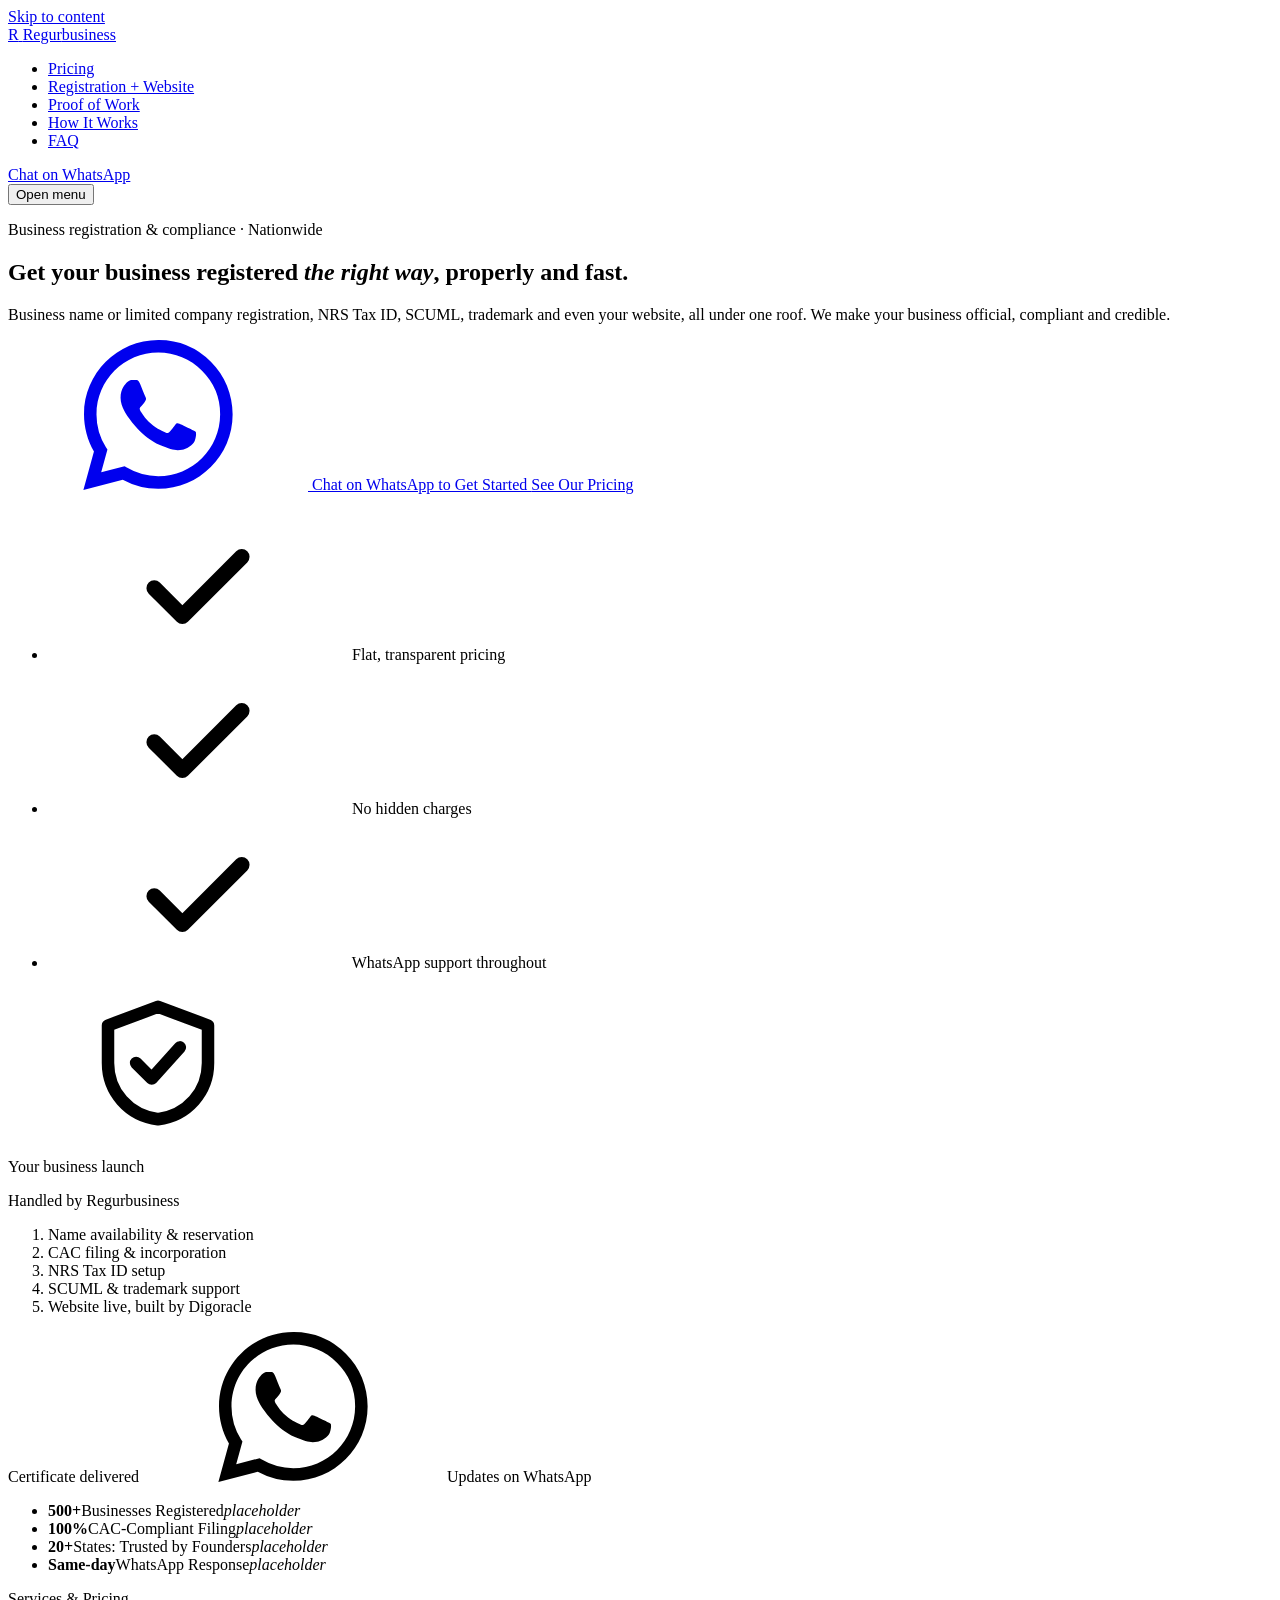
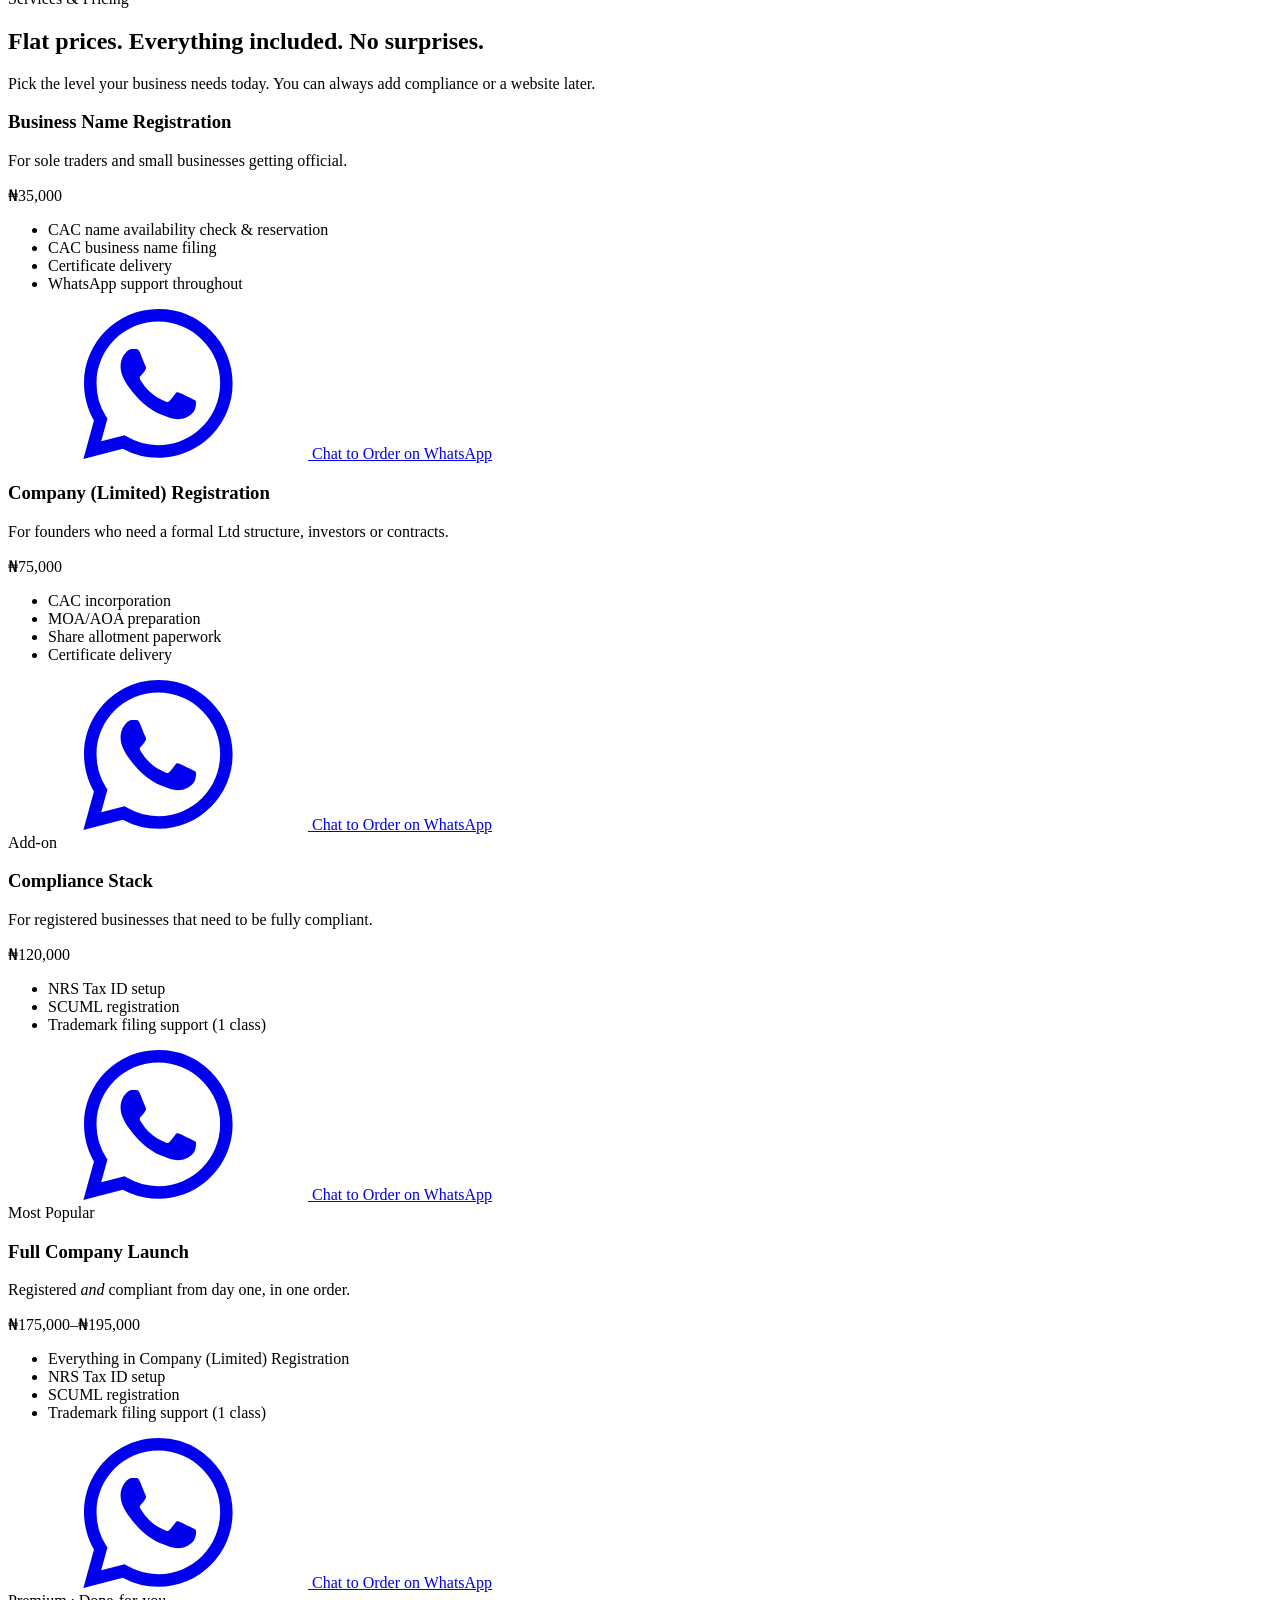
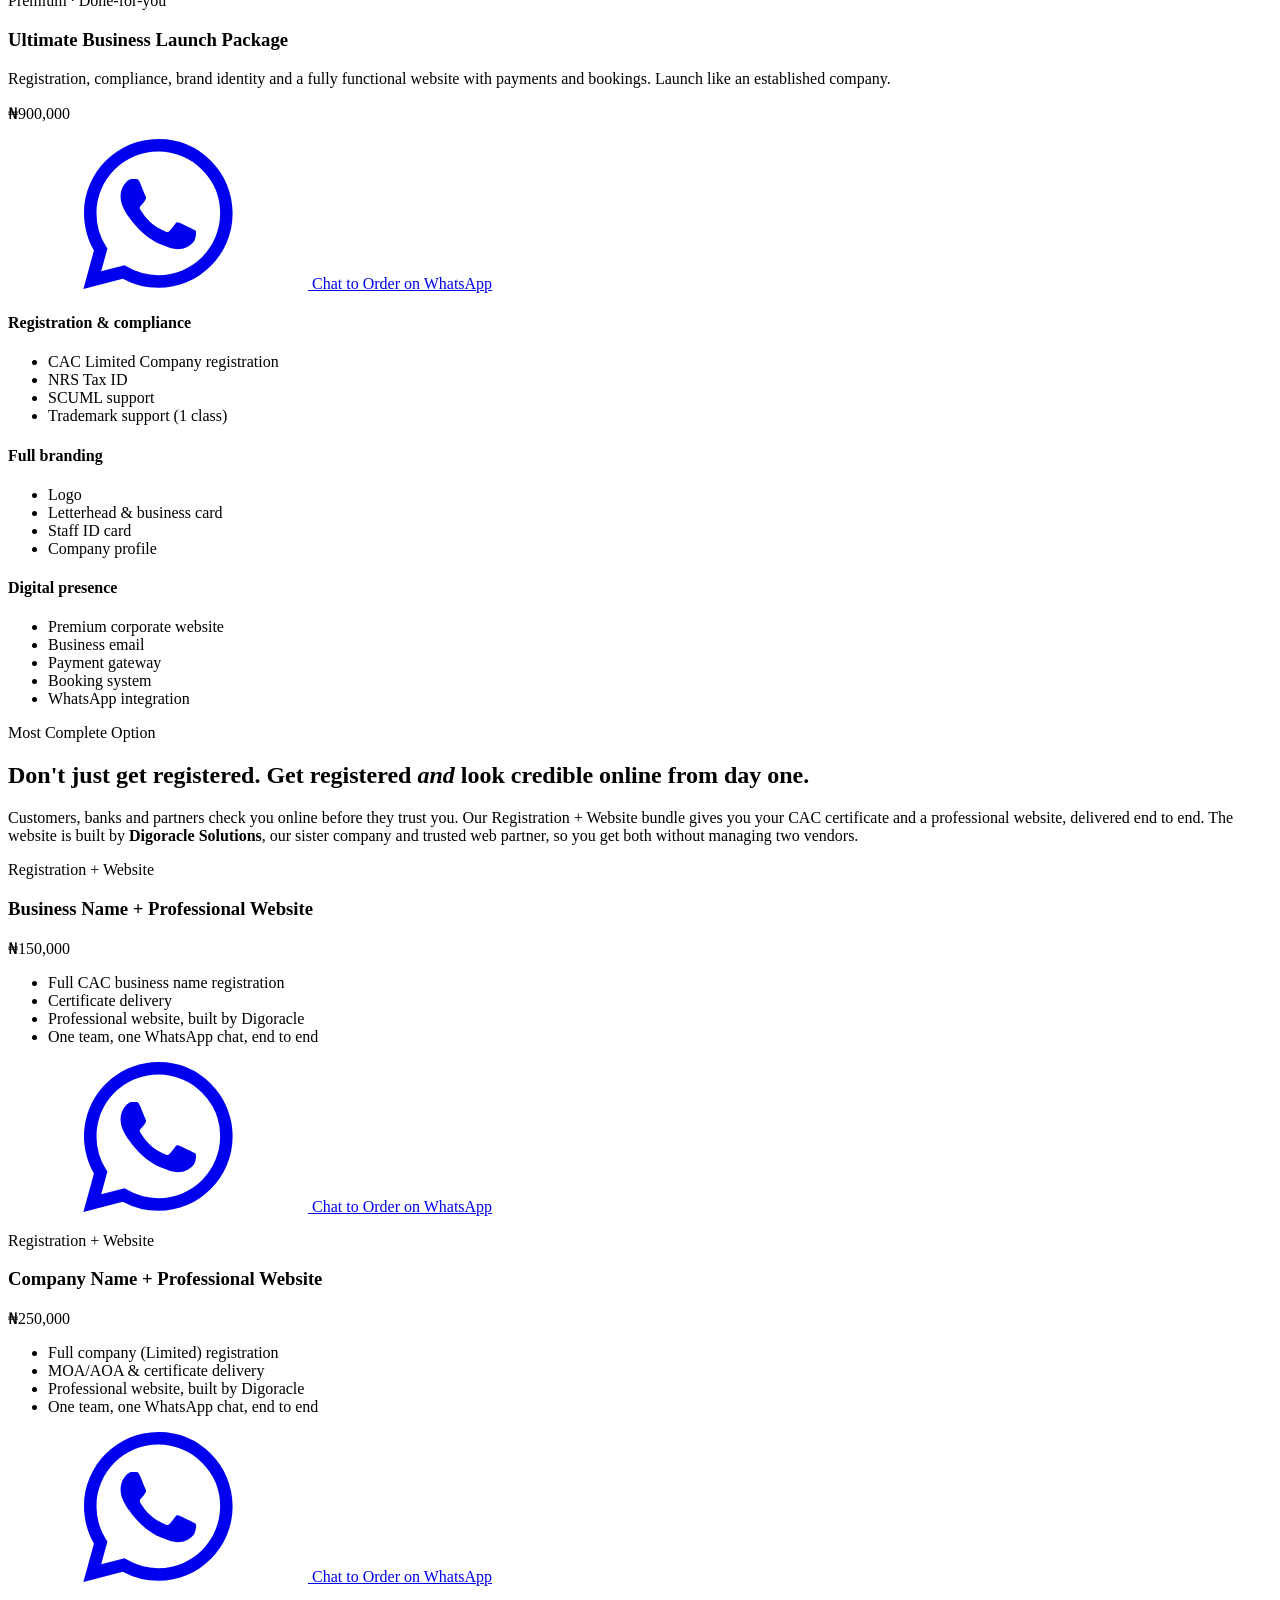
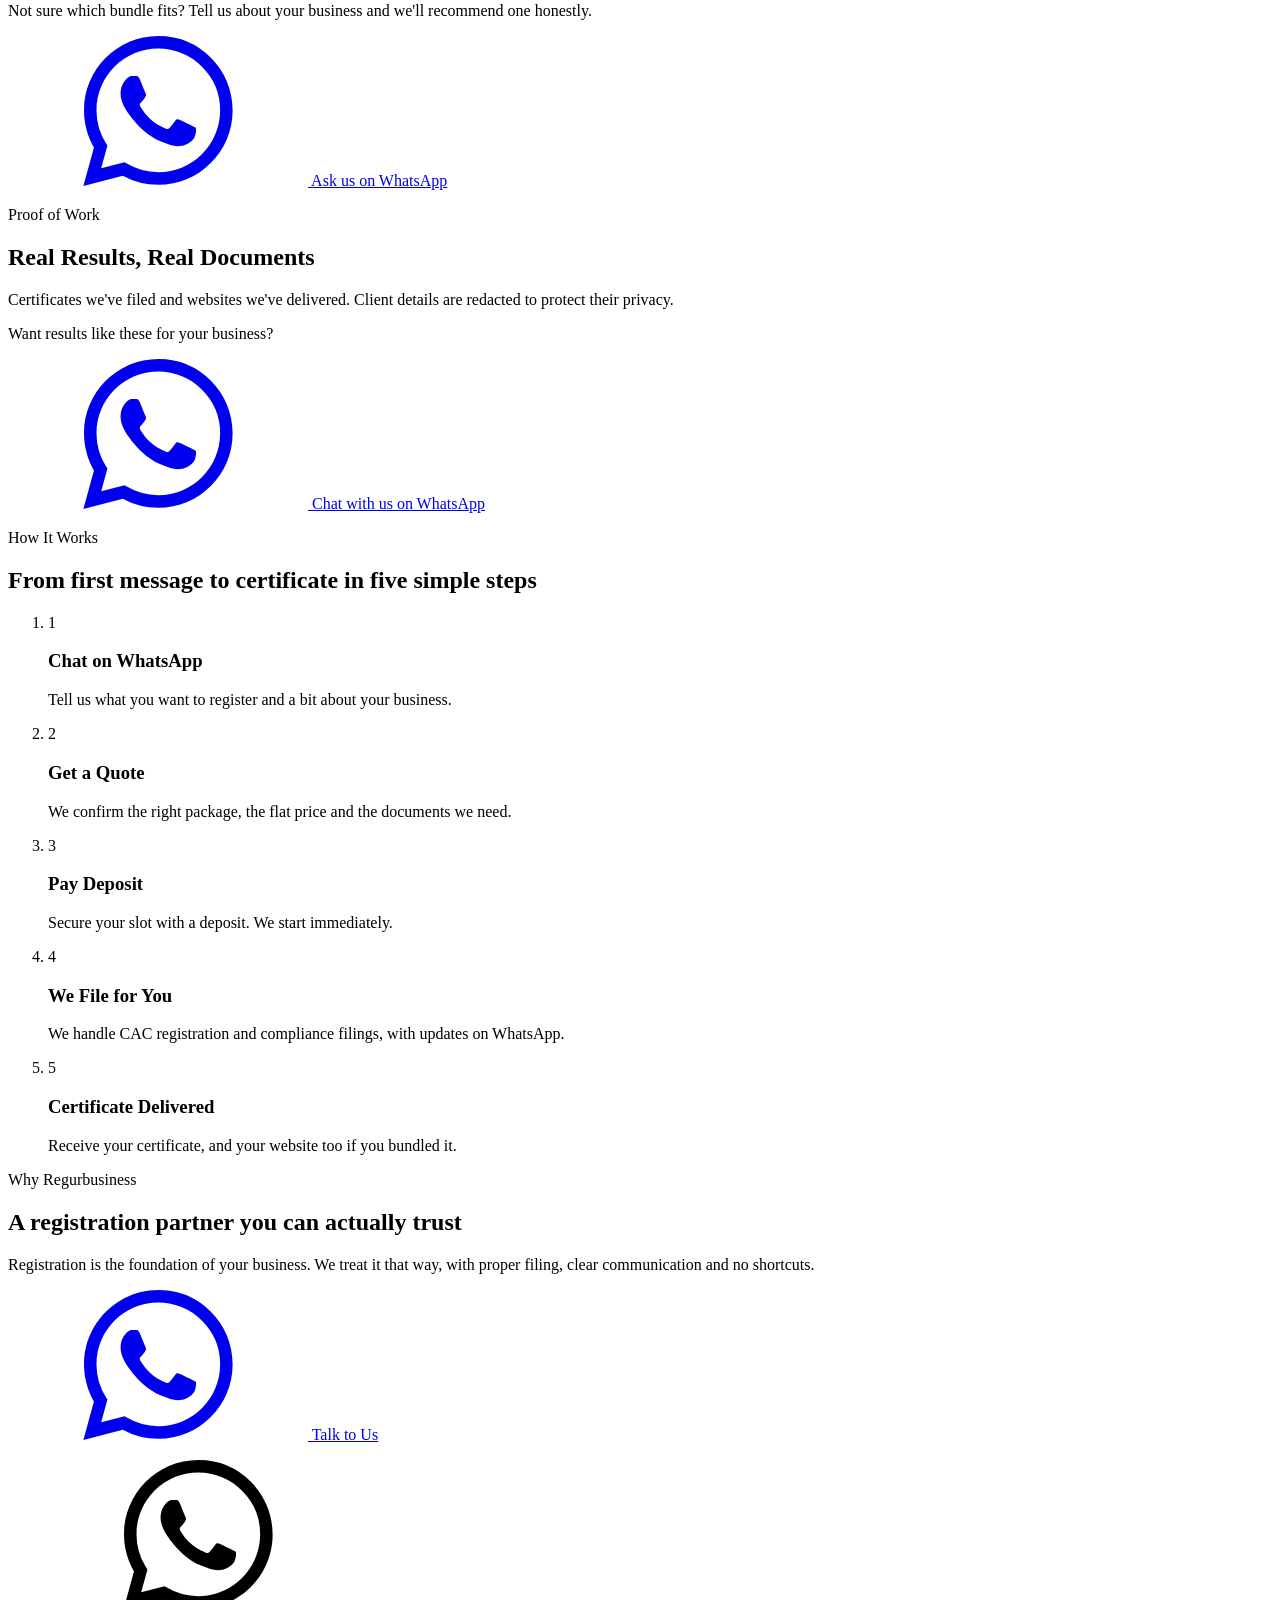
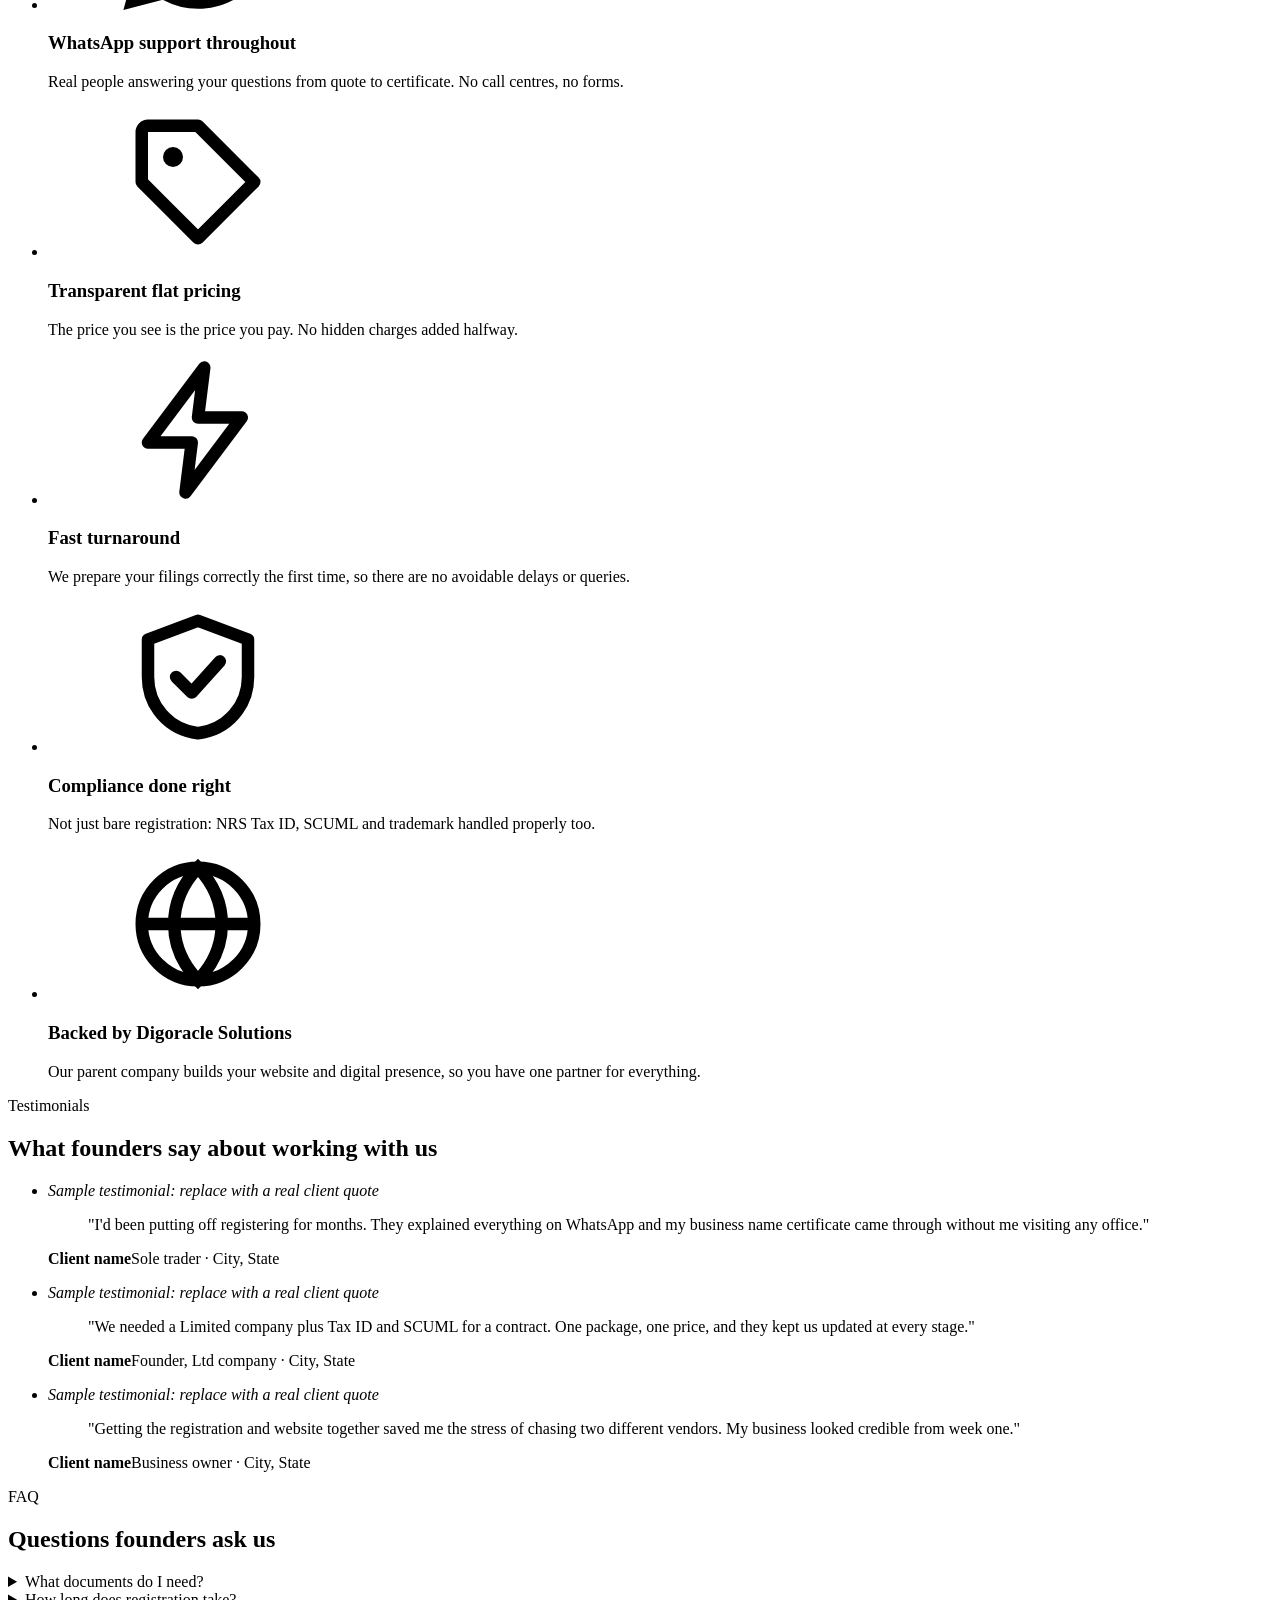
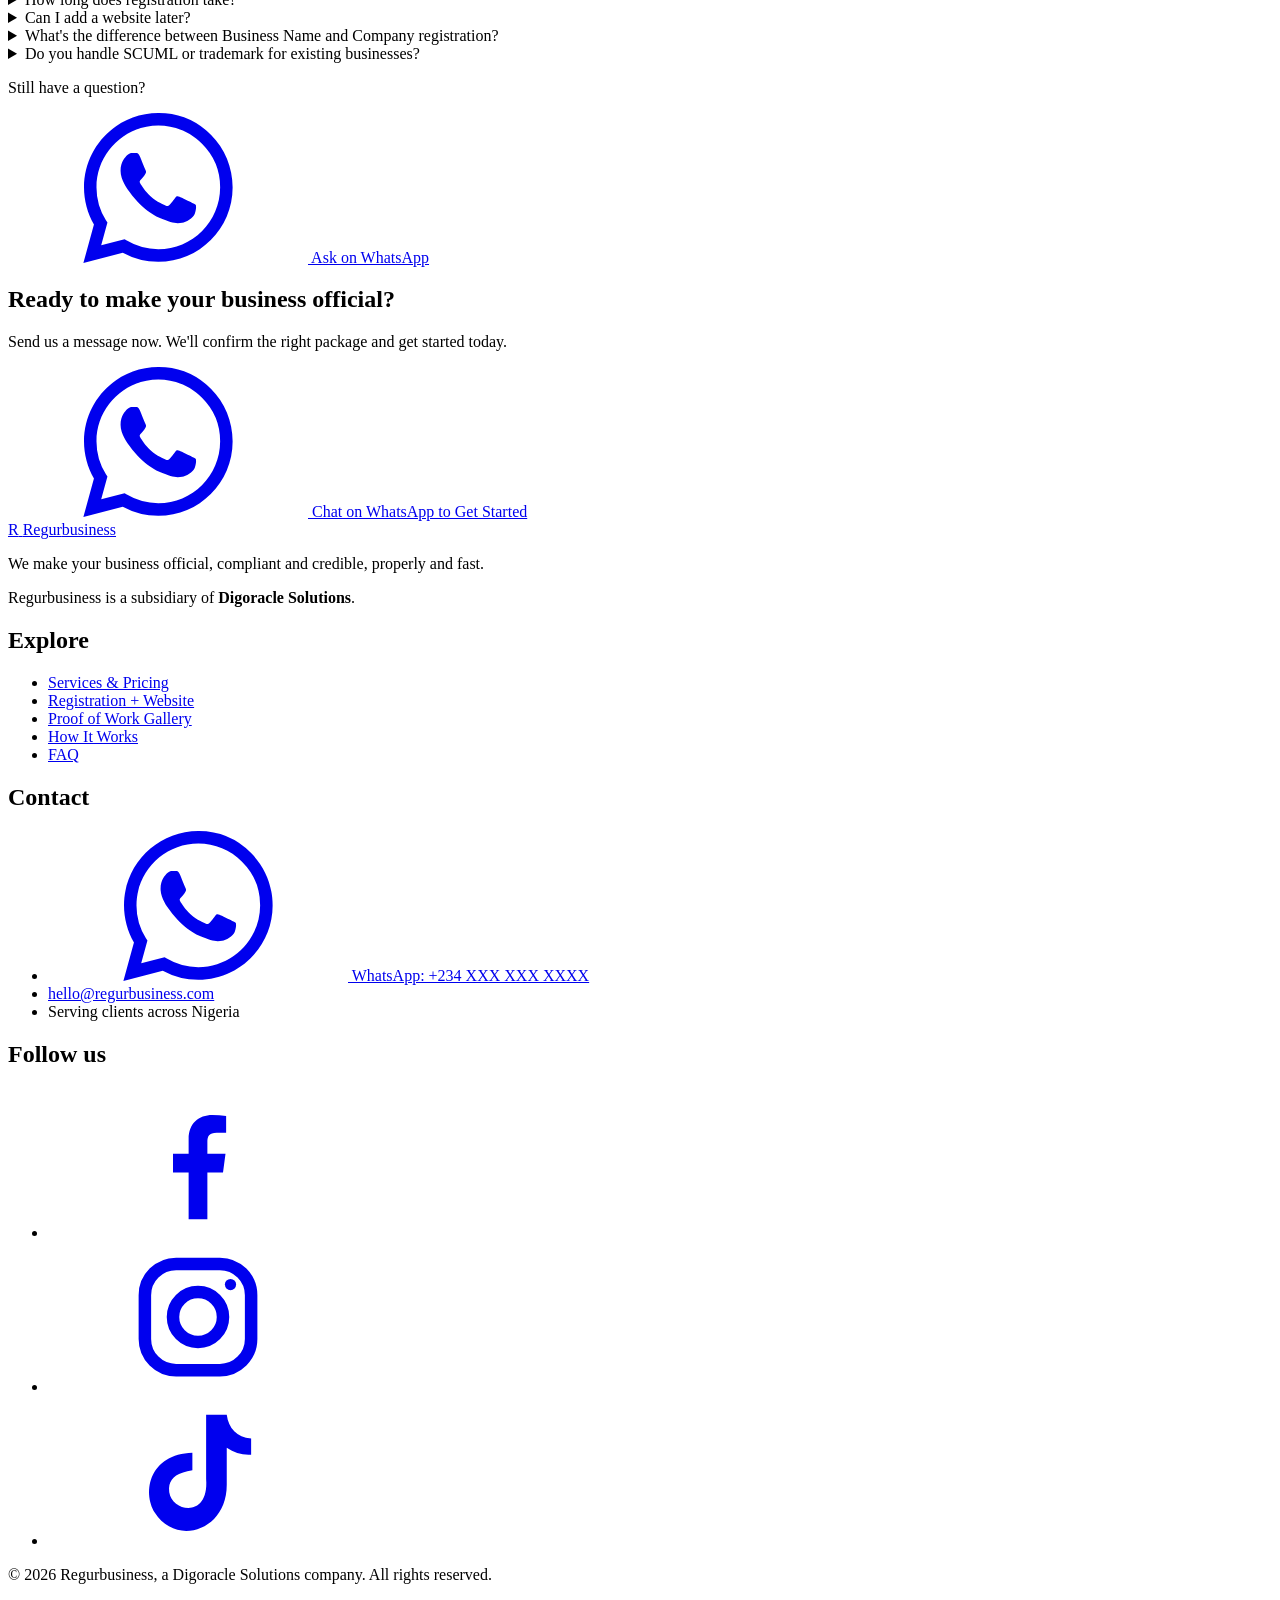
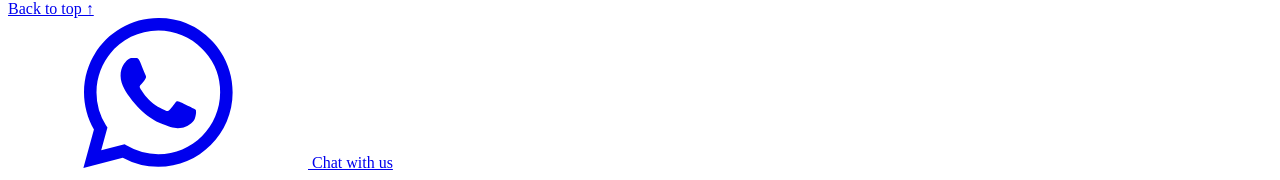
==== index.html @ 7cf29ba0 "Add files via upload" ====
<!DOCTYPE html>
<html lang="en-NG">
<head>
  <meta charset="utf-8">
  <meta name="viewport" content="width=device-width, initial-scale=1, viewport-fit=cover">
  <title>Business Registration Nigeria | CAC, SCUML &amp; Trademark Registration – Regurbusiness</title>
  <meta name="description" content="Regurbusiness handles business registration in Nigeria end to end: CAC business name and company registration, NRS Tax ID, SCUML registration and trademark registration in Nigeria. Flat pricing, WhatsApp support, fast turnaround.">
  <meta name="keywords" content="business registration Nigeria, CAC registration, business name registration, company registration Nigeria, SCUML registration, trademark registration Nigeria, NRS Tax ID, Regurbusiness">
  <meta name="theme-color" content="#1F3864">
  <!-- EDITABLE: replace with the live domain -->
  <link rel="canonical" href="https://www.regurbusiness.com/">

  <!-- Open Graph / social previews (ads traffic) -->
  <meta property="og:type" content="website">
  <meta property="og:site_name" content="Regurbusiness">
  <meta property="og:title" content="Get Your Business Registered the Right Way | Regurbusiness">
  <meta property="og:description" content="CAC registration, NRS Tax ID, SCUML and trademark registration in Nigeria, plus a professional website, all in one place. Chat with us on WhatsApp.">
  <meta property="og:url" content="https://www.regurbusiness.com/">
  <!-- EDITABLE: add a 1200x630 share image at images/og-image.jpg -->
  <meta property="og:image" content="https://www.regurbusiness.com/images/og-image.jpg">
  <meta name="twitter:card" content="summary_large_image">

  <link rel="icon" href="data:image/svg+xml,%3Csvg xmlns='http://www.w3.org/2000/svg' viewBox='0 0 64 64'%3E%3Crect width='64' height='64' rx='14' fill='%231F3864'/%3E%3Cpath d='M20 46V18h13a9 9 0 0 1 2 17.8L44 46h-8l-8-10h-1v10z' fill='%23fff'/%3E%3Ccircle cx='47' cy='17' r='6' fill='%23B8860B'/%3E%3C/svg%3E">

  <link rel="preconnect" href="https://fonts.googleapis.com">
  <link rel="preconnect" href="https://fonts.gstatic.com" crossorigin>
  <link href="https://fonts.googleapis.com/css2?family=Inter:wght@400;500;600;700;800&display=swap" rel="stylesheet">
  <link rel="stylesheet" href="css/styles.css">

  <script type="application/ld+json">
  {
    "@context": "https://schema.org",
    "@type": "ProfessionalService",
    "name": "Regurbusiness",
    "url": "https://www.regurbusiness.com/",
    "description": "Business registration and compliance company in Nigeria: CAC business name and company registration, NRS Tax ID, SCUML registration and trademark registration.",
    "areaServed": { "@type": "Country", "name": "Nigeria" },
    "parentOrganization": { "@type": "Organization", "name": "Digoracle Solutions" },
    "priceRange": "₦35,000 – ₦900,000",
    "makesOffer": [
      { "@type": "Offer", "name": "Business Name Registration", "price": "35000", "priceCurrency": "NGN" },
      { "@type": "Offer", "name": "Company (Limited) Registration", "price": "75000", "priceCurrency": "NGN" },
      { "@type": "Offer", "name": "Compliance Stack (NRS Tax ID, SCUML, Trademark)", "price": "120000", "priceCurrency": "NGN" },
      { "@type": "Offer", "name": "Full Company Launch", "priceSpecification": { "@type": "PriceSpecification", "minPrice": "175000", "maxPrice": "195000", "priceCurrency": "NGN" } },
      { "@type": "Offer", "name": "Business Name + Professional Website", "price": "150000", "priceCurrency": "NGN" },
      { "@type": "Offer", "name": "Company Name + Professional Website", "price": "250000", "priceCurrency": "NGN" },
      { "@type": "Offer", "name": "Ultimate Business Launch Package", "price": "900000", "priceCurrency": "NGN" }
    ]
  }
  </script>
  <script src="js/config.js" defer></script>
  <script src="js/gallery-data.js" defer></script>
  <script src="js/main.js" defer></script>
</head>
<body class="show-placeholders">
  <a class="skip-link" href="#main">Skip to content</a>

  <!-- ================= HEADER ================= -->
  <header class="site-header" id="top">
    <div class="container header-inner">
      <a href="#top" class="brand" aria-label="Regurbusiness home">
        <span class="brand__mark" aria-hidden="true">R</span>
        <span class="brand__text">Regur<span>business</span></span>
      </a>
      <nav class="nav" id="site-nav" aria-label="Main">
        <ul>
          <li><a href="#pricing">Pricing</a></li>
          <li><a href="#bundle">Registration + Website</a></li>
          <li><a href="#proof">Proof of Work</a></li>
          <li><a href="#how-it-works">How It Works</a></li>
          <li><a href="#faq">FAQ</a></li>
        </ul>
        <a class="btn btn--gold btn--sm nav__cta" data-wa="" href="https://wa.me/234XXXXXXXXXX?text=Hi%20Regurbusiness%2C%20I%27d%20like%20to%20get%20my%20business%20registered.%20Can%20you%20help%3F">Chat on WhatsApp</a>
      </nav>
      <button class="nav-toggle" type="button" aria-controls="site-nav" aria-expanded="false">
        <span class="sr-only">Open menu</span>
        <span class="nav-toggle__bar" aria-hidden="true"></span>
      </button>
    </div>
  </header>

  <main id="main">
    <!-- ================= 1. HERO ================= -->
    <section class="hero">
      <div class="container hero__grid">
        <div class="hero__copy">
          <p class="eyebrow"><span class="eyebrow__dot" aria-hidden="true"></span> Business registration &amp; compliance · Nationwide</p>
          <h1>Get your business registered <em>the right way</em>, properly and fast.</h1>
          <p class="hero__lede">Business name or limited company registration, NRS Tax ID, SCUML, trademark and even your website, all under one roof. We make your business official, compliant and credible.</p>
          <div class="hero__actions">
            <a class="btn btn--gold btn--lg" data-wa="" href="https://wa.me/234XXXXXXXXXX?text=Hi%20Regurbusiness%2C%20I%27d%20like%20to%20get%20my%20business%20registered.%20Can%20you%20help%3F">
              <svg class="icon" aria-hidden="true"><use href="#i-whatsapp"/></svg>
              Chat on WhatsApp to Get Started
            </a>
            <a class="btn btn--ghost btn--lg" href="#pricing">See Our Pricing</a>
          </div>
          <ul class="hero__assurances" aria-label="What you get">
            <li><svg class="icon" aria-hidden="true"><use href="#i-check"/></svg> Flat, transparent pricing</li>
            <li><svg class="icon" aria-hidden="true"><use href="#i-check"/></svg> No hidden charges</li>
            <li><svg class="icon" aria-hidden="true"><use href="#i-check"/></svg> WhatsApp support throughout</li>
          </ul>
        </div>

        <!-- Illustrative progress card (not a document) -->
        <div class="hero__card" aria-hidden="true">
          <div class="launch-card">
            <div class="launch-card__head">
              <span class="launch-card__seal"><svg class="icon"><use href="#i-shield"/></svg></span>
              <div>
                <p class="launch-card__title">Your business launch</p>
                <p class="launch-card__sub">Handled by Regurbusiness</p>
              </div>
            </div>
            <ol class="launch-steps">
              <li class="is-done"><span></span>Name availability &amp; reservation</li>
              <li class="is-done"><span></span>CAC filing &amp; incorporation</li>
              <li class="is-done"><span></span>NRS Tax ID setup</li>
              <li class="is-active"><span></span>SCUML &amp; trademark support</li>
              <li><span></span>Website live, built by Digoracle</li>
            </ol>
            <div class="launch-card__foot">
              <span class="pill pill--gold">Certificate delivered</span>
              <span class="launch-card__chat"><svg class="icon"><use href="#i-whatsapp"/></svg> Updates on WhatsApp</span>
            </div>
          </div>
        </div>
      </div>

      <!-- Trust bar. EDITABLE: placeholder numbers, replace with verified figures before launch -->
      <div class="container">
        <ul class="trust-bar" aria-label="Regurbusiness at a glance">
          <li><strong>500+</strong><span>Businesses Registered</span><em class="ph-label">placeholder</em></li>
          <li><strong>100%</strong><span>CAC-Compliant Filing</span><em class="ph-label">placeholder</em></li>
          <li><strong>20+</strong><span>States: Trusted by Founders</span><em class="ph-label">placeholder</em></li>
          <li><strong>Same-day</strong><span>WhatsApp Response</span><em class="ph-label">placeholder</em></li>
        </ul>
      </div>
    </section>

    <!-- ================= 2. SERVICES & PRICING ================= -->
    <section class="section" id="pricing" aria-labelledby="pricing-title">
      <div class="container">
        <header class="section-head">
          <p class="kicker">Services &amp; Pricing</p>
          <h2 id="pricing-title">Flat prices. Everything included. No surprises.</h2>
          <p>Pick the level your business needs today. You can always add compliance or a website later.</p>
        </header>

        <div class="pricing-grid">
          <article class="price-card">
            <h3 class="price-card__name">Business Name Registration</h3>
            <p class="price-card__for">For sole traders and small businesses getting official.</p>
            <p class="price"><span class="price__amount">₦35,000</span></p>
            <ul class="checklist">
              <li>CAC name availability check &amp; reservation</li>
              <li>CAC business name filing</li>
              <li>Certificate delivery</li>
              <li>WhatsApp support throughout</li>
            </ul>
            <a class="btn btn--outline btn--block" data-wa="Hi, I'm interested in the Business Name Registration package (₦35,000)." href="https://wa.me/234XXXXXXXXXX?text=Hi%2C%20I%27m%20interested%20in%20the%20Business%20Name%20Registration%20package%20%28%E2%82%A635%2C000%29.">
              <svg class="icon" aria-hidden="true"><use href="#i-whatsapp"/></svg> Chat to Order on WhatsApp
            </a>
          </article>

          <article class="price-card">
            <h3 class="price-card__name">Company (Limited) Registration</h3>
            <p class="price-card__for">For founders who need a formal Ltd structure, investors or contracts.</p>
            <p class="price"><span class="price__amount">₦75,000</span></p>
            <ul class="checklist">
              <li>CAC incorporation</li>
              <li>MOA/AOA preparation</li>
              <li>Share allotment paperwork</li>
              <li>Certificate delivery</li>
            </ul>
            <a class="btn btn--outline btn--block" data-wa="Hi, I'm interested in the Company (Limited) Registration package (₦75,000)." href="https://wa.me/234XXXXXXXXXX?text=Hi%2C%20I%27m%20interested%20in%20the%20Company%20%28Limited%29%20Registration%20package%20%28%E2%82%A675%2C000%29.">
              <svg class="icon" aria-hidden="true"><use href="#i-whatsapp"/></svg> Chat to Order on WhatsApp
            </a>
          </article>

          <article class="price-card">
            <span class="tag tag--muted">Add-on</span>
            <h3 class="price-card__name">Compliance Stack</h3>
            <p class="price-card__for">For registered businesses that need to be fully compliant.</p>
            <p class="price"><span class="price__amount">₦120,000</span></p>
            <ul class="checklist">
              <li>NRS Tax ID setup</li>
              <li>SCUML registration</li>
              <li>Trademark filing support (1 class)</li>
            </ul>
            <a class="btn btn--outline btn--block" data-wa="Hi, I'm interested in the Compliance Stack add-on (₦120,000)." href="https://wa.me/234XXXXXXXXXX?text=Hi%2C%20I%27m%20interested%20in%20the%20Compliance%20Stack%20add-on%20%28%E2%82%A6120%2C000%29.">
              <svg class="icon" aria-hidden="true"><use href="#i-whatsapp"/></svg> Chat to Order on WhatsApp
            </a>
          </article>

          <article class="price-card price-card--popular">
            <span class="tag tag--gold">Most Popular</span>
            <h3 class="price-card__name">Full Company Launch</h3>
            <p class="price-card__for">Registered <em>and</em> compliant from day one, in one order.</p>
            <p class="price"><span class="price__amount">₦175,000<span class="price__dash">–</span>₦195,000</span></p>
            <ul class="checklist">
              <li>Everything in Company (Limited) Registration</li>
              <li>NRS Tax ID setup</li>
              <li>SCUML registration</li>
              <li>Trademark filing support (1 class)</li>
            </ul>
            <a class="btn btn--gold btn--block" data-wa="Hi, I'm interested in the Full Company Launch package (₦175,000–₦195,000)." href="https://wa.me/234XXXXXXXXXX?text=Hi%2C%20I%27m%20interested%20in%20the%20Full%20Company%20Launch%20package%20%28%E2%82%A6175%2C000%E2%80%93%E2%82%A6195%2C000%29.">
              <svg class="icon" aria-hidden="true"><use href="#i-whatsapp"/></svg> Chat to Order on WhatsApp
            </a>
          </article>
        </div>

        <article class="ultimate-card">
          <div class="ultimate-card__intro">
            <span class="tag tag--gold-outline">Premium · Done-for-you</span>
            <h3>Ultimate Business Launch Package</h3>
            <p>Registration, compliance, brand identity and a fully functional website with payments and bookings. Launch like an established company.</p>
            <p class="price price--light"><span class="price__amount">₦900,000</span></p>
            <a class="btn btn--gold btn--block-mobile" data-wa="Hi, I'm interested in the Ultimate Business Launch Package (₦900,000)." href="https://wa.me/234XXXXXXXXXX?text=Hi%2C%20I%27m%20interested%20in%20the%20Ultimate%20Business%20Launch%20Package%20%28%E2%82%A6900%2C000%29.">
              <svg class="icon" aria-hidden="true"><use href="#i-whatsapp"/></svg> Chat to Order on WhatsApp
            </a>
          </div>
          <div class="ultimate-card__features">
            <div>
              <h4>Registration &amp; compliance</h4>
              <ul class="checklist checklist--light">
                <li>CAC Limited Company registration</li>
                <li>NRS Tax ID</li>
                <li>SCUML support</li>
                <li>Trademark support (1 class)</li>
              </ul>
            </div>
            <div>
              <h4>Full branding</h4>
              <ul class="checklist checklist--light">
                <li>Logo</li>
                <li>Letterhead &amp; business card</li>
                <li>Staff ID card</li>
                <li>Company profile</li>
              </ul>
            </div>
            <div>
              <h4>Digital presence</h4>
              <ul class="checklist checklist--light">
                <li>Premium corporate website</li>
                <li>Business email</li>
                <li>Payment gateway</li>
                <li>Booking system</li>
                <li>WhatsApp integration</li>
              </ul>
            </div>
          </div>
        </article>
      </div>
    </section>

    <!-- ================= 3. COMBINED BUNDLE ================= -->
    <section class="section bundle" id="bundle" aria-labelledby="bundle-title">
      <div class="container">
        <div class="bundle__head">
          <span class="tag tag--gold">Most Complete Option</span>
          <h2 id="bundle-title">Don't just get registered. Get registered <em>and</em> look credible online from day one.</h2>
          <p>Customers, banks and partners check you online before they trust you. Our Registration + Website bundle gives you your CAC certificate and a professional website, delivered end to end. The website is built by <strong>Digoracle Solutions</strong>, our sister company and trusted web partner, so you get both without managing two vendors.</p>
        </div>

        <div class="bundle__grid">
          <article class="bundle-card">
            <p class="bundle-card__label">Registration + Website</p>
            <h3>Business Name + Professional Website</h3>
            <p class="price price--light"><span class="price__amount">₦150,000</span></p>
            <ul class="checklist checklist--light">
              <li>Full CAC business name registration</li>
              <li>Certificate delivery</li>
              <li>Professional website, built by Digoracle</li>
              <li>One team, one WhatsApp chat, end to end</li>
            </ul>
            <a class="btn btn--gold btn--block" data-wa="Hi, I'm interested in the Business Name + Professional Website bundle (₦150,000)." href="https://wa.me/234XXXXXXXXXX?text=Hi%2C%20I%27m%20interested%20in%20the%20Business%20Name%20%2B%20Professional%20Website%20bundle%20%28%E2%82%A6150%2C000%29.">
              <svg class="icon" aria-hidden="true"><use href="#i-whatsapp"/></svg> Chat to Order on WhatsApp
            </a>
          </article>

          <article class="bundle-card bundle-card--featured">
            <p class="bundle-card__label">Registration + Website</p>
            <h3>Company Name + Professional Website</h3>
            <p class="price price--light"><span class="price__amount">₦250,000</span></p>
            <ul class="checklist checklist--light">
              <li>Full company (Limited) registration</li>
              <li>MOA/AOA &amp; certificate delivery</li>
              <li>Professional website, built by Digoracle</li>
              <li>One team, one WhatsApp chat, end to end</li>
            </ul>
            <a class="btn btn--gold btn--block" data-wa="Hi, I'm interested in the Company Name + Professional Website bundle (₦250,000)." href="https://wa.me/234XXXXXXXXXX?text=Hi%2C%20I%27m%20interested%20in%20the%20Company%20Name%20%2B%20Professional%20Website%20bundle%20%28%E2%82%A6250%2C000%29.">
              <svg class="icon" aria-hidden="true"><use href="#i-whatsapp"/></svg> Chat to Order on WhatsApp
            </a>
          </article>
        </div>

        <div class="bundle__cta">
          <p>Not sure which bundle fits? Tell us about your business and we'll recommend one honestly.</p>
          <a class="btn btn--ghost-light" data-wa="Hi, I'd like help choosing between the Registration + Website bundles." href="https://wa.me/234XXXXXXXXXX?text=Hi%2C%20I%27d%20like%20help%20choosing%20between%20the%20Registration%20%2B%20Website%20bundles.">
            <svg class="icon" aria-hidden="true"><use href="#i-whatsapp"/></svg> Ask us on WhatsApp
          </a>
        </div>
      </div>
    </section>

    <!-- ================= 4. PROOF OF WORK GALLERY ================= -->
    <section class="section section--tint" id="proof" aria-labelledby="proof-title">
      <div class="container">
        <header class="section-head">
          <p class="kicker">Proof of Work</p>
          <h2 id="proof-title">Real Results, Real Documents</h2>
          <p>Certificates we've filed and websites we've delivered. Client details are redacted to protect their privacy.</p>
        </header>

        <div class="gallery-tabs" role="toolbar" aria-label="Filter proof of work by category" data-gallery-tabs></div>
        <p class="sr-only" aria-live="polite" data-gallery-status></p>
        <ul class="gallery-grid" data-gallery-grid></ul>
        <noscript><p class="noscript-note">Enable JavaScript to view our proof-of-work gallery.</p></noscript>

        <div class="inline-cta">
          <p>Want results like these for your business?</p>
          <a class="btn btn--gold" data-wa="Hi, I saw your proof of work and I'd like results like these for my business." href="https://wa.me/234XXXXXXXXXX?text=Hi%2C%20I%20saw%20your%20proof%20of%20work%20and%20I%27d%20like%20results%20like%20these%20for%20my%20business.">
            <svg class="icon" aria-hidden="true"><use href="#i-whatsapp"/></svg> Chat with us on WhatsApp
          </a>
        </div>
      </div>
    </section>

    <!-- ================= 5. HOW IT WORKS ================= -->
    <section class="section" id="how-it-works" aria-labelledby="how-title">
      <div class="container">
        <header class="section-head">
          <p class="kicker">How It Works</p>
          <h2 id="how-title">From first message to certificate in five simple steps</h2>
        </header>
        <ol class="steps">
          <li class="step">
            <span class="step__num">1</span>
            <div><h3>Chat on WhatsApp</h3><p>Tell us what you want to register and a bit about your business.</p></div>
          </li>
          <li class="step">
            <span class="step__num">2</span>
            <div><h3>Get a Quote</h3><p>We confirm the right package, the flat price and the documents we need.</p></div>
          </li>
          <li class="step">
            <span class="step__num">3</span>
            <div><h3>Pay Deposit</h3><p>Secure your slot with a deposit. We start immediately.</p></div>
          </li>
          <li class="step">
            <span class="step__num">4</span>
            <div><h3>We File for You</h3><p>We handle CAC registration and compliance filings, with updates on WhatsApp.</p></div>
          </li>
          <li class="step">
            <span class="step__num">5</span>
            <div><h3>Certificate Delivered</h3><p>Receive your certificate, and your website too if you bundled it.</p></div>
          </li>
        </ol>
      </div>
    </section>

    <!-- ================= 6. WHY REGURBUSINESS ================= -->
    <section class="section section--tint" id="why" aria-labelledby="why-title">
      <div class="container why">
        <header class="section-head section-head--left">
          <p class="kicker">Why Regurbusiness</p>
          <h2 id="why-title">A registration partner you can actually trust</h2>
          <p>Registration is the foundation of your business. We treat it that way, with proper filing, clear communication and no shortcuts.</p>
          <a class="btn btn--navy" data-wa="" href="https://wa.me/234XXXXXXXXXX?text=Hi%20Regurbusiness%2C%20I%27d%20like%20to%20get%20my%20business%20registered.%20Can%20you%20help%3F">
            <svg class="icon" aria-hidden="true"><use href="#i-whatsapp"/></svg> Talk to Us
          </a>
        </header>
        <ul class="why-grid">
          <li class="why-item">
            <span class="why-item__icon" aria-hidden="true"><svg class="icon"><use href="#i-whatsapp"/></svg></span>
            <h3>WhatsApp support throughout</h3>
            <p>Real people answering your questions from quote to certificate. No call centres, no forms.</p>
          </li>
          <li class="why-item">
            <span class="why-item__icon" aria-hidden="true"><svg class="icon"><use href="#i-tag"/></svg></span>
            <h3>Transparent flat pricing</h3>
            <p>The price you see is the price you pay. No hidden charges added halfway.</p>
          </li>
          <li class="why-item">
            <span class="why-item__icon" aria-hidden="true"><svg class="icon"><use href="#i-bolt"/></svg></span>
            <h3>Fast turnaround</h3>
            <p>We prepare your filings correctly the first time, so there are no avoidable delays or queries.</p>
          </li>
          <li class="why-item">
            <span class="why-item__icon" aria-hidden="true"><svg class="icon"><use href="#i-shield"/></svg></span>
            <h3>Compliance done right</h3>
            <p>Not just bare registration: NRS Tax ID, SCUML and trademark handled properly too.</p>
          </li>
          <li class="why-item">
            <span class="why-item__icon" aria-hidden="true"><svg class="icon"><use href="#i-globe"/></svg></span>
            <h3>Backed by Digoracle Solutions</h3>
            <p>Our parent company builds your website and digital presence, so you have one partner for everything.</p>
          </li>
        </ul>
      </div>
    </section>

    <!-- ================= 7. TESTIMONIALS ================= -->
    <!-- EDITABLE: SAMPLE COPY ONLY. Replace with real, permission-cleared client quotes before launch. -->
    <section class="section" id="testimonials" aria-labelledby="testimonials-title">
      <div class="container">
        <header class="section-head">
          <p class="kicker">Testimonials</p>
          <h2 id="testimonials-title">What founders say about working with us</h2>
        </header>
        <ul class="testimonials">
          <li class="testimonial">
            <em class="ph-label ph-label--block">Sample testimonial: replace with a real client quote</em>
            <blockquote><p>"I'd been putting off registering for months. They explained everything on WhatsApp and my business name certificate came through without me visiting any office."</p></blockquote>
            <p class="testimonial__by"><strong>Client name</strong><span>Sole trader · City, State</span></p>
          </li>
          <li class="testimonial">
            <em class="ph-label ph-label--block">Sample testimonial: replace with a real client quote</em>
            <blockquote><p>"We needed a Limited company plus Tax ID and SCUML for a contract. One package, one price, and they kept us updated at every stage."</p></blockquote>
            <p class="testimonial__by"><strong>Client name</strong><span>Founder, Ltd company · City, State</span></p>
          </li>
          <li class="testimonial">
            <em class="ph-label ph-label--block">Sample testimonial: replace with a real client quote</em>
            <blockquote><p>"Getting the registration and website together saved me the stress of chasing two different vendors. My business looked credible from week one."</p></blockquote>
            <p class="testimonial__by"><strong>Client name</strong><span>Business owner · City, State</span></p>
          </li>
        </ul>
      </div>
    </section>

    <!-- ================= 8. FAQ ================= -->
    <section class="section section--tint" id="faq" aria-labelledby="faq-title">
      <div class="container faq-wrap">
        <header class="section-head">
          <p class="kicker">FAQ</p>
          <h2 id="faq-title">Questions founders ask us</h2>
        </header>
        <div class="faq">
          <details>
            <summary>What documents do I need?</summary>
            <div class="faq__body">
              <p>For a <strong>Business Name</strong>, we typically need a valid means of ID (NIN slip, international passport, driver's licence or voter's card), a passport photograph, your signature, two or three proposed business names, your business address and a short description of what the business does.</p>
              <p>For a <strong>Company (Limited)</strong>, we need the same details for each director and shareholder, plus the proposed share structure and the company's registered address. Send us a message and we'll give you a simple checklist for your exact case.</p>
            </div>
          </details>
          <details>
            <summary>How long does registration take?</summary>
            <div class="faq__body">
              <!-- EDITABLE: confirm these timelines match your current CAC experience -->
              <p>Business name registrations are usually completed within a few working days once your name is approved and documents are complete. Company registrations take a little longer. Final timelines depend on CAC and other agencies' processing, so we'll give you a realistic estimate when we quote and keep you updated on WhatsApp throughout.</p>
            </div>
          </details>
          <details>
            <summary>Can I add a website later?</summary>
            <div class="faq__body">
              <p>Yes. You can register now and add a professional website from Digoracle Solutions, our sister company, whenever you're ready. If you already know you'll need one, the Registration + Website bundles are the most cost-effective way to get both.</p>
            </div>
          </details>
          <details>
            <summary>What's the difference between Business Name and Company registration?</summary>
            <div class="faq__body">
              <p>A <strong>Business Name</strong> is the simplest structure. You and the business are legally the same, which suits sole traders and small businesses starting out.</p>
              <p>A <strong>Company (Limited)</strong> is a separate legal entity with directors and shareholders. It limits your personal liability and is usually expected for government or corporate contracts, investors, and larger bank facilities. Not sure which you need? Ask us and we'll advise honestly.</p>
            </div>
          </details>
          <details>
            <summary>Do you handle SCUML or trademark for existing businesses?</summary>
            <div class="faq__body">
              <p>Yes. If you're already registered with CAC, you can order the Compliance Stack (NRS Tax ID, SCUML registration and trademark filing support) or ask us for any of those services individually.</p>
            </div>
          </details>
        </div>
        <div class="inline-cta inline-cta--plain">
          <p>Still have a question?</p>
          <a class="btn btn--navy" data-wa="Hi, I have a question about business registration." href="https://wa.me/234XXXXXXXXXX?text=Hi%2C%20I%20have%20a%20question%20about%20business%20registration.">
            <svg class="icon" aria-hidden="true"><use href="#i-whatsapp"/></svg> Ask on WhatsApp
          </a>
        </div>
      </div>
    </section>

    <!-- Closing CTA band -->
    <section class="closing" aria-labelledby="closing-title">
      <div class="container closing__inner">
        <h2 id="closing-title">Ready to make your business official?</h2>
        <p>Send us a message now. We'll confirm the right package and get started today.</p>
        <a class="btn btn--gold btn--lg" data-wa="" href="https://wa.me/234XXXXXXXXXX?text=Hi%20Regurbusiness%2C%20I%27d%20like%20to%20get%20my%20business%20registered.%20Can%20you%20help%3F">
          <svg class="icon" aria-hidden="true"><use href="#i-whatsapp"/></svg> Chat on WhatsApp to Get Started
        </a>
      </div>
    </section>
  </main>

  <!-- ================= 9. FOOTER ================= -->
  <footer class="site-footer">
    <div class="container footer-grid">
      <div class="footer-brand">
        <a href="#top" class="brand brand--light" aria-label="Regurbusiness home">
          <span class="brand__mark" aria-hidden="true">R</span>
          <span class="brand__text">Regur<span>business</span></span>
        </a>
        <p>We make your business official, compliant and credible, properly and fast.</p>
        <p class="footer-parent">Regurbusiness is a subsidiary of <strong>Digoracle Solutions</strong>.</p>
      </div>

      <div>
        <h2 class="footer-title">Explore</h2>
        <ul class="footer-links">
          <li><a href="#pricing">Services &amp; Pricing</a></li>
          <li><a href="#bundle">Registration + Website</a></li>
          <li><a href="#proof">Proof of Work Gallery</a></li>
          <li><a href="#how-it-works">How It Works</a></li>
          <li><a href="#faq">FAQ</a></li>
        </ul>
      </div>

      <div>
        <h2 class="footer-title">Contact</h2>
        <!-- EDITABLE: replace contact placeholders -->
        <ul class="footer-links">
          <li><a data-wa="" href="https://wa.me/234XXXXXXXXXX?text=Hi%20Regurbusiness%2C%20I%27d%20like%20to%20get%20my%20business%20registered.%20Can%20you%20help%3F"><svg class="icon" aria-hidden="true"><use href="#i-whatsapp"/></svg> WhatsApp: +234 XXX XXX XXXX</a></li>
          <li><a href="mailto:hello@regurbusiness.com">hello@regurbusiness.com</a></li>
          <li><span>Serving clients across Nigeria</span></li>
        </ul>
      </div>

      <div>
        <h2 class="footer-title">Follow us</h2>
        <!-- EDITABLE: replace # with real profile URLs -->
        <ul class="socials">
          <li><a href="#" aria-label="Regurbusiness on Facebook"><svg class="icon" aria-hidden="true"><use href="#i-facebook"/></svg></a></li>
          <li><a href="#" aria-label="Regurbusiness on Instagram"><svg class="icon" aria-hidden="true"><use href="#i-instagram"/></svg></a></li>
          <li><a href="#" aria-label="Regurbusiness on TikTok"><svg class="icon" aria-hidden="true"><use href="#i-tiktok"/></svg></a></li>
        </ul>
      </div>
    </div>
    <div class="container footer-bottom">
      <p>© <span data-year>2026</span> Regurbusiness, a Digoracle Solutions company. All rights reserved.</p>
      <a href="#top">Back to top ↑</a>
    </div>
  </footer>

  <!-- Floating WhatsApp button (all pages) -->
  <a class="wa-float" data-wa="" href="https://wa.me/234XXXXXXXXXX?text=Hi%20Regurbusiness%2C%20I%27d%20like%20to%20get%20my%20business%20registered.%20Can%20you%20help%3F" aria-label="Chat with Regurbusiness on WhatsApp">
    <svg class="icon" aria-hidden="true"><use href="#i-whatsapp"/></svg>
    <span class="wa-float__label">Chat with us</span>
  </a>

  <!-- Gallery lightbox -->
  <dialog class="lightbox" data-lightbox aria-labelledby="lightbox-caption">
    <div class="lightbox__inner">
      <button class="lightbox__close" type="button" data-lightbox-close aria-label="Close">
        <svg class="icon" aria-hidden="true"><use href="#i-close"/></svg>
      </button>
      <figure class="lightbox__figure">
        <div class="lightbox__media" data-lightbox-media></div>
        <figcaption id="lightbox-caption" class="lightbox__caption" data-lightbox-caption></figcaption>
      </figure>
      <div class="lightbox__nav">
        <button class="lightbox__btn" type="button" data-lightbox-prev aria-label="Previous item">
          <svg class="icon" aria-hidden="true"><use href="#i-chev-left"/></svg>
        </button>
        <span class="lightbox__count" data-lightbox-count></span>
        <button class="lightbox__btn" type="button" data-lightbox-next aria-label="Next item">
          <svg class="icon" aria-hidden="true"><use href="#i-chev-right"/></svg>
        </button>
      </div>
    </div>
  </dialog>

  <!-- SVG icon sprite -->
  <svg width="0" height="0" style="position:absolute" aria-hidden="true" focusable="false">
    <symbol id="i-whatsapp" viewBox="0 0 24 24"><path fill="currentColor" d="M17.47 14.38c-.3-.15-1.76-.87-2.03-.97-.27-.1-.47-.15-.67.15-.2.3-.77.97-.94 1.16-.17.2-.35.22-.64.07-.3-.15-1.26-.46-2.39-1.47-.88-.79-1.48-1.76-1.65-2.06-.17-.3-.02-.46.13-.6.13-.14.3-.35.45-.52.15-.18.2-.3.3-.5.1-.2.05-.37-.03-.52-.07-.15-.67-1.61-.91-2.2-.24-.58-.49-.5-.67-.51h-.57c-.2 0-.52.07-.8.37-.27.3-1.04 1.02-1.04 2.48s1.07 2.88 1.21 3.07c.15.2 2.1 3.2 5.08 4.49.71.3 1.26.49 1.7.63.71.22 1.36.19 1.87.12.57-.09 1.76-.72 2-1.41.25-.7.25-1.29.18-1.42-.08-.12-.28-.2-.57-.34M12.05 21.78h-.01a9.87 9.87 0 0 1-5.03-1.38l-.36-.21-3.74.98 1-3.65-.24-.37a9.86 9.86 0 0 1-1.51-5.26c0-5.45 4.44-9.88 9.9-9.88 2.63 0 5.12 1.03 6.98 2.9a9.82 9.82 0 0 1 2.9 6.99c-.01 5.45-4.44 9.88-9.89 9.88m8.41-18.3A11.81 11.81 0 0 0 12.05 0C5.5 0 .16 5.34.16 11.89c0 2.1.55 4.14 1.59 5.95L.06 24l6.3-1.65a11.88 11.88 0 0 0 5.68 1.45h.01c6.55 0 11.89-5.34 11.89-11.9 0-3.18-1.24-6.16-3.48-8.41"/></symbol>
    <symbol id="i-check" viewBox="0 0 24 24"><path fill="none" stroke="currentColor" stroke-width="2.5" stroke-linecap="round" stroke-linejoin="round" d="M5 12.5l4.5 4.5L19 7.5"/></symbol>
    <symbol id="i-shield" viewBox="0 0 24 24"><path fill="none" stroke="currentColor" stroke-width="2" stroke-linejoin="round" d="M12 3l8 3v6c0 4.6-3.3 8.4-8 9-4.7-.6-8-4.4-8-9V6z"/><path fill="none" stroke="currentColor" stroke-width="2" stroke-linecap="round" stroke-linejoin="round" d="M8.5 12l2.5 2.5 4.5-5"/></symbol>
    <symbol id="i-tag" viewBox="0 0 24 24"><path fill="none" stroke="currentColor" stroke-width="2" stroke-linejoin="round" d="M3 12V4a1 1 0 0 1 1-1h8l9 9-9 9z"/><circle cx="8" cy="8" r="1.6" fill="currentColor"/></symbol>
    <symbol id="i-bolt" viewBox="0 0 24 24"><path fill="none" stroke="currentColor" stroke-width="2" stroke-linejoin="round" d="M13 2L4 14h7l-1 8 9-12h-7z"/></symbol>
    <symbol id="i-globe" viewBox="0 0 24 24"><g fill="none" stroke="currentColor" stroke-width="2"><circle cx="12" cy="12" r="9"/><path d="M3 12h18M12 3c2.5 2.6 3.8 5.6 3.8 9s-1.3 6.4-3.8 9c-2.5-2.6-3.8-5.6-3.8-9S9.5 5.6 12 3z"/></g></symbol>
    <symbol id="i-doc" viewBox="0 0 24 24"><g fill="none" stroke="currentColor" stroke-width="1.8" stroke-linecap="round" stroke-linejoin="round"><path d="M14 3H6a1 1 0 0 0-1 1v16a1 1 0 0 0 1 1h12a1 1 0 0 0 1-1V8z"/><path d="M14 3v5h5M8.5 13h7M8.5 16.5h4.5"/></g></symbol>
    <symbol id="i-browser" viewBox="0 0 24 24"><g fill="none" stroke="currentColor" stroke-width="1.8" stroke-linejoin="round"><rect x="3" y="4" width="18" height="16" rx="2"/><path d="M3 9h18"/><circle cx="6" cy="6.5" r=".6" fill="currentColor"/><circle cx="8.2" cy="6.5" r=".6" fill="currentColor"/></g></symbol>
    <symbol id="i-upload" viewBox="0 0 24 24"><path fill="none" stroke="currentColor" stroke-width="2" stroke-linecap="round" stroke-linejoin="round" d="M12 16V4m0 0l-4.5 4.5M12 4l4.5 4.5M4 16v3a1 1 0 0 0 1 1h14a1 1 0 0 0 1-1v-3"/></symbol>
    <symbol id="i-close" viewBox="0 0 24 24"><path fill="none" stroke="currentColor" stroke-width="2.2" stroke-linecap="round" d="M6 6l12 12M18 6L6 18"/></symbol>
    <symbol id="i-chev-left" viewBox="0 0 24 24"><path fill="none" stroke="currentColor" stroke-width="2.2" stroke-linecap="round" stroke-linejoin="round" d="M15 5l-7 7 7 7"/></symbol>
    <symbol id="i-chev-right" viewBox="0 0 24 24"><path fill="none" stroke="currentColor" stroke-width="2.2" stroke-linecap="round" stroke-linejoin="round" d="M9 5l7 7-7 7"/></symbol>
    <symbol id="i-facebook" viewBox="0 0 24 24"><path fill="currentColor" d="M13.5 21v-7.5h2.5l.4-3h-2.9V8.6c0-.87.25-1.46 1.5-1.46h1.5V4.46A20 20 0 0 0 14.3 4.3c-2.2 0-3.8 1.35-3.8 3.83v2.37H8v3h2.5V21z"/></symbol>
    <symbol id="i-instagram" viewBox="0 0 24 24"><g fill="none" stroke="currentColor" stroke-width="2"><rect x="3.5" y="3.5" width="17" height="17" rx="5"/><circle cx="12" cy="12" r="4"/><circle cx="17.2" cy="6.8" r=".9" fill="currentColor" stroke="none"/></g></symbol>
    <symbol id="i-tiktok" viewBox="0 0 24 24"><path fill="currentColor" d="M16.6 3c.3 2.2 1.6 3.6 3.9 3.8v2.6c-1.4.1-2.7-.3-3.9-1.1v5.9c0 7.5-8.2 9.8-11.5 4.5-2.1-3.4-.8-9.4 6-9.6v2.8c-.5.1-1.1.2-1.6.4-1.5.5-2.3 1.4-2.1 3.1.5 3.2 6.4 4.2 5.9-2.1V3z"/></symbol>
  </svg>
</body>
</html>
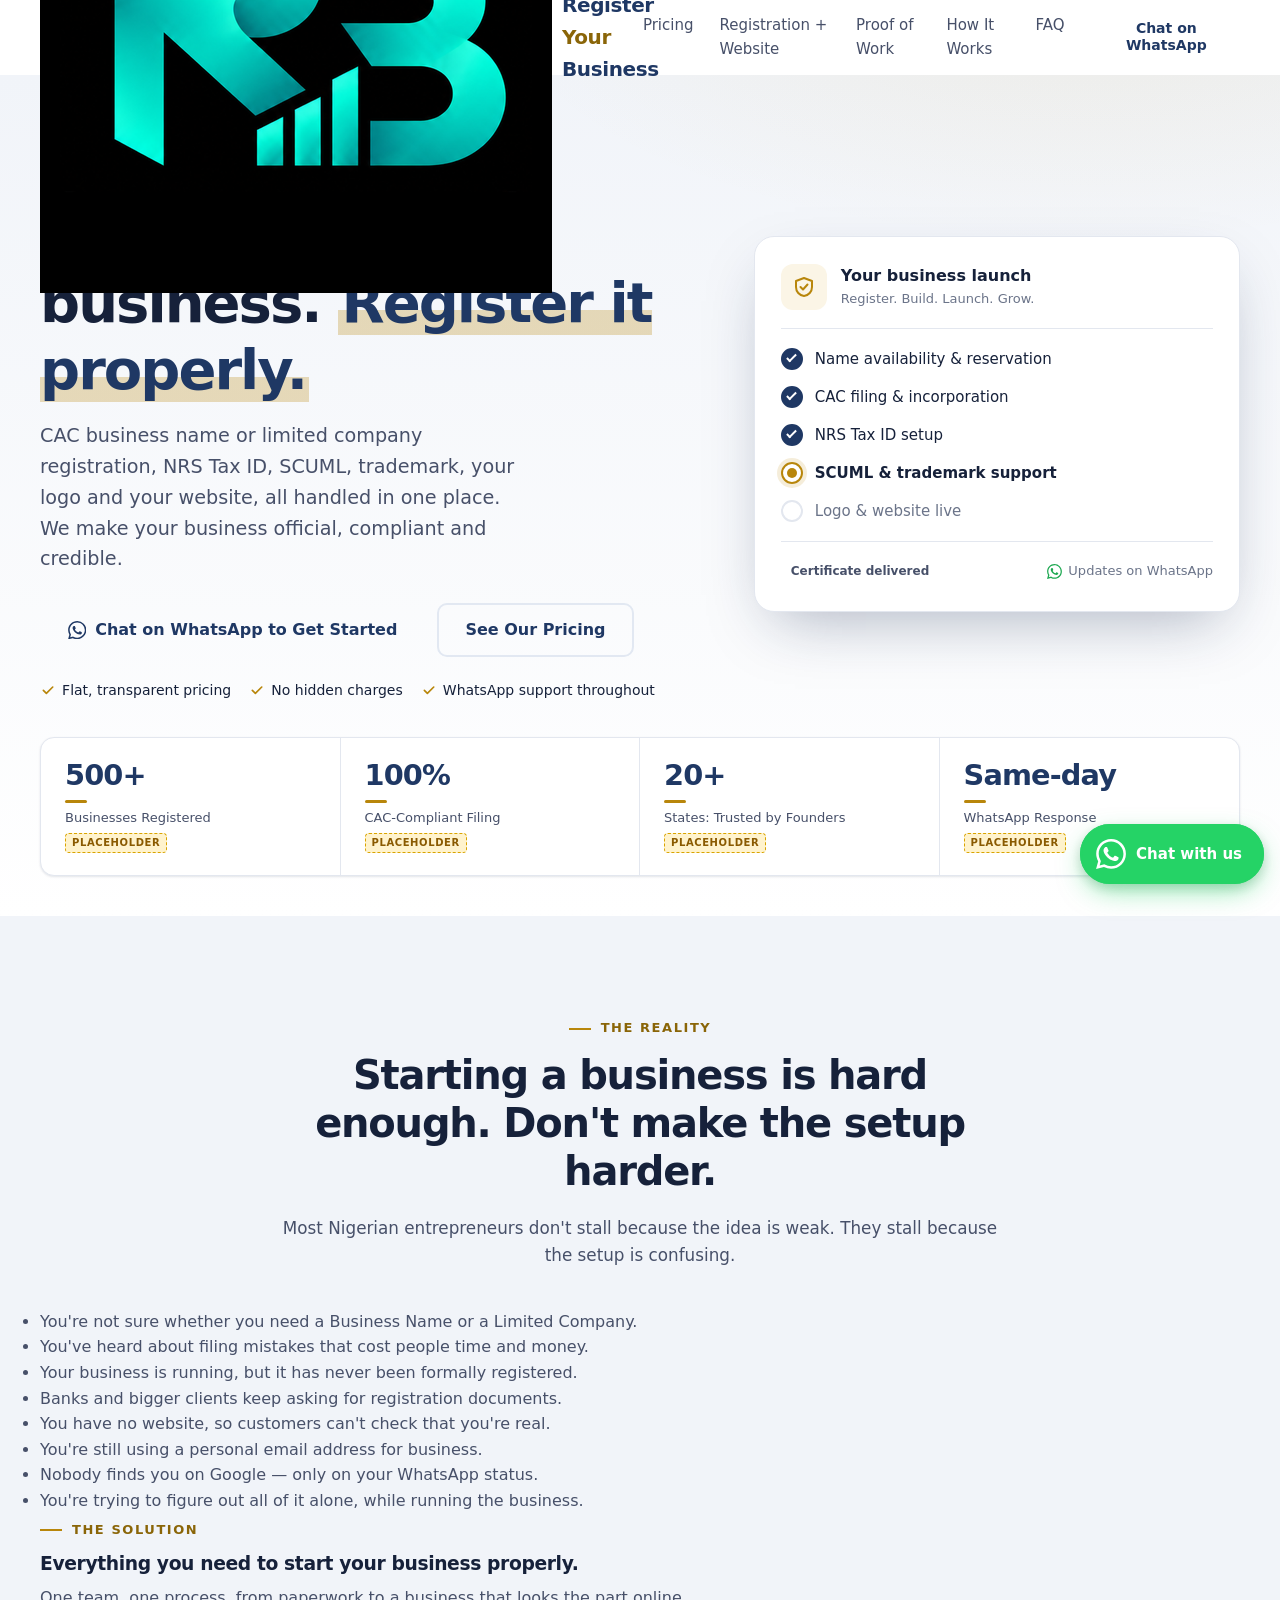
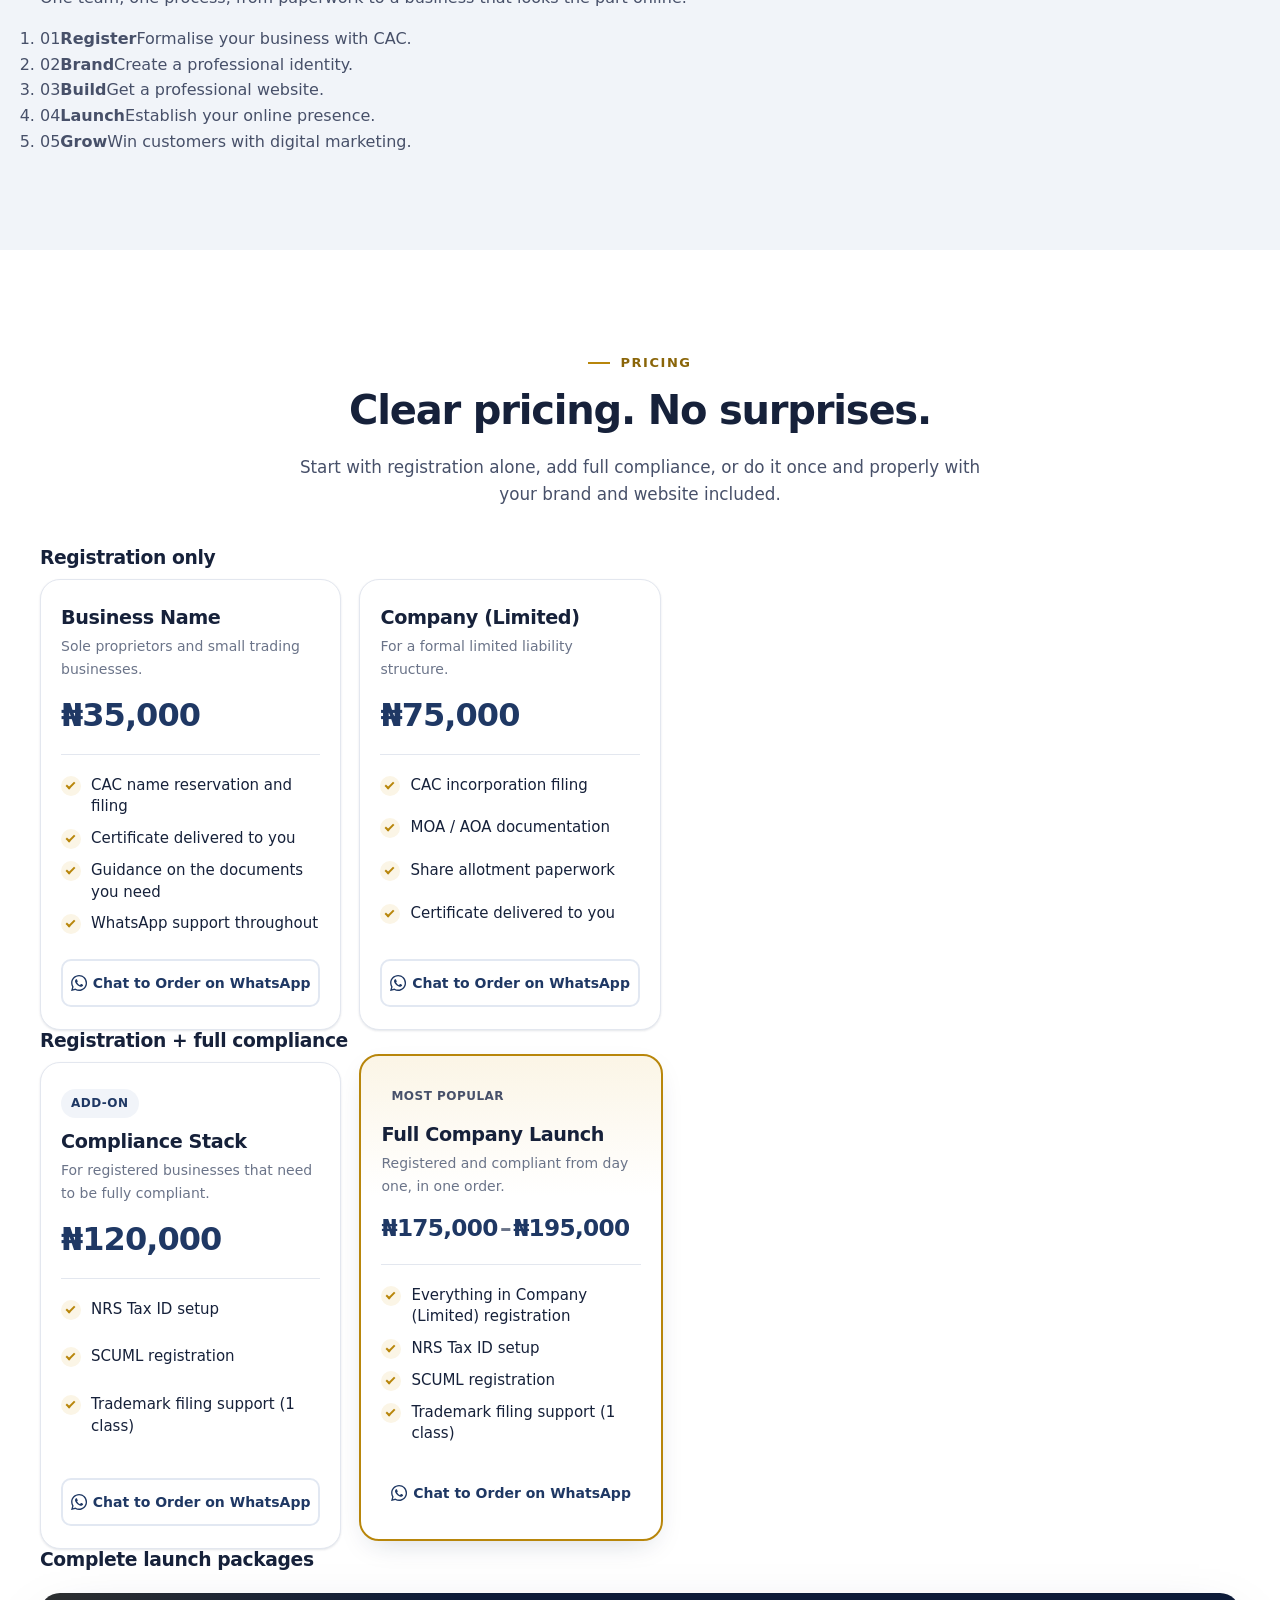
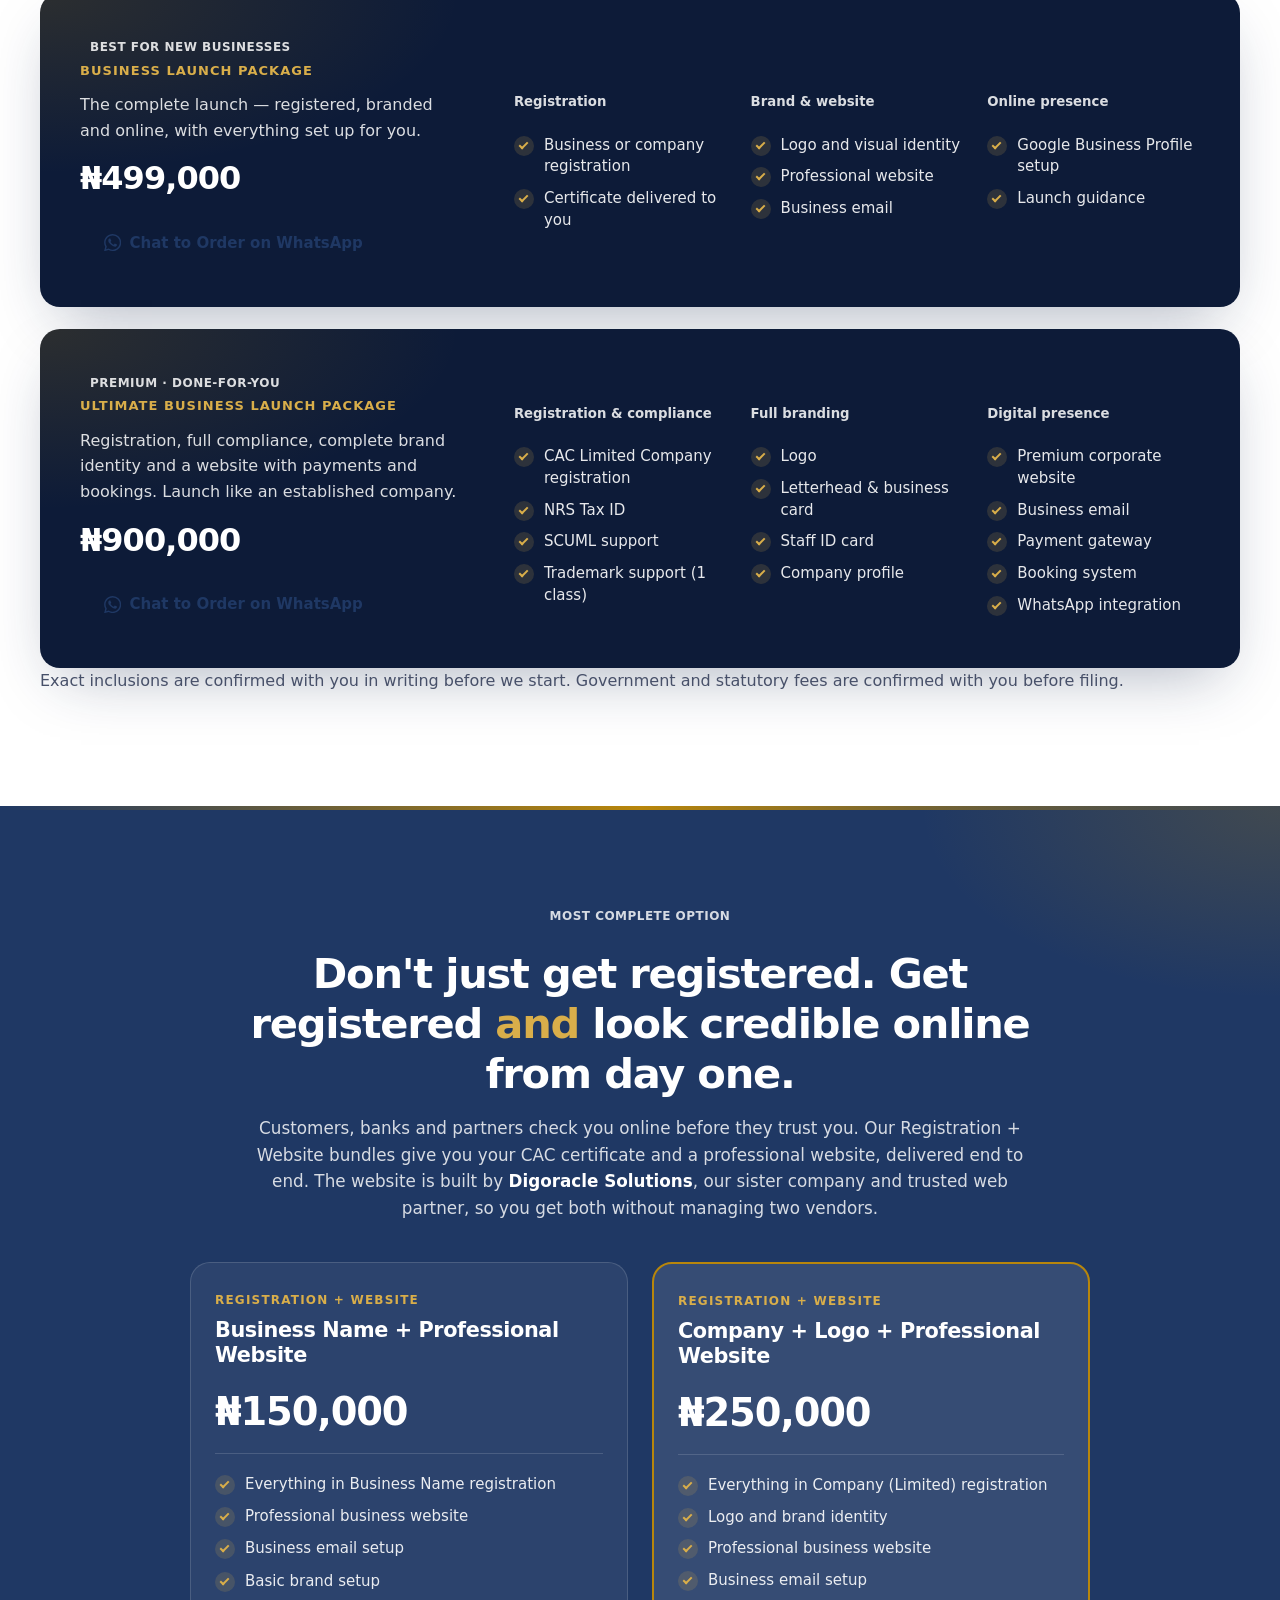
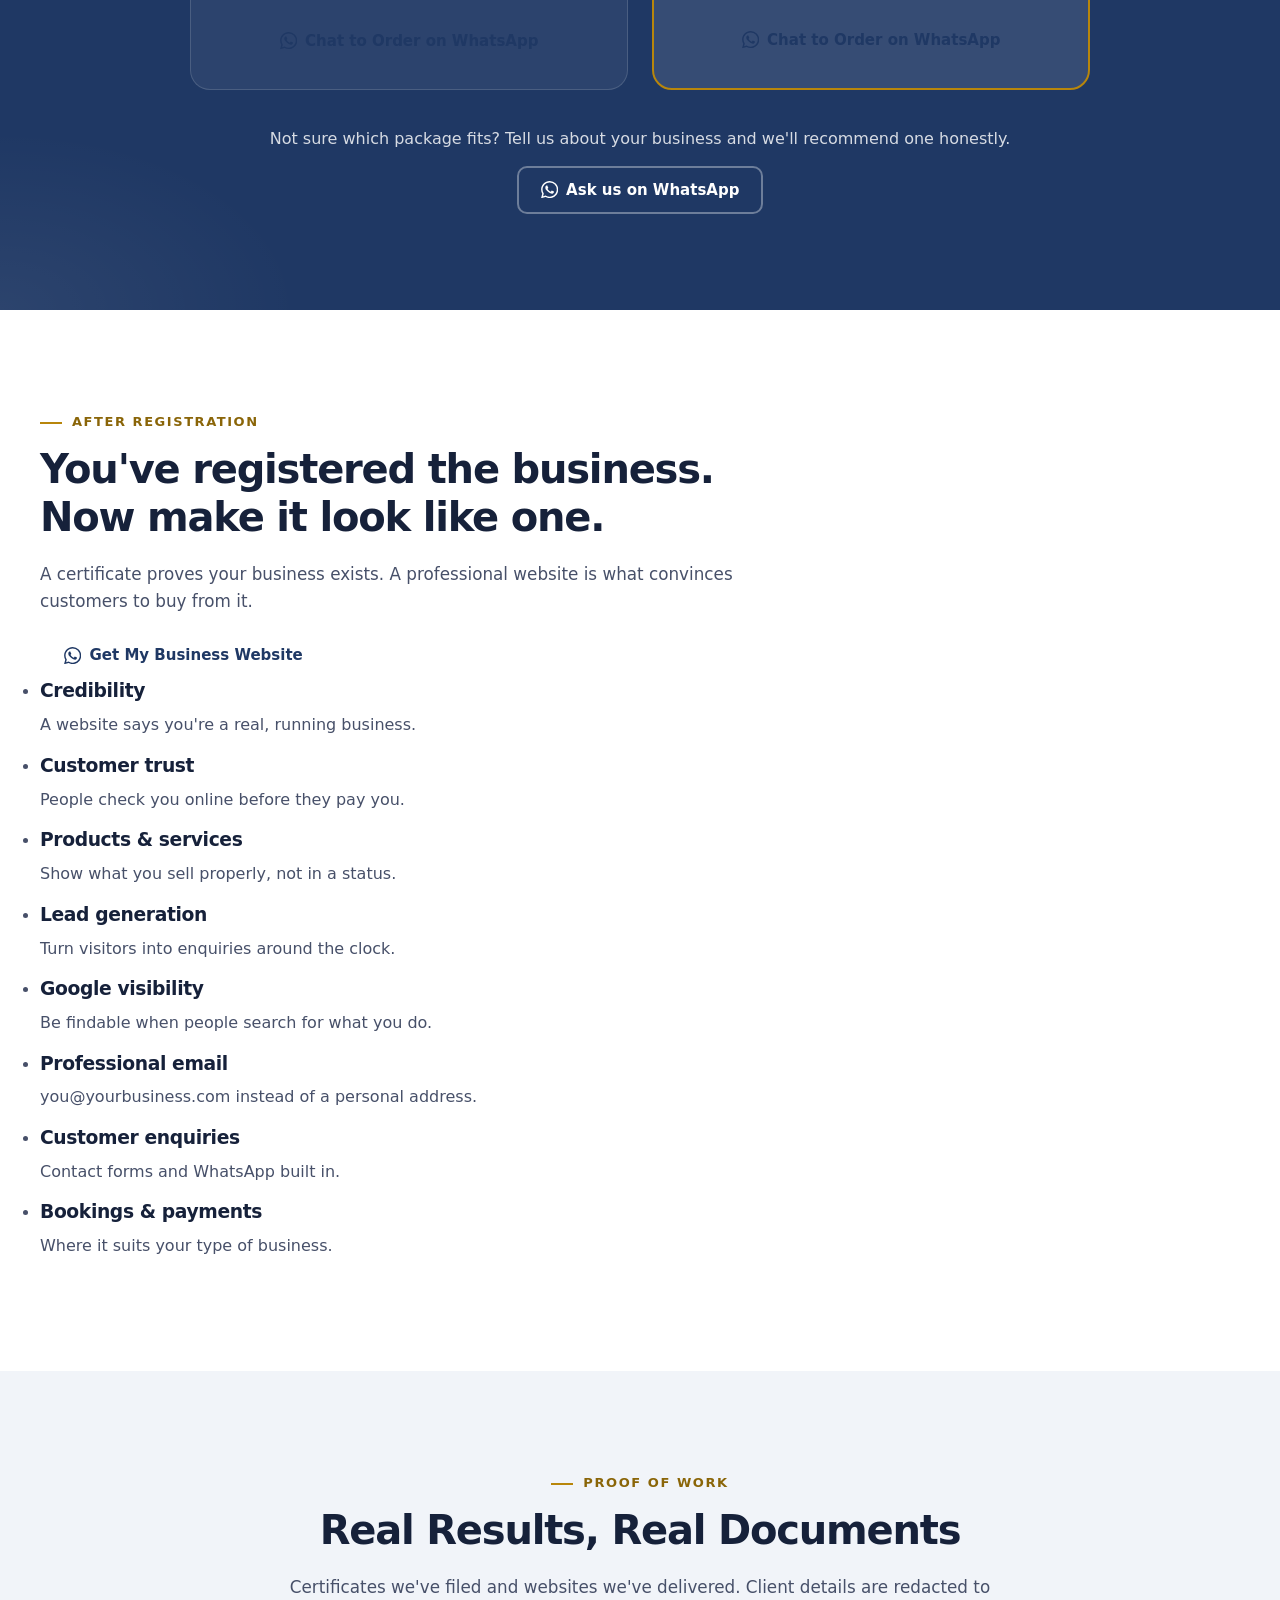
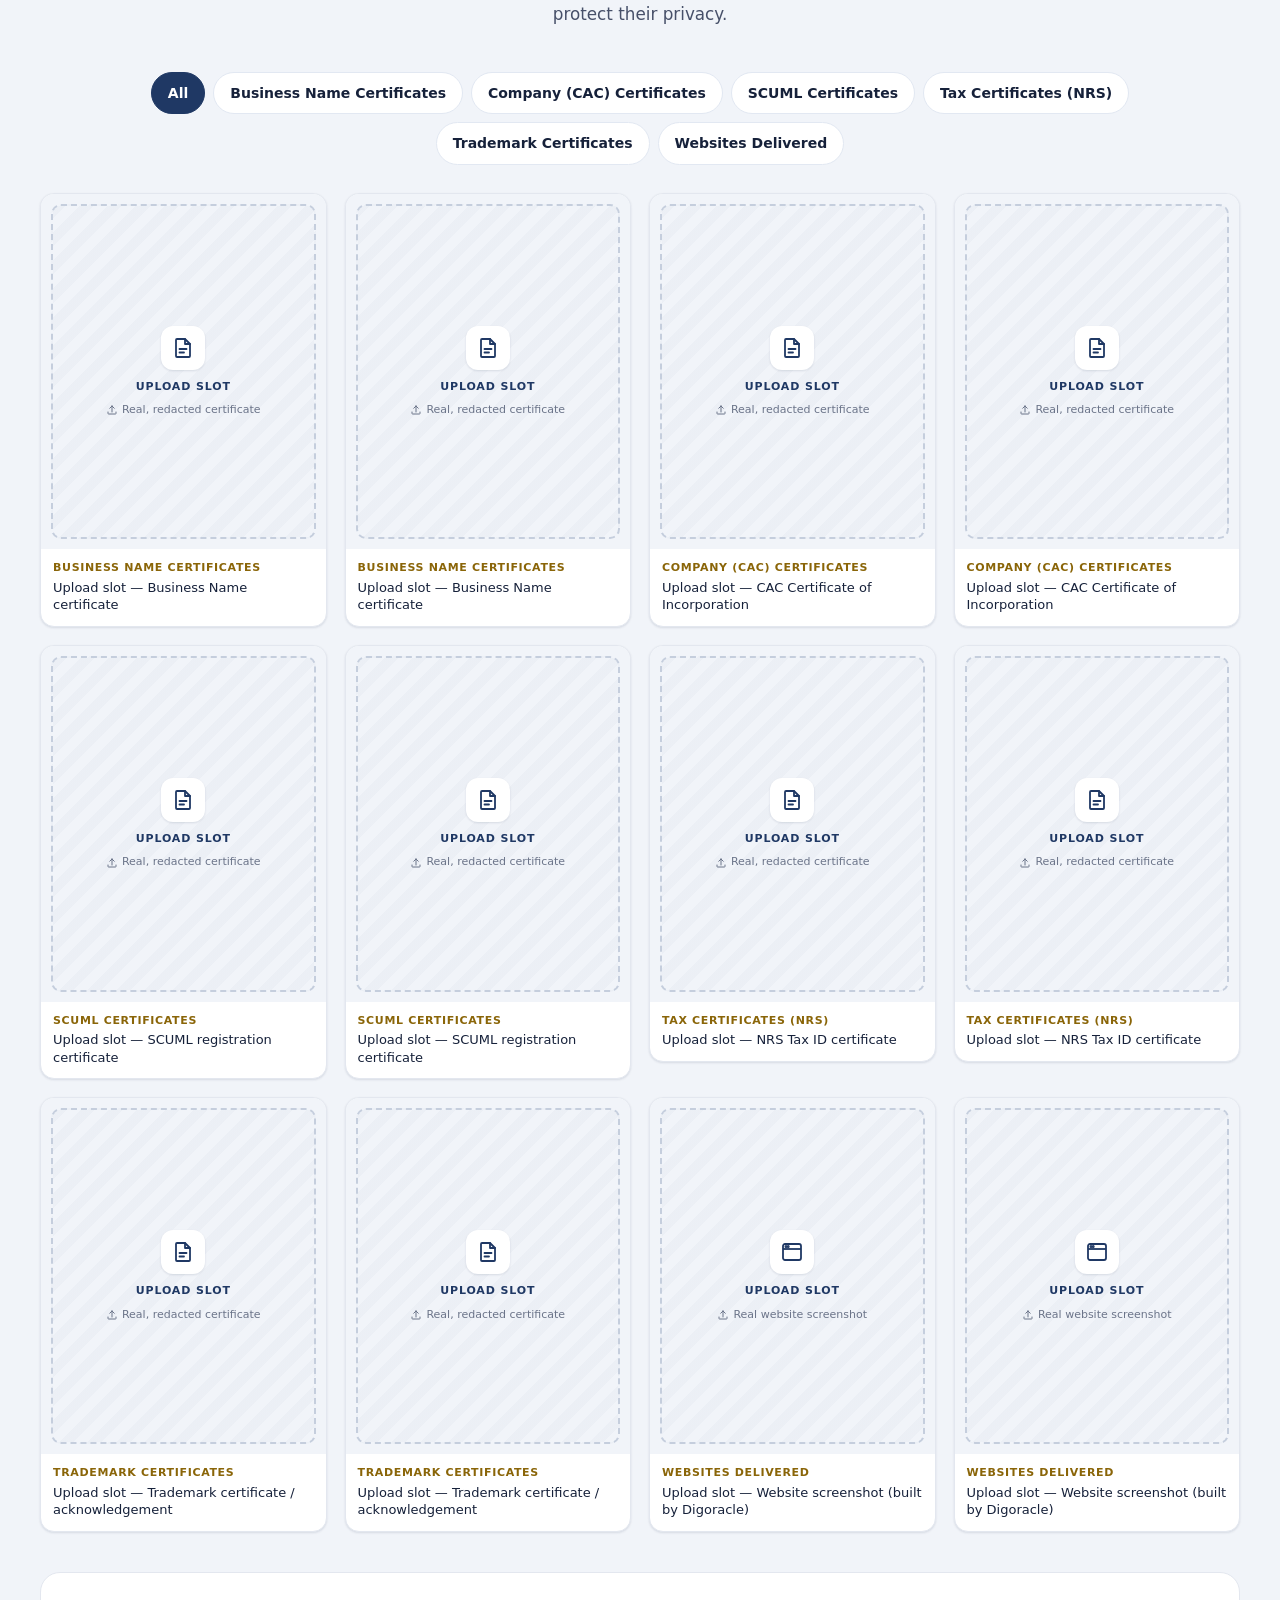
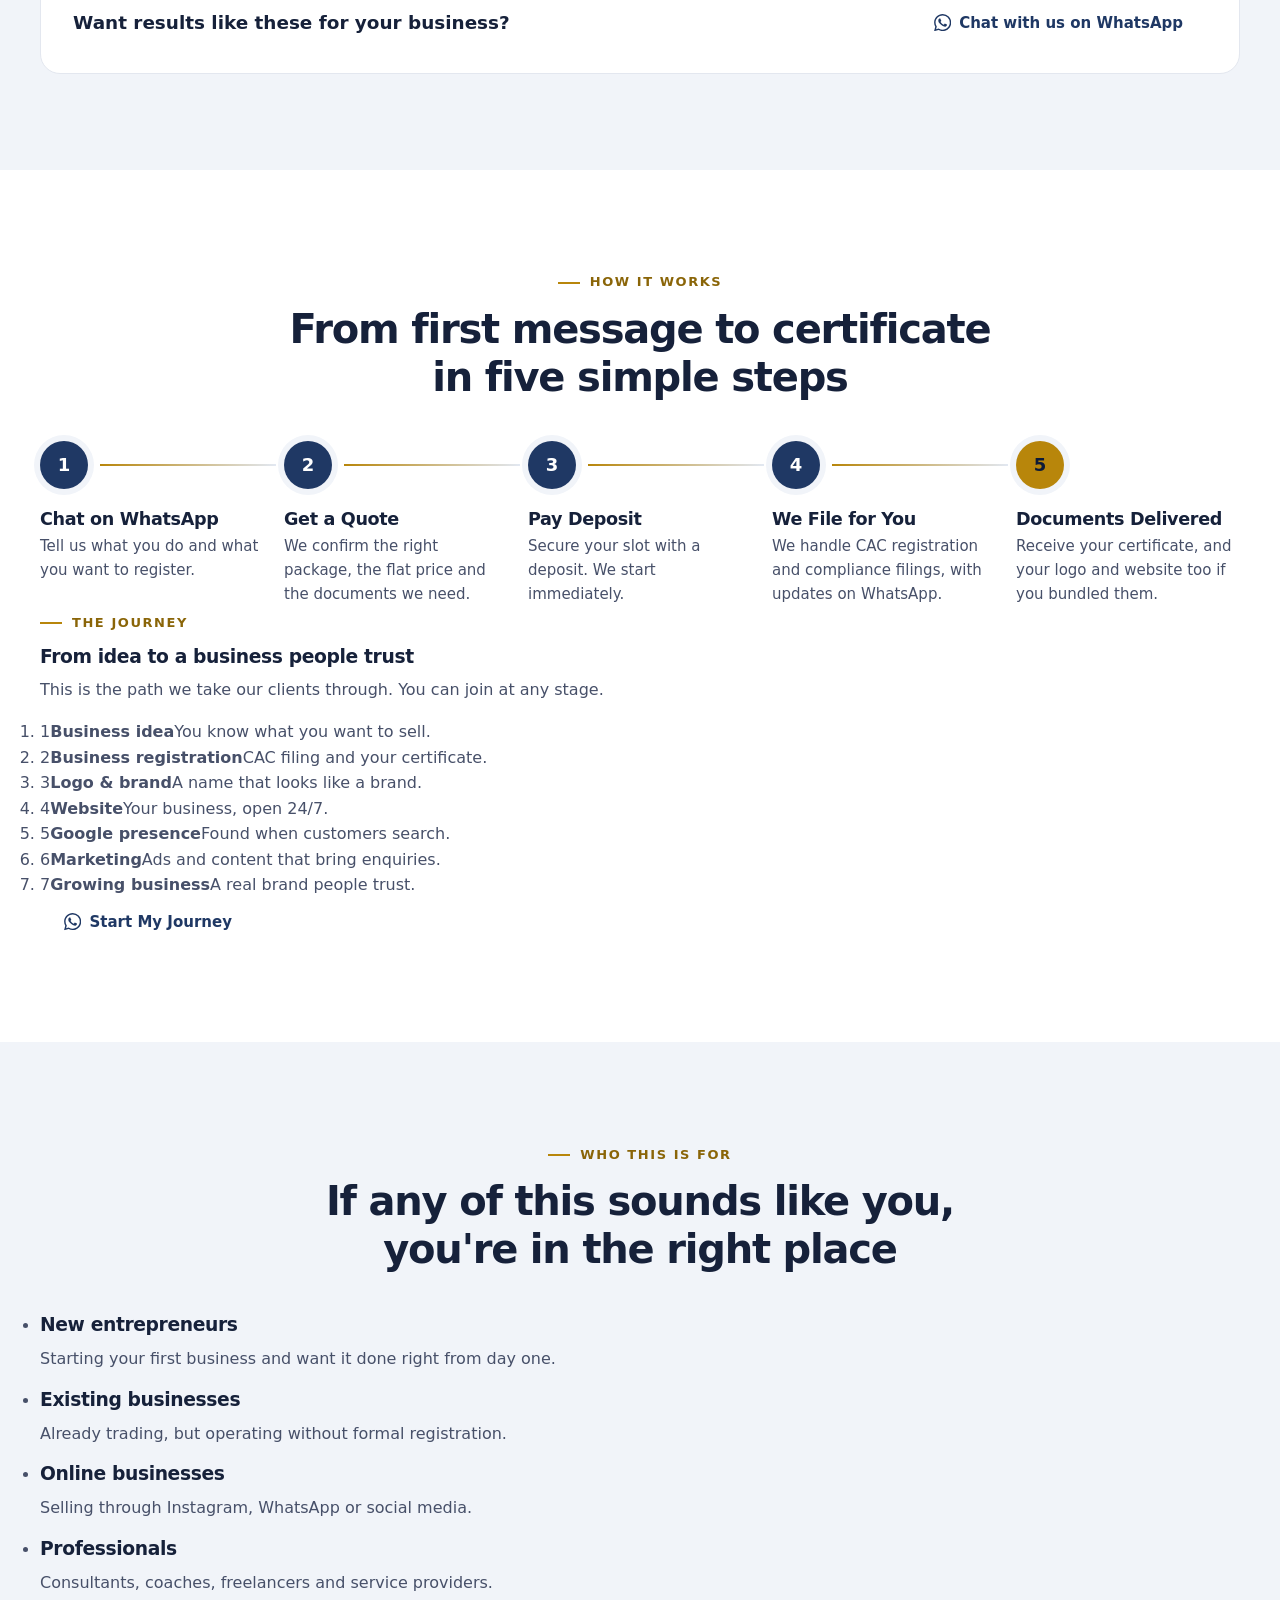
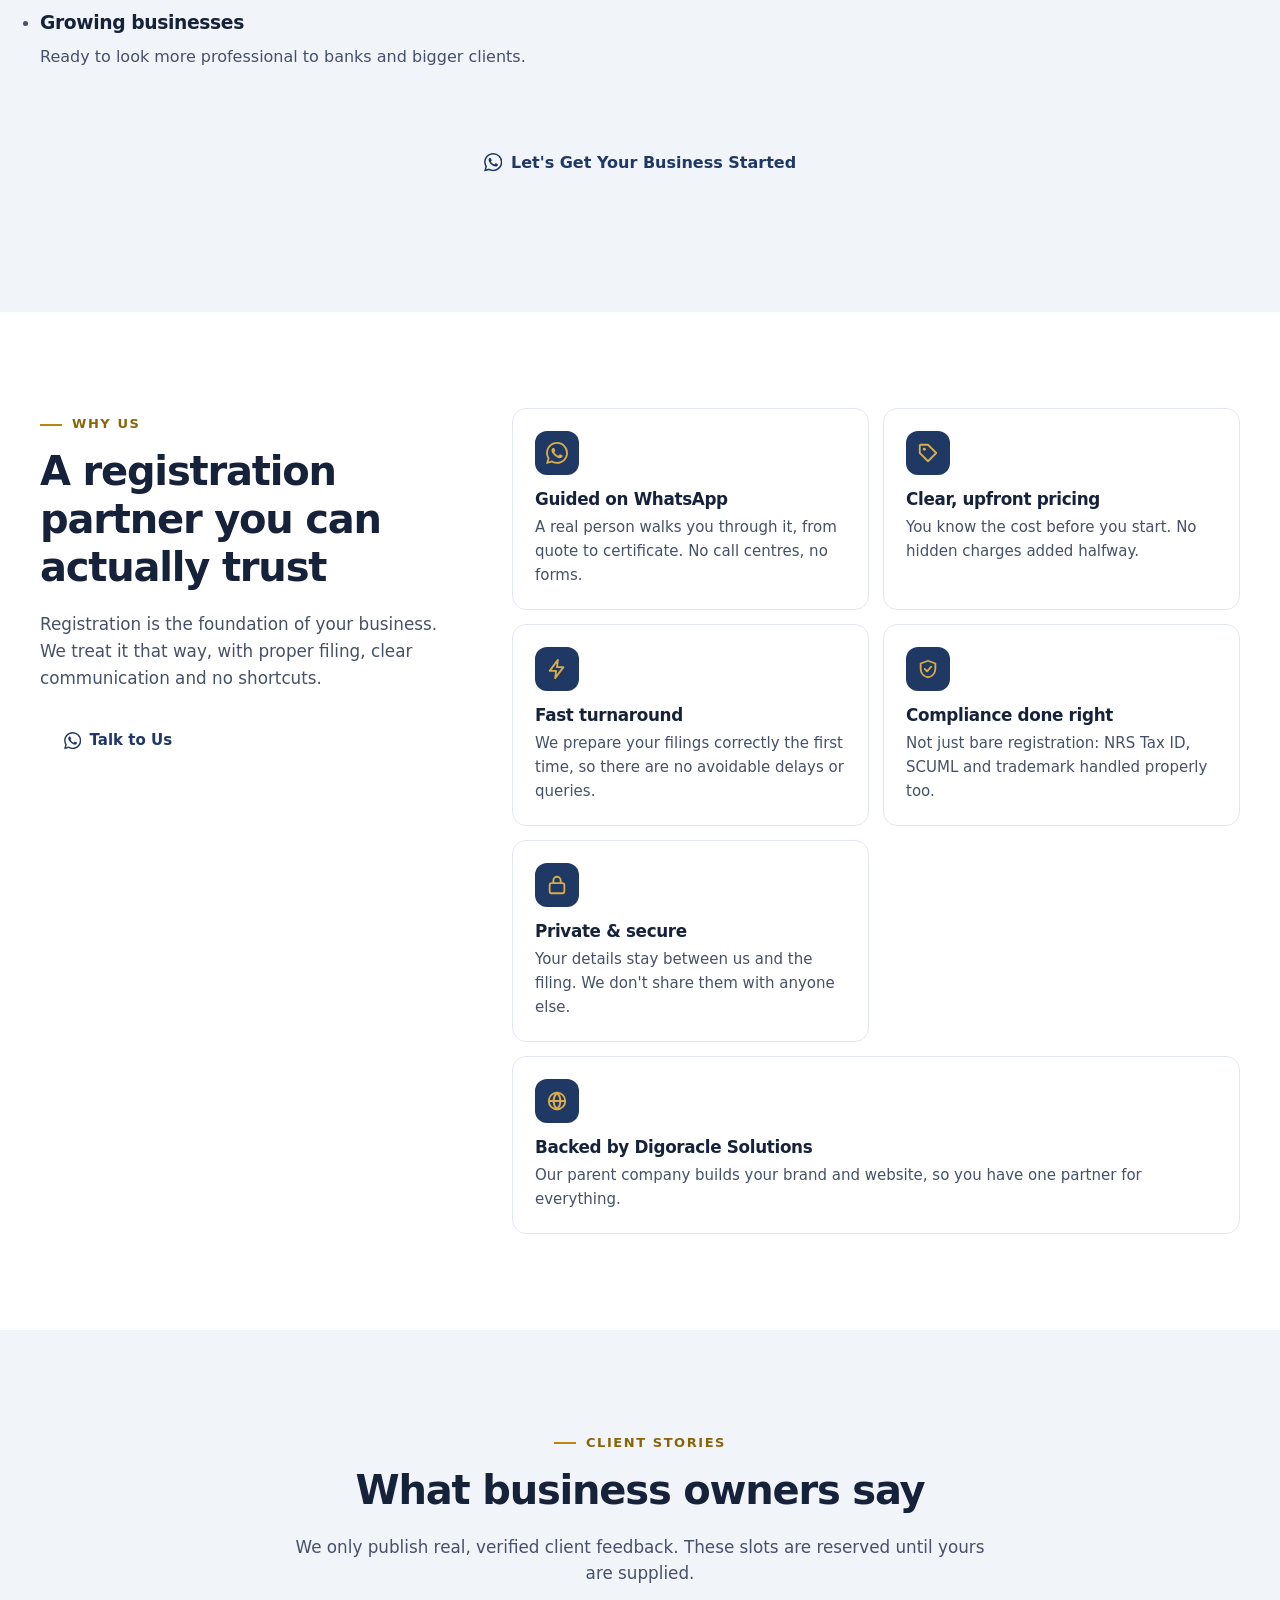
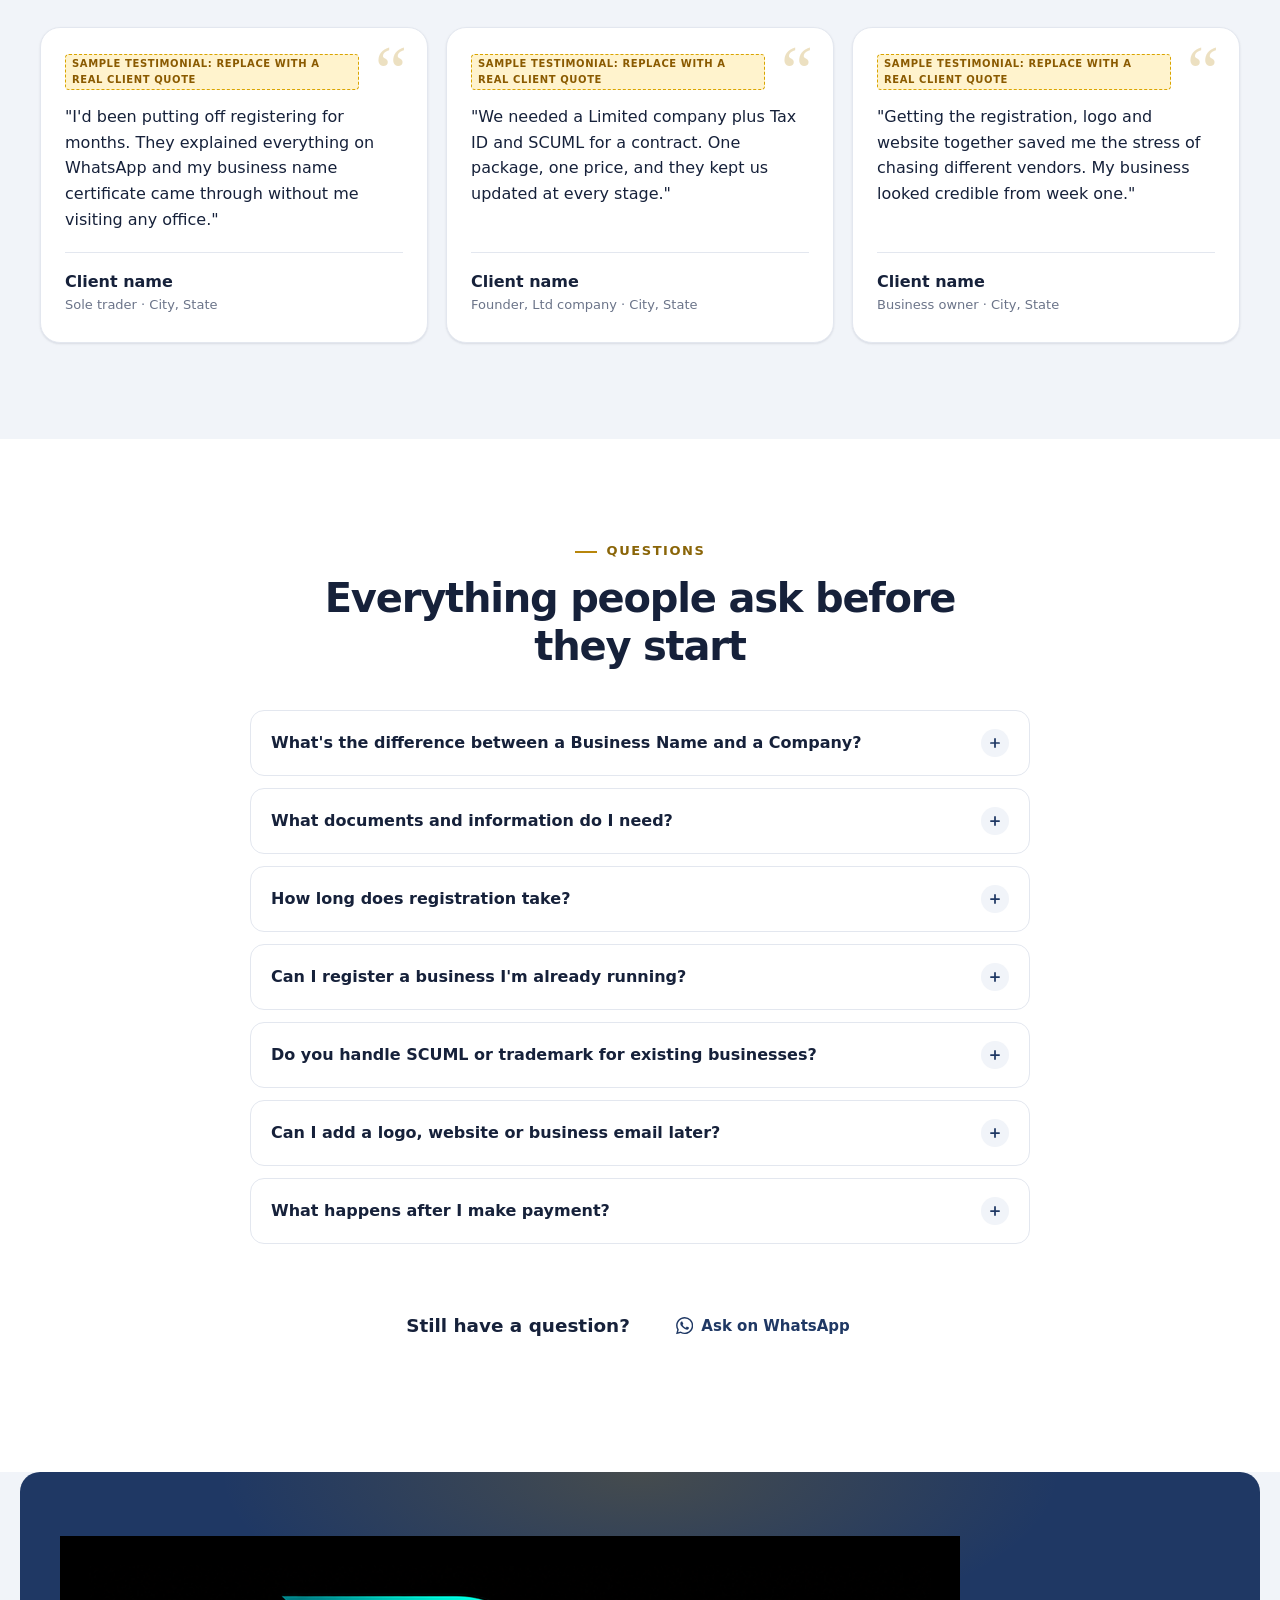
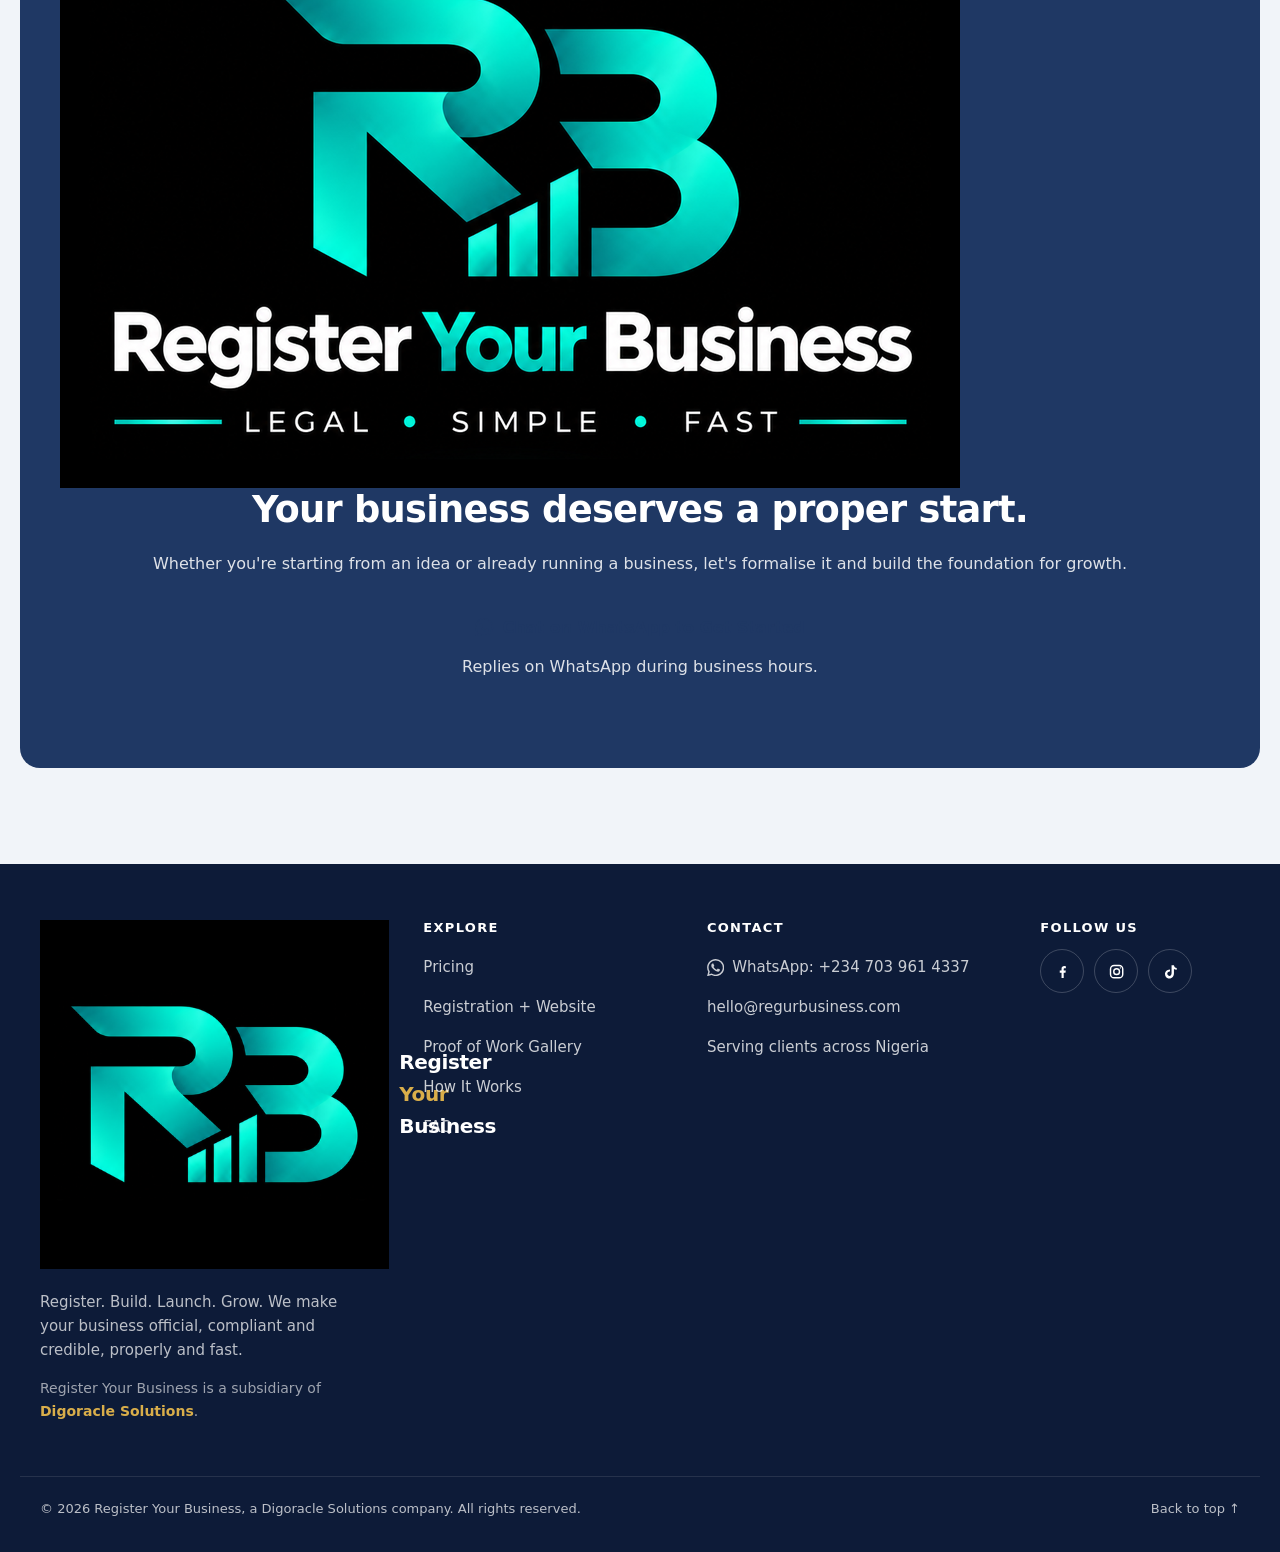
==== commit e3a2f2e8: "Add files via upload" ====
--- a/index.html
+++ b/index.html
@@ -3,47 +3,50 @@
 <head>
   <meta charset="utf-8">
   <meta name="viewport" content="width=device-width, initial-scale=1, viewport-fit=cover">
-  <title>Business Registration Nigeria | CAC, SCUML &amp; Trademark Registration – Regurbusiness</title>
-  <meta name="description" content="Regurbusiness handles business registration in Nigeria end to end: CAC business name and company registration, NRS Tax ID, SCUML registration and trademark registration in Nigeria. Flat pricing, WhatsApp support, fast turnaround.">
-  <meta name="keywords" content="business registration Nigeria, CAC registration, business name registration, company registration Nigeria, SCUML registration, trademark registration Nigeria, NRS Tax ID, Regurbusiness">
-  <meta name="theme-color" content="#1F3864">
+  <title>Register Your Business in Nigeria | CAC, SCUML &amp; Trademark Registration</title>
+  <meta name="description" content="Register Your Business handles business registration in Nigeria end to end: CAC business name and company registration, NRS Tax ID, SCUML registration, trademark registration in Nigeria, plus your logo and website. Flat pricing, WhatsApp support, fast turnaround.">
+  <meta name="keywords" content="business registration Nigeria, CAC registration, business name registration, company registration Nigeria, SCUML registration, trademark registration Nigeria, NRS Tax ID, register your business">
+  <meta name="theme-color" content="#062E2C">
   <!-- EDITABLE: replace with the live domain -->
-  <link rel="canonical" href="https://www.regurbusiness.com/">
-
-  <!-- Open Graph / social previews (ads traffic) -->
+  <link rel="canonical" href="https://digoracle1.github.io/regurbusiness-website/">
+
   <meta property="og:type" content="website">
-  <meta property="og:site_name" content="Regurbusiness">
-  <meta property="og:title" content="Get Your Business Registered the Right Way | Regurbusiness">
-  <meta property="og:description" content="CAC registration, NRS Tax ID, SCUML and trademark registration in Nigeria, plus a professional website, all in one place. Chat with us on WhatsApp.">
-  <meta property="og:url" content="https://www.regurbusiness.com/">
-  <!-- EDITABLE: add a 1200x630 share image at images/og-image.jpg -->
-  <meta property="og:image" content="https://www.regurbusiness.com/images/og-image.jpg">
+  <meta property="og:site_name" content="Register Your Business">
+  <meta property="og:title" content="Register. Build. Launch. Grow. | Register Your Business">
+  <meta property="og:description" content="CAC registration, NRS Tax ID, SCUML, trademark, logo and website for Nigerian businesses. Legal, simple, fast. Chat with us on WhatsApp.">
+  <meta property="og:url" content="https://digoracle1.github.io/regurbusiness-website/">
+  <meta property="og:image" content="https://digoracle1.github.io/regurbusiness-website/images/og-image.jpg">
   <meta name="twitter:card" content="summary_large_image">
 
-  <link rel="icon" href="data:image/svg+xml,%3Csvg xmlns='http://www.w3.org/2000/svg' viewBox='0 0 64 64'%3E%3Crect width='64' height='64' rx='14' fill='%231F3864'/%3E%3Cpath d='M20 46V18h13a9 9 0 0 1 2 17.8L44 46h-8l-8-10h-1v10z' fill='%23fff'/%3E%3Ccircle cx='47' cy='17' r='6' fill='%23B8860B'/%3E%3C/svg%3E">
+  <link rel="icon" href="images/favicon.png" type="image/png">
+  <link rel="apple-touch-icon" href="images/logo-mark.png">
 
   <link rel="preconnect" href="https://fonts.googleapis.com">
   <link rel="preconnect" href="https://fonts.gstatic.com" crossorigin>
-  <link href="https://fonts.googleapis.com/css2?family=Inter:wght@400;500;600;700;800&display=swap" rel="stylesheet">
+  <link href="https://fonts.googleapis.com/css2?family=Plus+Jakarta+Sans:wght@400;500;600;700;800&display=swap" rel="stylesheet">
   <link rel="stylesheet" href="css/styles.css">
 
   <script type="application/ld+json">
   {
     "@context": "https://schema.org",
     "@type": "ProfessionalService",
-    "name": "Regurbusiness",
-    "url": "https://www.regurbusiness.com/",
-    "description": "Business registration and compliance company in Nigeria: CAC business name and company registration, NRS Tax ID, SCUML registration and trademark registration.",
+    "name": "Register Your Business",
+    "slogan": "Register. Build. Launch. Grow.",
+    "url": "https://digoracle1.github.io/regurbusiness-website/",
+    "logo": "https://digoracle1.github.io/regurbusiness-website/images/logo-mark.png",
+    "description": "Business registration and compliance in Nigeria: CAC business name and company registration, NRS Tax ID, SCUML registration, trademark registration, branding and websites.",
     "areaServed": { "@type": "Country", "name": "Nigeria" },
     "parentOrganization": { "@type": "Organization", "name": "Digoracle Solutions" },
+    "telephone": "+2347039614337",
     "priceRange": "₦35,000 – ₦900,000",
     "makesOffer": [
       { "@type": "Offer", "name": "Business Name Registration", "price": "35000", "priceCurrency": "NGN" },
       { "@type": "Offer", "name": "Company (Limited) Registration", "price": "75000", "priceCurrency": "NGN" },
       { "@type": "Offer", "name": "Compliance Stack (NRS Tax ID, SCUML, Trademark)", "price": "120000", "priceCurrency": "NGN" },
+      { "@type": "Offer", "name": "Business Name + Professional Website", "price": "150000", "priceCurrency": "NGN" },
       { "@type": "Offer", "name": "Full Company Launch", "priceSpecification": { "@type": "PriceSpecification", "minPrice": "175000", "maxPrice": "195000", "priceCurrency": "NGN" } },
-      { "@type": "Offer", "name": "Business Name + Professional Website", "price": "150000", "priceCurrency": "NGN" },
-      { "@type": "Offer", "name": "Company Name + Professional Website", "price": "250000", "priceCurrency": "NGN" },
+      { "@type": "Offer", "name": "Company + Logo + Professional Website", "price": "250000", "priceCurrency": "NGN" },
+      { "@type": "Offer", "name": "Business Launch Package", "price": "499000", "priceCurrency": "NGN" },
       { "@type": "Offer", "name": "Ultimate Business Launch Package", "price": "900000", "priceCurrency": "NGN" }
     ]
   }
@@ -58,9 +61,9 @@
   <!-- ================= HEADER ================= -->
   <header class="site-header" id="top">
     <div class="container header-inner">
-      <a href="#top" class="brand" aria-label="Regurbusiness home">
-        <span class="brand__mark" aria-hidden="true">R</span>
-        <span class="brand__text">Regur<span>business</span></span>
+      <a href="#top" class="brand" aria-label="Register Your Business home">
+        <img class="brand__logo" src="images/logo-mark.png" alt="" width="512" height="512" fetchpriority="high">
+        <span class="brand__text">Register <span>Your</span> Business</span>
       </a>
       <nav class="nav" id="site-nav" aria-label="Main">
         <ul>
@@ -70,7 +73,7 @@
           <li><a href="#how-it-works">How It Works</a></li>
           <li><a href="#faq">FAQ</a></li>
         </ul>
-        <a class="btn btn--gold btn--sm nav__cta" data-wa="" href="https://wa.me/234XXXXXXXXXX?text=Hi%20Regurbusiness%2C%20I%27d%20like%20to%20get%20my%20business%20registered.%20Can%20you%20help%3F">Chat on WhatsApp</a>
+        <a class="btn btn--brand btn--sm nav__cta" data-wa="" href="https://wa.me/2347039614337?text=Hi%2C%20I%27d%20like%20to%20register%20my%20business.%20Can%20you%20help%3F">Chat on WhatsApp</a>
       </nav>
       <button class="nav-toggle" type="button" aria-controls="site-nav" aria-expanded="false">
         <span class="sr-only">Open menu</span>
@@ -84,11 +87,11 @@
     <section class="hero">
       <div class="container hero__grid">
         <div class="hero__copy">
-          <p class="eyebrow"><span class="eyebrow__dot" aria-hidden="true"></span> Business registration &amp; compliance · Nationwide</p>
-          <h1>Get your business registered <em>the right way</em>, properly and fast.</h1>
-          <p class="hero__lede">Business name or limited company registration, NRS Tax ID, SCUML, trademark and even your website, all under one roof. We make your business official, compliant and credible.</p>
+          <p class="eyebrow"><span class="eyebrow__dot" aria-hidden="true"></span> Legal · Simple · Fast — nationwide</p>
+          <h1>Don't just start a business. <em>Register it properly.</em></h1>
+          <p class="hero__lede">CAC business name or limited company registration, NRS Tax ID, SCUML, trademark, your logo and your website, all handled in one place. We make your business official, compliant and credible.</p>
           <div class="hero__actions">
-            <a class="btn btn--gold btn--lg" data-wa="" href="https://wa.me/234XXXXXXXXXX?text=Hi%20Regurbusiness%2C%20I%27d%20like%20to%20get%20my%20business%20registered.%20Can%20you%20help%3F">
+            <a class="btn btn--brand btn--lg" data-wa="" href="https://wa.me/2347039614337?text=Hi%2C%20I%27d%20like%20to%20register%20my%20business.%20Can%20you%20help%3F">
               <svg class="icon" aria-hidden="true"><use href="#i-whatsapp"/></svg>
               Chat on WhatsApp to Get Started
             </a>
@@ -108,7 +111,7 @@
               <span class="launch-card__seal"><svg class="icon"><use href="#i-shield"/></svg></span>
               <div>
                 <p class="launch-card__title">Your business launch</p>
-                <p class="launch-card__sub">Handled by Regurbusiness</p>
+                <p class="launch-card__sub">Register. Build. Launch. Grow.</p>
               </div>
             </div>
             <ol class="launch-steps">
@@ -116,10 +119,10 @@
               <li class="is-done"><span></span>CAC filing &amp; incorporation</li>
               <li class="is-done"><span></span>NRS Tax ID setup</li>
               <li class="is-active"><span></span>SCUML &amp; trademark support</li>
-              <li><span></span>Website live, built by Digoracle</li>
+              <li><span></span>Logo &amp; website live</li>
             </ol>
             <div class="launch-card__foot">
-              <span class="pill pill--gold">Certificate delivered</span>
+              <span class="pill pill--brand">Certificate delivered</span>
               <span class="launch-card__chat"><svg class="icon"><use href="#i-whatsapp"/></svg> Updates on WhatsApp</span>
             </div>
           </div>
@@ -128,7 +131,7 @@
 
       <!-- Trust bar. EDITABLE: placeholder numbers, replace with verified figures before launch -->
       <div class="container">
-        <ul class="trust-bar" aria-label="Regurbusiness at a glance">
+        <ul class="trust-bar" aria-label="Register Your Business at a glance">
           <li><strong>500+</strong><span>Businesses Registered</span><em class="ph-label">placeholder</em></li>
           <li><strong>100%</strong><span>CAC-Compliant Filing</span><em class="ph-label">placeholder</em></li>
           <li><strong>20+</strong><span>States: Trusted by Founders</span><em class="ph-label">placeholder</em></li>
@@ -137,49 +140,88 @@
       </div>
     </section>
 
-    <!-- ================= 2. SERVICES & PRICING ================= -->
+    <!-- ================= 2. THE REALITY / THE SOLUTION ================= -->
+    <section class="section section--tint" id="reality" aria-labelledby="reality-title">
+      <div class="container">
+        <header class="section-head">
+          <p class="kicker">The reality</p>
+          <h2 id="reality-title">Starting a business is hard enough. Don't make the setup harder.</h2>
+          <p>Most Nigerian entrepreneurs don't stall because the idea is weak. They stall because the setup is confusing.</p>
+        </header>
+
+        <ul class="reality-list">
+          <li>You're not sure whether you need a Business Name or a Limited Company.</li>
+          <li>You've heard about filing mistakes that cost people time and money.</li>
+          <li>Your business is running, but it has never been formally registered.</li>
+          <li>Banks and bigger clients keep asking for registration documents.</li>
+          <li>You have no website, so customers can't check that you're real.</li>
+          <li>You're still using a personal email address for business.</li>
+          <li>Nobody finds you on Google — only on your WhatsApp status.</li>
+          <li>You're trying to figure out all of it alone, while running the business.</li>
+        </ul>
+
+        <div class="solution">
+          <p class="kicker kicker--center">The solution</p>
+          <h3>Everything you need to start your business properly.</h3>
+          <p class="solution__lede">One team, one process, from paperwork to a business that looks the part online.</p>
+          <ol class="rbl-strip">
+            <li><span class="rbl-strip__num">01</span><strong>Register</strong><span>Formalise your business with CAC.</span></li>
+            <li><span class="rbl-strip__num">02</span><strong>Brand</strong><span>Create a professional identity.</span></li>
+            <li><span class="rbl-strip__num">03</span><strong>Build</strong><span>Get a professional website.</span></li>
+            <li><span class="rbl-strip__num">04</span><strong>Launch</strong><span>Establish your online presence.</span></li>
+            <li><span class="rbl-strip__num">05</span><strong>Grow</strong><span>Win customers with digital marketing.</span></li>
+          </ol>
+        </div>
+      </div>
+    </section>
+
+    <!-- ================= 3. SERVICES & PRICING ================= -->
     <section class="section" id="pricing" aria-labelledby="pricing-title">
       <div class="container">
         <header class="section-head">
-          <p class="kicker">Services &amp; Pricing</p>
-          <h2 id="pricing-title">Flat prices. Everything included. No surprises.</h2>
-          <p>Pick the level your business needs today. You can always add compliance or a website later.</p>
-        </header>
-
-        <div class="pricing-grid">
+          <p class="kicker">Pricing</p>
+          <h2 id="pricing-title">Clear pricing. No surprises.</h2>
+          <p>Start with registration alone, add full compliance, or do it once and properly with your brand and website included.</p>
+        </header>
+
+        <h3 class="tier-group">Registration only</h3>
+        <div class="pricing-grid pricing-grid--2">
           <article class="price-card">
-            <h3 class="price-card__name">Business Name Registration</h3>
-            <p class="price-card__for">For sole traders and small businesses getting official.</p>
+            <h4 class="price-card__name">Business Name</h4>
+            <p class="price-card__for">Sole proprietors and small trading businesses.</p>
             <p class="price"><span class="price__amount">₦35,000</span></p>
             <ul class="checklist">
-              <li>CAC name availability check &amp; reservation</li>
-              <li>CAC business name filing</li>
-              <li>Certificate delivery</li>
+              <li>CAC name reservation and filing</li>
+              <li>Certificate delivered to you</li>
+              <li>Guidance on the documents you need</li>
               <li>WhatsApp support throughout</li>
             </ul>
-            <a class="btn btn--outline btn--block" data-wa="Hi, I'm interested in the Business Name Registration package (₦35,000)." href="https://wa.me/234XXXXXXXXXX?text=Hi%2C%20I%27m%20interested%20in%20the%20Business%20Name%20Registration%20package%20%28%E2%82%A635%2C000%29.">
+            <a class="btn btn--outline btn--block" data-wa="Hi, I'm interested in Business Name registration (₦35,000)." href="https://wa.me/2347039614337?text=Hi%2C%20I%27m%20interested%20in%20Business%20Name%20registration%20%28%E2%82%A635%2C000%29.">
               <svg class="icon" aria-hidden="true"><use href="#i-whatsapp"/></svg> Chat to Order on WhatsApp
             </a>
           </article>
 
           <article class="price-card">
-            <h3 class="price-card__name">Company (Limited) Registration</h3>
-            <p class="price-card__for">For founders who need a formal Ltd structure, investors or contracts.</p>
+            <h4 class="price-card__name">Company (Limited)</h4>
+            <p class="price-card__for">For a formal limited liability structure.</p>
             <p class="price"><span class="price__amount">₦75,000</span></p>
             <ul class="checklist">
-              <li>CAC incorporation</li>
-              <li>MOA/AOA preparation</li>
+              <li>CAC incorporation filing</li>
+              <li>MOA / AOA documentation</li>
               <li>Share allotment paperwork</li>
-              <li>Certificate delivery</li>
+              <li>Certificate delivered to you</li>
             </ul>
-            <a class="btn btn--outline btn--block" data-wa="Hi, I'm interested in the Company (Limited) Registration package (₦75,000)." href="https://wa.me/234XXXXXXXXXX?text=Hi%2C%20I%27m%20interested%20in%20the%20Company%20%28Limited%29%20Registration%20package%20%28%E2%82%A675%2C000%29.">
+            <a class="btn btn--outline btn--block" data-wa="Hi, I'm interested in Company (Limited) registration (₦75,000)." href="https://wa.me/2347039614337?text=Hi%2C%20I%27m%20interested%20in%20Company%20%28Limited%29%20registration%20%28%E2%82%A675%2C000%29.">
               <svg class="icon" aria-hidden="true"><use href="#i-whatsapp"/></svg> Chat to Order on WhatsApp
             </a>
           </article>
-
+        </div>
+
+        <h3 class="tier-group">Registration + full compliance</h3>
+        <div class="pricing-grid pricing-grid--2">
           <article class="price-card">
             <span class="tag tag--muted">Add-on</span>
-            <h3 class="price-card__name">Compliance Stack</h3>
+            <h4 class="price-card__name">Compliance Stack</h4>
             <p class="price-card__for">For registered businesses that need to be fully compliant.</p>
             <p class="price"><span class="price__amount">₦120,000</span></p>
             <ul class="checklist">
@@ -187,79 +229,120 @@
               <li>SCUML registration</li>
               <li>Trademark filing support (1 class)</li>
             </ul>
-            <a class="btn btn--outline btn--block" data-wa="Hi, I'm interested in the Compliance Stack add-on (₦120,000)." href="https://wa.me/234XXXXXXXXXX?text=Hi%2C%20I%27m%20interested%20in%20the%20Compliance%20Stack%20add-on%20%28%E2%82%A6120%2C000%29.">
+            <a class="btn btn--outline btn--block" data-wa="Hi, I'm interested in the Compliance Stack add-on (₦120,000)." href="https://wa.me/2347039614337?text=Hi%2C%20I%27m%20interested%20in%20the%20Compliance%20Stack%20add-on%20%28%E2%82%A6120%2C000%29.">
               <svg class="icon" aria-hidden="true"><use href="#i-whatsapp"/></svg> Chat to Order on WhatsApp
             </a>
           </article>
 
           <article class="price-card price-card--popular">
-            <span class="tag tag--gold">Most Popular</span>
-            <h3 class="price-card__name">Full Company Launch</h3>
+            <span class="tag tag--brand">Most Popular</span>
+            <h4 class="price-card__name">Full Company Launch</h4>
             <p class="price-card__for">Registered <em>and</em> compliant from day one, in one order.</p>
             <p class="price"><span class="price__amount">₦175,000<span class="price__dash">–</span>₦195,000</span></p>
             <ul class="checklist">
-              <li>Everything in Company (Limited) Registration</li>
+              <li>Everything in Company (Limited) registration</li>
               <li>NRS Tax ID setup</li>
               <li>SCUML registration</li>
               <li>Trademark filing support (1 class)</li>
             </ul>
-            <a class="btn btn--gold btn--block" data-wa="Hi, I'm interested in the Full Company Launch package (₦175,000–₦195,000)." href="https://wa.me/234XXXXXXXXXX?text=Hi%2C%20I%27m%20interested%20in%20the%20Full%20Company%20Launch%20package%20%28%E2%82%A6175%2C000%E2%80%93%E2%82%A6195%2C000%29.">
+            <a class="btn btn--brand btn--block" data-wa="Hi, I'm interested in the Full Company Launch package (₦175,000–₦195,000)." href="https://wa.me/2347039614337?text=Hi%2C%20I%27m%20interested%20in%20the%20Full%20Company%20Launch%20package%20%28%E2%82%A6175%2C000%E2%80%93%E2%82%A6195%2C000%29.">
               <svg class="icon" aria-hidden="true"><use href="#i-whatsapp"/></svg> Chat to Order on WhatsApp
             </a>
           </article>
         </div>
 
-        <article class="ultimate-card">
-          <div class="ultimate-card__intro">
-            <span class="tag tag--gold-outline">Premium · Done-for-you</span>
-            <h3>Ultimate Business Launch Package</h3>
-            <p>Registration, compliance, brand identity and a fully functional website with payments and bookings. Launch like an established company.</p>
-            <p class="price price--light"><span class="price__amount">₦900,000</span></p>
-            <a class="btn btn--gold btn--block-mobile" data-wa="Hi, I'm interested in the Ultimate Business Launch Package (₦900,000)." href="https://wa.me/234XXXXXXXXXX?text=Hi%2C%20I%27m%20interested%20in%20the%20Ultimate%20Business%20Launch%20Package%20%28%E2%82%A6900%2C000%29.">
-              <svg class="icon" aria-hidden="true"><use href="#i-whatsapp"/></svg> Chat to Order on WhatsApp
-            </a>
-          </div>
-          <div class="ultimate-card__features">
-            <div>
-              <h4>Registration &amp; compliance</h4>
-              <ul class="checklist checklist--light">
-                <li>CAC Limited Company registration</li>
-                <li>NRS Tax ID</li>
-                <li>SCUML support</li>
-                <li>Trademark support (1 class)</li>
-              </ul>
-            </div>
-            <div>
-              <h4>Full branding</h4>
-              <ul class="checklist checklist--light">
-                <li>Logo</li>
-                <li>Letterhead &amp; business card</li>
-                <li>Staff ID card</li>
-                <li>Company profile</li>
-              </ul>
-            </div>
-            <div>
-              <h4>Digital presence</h4>
-              <ul class="checklist checklist--light">
-                <li>Premium corporate website</li>
-                <li>Business email</li>
-                <li>Payment gateway</li>
-                <li>Booking system</li>
-                <li>WhatsApp integration</li>
-              </ul>
-            </div>
-          </div>
-        </article>
-      </div>
-    </section>
-
-    <!-- ================= 3. COMBINED BUNDLE ================= -->
+        <h3 class="tier-group">Complete launch packages</h3>
+        <div class="launch-grid">
+          <article class="ultimate-card">
+            <div class="ultimate-card__intro">
+              <span class="tag tag--brand-outline">Best for new businesses</span>
+              <h4>Business Launch Package</h4>
+              <p>The complete launch — registered, branded and online, with everything set up for you.</p>
+              <p class="price price--light"><span class="price__amount">₦499,000</span></p>
+              <a class="btn btn--brand btn--block-mobile" data-wa="Hi, I'm interested in the Business Launch Package (₦499,000)." href="https://wa.me/2347039614337?text=Hi%2C%20I%27m%20interested%20in%20the%20Business%20Launch%20Package%20%28%E2%82%A6499%2C000%29.">
+                <svg class="icon" aria-hidden="true"><use href="#i-whatsapp"/></svg> Chat to Order on WhatsApp
+              </a>
+            </div>
+            <div class="ultimate-card__features">
+              <div>
+                <h5>Registration</h5>
+                <ul class="checklist checklist--light">
+                  <li>Business or company registration</li>
+                  <li>Certificate delivered to you</li>
+                </ul>
+              </div>
+              <div>
+                <h5>Brand &amp; website</h5>
+                <ul class="checklist checklist--light">
+                  <li>Logo and visual identity</li>
+                  <li>Professional website</li>
+                  <li>Business email</li>
+                </ul>
+              </div>
+              <div>
+                <h5>Online presence</h5>
+                <ul class="checklist checklist--light">
+                  <li>Google Business Profile setup</li>
+                  <li>Launch guidance</li>
+                </ul>
+              </div>
+            </div>
+          </article>
+
+          <article class="ultimate-card ultimate-card--max">
+            <div class="ultimate-card__intro">
+              <span class="tag tag--brand-outline">Premium · Done-for-you</span>
+              <h4>Ultimate Business Launch Package</h4>
+              <p>Registration, full compliance, complete brand identity and a website with payments and bookings. Launch like an established company.</p>
+              <p class="price price--light"><span class="price__amount">₦900,000</span></p>
+              <a class="btn btn--brand btn--block-mobile" data-wa="Hi, I'm interested in the Ultimate Business Launch Package (₦900,000)." href="https://wa.me/2347039614337?text=Hi%2C%20I%27m%20interested%20in%20the%20Ultimate%20Business%20Launch%20Package%20%28%E2%82%A6900%2C000%29.">
+                <svg class="icon" aria-hidden="true"><use href="#i-whatsapp"/></svg> Chat to Order on WhatsApp
+              </a>
+            </div>
+            <div class="ultimate-card__features">
+              <div>
+                <h5>Registration &amp; compliance</h5>
+                <ul class="checklist checklist--light">
+                  <li>CAC Limited Company registration</li>
+                  <li>NRS Tax ID</li>
+                  <li>SCUML support</li>
+                  <li>Trademark support (1 class)</li>
+                </ul>
+              </div>
+              <div>
+                <h5>Full branding</h5>
+                <ul class="checklist checklist--light">
+                  <li>Logo</li>
+                  <li>Letterhead &amp; business card</li>
+                  <li>Staff ID card</li>
+                  <li>Company profile</li>
+                </ul>
+              </div>
+              <div>
+                <h5>Digital presence</h5>
+                <ul class="checklist checklist--light">
+                  <li>Premium corporate website</li>
+                  <li>Business email</li>
+                  <li>Payment gateway</li>
+                  <li>Booking system</li>
+                  <li>WhatsApp integration</li>
+                </ul>
+              </div>
+            </div>
+          </article>
+        </div>
+
+        <p class="pricing-note">Exact inclusions are confirmed with you in writing before we start. Government and statutory fees are confirmed with you before filing.</p>
+      </div>
+    </section>
+
+    <!-- ================= 4. COMBINED BUNDLE ================= -->
     <section class="section bundle" id="bundle" aria-labelledby="bundle-title">
       <div class="container">
         <div class="bundle__head">
-          <span class="tag tag--gold">Most Complete Option</span>
+          <span class="tag tag--brand">Most Complete Option</span>
           <h2 id="bundle-title">Don't just get registered. Get registered <em>and</em> look credible online from day one.</h2>
-          <p>Customers, banks and partners check you online before they trust you. Our Registration + Website bundle gives you your CAC certificate and a professional website, delivered end to end. The website is built by <strong>Digoracle Solutions</strong>, our sister company and trusted web partner, so you get both without managing two vendors.</p>
+          <p>Customers, banks and partners check you online before they trust you. Our Registration + Website bundles give you your CAC certificate and a professional website, delivered end to end. The website is built by <strong>Digoracle Solutions</strong>, our sister company and trusted web partner, so you get both without managing two vendors.</p>
         </div>
 
         <div class="bundle__grid">
@@ -268,42 +351,66 @@
             <h3>Business Name + Professional Website</h3>
             <p class="price price--light"><span class="price__amount">₦150,000</span></p>
             <ul class="checklist checklist--light">
-              <li>Full CAC business name registration</li>
-              <li>Certificate delivery</li>
-              <li>Professional website, built by Digoracle</li>
-              <li>One team, one WhatsApp chat, end to end</li>
+              <li>Everything in Business Name registration</li>
+              <li>Professional business website</li>
+              <li>Business email setup</li>
+              <li>Basic brand setup</li>
             </ul>
-            <a class="btn btn--gold btn--block" data-wa="Hi, I'm interested in the Business Name + Professional Website bundle (₦150,000)." href="https://wa.me/234XXXXXXXXXX?text=Hi%2C%20I%27m%20interested%20in%20the%20Business%20Name%20%2B%20Professional%20Website%20bundle%20%28%E2%82%A6150%2C000%29.">
+            <a class="btn btn--brand btn--block" data-wa="Hi, I'm interested in the Business Name + Professional Website bundle (₦150,000)." href="https://wa.me/2347039614337?text=Hi%2C%20I%27m%20interested%20in%20the%20Business%20Name%20%2B%20Professional%20Website%20bundle%20%28%E2%82%A6150%2C000%29.">
               <svg class="icon" aria-hidden="true"><use href="#i-whatsapp"/></svg> Chat to Order on WhatsApp
             </a>
           </article>
 
           <article class="bundle-card bundle-card--featured">
             <p class="bundle-card__label">Registration + Website</p>
-            <h3>Company Name + Professional Website</h3>
+            <h3>Company + Logo + Professional Website</h3>
             <p class="price price--light"><span class="price__amount">₦250,000</span></p>
             <ul class="checklist checklist--light">
-              <li>Full company (Limited) registration</li>
-              <li>MOA/AOA &amp; certificate delivery</li>
-              <li>Professional website, built by Digoracle</li>
-              <li>One team, one WhatsApp chat, end to end</li>
+              <li>Everything in Company (Limited) registration</li>
+              <li>Logo and brand identity</li>
+              <li>Professional business website</li>
+              <li>Business email setup</li>
             </ul>
-            <a class="btn btn--gold btn--block" data-wa="Hi, I'm interested in the Company Name + Professional Website bundle (₦250,000)." href="https://wa.me/234XXXXXXXXXX?text=Hi%2C%20I%27m%20interested%20in%20the%20Company%20Name%20%2B%20Professional%20Website%20bundle%20%28%E2%82%A6250%2C000%29.">
+            <a class="btn btn--brand btn--block" data-wa="Hi, I'm interested in the Company + Logo + Professional Website bundle (₦250,000)." href="https://wa.me/2347039614337?text=Hi%2C%20I%27m%20interested%20in%20the%20Company%20%2B%20Logo%20%2B%20Professional%20Website%20bundle%20%28%E2%82%A6250%2C000%29.">
               <svg class="icon" aria-hidden="true"><use href="#i-whatsapp"/></svg> Chat to Order on WhatsApp
             </a>
           </article>
         </div>
 
         <div class="bundle__cta">
-          <p>Not sure which bundle fits? Tell us about your business and we'll recommend one honestly.</p>
-          <a class="btn btn--ghost-light" data-wa="Hi, I'd like help choosing between the Registration + Website bundles." href="https://wa.me/234XXXXXXXXXX?text=Hi%2C%20I%27d%20like%20help%20choosing%20between%20the%20Registration%20%2B%20Website%20bundles.">
+          <p>Not sure which package fits? Tell us about your business and we'll recommend one honestly.</p>
+          <a class="btn btn--ghost-light" data-wa="Hi, I'd like help choosing the right registration package." href="https://wa.me/2347039614337?text=Hi%2C%20I%27d%20like%20help%20choosing%20the%20right%20registration%20package.">
             <svg class="icon" aria-hidden="true"><use href="#i-whatsapp"/></svg> Ask us on WhatsApp
           </a>
         </div>
       </div>
     </section>
 
-    <!-- ================= 4. PROOF OF WORK GALLERY ================= -->
+    <!-- ================= 5. AFTER REGISTRATION ================= -->
+    <section class="section" id="after" aria-labelledby="after-title">
+      <div class="container after">
+        <header class="section-head section-head--left">
+          <p class="kicker">After registration</p>
+          <h2 id="after-title">You've registered the business. Now make it look like one.</h2>
+          <p>A certificate proves your business exists. A professional website is what convinces customers to buy from it.</p>
+          <a class="btn btn--brand" data-wa="Hi, I'd like a professional website for my business." href="https://wa.me/2347039614337?text=Hi%2C%20I%27d%20like%20a%20professional%20website%20for%20my%20business.">
+            <svg class="icon" aria-hidden="true"><use href="#i-whatsapp"/></svg> Get My Business Website
+          </a>
+        </header>
+        <ul class="benefit-grid">
+          <li><h3>Credibility</h3><p>A website says you're a real, running business.</p></li>
+          <li><h3>Customer trust</h3><p>People check you online before they pay you.</p></li>
+          <li><h3>Products &amp; services</h3><p>Show what you sell properly, not in a status.</p></li>
+          <li><h3>Lead generation</h3><p>Turn visitors into enquiries around the clock.</p></li>
+          <li><h3>Google visibility</h3><p>Be findable when people search for what you do.</p></li>
+          <li><h3>Professional email</h3><p>you@yourbusiness.com instead of a personal address.</p></li>
+          <li><h3>Customer enquiries</h3><p>Contact forms and WhatsApp built in.</p></li>
+          <li><h3>Bookings &amp; payments</h3><p>Where it suits your type of business.</p></li>
+        </ul>
+      </div>
+    </section>
+
+    <!-- ================= 6. PROOF OF WORK GALLERY ================= -->
     <section class="section section--tint" id="proof" aria-labelledby="proof-title">
       <div class="container">
         <header class="section-head">
@@ -319,14 +426,14 @@
 
         <div class="inline-cta">
           <p>Want results like these for your business?</p>
-          <a class="btn btn--gold" data-wa="Hi, I saw your proof of work and I'd like results like these for my business." href="https://wa.me/234XXXXXXXXXX?text=Hi%2C%20I%20saw%20your%20proof%20of%20work%20and%20I%27d%20like%20results%20like%20these%20for%20my%20business.">
+          <a class="btn btn--brand" data-wa="Hi, I saw your proof of work and I'd like results like these for my business." href="https://wa.me/2347039614337?text=Hi%2C%20I%20saw%20your%20proof%20of%20work%20and%20I%27d%20like%20results%20like%20these%20for%20my%20business.">
             <svg class="icon" aria-hidden="true"><use href="#i-whatsapp"/></svg> Chat with us on WhatsApp
           </a>
         </div>
       </div>
     </section>
 
-    <!-- ================= 5. HOW IT WORKS ================= -->
+    <!-- ================= 7. HOW IT WORKS ================= -->
     <section class="section" id="how-it-works" aria-labelledby="how-title">
       <div class="container">
         <header class="section-head">
@@ -336,7 +443,7 @@
         <ol class="steps">
           <li class="step">
             <span class="step__num">1</span>
-            <div><h3>Chat on WhatsApp</h3><p>Tell us what you want to register and a bit about your business.</p></div>
+            <div><h3>Chat on WhatsApp</h3><p>Tell us what you do and what you want to register.</p></div>
           </li>
           <li class="step">
             <span class="step__num">2</span>
@@ -352,33 +459,73 @@
           </li>
           <li class="step">
             <span class="step__num">5</span>
-            <div><h3>Certificate Delivered</h3><p>Receive your certificate, and your website too if you bundled it.</p></div>
+            <div><h3>Documents Delivered</h3><p>Receive your certificate, and your logo and website too if you bundled them.</p></div>
           </li>
         </ol>
-      </div>
-    </section>
-
-    <!-- ================= 6. WHY REGURBUSINESS ================= -->
-    <section class="section section--tint" id="why" aria-labelledby="why-title">
+
+        <div class="journey">
+          <p class="kicker kicker--center">The journey</p>
+          <h3>From idea to a business people trust</h3>
+          <p class="journey__lede">This is the path we take our clients through. You can join at any stage.</p>
+          <ol class="journey-list">
+            <li><span>1</span><strong>Business idea</strong><em>You know what you want to sell.</em></li>
+            <li><span>2</span><strong>Business registration</strong><em>CAC filing and your certificate.</em></li>
+            <li><span>3</span><strong>Logo &amp; brand</strong><em>A name that looks like a brand.</em></li>
+            <li><span>4</span><strong>Website</strong><em>Your business, open 24/7.</em></li>
+            <li><span>5</span><strong>Google presence</strong><em>Found when customers search.</em></li>
+            <li><span>6</span><strong>Marketing</strong><em>Ads and content that bring enquiries.</em></li>
+            <li><span>7</span><strong>Growing business</strong><em>A real brand people trust.</em></li>
+          </ol>
+          <a class="btn btn--brand" data-wa="Hi, I'd like to start my business journey with you." href="https://wa.me/2347039614337?text=Hi%2C%20I%27d%20like%20to%20start%20my%20business%20journey%20with%20you.">
+            <svg class="icon" aria-hidden="true"><use href="#i-whatsapp"/></svg> Start My Journey
+          </a>
+        </div>
+      </div>
+    </section>
+
+    <!-- ================= 8. WHO THIS IS FOR ================= -->
+    <section class="section section--tint" id="who" aria-labelledby="who-title">
+      <div class="container">
+        <header class="section-head">
+          <p class="kicker">Who this is for</p>
+          <h2 id="who-title">If any of this sounds like you, you're in the right place</h2>
+        </header>
+        <ul class="who-grid">
+          <li><h3>New entrepreneurs</h3><p>Starting your first business and want it done right from day one.</p></li>
+          <li><h3>Existing businesses</h3><p>Already trading, but operating without formal registration.</p></li>
+          <li><h3>Online businesses</h3><p>Selling through Instagram, WhatsApp or social media.</p></li>
+          <li><h3>Professionals</h3><p>Consultants, coaches, freelancers and service providers.</p></li>
+          <li><h3>Growing businesses</h3><p>Ready to look more professional to banks and bigger clients.</p></li>
+        </ul>
+        <div class="inline-cta inline-cta--plain">
+          <a class="btn btn--brand btn--lg" data-wa="" href="https://wa.me/2347039614337?text=Hi%2C%20I%27d%20like%20to%20register%20my%20business.%20Can%20you%20help%3F">
+            <svg class="icon" aria-hidden="true"><use href="#i-whatsapp"/></svg> Let's Get Your Business Started
+          </a>
+        </div>
+      </div>
+    </section>
+
+    <!-- ================= 9. WHY US ================= -->
+    <section class="section" id="why" aria-labelledby="why-title">
       <div class="container why">
         <header class="section-head section-head--left">
-          <p class="kicker">Why Regurbusiness</p>
+          <p class="kicker">Why us</p>
           <h2 id="why-title">A registration partner you can actually trust</h2>
           <p>Registration is the foundation of your business. We treat it that way, with proper filing, clear communication and no shortcuts.</p>
-          <a class="btn btn--navy" data-wa="" href="https://wa.me/234XXXXXXXXXX?text=Hi%20Regurbusiness%2C%20I%27d%20like%20to%20get%20my%20business%20registered.%20Can%20you%20help%3F">
+          <a class="btn btn--dark" data-wa="" href="https://wa.me/2347039614337?text=Hi%2C%20I%27d%20like%20to%20register%20my%20business.%20Can%20you%20help%3F">
             <svg class="icon" aria-hidden="true"><use href="#i-whatsapp"/></svg> Talk to Us
           </a>
         </header>
         <ul class="why-grid">
           <li class="why-item">
             <span class="why-item__icon" aria-hidden="true"><svg class="icon"><use href="#i-whatsapp"/></svg></span>
-            <h3>WhatsApp support throughout</h3>
-            <p>Real people answering your questions from quote to certificate. No call centres, no forms.</p>
+            <h3>Guided on WhatsApp</h3>
+            <p>A real person walks you through it, from quote to certificate. No call centres, no forms.</p>
           </li>
           <li class="why-item">
             <span class="why-item__icon" aria-hidden="true"><svg class="icon"><use href="#i-tag"/></svg></span>
-            <h3>Transparent flat pricing</h3>
-            <p>The price you see is the price you pay. No hidden charges added halfway.</p>
+            <h3>Clear, upfront pricing</h3>
+            <p>You know the cost before you start. No hidden charges added halfway.</p>
           </li>
           <li class="why-item">
             <span class="why-item__icon" aria-hidden="true"><svg class="icon"><use href="#i-bolt"/></svg></span>
@@ -391,21 +538,27 @@
             <p>Not just bare registration: NRS Tax ID, SCUML and trademark handled properly too.</p>
           </li>
           <li class="why-item">
+            <span class="why-item__icon" aria-hidden="true"><svg class="icon"><use href="#i-lock"/></svg></span>
+            <h3>Private &amp; secure</h3>
+            <p>Your details stay between us and the filing. We don't share them with anyone else.</p>
+          </li>
+          <li class="why-item">
             <span class="why-item__icon" aria-hidden="true"><svg class="icon"><use href="#i-globe"/></svg></span>
             <h3>Backed by Digoracle Solutions</h3>
-            <p>Our parent company builds your website and digital presence, so you have one partner for everything.</p>
-          </li>
-        </ul>
-      </div>
-    </section>
-
-    <!-- ================= 7. TESTIMONIALS ================= -->
+            <p>Our parent company builds your brand and website, so you have one partner for everything.</p>
+          </li>
+        </ul>
+      </div>
+    </section>
+
+    <!-- ================= 10. TESTIMONIALS ================= -->
     <!-- EDITABLE: SAMPLE COPY ONLY. Replace with real, permission-cleared client quotes before launch. -->
-    <section class="section" id="testimonials" aria-labelledby="testimonials-title">
+    <section class="section section--tint" id="testimonials" aria-labelledby="testimonials-title">
       <div class="container">
         <header class="section-head">
-          <p class="kicker">Testimonials</p>
-          <h2 id="testimonials-title">What founders say about working with us</h2>
+          <p class="kicker">Client stories</p>
+          <h2 id="testimonials-title">What business owners say</h2>
+          <p>We only publish real, verified client feedback. These slots are reserved until yours are supplied.</p>
         </header>
         <ul class="testimonials">
           <li class="testimonial">
@@ -420,23 +573,30 @@
           </li>
           <li class="testimonial">
             <em class="ph-label ph-label--block">Sample testimonial: replace with a real client quote</em>
-            <blockquote><p>"Getting the registration and website together saved me the stress of chasing two different vendors. My business looked credible from week one."</p></blockquote>
+            <blockquote><p>"Getting the registration, logo and website together saved me the stress of chasing different vendors. My business looked credible from week one."</p></blockquote>
             <p class="testimonial__by"><strong>Client name</strong><span>Business owner · City, State</span></p>
           </li>
         </ul>
       </div>
     </section>
 
-    <!-- ================= 8. FAQ ================= -->
-    <section class="section section--tint" id="faq" aria-labelledby="faq-title">
+    <!-- ================= 11. FAQ ================= -->
+    <section class="section" id="faq" aria-labelledby="faq-title">
       <div class="container faq-wrap">
         <header class="section-head">
-          <p class="kicker">FAQ</p>
-          <h2 id="faq-title">Questions founders ask us</h2>
+          <p class="kicker">Questions</p>
+          <h2 id="faq-title">Everything people ask before they start</h2>
         </header>
         <div class="faq">
           <details>
-            <summary>What documents do I need?</summary>
+            <summary>What's the difference between a Business Name and a Company?</summary>
+            <div class="faq__body">
+              <p>A <strong>Business Name</strong> is the simplest structure. You and the business are legally the same, which suits sole traders and small businesses starting out.</p>
+              <p>A <strong>Company (Limited)</strong> is a separate legal entity with directors and shareholders. It limits your personal liability and is usually expected for government or corporate contracts, investors, and larger bank facilities. Not sure which you need? Ask us and we'll advise honestly.</p>
+            </div>
+          </details>
+          <details>
+            <summary>What documents and information do I need?</summary>
             <div class="faq__body">
               <p>For a <strong>Business Name</strong>, we typically need a valid means of ID (NIN slip, international passport, driver's licence or voter's card), a passport photograph, your signature, two or three proposed business names, your business address and a short description of what the business does.</p>
               <p>For a <strong>Company (Limited)</strong>, we need the same details for each director and shareholder, plus the proposed share structure and the company's registered address. Send us a message and we'll give you a simple checklist for your exact case.</p>
@@ -446,20 +606,13 @@
             <summary>How long does registration take?</summary>
             <div class="faq__body">
               <!-- EDITABLE: confirm these timelines match your current CAC experience -->
-              <p>Business name registrations are usually completed within a few working days once your name is approved and documents are complete. Company registrations take a little longer. Final timelines depend on CAC and other agencies' processing, so we'll give you a realistic estimate when we quote and keep you updated on WhatsApp throughout.</p>
+              <p>Business name registrations are usually completed within a few working days once your name is approved and your documents are complete. Company registrations take a little longer. Final timelines depend on CAC and other agencies' processing, so we'll give you a realistic estimate when we quote and keep you updated on WhatsApp throughout.</p>
             </div>
           </details>
           <details>
-            <summary>Can I add a website later?</summary>
+            <summary>Can I register a business I'm already running?</summary>
             <div class="faq__body">
-              <p>Yes. You can register now and add a professional website from Digoracle Solutions, our sister company, whenever you're ready. If you already know you'll need one, the Registration + Website bundles are the most cost-effective way to get both.</p>
-            </div>
-          </details>
-          <details>
-            <summary>What's the difference between Business Name and Company registration?</summary>
-            <div class="faq__body">
-              <p>A <strong>Business Name</strong> is the simplest structure. You and the business are legally the same, which suits sole traders and small businesses starting out.</p>
-              <p>A <strong>Company (Limited)</strong> is a separate legal entity with directors and shareholders. It limits your personal liability and is usually expected for government or corporate contracts, investors, and larger bank facilities. Not sure which you need? Ask us and we'll advise honestly.</p>
+              <p>Yes, and most of our clients do exactly that. If you're already trading without registration, we'll formalise it with CAC and, if you need it, add your Tax ID, SCUML and trademark so the business is fully compliant.</p>
             </div>
           </details>
           <details>
@@ -468,10 +621,22 @@
               <p>Yes. If you're already registered with CAC, you can order the Compliance Stack (NRS Tax ID, SCUML registration and trademark filing support) or ask us for any of those services individually.</p>
             </div>
           </details>
+          <details>
+            <summary>Can I add a logo, website or business email later?</summary>
+            <div class="faq__body">
+              <p>Yes. You can register now and add your logo, website and business email whenever you're ready — they're built by Digoracle Solutions, our sister company. If you already know you'll need them, the Registration + Website bundles and the launch packages are the most cost-effective way to get everything together.</p>
+            </div>
+          </details>
+          <details>
+            <summary>What happens after I make payment?</summary>
+            <div class="faq__body">
+              <p>We confirm your payment on WhatsApp, send you the document checklist, and begin the filing as soon as your details are complete. You'll get progress updates at each stage, and your certificate is delivered to you as soon as it's issued.</p>
+            </div>
+          </details>
         </div>
         <div class="inline-cta inline-cta--plain">
           <p>Still have a question?</p>
-          <a class="btn btn--navy" data-wa="Hi, I have a question about business registration." href="https://wa.me/234XXXXXXXXXX?text=Hi%2C%20I%20have%20a%20question%20about%20business%20registration.">
+          <a class="btn btn--dark" data-wa="Hi, I have a question about business registration." href="https://wa.me/2347039614337?text=Hi%2C%20I%20have%20a%20question%20about%20business%20registration.">
             <svg class="icon" aria-hidden="true"><use href="#i-whatsapp"/></svg> Ask on WhatsApp
           </a>
         </div>
@@ -481,31 +646,33 @@
     <!-- Closing CTA band -->
     <section class="closing" aria-labelledby="closing-title">
       <div class="container closing__inner">
-        <h2 id="closing-title">Ready to make your business official?</h2>
-        <p>Send us a message now. We'll confirm the right package and get started today.</p>
-        <a class="btn btn--gold btn--lg" data-wa="" href="https://wa.me/234XXXXXXXXXX?text=Hi%20Regurbusiness%2C%20I%27d%20like%20to%20get%20my%20business%20registered.%20Can%20you%20help%3F">
+        <img class="closing__logo" src="images/logo-lockup.png" alt="Register Your Business — Legal, Simple, Fast" width="900" height="552" loading="lazy">
+        <h2 id="closing-title">Your business deserves a proper start.</h2>
+        <p>Whether you're starting from an idea or already running a business, let's formalise it and build the foundation for growth.</p>
+        <a class="btn btn--brand btn--lg" data-wa="" href="https://wa.me/2347039614337?text=Hi%2C%20I%27d%20like%20to%20register%20my%20business.%20Can%20you%20help%3F">
           <svg class="icon" aria-hidden="true"><use href="#i-whatsapp"/></svg> Chat on WhatsApp to Get Started
         </a>
+        <p class="closing__note">Replies on WhatsApp during business hours.</p>
       </div>
     </section>
   </main>
 
-  <!-- ================= 9. FOOTER ================= -->
+  <!-- ================= FOOTER ================= -->
   <footer class="site-footer">
     <div class="container footer-grid">
       <div class="footer-brand">
-        <a href="#top" class="brand brand--light" aria-label="Regurbusiness home">
-          <span class="brand__mark" aria-hidden="true">R</span>
-          <span class="brand__text">Regur<span>business</span></span>
+        <a href="#top" class="brand brand--light" aria-label="Register Your Business home">
+          <img class="brand__logo" src="images/logo-mark.png" alt="" width="512" height="512" loading="lazy">
+          <span class="brand__text">Register <span>Your</span> Business</span>
         </a>
-        <p>We make your business official, compliant and credible, properly and fast.</p>
-        <p class="footer-parent">Regurbusiness is a subsidiary of <strong>Digoracle Solutions</strong>.</p>
+        <p>Register. Build. Launch. Grow. We make your business official, compliant and credible, properly and fast.</p>
+        <p class="footer-parent">Register Your Business is a subsidiary of <strong>Digoracle Solutions</strong>.</p>
       </div>
 
       <div>
         <h2 class="footer-title">Explore</h2>
         <ul class="footer-links">
-          <li><a href="#pricing">Services &amp; Pricing</a></li>
+          <li><a href="#pricing">Pricing</a></li>
           <li><a href="#bundle">Registration + Website</a></li>
           <li><a href="#proof">Proof of Work Gallery</a></li>
           <li><a href="#how-it-works">How It Works</a></li>
@@ -515,9 +682,9 @@
 
       <div>
         <h2 class="footer-title">Contact</h2>
-        <!-- EDITABLE: replace contact placeholders -->
         <ul class="footer-links">
-          <li><a data-wa="" href="https://wa.me/234XXXXXXXXXX?text=Hi%20Regurbusiness%2C%20I%27d%20like%20to%20get%20my%20business%20registered.%20Can%20you%20help%3F"><svg class="icon" aria-hidden="true"><use href="#i-whatsapp"/></svg> WhatsApp: +234 XXX XXX XXXX</a></li>
+          <li><a data-wa="" href="https://wa.me/2347039614337?text=Hi%2C%20I%27d%20like%20to%20register%20my%20business.%20Can%20you%20help%3F"><svg class="icon" aria-hidden="true"><use href="#i-whatsapp"/></svg> WhatsApp: +234 703 961 4337</a></li>
+          <!-- EDITABLE: replace with your business email -->
           <li><a href="mailto:hello@regurbusiness.com">hello@regurbusiness.com</a></li>
           <li><span>Serving clients across Nigeria</span></li>
         </ul>
@@ -527,20 +694,20 @@
         <h2 class="footer-title">Follow us</h2>
         <!-- EDITABLE: replace # with real profile URLs -->
         <ul class="socials">
-          <li><a href="#" aria-label="Regurbusiness on Facebook"><svg class="icon" aria-hidden="true"><use href="#i-facebook"/></svg></a></li>
-          <li><a href="#" aria-label="Regurbusiness on Instagram"><svg class="icon" aria-hidden="true"><use href="#i-instagram"/></svg></a></li>
-          <li><a href="#" aria-label="Regurbusiness on TikTok"><svg class="icon" aria-hidden="true"><use href="#i-tiktok"/></svg></a></li>
+          <li><a href="#" aria-label="Register Your Business on Facebook"><svg class="icon" aria-hidden="true"><use href="#i-facebook"/></svg></a></li>
+          <li><a href="#" aria-label="Register Your Business on Instagram"><svg class="icon" aria-hidden="true"><use href="#i-instagram"/></svg></a></li>
+          <li><a href="#" aria-label="Register Your Business on TikTok"><svg class="icon" aria-hidden="true"><use href="#i-tiktok"/></svg></a></li>
         </ul>
       </div>
     </div>
     <div class="container footer-bottom">
-      <p>© <span data-year>2026</span> Regurbusiness, a Digoracle Solutions company. All rights reserved.</p>
+      <p>© <span data-year>2026</span> Register Your Business, a Digoracle Solutions company. All rights reserved.</p>
       <a href="#top">Back to top ↑</a>
     </div>
   </footer>
 
   <!-- Floating WhatsApp button (all pages) -->
-  <a class="wa-float" data-wa="" href="https://wa.me/234XXXXXXXXXX?text=Hi%20Regurbusiness%2C%20I%27d%20like%20to%20get%20my%20business%20registered.%20Can%20you%20help%3F" aria-label="Chat with Regurbusiness on WhatsApp">
+  <a class="wa-float" data-wa="" href="https://wa.me/2347039614337?text=Hi%2C%20I%27d%20like%20to%20register%20my%20business.%20Can%20you%20help%3F" aria-label="Chat with us on WhatsApp">
     <svg class="icon" aria-hidden="true"><use href="#i-whatsapp"/></svg>
     <span class="wa-float__label">Chat with us</span>
   </a>
@@ -574,6 +741,7 @@
     <symbol id="i-shield" viewBox="0 0 24 24"><path fill="none" stroke="currentColor" stroke-width="2" stroke-linejoin="round" d="M12 3l8 3v6c0 4.6-3.3 8.4-8 9-4.7-.6-8-4.4-8-9V6z"/><path fill="none" stroke="currentColor" stroke-width="2" stroke-linecap="round" stroke-linejoin="round" d="M8.5 12l2.5 2.5 4.5-5"/></symbol>
     <symbol id="i-tag" viewBox="0 0 24 24"><path fill="none" stroke="currentColor" stroke-width="2" stroke-linejoin="round" d="M3 12V4a1 1 0 0 1 1-1h8l9 9-9 9z"/><circle cx="8" cy="8" r="1.6" fill="currentColor"/></symbol>
     <symbol id="i-bolt" viewBox="0 0 24 24"><path fill="none" stroke="currentColor" stroke-width="2" stroke-linejoin="round" d="M13 2L4 14h7l-1 8 9-12h-7z"/></symbol>
+    <symbol id="i-lock" viewBox="0 0 24 24"><g fill="none" stroke="currentColor" stroke-width="2" stroke-linejoin="round"><rect x="4" y="10" width="16" height="11" rx="2"/><path d="M8 10V7a4 4 0 0 1 8 0v3"/></g></symbol>
     <symbol id="i-globe" viewBox="0 0 24 24"><g fill="none" stroke="currentColor" stroke-width="2"><circle cx="12" cy="12" r="9"/><path d="M3 12h18M12 3c2.5 2.6 3.8 5.6 3.8 9s-1.3 6.4-3.8 9c-2.5-2.6-3.8-5.6-3.8-9S9.5 5.6 12 3z"/></g></symbol>
     <symbol id="i-doc" viewBox="0 0 24 24"><g fill="none" stroke="currentColor" stroke-width="1.8" stroke-linecap="round" stroke-linejoin="round"><path d="M14 3H6a1 1 0 0 0-1 1v16a1 1 0 0 0 1 1h12a1 1 0 0 0 1-1V8z"/><path d="M14 3v5h5M8.5 13h7M8.5 16.5h4.5"/></g></symbol>
     <symbol id="i-browser" viewBox="0 0 24 24"><g fill="none" stroke="currentColor" stroke-width="1.8" stroke-linejoin="round"><rect x="3" y="4" width="18" height="16" rx="2"/><path d="M3 9h18"/><circle cx="6" cy="6.5" r=".6" fill="currentColor"/><circle cx="8.2" cy="6.5" r=".6" fill="currentColor"/></g></symbol>
--- a/css/styles.css
+++ b/css/styles.css
@@ -0,0 +1,390 @@
+/* ==========================================================================
+   Regurbusiness — styles (mobile-first)
+   ========================================================================== */
+:root {
+  --navy: #1F3864;
+  --navy-900: #13254A;
+  --navy-950: #0D1B38;
+  --navy-700: #2A4A80;
+  --navy-50: #F1F4F9;
+  --navy-100: #E2E8F2;
+  --gold: #B8860B;
+  --gold-text: #8A6508;      /* AA-contrast gold for small text on white */
+  --gold-light: #D9AE4A;     /* gold for text/icons on navy */
+  --gold-50: #FBF5E6;
+  --ink: #16213A;
+  --body: #475069;
+  --muted: #6B7489;
+  --line: #E3E7EF;
+  --white: #FFFFFF;
+  --wa: #25D366;
+
+  --radius: 14px;
+  --radius-lg: 20px;
+  --shadow-sm: 0 1px 2px rgba(19, 37, 74, .06), 0 1px 3px rgba(19, 37, 74, .06);
+  --shadow: 0 10px 30px -12px rgba(19, 37, 74, .22);
+  --shadow-lg: 0 24px 60px -20px rgba(19, 37, 74, .35);
+  --font: "Inter", system-ui, -apple-system, "Segoe UI", Roboto, "Helvetica Neue", Arial, sans-serif;
+  --header-h: 64px;
+}
+
+*, *::before, *::after { box-sizing: border-box; }
+html { scroll-behavior: smooth; scroll-padding-top: calc(var(--header-h) + 12px); -webkit-text-size-adjust: 100%; }
+@media (prefers-reduced-motion: reduce) { html { scroll-behavior: auto; } *, *::before, *::after { animation: none !important; transition: none !important; } }
+body { margin: 0; font-family: var(--font); font-size: 16px; line-height: 1.6; color: var(--body); background: var(--white); -webkit-font-smoothing: antialiased; }
+img { max-width: 100%; height: auto; display: block; }
+h1, h2, h3, h4 { color: var(--ink); line-height: 1.2; margin: 0 0 .5em; letter-spacing: -.02em; }
+p { margin: 0 0 1em; }
+a { color: var(--navy); }
+ul, ol { margin: 0; padding: 0; }
+em { font-style: normal; }
+button { font: inherit; }
+:focus-visible { outline: 3px solid var(--gold); outline-offset: 3px; border-radius: 6px; }
+
+.icon { width: 1.15em; height: 1.15em; flex: none; }
+.sr-only { position: absolute !important; width: 1px; height: 1px; padding: 0; margin: -1px; overflow: hidden; clip: rect(0 0 0 0); white-space: nowrap; border: 0; }
+.skip-link { position: absolute; left: 12px; top: -60px; z-index: 200; background: var(--navy); color: #fff; padding: 10px 16px; border-radius: 8px; text-decoration: none; }
+.skip-link:focus { top: 12px; }
+.container { width: 100%; max-width: 1240px; margin: 0 auto; padding-inline: 20px; }
+
+/* ---------- Placeholder labels (toggle in js/config.js) ---------- */
+.ph-label { display: none; }
+.show-placeholders .ph-label { display: inline-block; font-size: 10px; font-weight: 600; letter-spacing: .06em; text-transform: uppercase; color: #8A5A00; background: #FFF3CD; border: 1px dashed #D9A400; padding: 1px 6px; border-radius: 4px; margin-top: 6px; }
+.show-placeholders .ph-label--block { display: block; width: fit-content; margin: 0 44px 14px 0; }
+
+/* ---------- Buttons ---------- */
+.btn { display: inline-flex; align-items: center; justify-content: center; gap: .55em; min-height: 48px; padding: 12px 22px; border-radius: 10px; font-weight: 600; font-size: 15px; line-height: 1.2; text-decoration: none; text-align: center; border: 2px solid transparent; cursor: pointer; transition: background-color .2s, color .2s, border-color .2s, transform .2s, box-shadow .2s; }
+.btn:active { transform: translateY(1px); }
+.btn--sm { min-height: 40px; padding: 8px 16px; font-size: 14px; }
+.btn--lg { min-height: 54px; padding: 14px 26px; font-size: 16px; }
+.btn--block { width: 100%; }
+.btn--gold { background: var(--gold); color: var(--navy-950); box-shadow: 0 6px 18px -8px rgba(184, 134, 11, .7); }
+.btn--gold:hover { background: #C8961A; }
+.btn--navy { background: var(--navy); color: #fff; }
+.btn--navy:hover { background: var(--navy-700); }
+.btn--outline { background: #fff; color: var(--navy); border-color: var(--navy-100); }
+.btn--outline:hover { border-color: var(--navy); background: var(--navy-50); }
+.btn--ghost { background: transparent; color: var(--navy); border-color: var(--navy-100); }
+.btn--ghost:hover { border-color: var(--navy); }
+.btn--ghost-light { background: transparent; color: #fff; border-color: rgba(255,255,255,.35); }
+.btn--ghost-light:hover { border-color: var(--gold-light); color: var(--gold-light); }
+@media (max-width: 599px) { .btn--block-mobile { width: 100%; } }
+
+/* ---------- Tags / pills ---------- */
+.tag { display: inline-block; font-size: 12px; font-weight: 700; letter-spacing: .04em; text-transform: uppercase; padding: 5px 10px; border-radius: 999px; }
+.tag--gold { background: var(--gold); color: var(--navy-950); }
+.tag--muted { background: var(--navy-50); color: var(--navy); }
+.tag--gold-outline { color: var(--gold-light); border: 1px solid rgba(217, 174, 74, .5); }
+.pill { font-size: 12px; font-weight: 600; padding: 4px 10px; border-radius: 999px; }
+.pill--gold { background: var(--gold-50); color: var(--gold-text); }
+
+/* ---------- Header ---------- */
+.site-header { position: sticky; top: 0; z-index: 100; background: rgba(255,255,255,.92); backdrop-filter: saturate(1.4) blur(10px); -webkit-backdrop-filter: saturate(1.4) blur(10px); border-bottom: 1px solid transparent; transition: border-color .2s, box-shadow .2s; }
+.site-header.is-scrolled { border-color: var(--line); box-shadow: var(--shadow-sm); }
+.header-inner { display: flex; align-items: center; justify-content: space-between; height: var(--header-h); }
+.brand { display: inline-flex; align-items: center; gap: 10px; text-decoration: none; color: var(--navy); font-weight: 800; font-size: 20px; letter-spacing: -.02em; }
+.brand__mark { position: relative; display: grid; place-items: center; width: 36px; height: 36px; border-radius: 9px; background: var(--navy); color: #fff; font-size: 19px; font-weight: 800; }
+.brand__mark::after { content: ""; position: absolute; top: -3px; right: -3px; width: 11px; height: 11px; border-radius: 50%; background: var(--gold); border: 2px solid #fff; }
+.brand__text span { color: var(--gold-text); }
+.brand--light { color: #fff; }
+.brand--light .brand__mark { background: #fff; color: var(--navy); }
+.brand--light .brand__mark::after { border-color: var(--navy-950); }
+.brand--light .brand__text span { color: var(--gold-light); }
+
+.nav-toggle { display: inline-grid; place-items: center; width: 44px; height: 44px; border: 1px solid var(--line); border-radius: 10px; background: #fff; cursor: pointer; }
+.nav-toggle__bar, .nav-toggle__bar::before, .nav-toggle__bar::after { display: block; width: 20px; height: 2px; background: var(--navy); border-radius: 2px; position: relative; transition: transform .2s, background-color .2s; }
+.nav-toggle__bar::before, .nav-toggle__bar::after { content: ""; position: absolute; left: 0; }
+.nav-toggle__bar::before { top: -6px; }
+.nav-toggle__bar::after { top: 6px; }
+.nav-toggle[aria-expanded="true"] .nav-toggle__bar { background: transparent; }
+.nav-toggle[aria-expanded="true"] .nav-toggle__bar::before { transform: translateY(6px) rotate(45deg); }
+.nav-toggle[aria-expanded="true"] .nav-toggle__bar::after { transform: translateY(-6px) rotate(-45deg); }
+
+.nav { position: absolute; top: var(--header-h); left: 0; right: 0; background: #fff; border-bottom: 1px solid var(--line); box-shadow: var(--shadow); padding: 8px 20px 20px; display: none; }
+.nav.is-open { display: block; }
+.nav ul { list-style: none; }
+.nav li a { display: block; padding: 13px 4px; color: var(--ink); font-weight: 500; text-decoration: none; border-bottom: 1px solid var(--line); }
+.nav__cta { width: 100%; margin-top: 16px; }
+
+@media (min-width: 960px) {
+  :root { --header-h: 74px; }
+  .nav-toggle { display: none; }
+  .nav { position: static; display: flex !important; align-items: center; gap: 28px; padding: 0; border: 0; box-shadow: none; background: transparent; }
+  .nav ul { display: flex; gap: 26px; }
+  .nav li a { padding: 6px 0; border: 0; font-size: 15px; color: var(--body); }
+  .nav li a:hover { color: var(--navy); }
+  .nav__cta { width: auto; margin: 0; }
+}
+
+/* ---------- Hero ---------- */
+.hero { position: relative; padding: 40px 0 28px; background:
+  radial-gradient(1000px 420px at 85% -10%, rgba(184,134,11,.08), transparent 60%),
+  linear-gradient(180deg, var(--navy-50) 0%, #fff 100%); overflow: hidden; }
+.hero__grid { display: grid; gap: 40px; align-items: center; }
+.eyebrow { display: inline-flex; align-items: center; gap: 8px; font-size: 13px; font-weight: 600; color: var(--navy); background: #fff; border: 1px solid var(--line); padding: 6px 12px; border-radius: 999px; margin-bottom: 20px; }
+.eyebrow__dot { width: 8px; height: 8px; border-radius: 50%; background: var(--gold); box-shadow: 0 0 0 4px rgba(184,134,11,.18); }
+.hero h1 { font-size: clamp(2rem, 7.4vw, 3.5rem); font-weight: 800; letter-spacing: -.035em; margin-bottom: 18px; }
+.hero h1 em { color: var(--navy); background: linear-gradient(transparent 62%, rgba(184,134,11,.28) 62%); padding: 0 .06em; }
+.hero__lede { font-size: clamp(1.02rem, 2.6vw, 1.2rem); max-width: 40ch; color: var(--body); margin-bottom: 28px; }
+.hero__actions { display: flex; flex-direction: column; gap: 12px; }
+.hero__assurances { list-style: none; display: flex; flex-wrap: wrap; gap: 8px 18px; margin-top: 22px; font-size: 14px; font-weight: 500; color: var(--ink); }
+.hero__assurances li { display: inline-flex; align-items: center; gap: 6px; }
+.hero__assurances .icon { color: var(--gold); }
+@media (min-width: 560px) { .hero__actions { flex-direction: row; flex-wrap: wrap; } }
+@media (min-width: 960px) {
+  .hero { padding: 72px 0 40px; }
+  .hero__grid { grid-template-columns: 1.15fr .85fr; gap: 56px; }
+}
+
+.hero__card { display: none; }
+@media (min-width: 960px) { .hero__card { display: block; } }
+.launch-card { background: #fff; border: 1px solid var(--line); border-radius: var(--radius-lg); box-shadow: var(--shadow-lg); padding: 26px; position: relative; }
+.launch-card::before { content: ""; position: absolute; inset: 14px -14px -14px 14px; border-radius: var(--radius-lg); background: var(--navy); z-index: -1; opacity: .9; }
+.launch-card__head { display: flex; gap: 14px; align-items: center; padding-bottom: 18px; border-bottom: 1px solid var(--line); }
+.launch-card__seal { display: grid; place-items: center; width: 46px; height: 46px; border-radius: 12px; background: var(--gold-50); color: var(--gold); }
+.launch-card__seal .icon { width: 24px; height: 24px; }
+.launch-card__title { margin: 0; font-weight: 700; color: var(--ink); }
+.launch-card__sub { margin: 0; font-size: 13px; color: var(--muted); }
+.launch-steps { list-style: none; padding: 18px 0; display: grid; gap: 14px; }
+.launch-steps li { display: flex; align-items: center; gap: 12px; font-size: 15px; color: var(--muted); }
+.launch-steps li span { width: 22px; height: 22px; border-radius: 50%; border: 2px solid var(--line); flex: none; position: relative; }
+.launch-steps li.is-done { color: var(--ink); }
+.launch-steps li.is-done span { background: var(--navy); border-color: var(--navy); }
+.launch-steps li.is-done span::after { content: ""; position: absolute; left: 6px; top: 2px; width: 5px; height: 10px; border: solid #fff; border-width: 0 2px 2px 0; transform: rotate(45deg); }
+.launch-steps li.is-active { color: var(--ink); font-weight: 600; }
+.launch-steps li.is-active span { border-color: var(--gold); box-shadow: 0 0 0 4px rgba(184,134,11,.15); }
+.launch-steps li.is-active span::after { content: ""; position: absolute; inset: 4px; border-radius: 50%; background: var(--gold); }
+.launch-card__foot { display: flex; justify-content: space-between; align-items: center; gap: 10px; padding-top: 16px; border-top: 1px solid var(--line); }
+.launch-card__chat { display: inline-flex; align-items: center; gap: 6px; font-size: 13px; color: var(--muted); }
+.launch-card__chat .icon { color: #1DA851; }
+
+/* Trust bar */
+.trust-bar { list-style: none; margin-top: 36px; display: grid; grid-template-columns: repeat(2, 1fr); background: #fff; border: 1px solid var(--line); border-radius: var(--radius); box-shadow: var(--shadow-sm); overflow: hidden; }
+.trust-bar li { display: flex; flex-direction: column; align-items: flex-start; padding: 16px 18px; border-right: 1px solid var(--line); border-bottom: 1px solid var(--line); }
+.trust-bar li:nth-child(2n) { border-right: 0; }
+.trust-bar li:nth-child(n+3) { border-bottom: 0; }
+.trust-bar strong { font-size: clamp(1.35rem, 5vw, 1.8rem); font-weight: 800; color: var(--navy); letter-spacing: -.03em; line-height: 1.1; }
+.trust-bar strong::after { content: ""; display: block; width: 22px; height: 3px; border-radius: 2px; background: var(--gold); margin: 8px 0 6px; }
+.trust-bar span { font-size: 13px; line-height: 1.35; color: var(--body); font-weight: 500; }
+@media (min-width: 760px) {
+  .trust-bar { grid-template-columns: repeat(4, 1fr); }
+  .trust-bar li { border-bottom: 0; padding: 22px 24px; }
+  .trust-bar li:nth-child(2n) { border-right: 1px solid var(--line); }
+  .trust-bar li:last-child { border-right: 0; }
+}
+
+/* ---------- Sections ---------- */
+.section { padding: 64px 0; }
+.section--tint { background: var(--navy-50); }
+@media (min-width: 960px) { .section { padding: 96px 0; } }
+.section-head { text-align: center; max-width: 720px; margin: 0 auto 40px; }
+.section-head--left { text-align: left; margin: 0; }
+.section-head h2 { font-size: clamp(1.65rem, 4.6vw, 2.5rem); font-weight: 800; letter-spacing: -.03em; }
+.section-head p { font-size: 1.05rem; }
+.kicker { display: inline-flex; align-items: center; gap: 10px; font-size: 13px !important; font-weight: 700; letter-spacing: .12em; text-transform: uppercase; color: var(--gold-text); margin-bottom: 12px !important; }
+.kicker::before { content: ""; width: 22px; height: 2px; background: var(--gold); }
+
+/* Checklists */
+.checklist { list-style: none; display: grid; gap: 10px; }
+.checklist li { position: relative; padding-left: 30px; font-size: 15px; line-height: 1.45; color: var(--ink); }
+.checklist li::before { content: ""; position: absolute; left: 0; top: 1px; width: 20px; height: 20px; border-radius: 50%; background: var(--gold-50); }
+.checklist li::after { content: ""; position: absolute; left: 7px; top: 5px; width: 5px; height: 9px; border: solid var(--gold); border-width: 0 2px 2px 0; transform: rotate(45deg); }
+.checklist--light li { color: rgba(255,255,255,.9); }
+.checklist--light li::before { background: rgba(217,174,74,.16); }
+.checklist--light li::after { border-color: var(--gold-light); }
+
+/* ---------- Pricing ---------- */
+.pricing-grid { display: grid; gap: 18px; }
+@media (min-width: 680px) { .pricing-grid { grid-template-columns: repeat(2, 1fr); } }
+@media (min-width: 1200px) { .pricing-grid { grid-template-columns: repeat(4, 1fr); } }
+.price-card { position: relative; display: flex; flex-direction: column; background: #fff; border: 1px solid var(--line); border-radius: var(--radius-lg); padding: 26px 22px 22px; box-shadow: var(--shadow-sm); transition: box-shadow .2s, transform .2s; }
+.price-card:hover { box-shadow: var(--shadow); }
+.price-card .tag { align-self: flex-start; margin-bottom: 12px; }
+.price-card__name { font-size: 1.2rem; font-weight: 700; margin-bottom: 6px; }
+.price-card__for { font-size: 14px; color: var(--muted); margin-bottom: 18px; min-height: 2.9em; }
+.price { margin: 0 0 20px; padding-bottom: 20px; border-bottom: 1px solid var(--line); }
+.price__amount { font-size: 2rem; font-weight: 800; color: var(--navy); letter-spacing: -.03em; line-height: 1.1; }
+.price__dash { margin: 0 .1em; color: var(--muted); font-weight: 600; }
+.price-card .checklist { margin-bottom: 24px; flex: 1; }
+.price-card--popular { border: 2px solid var(--gold); box-shadow: var(--shadow); background: linear-gradient(180deg, var(--gold-50) 0, #fff 140px); }
+.price-card--popular .price__amount { font-size: 1.6rem; }
+@media (min-width: 1200px) { .price-card { padding-inline: 20px; } .price-card .btn { font-size: 14px; padding-inline: 8px; gap: .4em; white-space: nowrap; } .price-card--popular { transform: translateY(-8px); } .price-card--popular:hover { transform: translateY(-10px); } .price-card--popular .price__amount { font-size: 1.45rem; } }
+
+.ultimate-card { margin-top: 22px; display: grid; gap: 28px; background: var(--navy-950); background-image: radial-gradient(700px 300px at 0% 0%, rgba(184,134,11,.18), transparent 60%); color: rgba(255,255,255,.85); border-radius: var(--radius-lg); padding: 30px 22px; box-shadow: var(--shadow-lg); }
+.ultimate-card h3 { color: #fff; font-size: clamp(1.4rem, 4vw, 1.85rem); font-weight: 800; margin: 14px 0 10px; }
+.ultimate-card h4 { color: var(--gold-light); font-size: 13px; letter-spacing: .08em; text-transform: uppercase; margin-bottom: 14px; }
+.price--light { border-color: rgba(255,255,255,.14); }
+.price--light .price__amount { color: #fff; }
+.ultimate-card .price { border: 0; padding: 0; margin: 18px 0 22px; }
+.ultimate-card__features { display: grid; gap: 24px; }
+@media (min-width: 680px) { .ultimate-card__features { grid-template-columns: repeat(3, 1fr); } }
+@media (min-width: 1000px) { .ultimate-card { grid-template-columns: .9fr 1.6fr; padding: 40px; gap: 48px; align-items: center; } }
+
+/* ---------- Bundle (flagship) ---------- */
+.bundle { position: relative; background: var(--navy); color: rgba(255,255,255,.82); overflow: hidden; }
+.bundle::before { content: ""; position: absolute; inset: 0; background:
+  radial-gradient(600px 320px at 100% 0%, rgba(184,134,11,.22), transparent 60%),
+  radial-gradient(500px 300px at 0% 100%, rgba(255,255,255,.06), transparent 60%);
+  pointer-events: none; }
+.bundle::after { content: ""; position: absolute; left: 0; right: 0; top: 0; height: 4px; background: linear-gradient(90deg, transparent, var(--gold), transparent); }
+.bundle .container { position: relative; }
+.bundle__head { max-width: 780px; margin: 0 auto 40px; text-align: center; }
+.bundle__head h2 { color: #fff; font-size: clamp(1.65rem, 4.8vw, 2.6rem); font-weight: 800; letter-spacing: -.03em; margin: 18px 0 16px; }
+.bundle__head h2 em { color: var(--gold-light); }
+.bundle__head p { font-size: 1.05rem; }
+.bundle__head strong { color: #fff; }
+.bundle__grid { display: grid; gap: 18px; max-width: 900px; margin: 0 auto; }
+@media (min-width: 760px) { .bundle__grid { grid-template-columns: 1fr 1fr; gap: 24px; } }
+.bundle-card { display: flex; flex-direction: column; background: rgba(255,255,255,.06); border: 1px solid rgba(255,255,255,.14); border-radius: var(--radius-lg); padding: 28px 24px 24px; }
+.bundle-card--featured { background: rgba(255,255,255,.1); border: 2px solid var(--gold); }
+.bundle-card__label { font-size: 12px; letter-spacing: .1em; text-transform: uppercase; color: var(--gold-light); font-weight: 700; margin-bottom: 8px; }
+.bundle-card h3 { color: #fff; font-size: 1.3rem; font-weight: 700; }
+.bundle-card .price { margin: 12px 0 20px; }
+.bundle-card .price__amount { font-size: 2.4rem; }
+.bundle-card .checklist { flex: 1; margin-bottom: 24px; }
+.bundle__cta { display: flex; flex-direction: column; align-items: center; gap: 14px; text-align: center; margin-top: 36px; }
+.bundle__cta p { margin: 0; }
+
+/* ---------- Gallery ---------- */
+.gallery-tabs { display: flex; gap: 8px; overflow-x: auto; scrollbar-width: none; padding: 4px 2px 12px; margin: 0 -20px 16px; padding-inline: 20px; scroll-snap-type: x proximity; }
+.gallery-tabs::-webkit-scrollbar { display: none; }
+@media (min-width: 900px) { .gallery-tabs { flex-wrap: wrap; justify-content: center; overflow: visible; margin-inline: 0; padding-inline: 0; } }
+.gallery-tab { flex: none; scroll-snap-align: start; min-height: 42px; padding: 9px 16px; border-radius: 999px; border: 1px solid var(--navy-100); background: #fff; color: var(--ink); font-size: 14px; font-weight: 600; cursor: pointer; white-space: nowrap; transition: background-color .2s, color .2s, border-color .2s; }
+.gallery-tab:hover { border-color: var(--navy); }
+.gallery-tab[aria-pressed="true"] { background: var(--navy); color: #fff; border-color: var(--navy); }
+
+.gallery-grid { list-style: none; display: grid; grid-template-columns: repeat(2, 1fr); gap: 12px; }
+@media (min-width: 680px) { .gallery-grid { grid-template-columns: repeat(3, 1fr); gap: 18px; } }
+@media (min-width: 1040px) { .gallery-grid { grid-template-columns: repeat(4, 1fr); } }
+.g-item { margin: 0; }
+.g-item__btn { display: block; width: 100%; padding: 0; border: 1px solid var(--line); border-radius: var(--radius); background: #fff; cursor: zoom-in; text-align: left; overflow: hidden; box-shadow: var(--shadow-sm); transition: box-shadow .2s, transform .2s; }
+.g-item__btn:hover { box-shadow: var(--shadow); transform: translateY(-2px); }
+.g-item__frame { display: block; position: relative; aspect-ratio: 3 / 4; background: var(--navy-50); overflow: hidden; }
+.g-item--websites .g-item__frame { aspect-ratio: 4 / 3; }
+@media (min-width: 680px) { .g-item__frame, .g-item--websites .g-item__frame { aspect-ratio: 4 / 5; } }
+.g-item__frame img { width: 100%; height: 100%; object-fit: cover; object-position: top; transition: transform .35s; }
+.g-item__btn:hover img { transform: scale(1.04); }
+.g-item__zoom { position: absolute; right: 8px; bottom: 8px; display: grid; place-items: center; width: 32px; height: 32px; border-radius: 50%; background: rgba(13,27,56,.78); color: #fff; opacity: 0; transition: opacity .2s; }
+.g-item__btn:hover .g-item__zoom, .g-item__btn:focus-visible .g-item__zoom { opacity: 1; }
+.g-item__meta { display: block; padding: 10px 12px 12px; }
+.g-item__cat { display: block; font-size: 11px; font-weight: 700; letter-spacing: .06em; text-transform: uppercase; color: var(--gold-text); margin-bottom: 2px; }
+.g-item__caption { display: block; font-size: 13px; line-height: 1.35; color: var(--ink); font-weight: 500; }
+
+/* Upload-slot placeholder */
+.slot { position: absolute; inset: 10px; display: flex; flex-direction: column; align-items: center; justify-content: center; gap: 8px; text-align: center; border: 2px dashed #C5CEDD; border-radius: 10px; color: var(--muted); padding: 10px; background: repeating-linear-gradient(-45deg, transparent 0 10px, rgba(31,56,100,.025) 10px 20px); }
+.slot__icon { width: 44px; height: 44px; display: grid; place-items: center; border-radius: 12px; background: #fff; color: var(--navy); box-shadow: var(--shadow-sm); }
+.slot__icon .icon { width: 24px; height: 24px; }
+.slot__title { font-size: 11px; font-weight: 700; letter-spacing: .08em; text-transform: uppercase; color: var(--navy); }
+.slot__hint { display: inline-flex; align-items: center; gap: 4px; font-size: 11px; line-height: 1.3; }
+.slot__hint .icon { width: 12px; height: 12px; }
+.gallery-empty { grid-column: 1 / -1; text-align: center; padding: 30px; color: var(--muted); }
+.noscript-note { text-align: center; }
+
+.inline-cta { margin-top: 40px; display: flex; flex-direction: column; align-items: center; gap: 14px; text-align: center; background: #fff; border: 1px solid var(--line); border-radius: var(--radius-lg); padding: 26px 22px; }
+.inline-cta p { margin: 0; font-size: 1.15rem; font-weight: 700; color: var(--ink); }
+.inline-cta--plain { background: transparent; border: 0; padding: 0; }
+@media (min-width: 760px) { .inline-cta { flex-direction: row; justify-content: space-between; padding: 26px 32px; text-align: left; } .inline-cta--plain { justify-content: center; gap: 22px; } }
+
+/* Lightbox */
+.lightbox { width: min(100% - 24px, 920px); max-height: calc(100dvh - 24px); padding: 0; border: 0; border-radius: var(--radius-lg); background: #fff; box-shadow: var(--shadow-lg); overflow: hidden; }
+.lightbox::backdrop { background: rgba(13,27,56,.82); backdrop-filter: blur(3px); }
+.lightbox__inner { position: relative; display: flex; flex-direction: column; max-height: calc(100dvh - 24px); }
+.lightbox__close { position: absolute; top: 10px; right: 10px; z-index: 2; display: grid; place-items: center; width: 44px; height: 44px; border-radius: 50%; border: 0; background: rgba(13,27,56,.8); color: #fff; cursor: pointer; }
+.lightbox__figure { margin: 0; display: flex; flex-direction: column; min-height: 0; }
+.lightbox__media { position: relative; background: var(--navy-50); display: grid; place-items: center; min-height: 300px; max-height: calc(100dvh - 160px); overflow: auto; }
+.lightbox__media img { max-height: calc(100dvh - 160px); width: auto; object-fit: contain; }
+.lightbox__media .slot { position: relative; inset: auto; width: calc(100% - 32px); min-height: 50vh; margin: 16px; }
+.lightbox__caption { padding: 14px 20px 4px; font-size: 15px; color: var(--ink); font-weight: 500; }
+.lightbox__caption small { display: block; font-size: 12px; color: var(--gold-text); font-weight: 700; letter-spacing: .06em; text-transform: uppercase; }
+.lightbox__nav { display: flex; align-items: center; justify-content: space-between; padding: 8px 14px 14px; }
+.lightbox__btn { display: grid; place-items: center; width: 44px; height: 44px; border-radius: 50%; border: 1px solid var(--line); background: #fff; color: var(--navy); cursor: pointer; }
+.lightbox__btn:hover { border-color: var(--navy); }
+.lightbox__count { font-size: 13px; color: var(--muted); }
+
+/* ---------- How it works ---------- */
+.steps { list-style: none; display: grid; gap: 0; position: relative; max-width: 560px; margin: 0 auto; }
+.step { position: relative; display: flex; gap: 18px; padding-bottom: 28px; }
+.step:not(:last-child)::before { content: ""; position: absolute; left: 23px; top: 50px; bottom: 4px; width: 2px; background: linear-gradient(var(--gold), var(--navy-100)); }
+.step__num { flex: none; display: grid; place-items: center; width: 48px; height: 48px; border-radius: 50%; background: var(--navy); color: #fff; font-weight: 800; font-size: 18px; box-shadow: 0 0 0 6px var(--navy-50); }
+.step:last-child .step__num { background: var(--gold); color: var(--navy-950); }
+.step h3 { font-size: 1.1rem; margin: 10px 0 4px; }
+.step p { margin: 0; font-size: 15px; }
+@media (min-width: 960px) {
+  .steps { max-width: none; grid-template-columns: repeat(5, 1fr); gap: 20px; }
+  .step { flex-direction: column; gap: 10px; padding: 0; text-align: left; }
+  .step:not(:last-child)::before { left: 60px; right: -12px; top: 23px; bottom: auto; width: auto; height: 2px; background: linear-gradient(90deg, var(--gold), var(--navy-100)); }
+}
+
+/* ---------- Why ---------- */
+.why { display: grid; gap: 36px; }
+.why .section-head .btn { margin-top: 8px; }
+.why-grid { list-style: none; display: grid; gap: 14px; }
+@media (min-width: 640px) { .why-grid { grid-template-columns: 1fr 1fr; } }
+@media (min-width: 1000px) { .why { grid-template-columns: .8fr 1.4fr; gap: 56px; align-items: start; } .why .section-head { position: sticky; top: 110px; } }
+.why-item { background: #fff; border: 1px solid var(--line); border-radius: var(--radius); padding: 22px; }
+.why-item:last-child { grid-column: 1 / -1; }
+.why-item__icon { display: grid; place-items: center; width: 44px; height: 44px; border-radius: 12px; background: var(--navy); color: var(--gold-light); margin-bottom: 14px; }
+.why-item__icon .icon { width: 22px; height: 22px; }
+.why-item h3 { font-size: 1.05rem; margin-bottom: 6px; }
+.why-item p { margin: 0; font-size: 15px; }
+
+/* ---------- Testimonials ---------- */
+.testimonials { list-style: none; display: grid; gap: 18px; }
+@media (min-width: 860px) { .testimonials { grid-template-columns: repeat(3, 1fr); } }
+.testimonial { display: flex; flex-direction: column; background: #fff; border: 1px solid var(--line); border-radius: var(--radius-lg); padding: 26px 24px; box-shadow: var(--shadow-sm); position: relative; }
+.testimonial::before { content: "\201C"; position: absolute; top: 8px; right: 20px; font-size: 72px; line-height: 1; color: var(--gold); opacity: .25; font-family: Georgia, serif; }
+.testimonial blockquote { margin: 0 0 20px; flex: 1; }
+.testimonial blockquote p { margin: 0; color: var(--ink); font-size: 16px; }
+.testimonial__by { margin: 0; padding-top: 16px; border-top: 1px solid var(--line); display: flex; flex-direction: column; }
+.testimonial__by strong { color: var(--ink); }
+.testimonial__by span { font-size: 13px; color: var(--muted); }
+
+/* ---------- FAQ ---------- */
+.faq-wrap { max-width: 820px; }
+.faq { display: grid; gap: 12px; }
+.faq details { background: #fff; border: 1px solid var(--line); border-radius: var(--radius); overflow: hidden; }
+.faq details[open] { border-color: var(--navy-100); box-shadow: var(--shadow-sm); }
+.faq summary { list-style: none; cursor: pointer; display: flex; justify-content: space-between; align-items: center; gap: 16px; padding: 18px 20px; font-weight: 600; color: var(--ink); font-size: 16px; }
+.faq summary::-webkit-details-marker { display: none; }
+.faq summary::after { content: ""; flex: none; width: 28px; height: 28px; border-radius: 50%; background: var(--navy-50) no-repeat center / 14px url("data:image/svg+xml,%3Csvg xmlns='http://www.w3.org/2000/svg' viewBox='0 0 24 24'%3E%3Cpath fill='none' stroke='%231F3864' stroke-width='3' stroke-linecap='round' d='M12 5v14M5 12h14'/%3E%3C/svg%3E"); transition: transform .2s; }
+.faq details[open] summary::after { transform: rotate(45deg); background-color: var(--gold-50); }
+.faq__body { padding: 0 20px 18px; }
+.faq__body p:last-child { margin: 0; }
+.faq-wrap .inline-cta { margin-top: 32px; }
+
+/* ---------- Closing band ---------- */
+.closing { background: var(--navy-50); padding: 0 0 64px; }
+.closing__inner { background: var(--navy); background-image: radial-gradient(600px 240px at 50% 0%, rgba(184,134,11,.25), transparent 70%); border-radius: var(--radius-lg); padding: 44px 24px; text-align: center; color: rgba(255,255,255,.85); }
+.closing h2 { color: #fff; font-size: clamp(1.6rem, 4.5vw, 2.3rem); font-weight: 800; }
+.closing p { margin-bottom: 24px; }
+@media (max-width: 559px) { .closing .btn { width: 100%; } .closing .container { padding-inline: 16px; } }
+@media (min-width: 960px) { .closing { padding-bottom: 96px; } .closing__inner { padding: 64px 40px; } }
+
+/* ---------- Footer ---------- */
+.site-footer { background: var(--navy-950); color: rgba(255,255,255,.72); padding: 56px 0 96px; font-size: 15px; }
+.footer-grid { display: grid; gap: 34px; }
+@media (min-width: 700px) { .footer-grid { grid-template-columns: 1.4fr 1fr 1.2fr .8fr; } }
+.footer-brand p { margin-top: 14px; max-width: 34ch; }
+.footer-parent { font-size: 14px; color: rgba(255,255,255,.6); }
+.footer-parent strong { color: var(--gold-light); font-weight: 600; }
+.footer-title { color: #fff; font-size: 13px; letter-spacing: .1em; text-transform: uppercase; margin-bottom: 14px; }
+.footer-links { list-style: none; display: grid; gap: 4px; }
+.footer-links a, .footer-links span { display: inline-flex; align-items: center; gap: 8px; min-height: 36px; color: rgba(255,255,255,.78); text-decoration: none; }
+.footer-links a:hover { color: var(--gold-light); }
+.socials { list-style: none; display: flex; gap: 10px; }
+.socials a { display: grid; place-items: center; width: 44px; height: 44px; border-radius: 50%; border: 1px solid rgba(255,255,255,.2); color: #fff; transition: border-color .2s, color .2s; }
+.socials a:hover { border-color: var(--gold-light); color: var(--gold-light); }
+.footer-bottom { display: flex; flex-direction: column; gap: 8px; margin-top: 40px; padding-top: 22px; border-top: 1px solid rgba(255,255,255,.1); font-size: 13px; }
+.footer-bottom p { margin: 0; }
+.footer-bottom a { color: rgba(255,255,255,.72); text-decoration: none; }
+@media (min-width: 700px) { .footer-bottom { flex-direction: row; justify-content: space-between; } .site-footer { padding-bottom: 32px; } }
+
+/* ---------- Floating WhatsApp ---------- */
+.wa-float { position: fixed; right: max(16px, env(safe-area-inset-right)); bottom: max(16px, env(safe-area-inset-bottom)); z-index: 150; display: inline-flex; align-items: center; gap: 10px; height: 60px; min-width: 60px; padding: 0 18px; justify-content: center; border-radius: 999px; background: var(--wa); color: #fff; text-decoration: none; font-weight: 700; box-shadow: 0 10px 28px -6px rgba(37,211,102,.6), 0 4px 12px rgba(0,0,0,.15); transition: transform .2s, box-shadow .2s; }
+.wa-float .icon { width: 30px; height: 30px; }
+.wa-float:hover { transform: translateY(-2px) scale(1.03); }
+.wa-float::before { content: ""; position: absolute; inset: 0; border-radius: inherit; border: 2px solid var(--wa); animation: wa-pulse 2.4s ease-out infinite; }
+.wa-float__label { display: none; font-size: 15px; }
+@media (min-width: 760px) { .wa-float__label { display: inline; } .wa-float { padding: 0 22px 0 16px; } }
+@media (max-width: 759px) { .wa-float { padding: 0; width: 60px; } }
+@keyframes wa-pulse { 0% { transform: scale(1); opacity: .7; } 80%, 100% { transform: scale(1.35); opacity: 0; } }
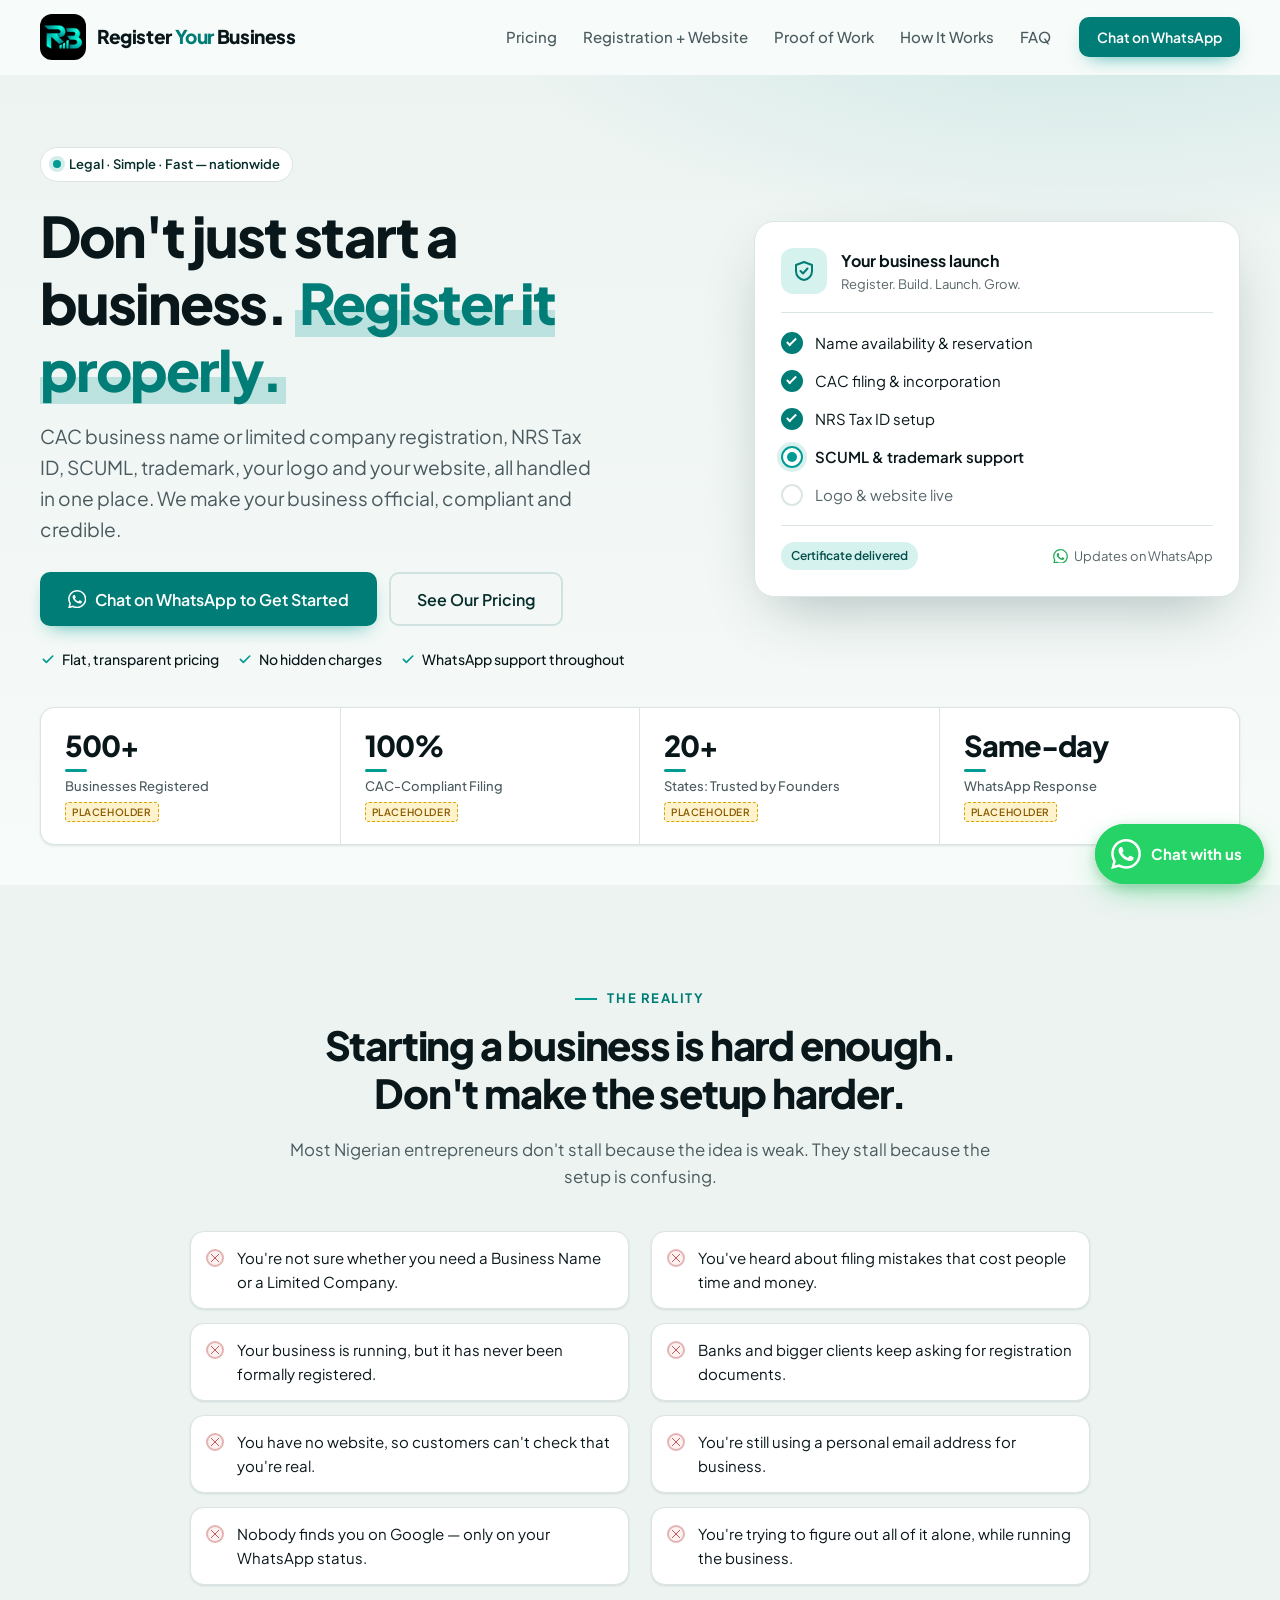
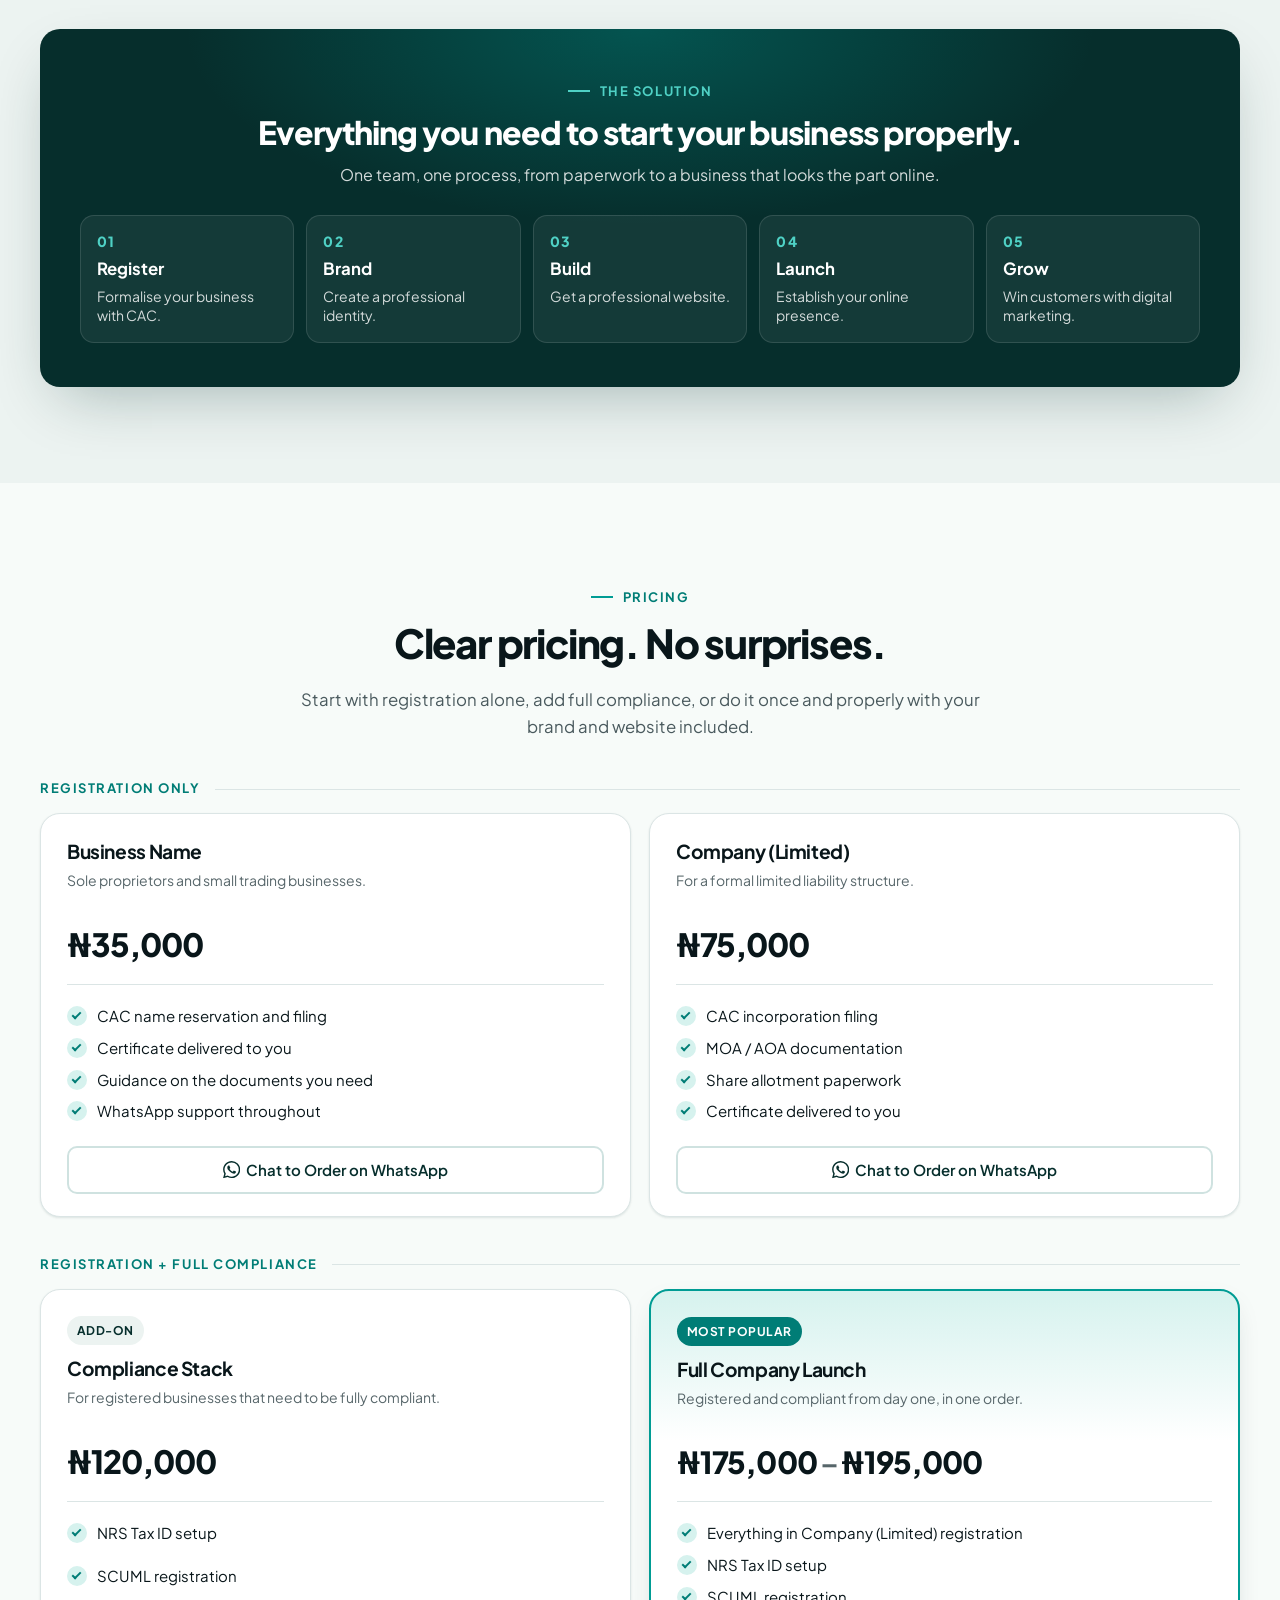
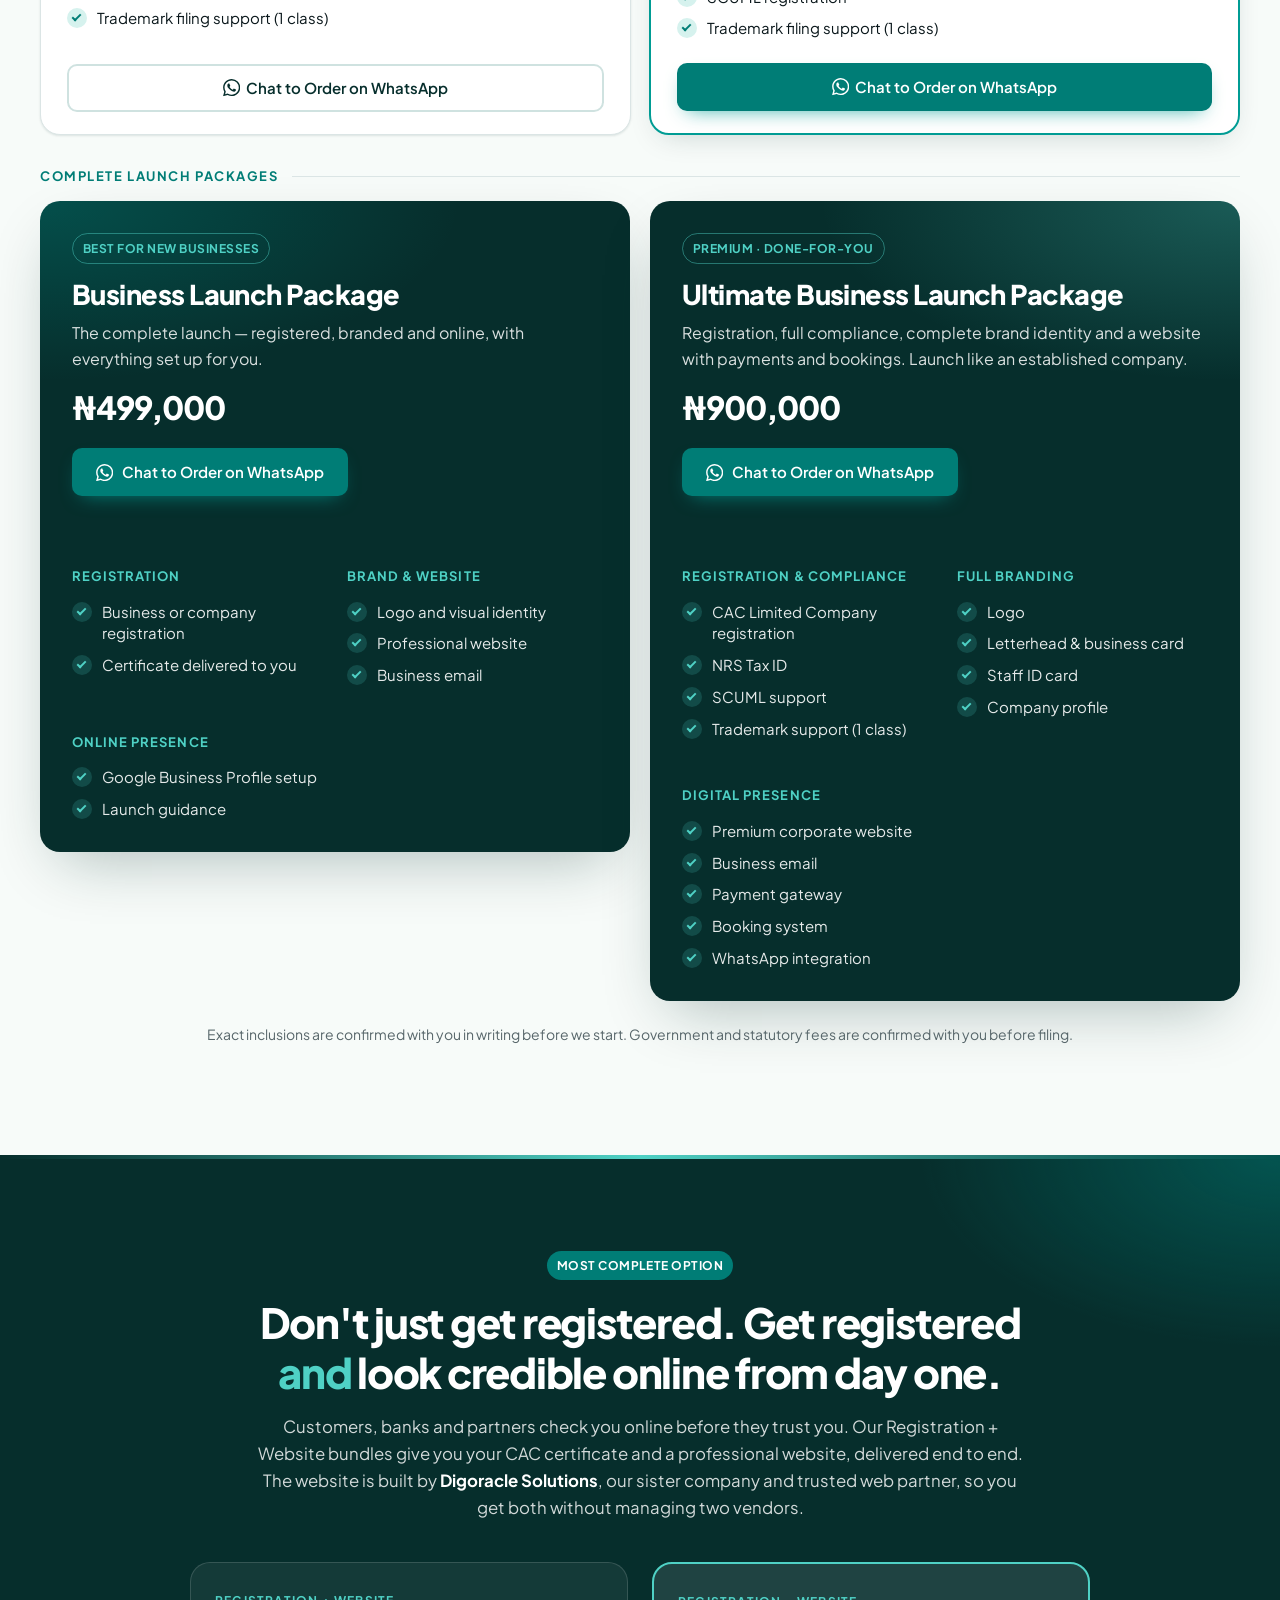
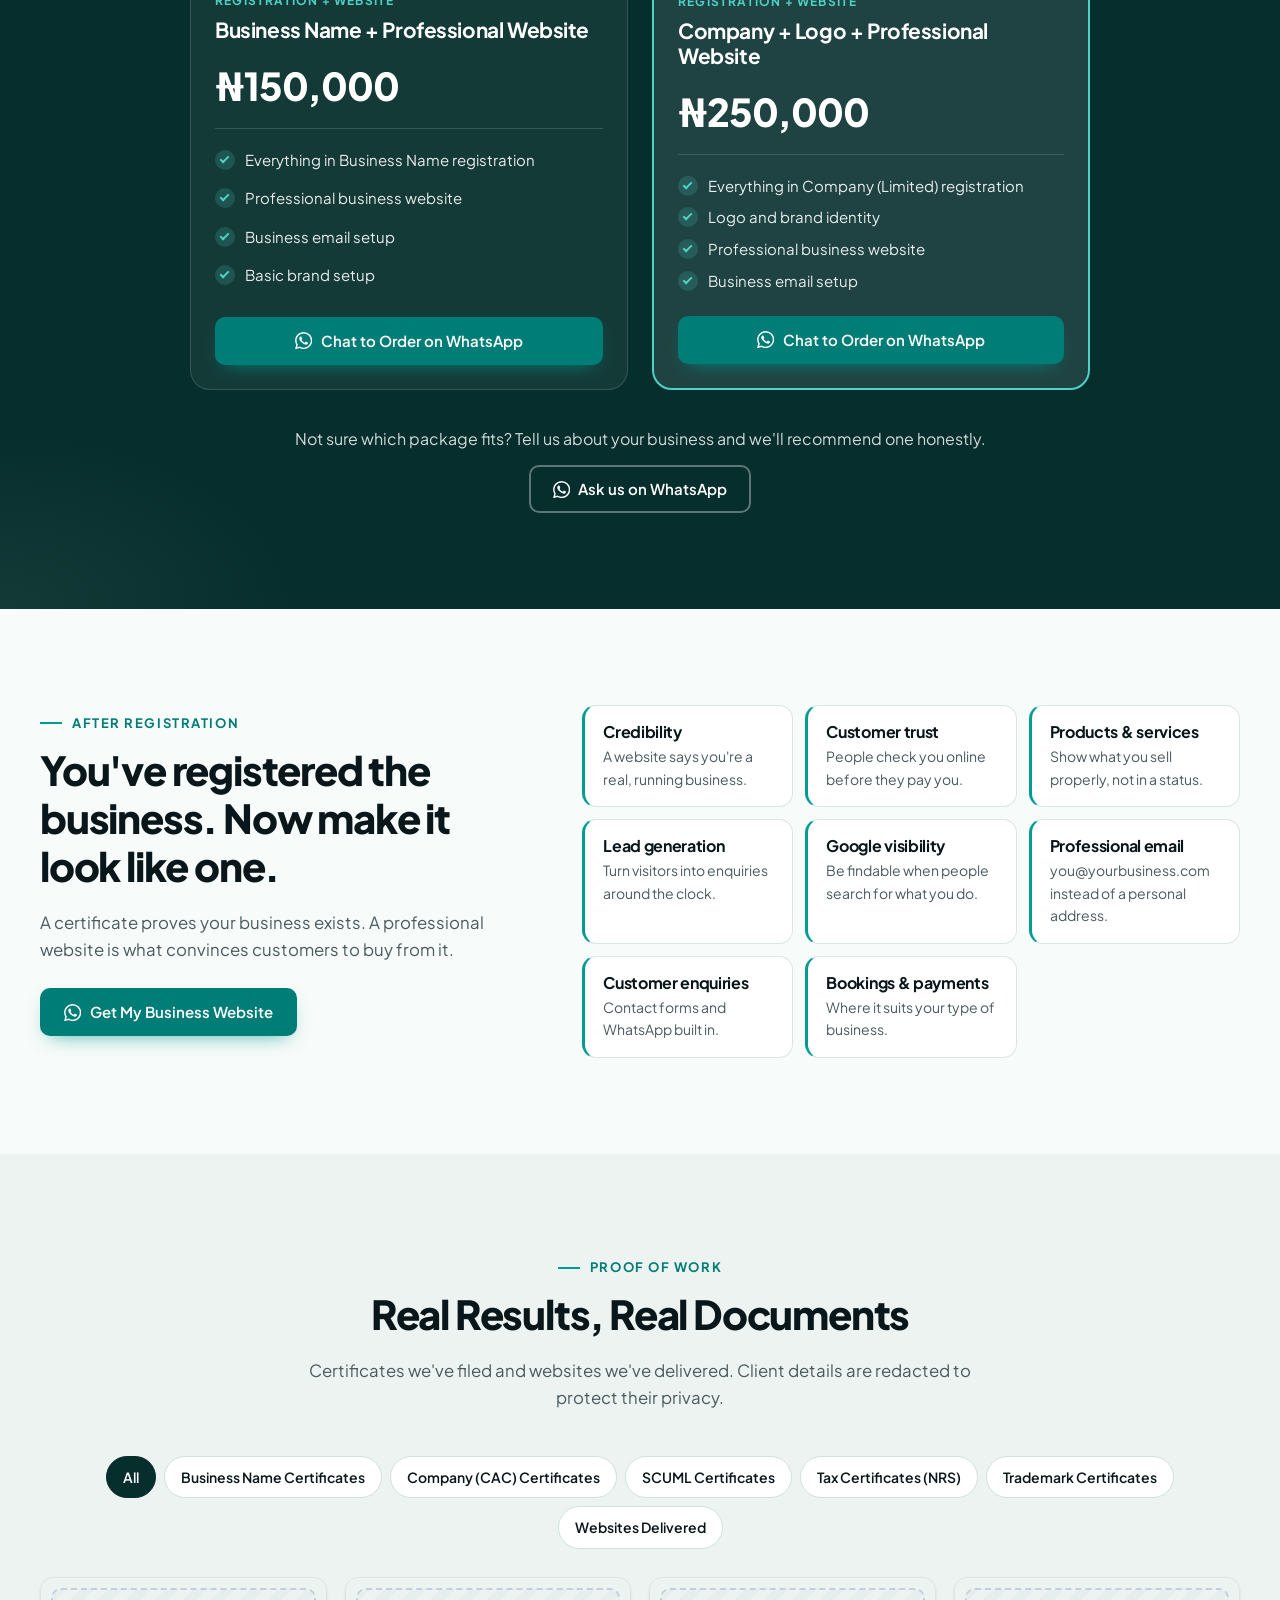
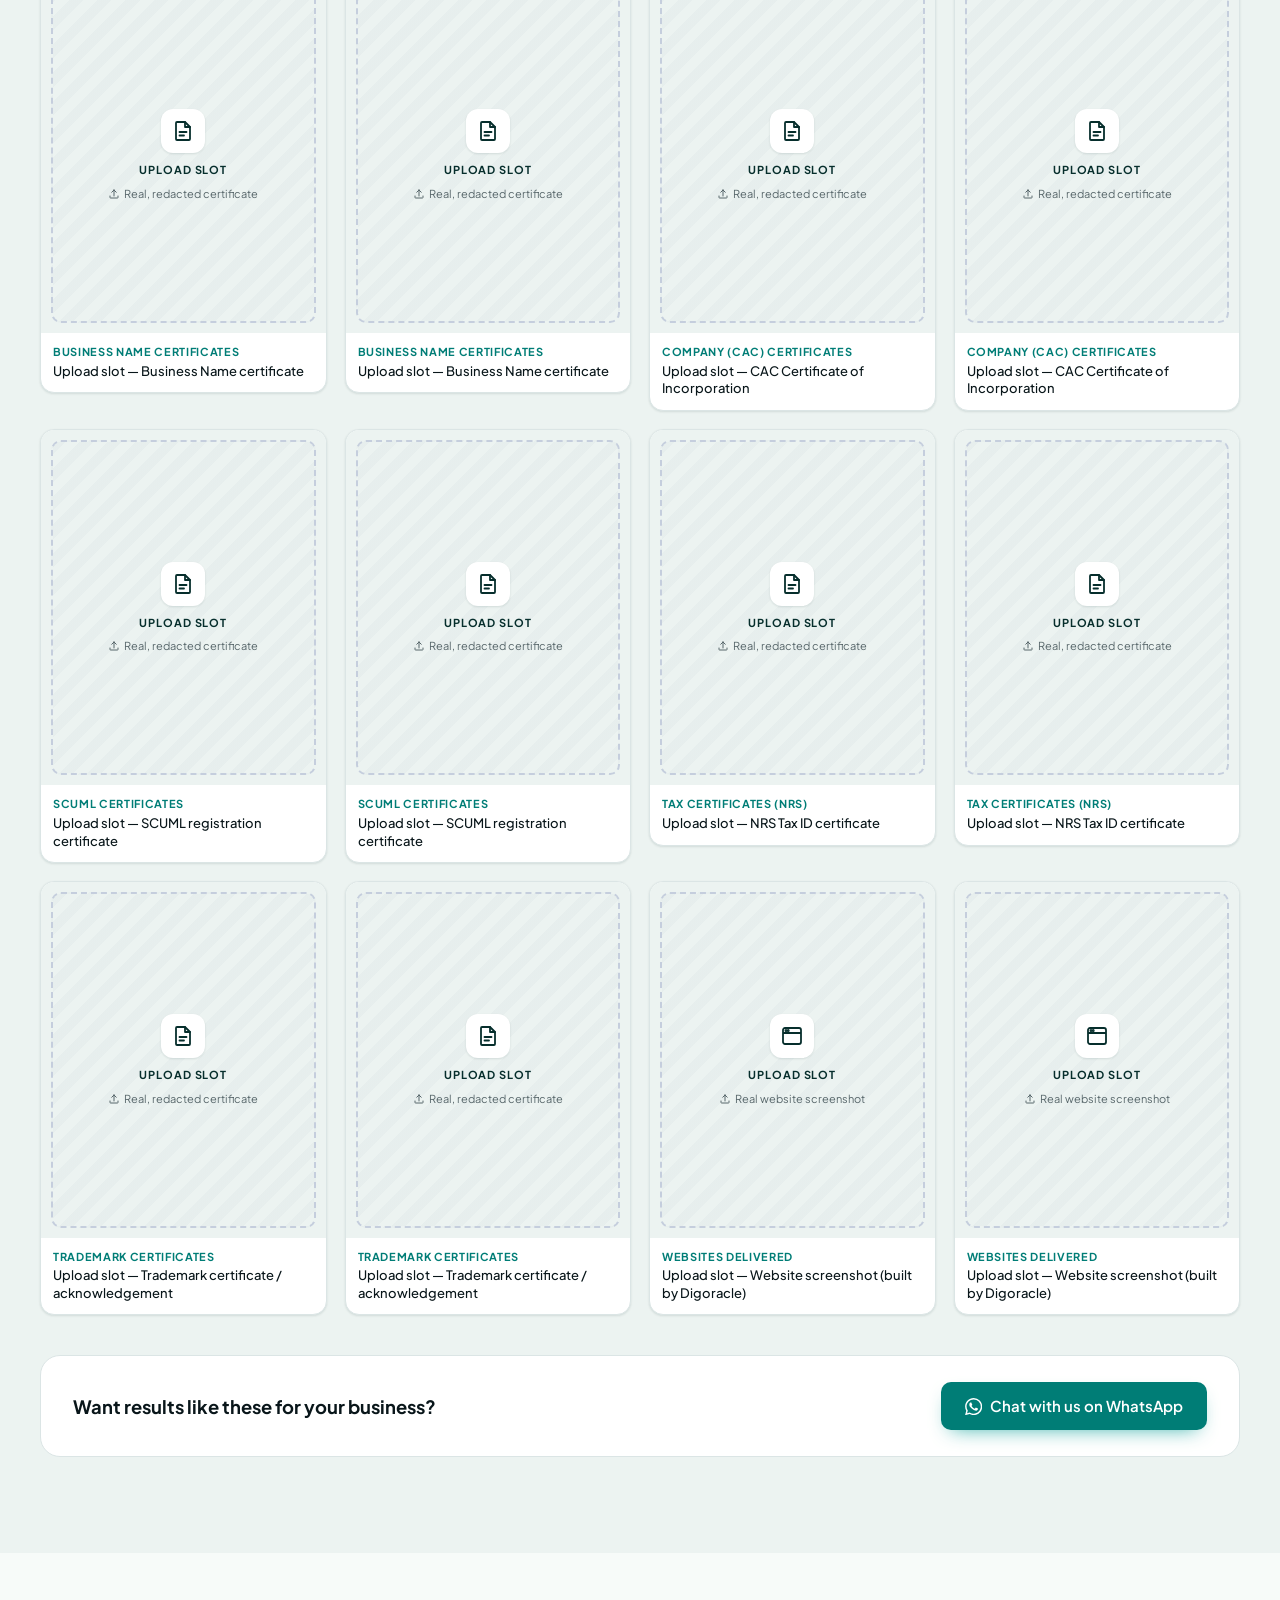
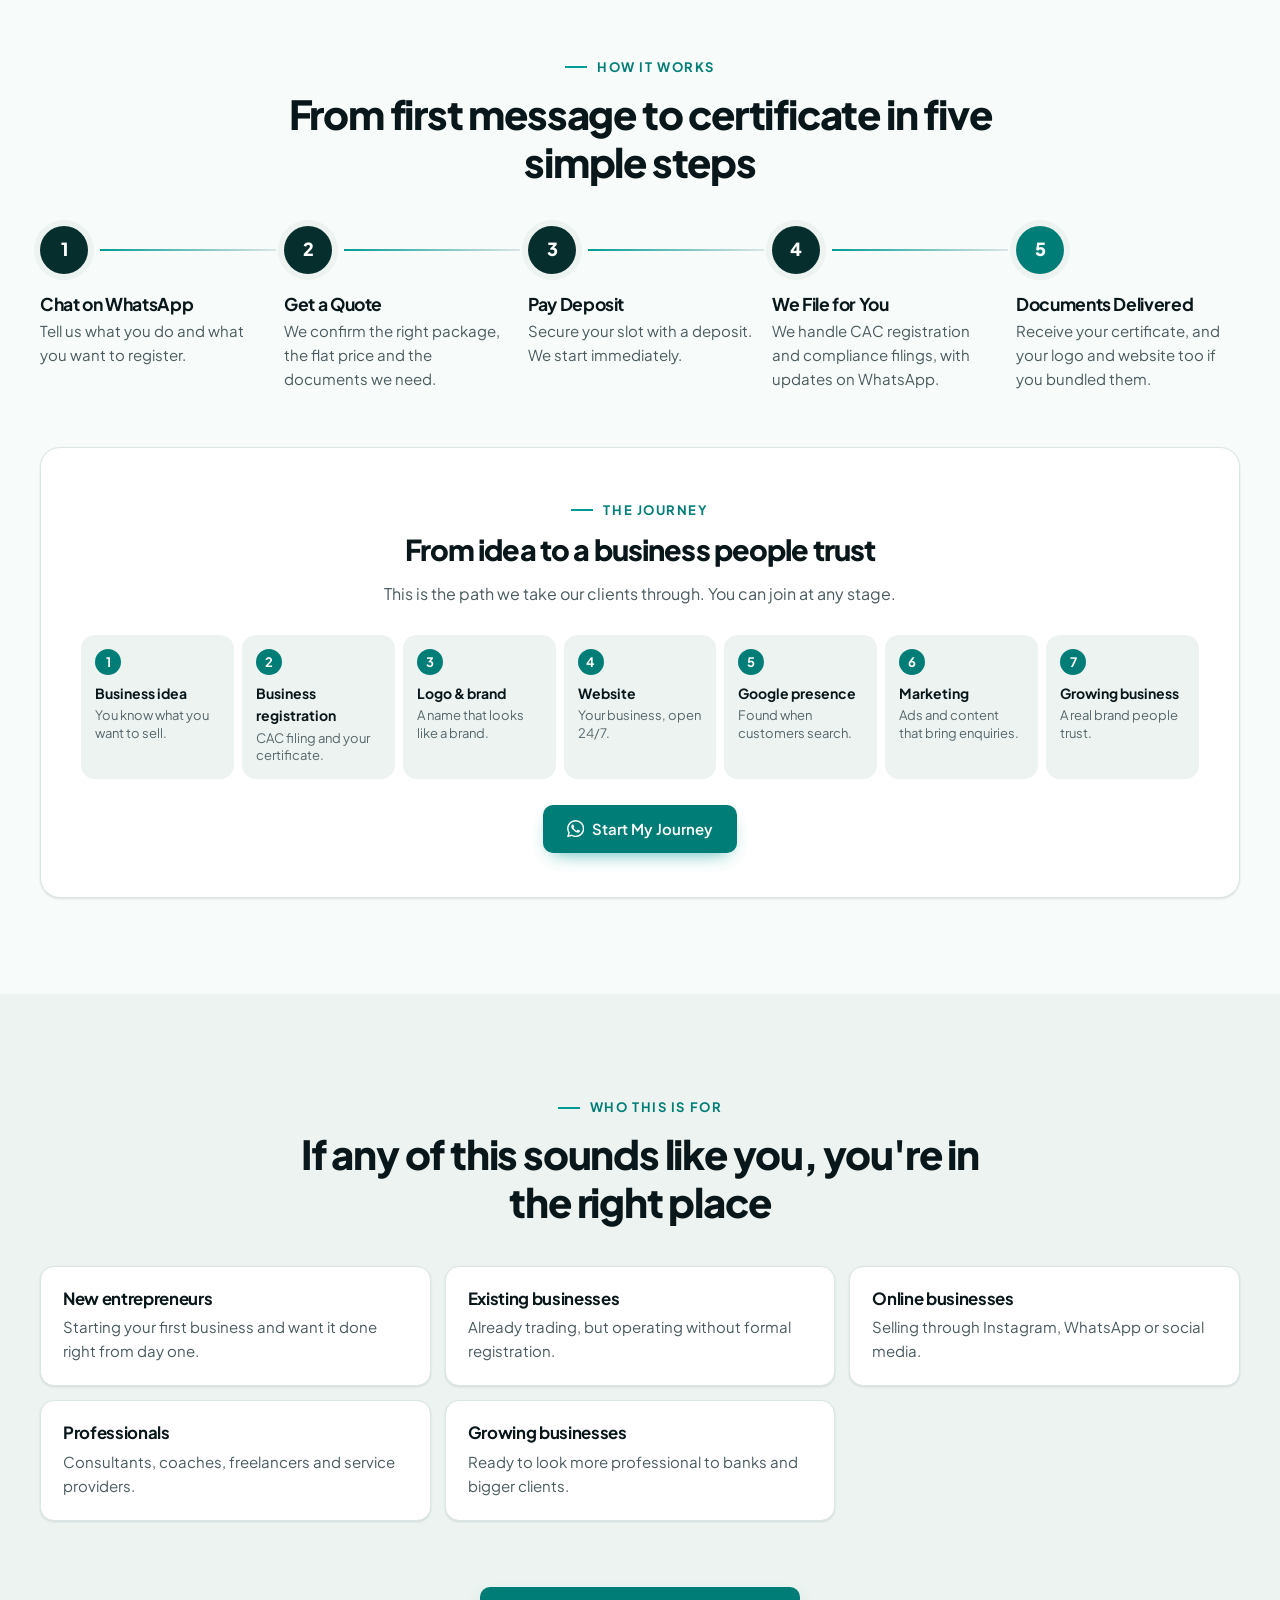
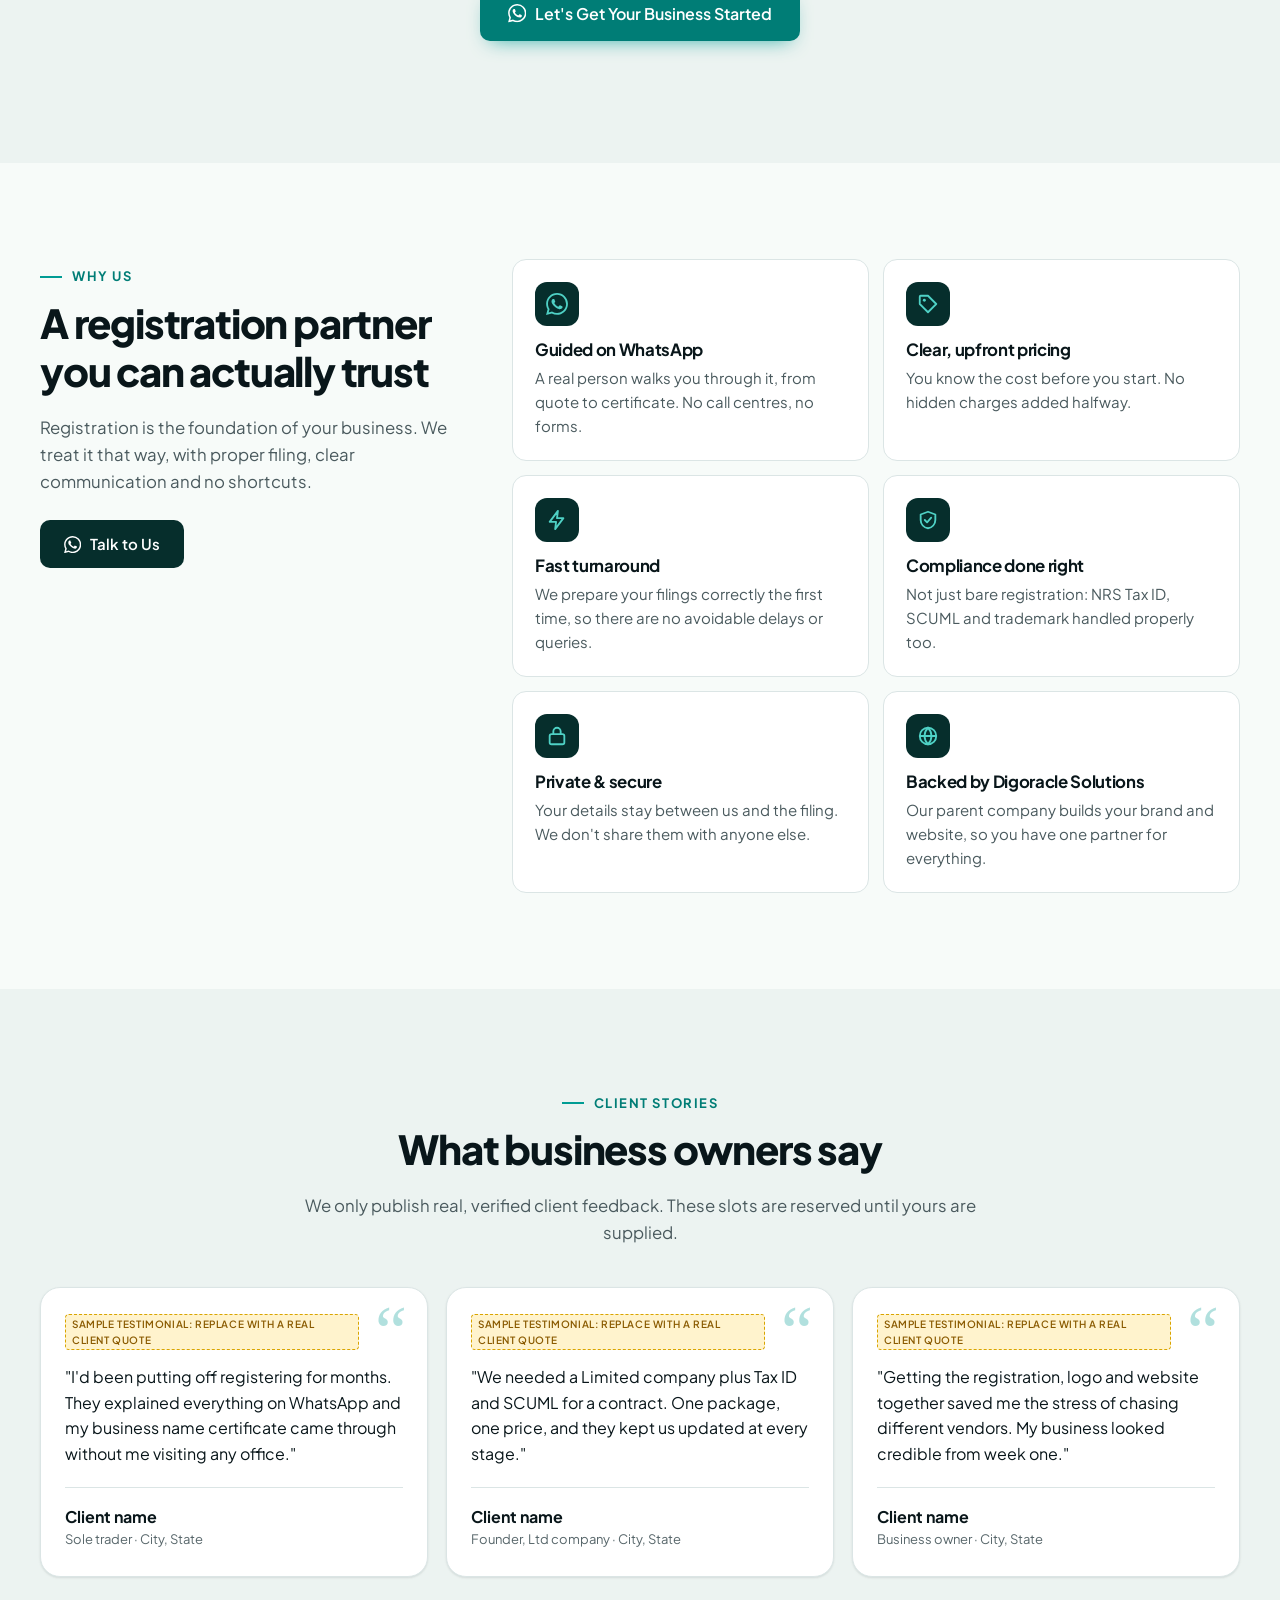
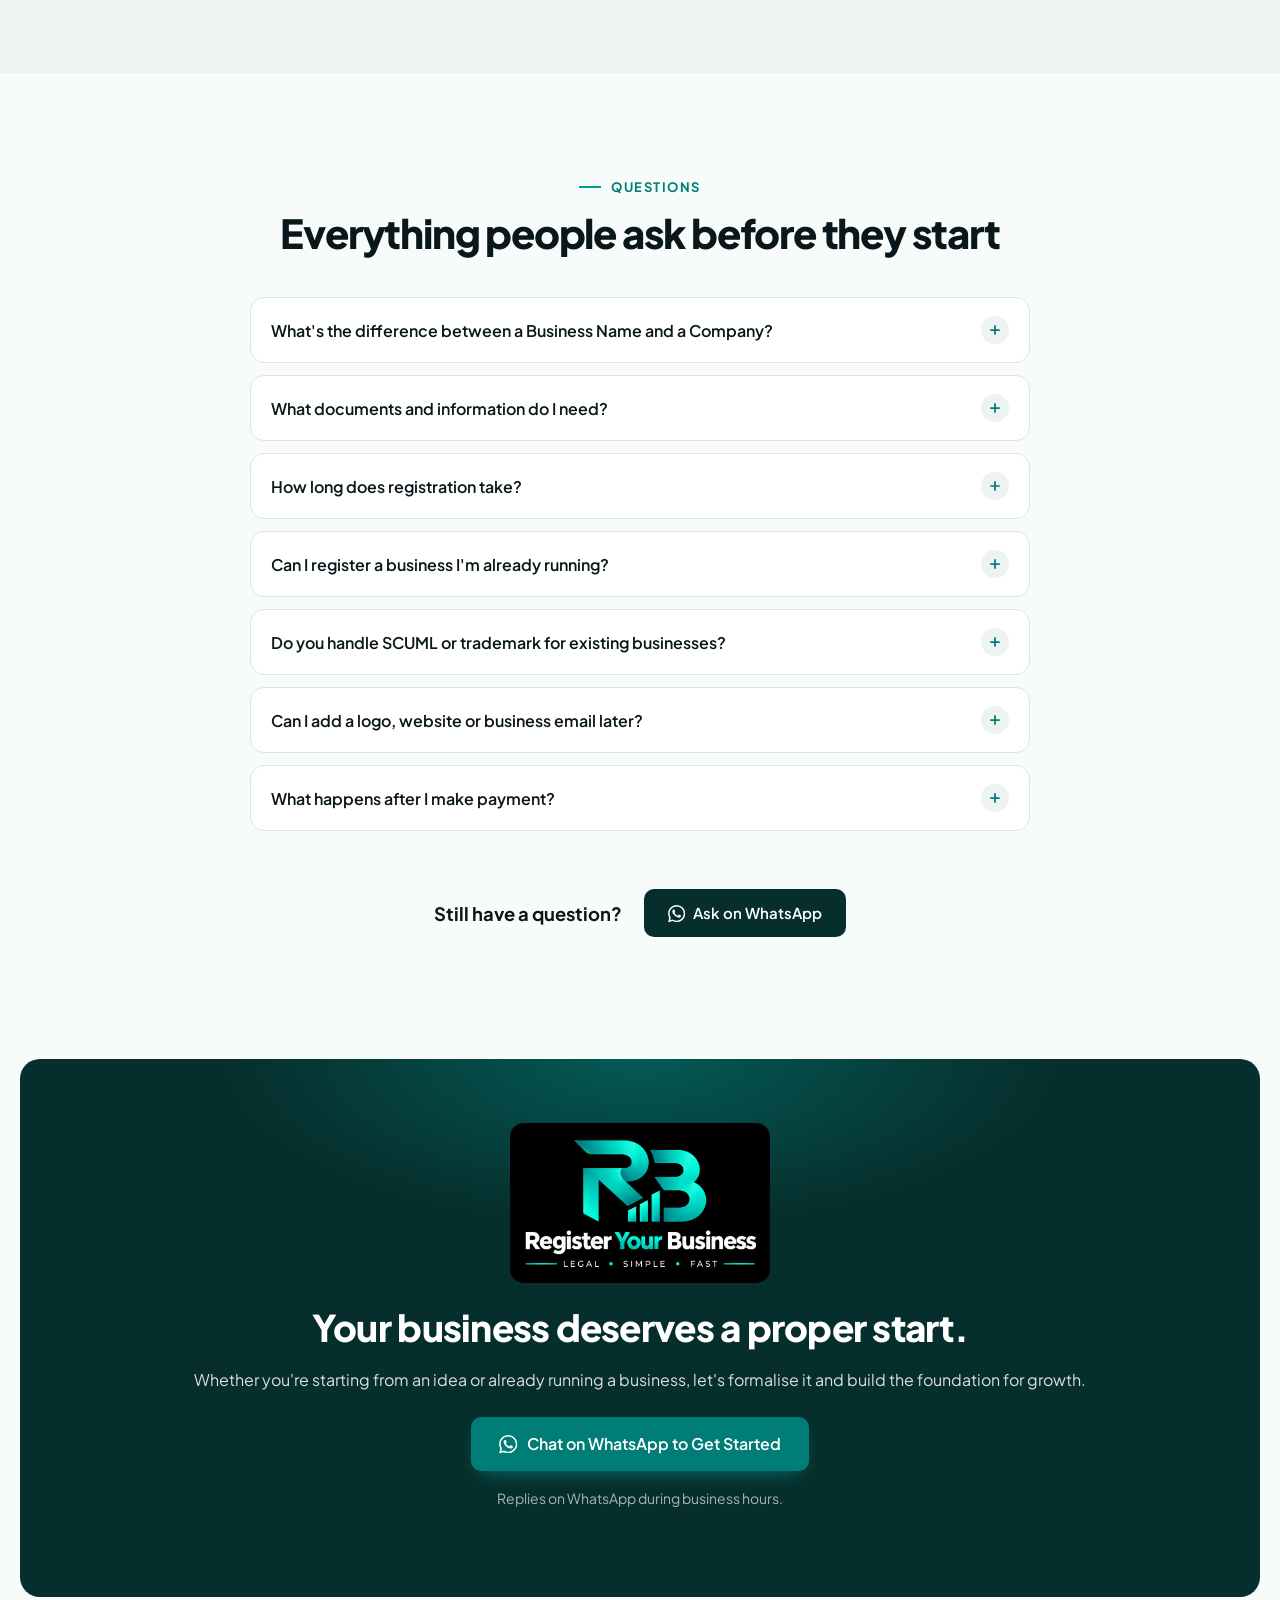
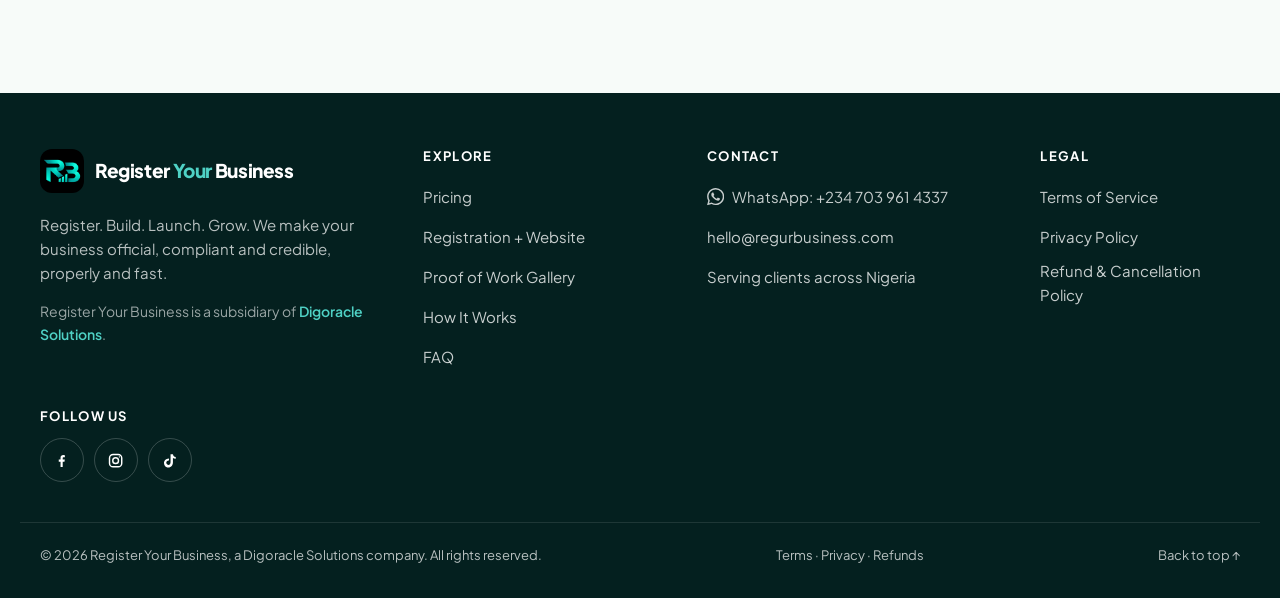
==== commit fa72402b: "Add files via upload" ====
--- a/index.html
+++ b/index.html
@@ -691,6 +691,15 @@
       </div>
 
       <div>
+        <h2 class="footer-title">Legal</h2>
+        <ul class="footer-links">
+          <li><a href="terms.html">Terms of Service</a></li>
+          <li><a href="privacy.html">Privacy Policy</a></li>
+          <li><a href="refund-policy.html">Refund &amp; Cancellation Policy</a></li>
+        </ul>
+      </div>
+
+      <div>
         <h2 class="footer-title">Follow us</h2>
         <!-- EDITABLE: replace # with real profile URLs -->
         <ul class="socials">
@@ -702,6 +711,7 @@
     </div>
     <div class="container footer-bottom">
       <p>© <span data-year>2026</span> Register Your Business, a Digoracle Solutions company. All rights reserved.</p>
+      <p class="footer-legal-links"><a href="terms.html">Terms</a> · <a href="privacy.html">Privacy</a> · <a href="refund-policy.html">Refunds</a></p>
       <a href="#top">Back to top ↑</a>
     </div>
   </footer>
--- a/css/styles.css
+++ b/css/styles.css
@@ -2,36 +2,49 @@
    Regurbusiness — styles (mobile-first)
    ========================================================================== */
 :root {
-  --navy: #1F3864;
-  --navy-900: #13254A;
-  --navy-950: #0D1B38;
-  --navy-700: #2A4A80;
-  --navy-50: #F1F4F9;
-  --navy-100: #E2E8F2;
-  --gold: #B8860B;
-  --gold-text: #8A6508;      /* AA-contrast gold for small text on white */
-  --gold-light: #D9AE4A;     /* gold for text/icons on navy */
-  --gold-50: #FBF5E6;
-  --ink: #16213A;
-  --body: #475069;
-  --muted: #6B7489;
-  --line: #E3E7EF;
+  /* Brand palette (adopted from the Register Your Business identity) */
+  --brand: #009C94;          /* teal, for icons/highlights/large text */
+  --brand-btn: #007D76;      /* button fill: AA contrast with white text */
+  --brand-text: #007D76;     /* small teal text on light backgrounds */
+  --brand-light: #4FD1C5;    /* teal on dark backgrounds */
+  --deep: #062E2C;           /* dark sections & footer */
+  --deep-900: #04201F;
+  --ink: #09161A;
+  --body: #4A5A5E;
+  --muted: #57666A;
+  --line: #DBE5E5;
+  --tint: #ECF3F1;
+  --tint-2: #E6F3F1;
+  --soft: #D6F2EE;
   --white: #FFFFFF;
+  --bg: #F7FBF9;
   --wa: #25D366;
 
   --radius: 14px;
   --radius-lg: 20px;
-  --shadow-sm: 0 1px 2px rgba(19, 37, 74, .06), 0 1px 3px rgba(19, 37, 74, .06);
-  --shadow: 0 10px 30px -12px rgba(19, 37, 74, .22);
-  --shadow-lg: 0 24px 60px -20px rgba(19, 37, 74, .35);
-  --font: "Inter", system-ui, -apple-system, "Segoe UI", Roboto, "Helvetica Neue", Arial, sans-serif;
+  --shadow-sm: 0 1px 2px rgba(6, 46, 44, .06), 0 1px 3px rgba(6, 46, 44, .06);
+  --shadow: 0 10px 30px -12px rgba(6, 46, 44, .22);
+  --shadow-lg: 0 24px 60px -20px rgba(6, 46, 44, .32);
+  --font: "Plus Jakarta Sans", system-ui, -apple-system, "Segoe UI", Roboto, "Helvetica Neue", Arial, sans-serif;
   --header-h: 64px;
+
+  /* legacy aliases kept so older rules keep working */
+  --navy: var(--deep);
+  --navy-900: var(--deep);
+  --navy-950: var(--deep-900);
+  --navy-700: #0B4744;
+  --navy-50: var(--tint);
+  --navy-100: #CFE2E0;
+  --gold: var(--brand);
+  --gold-text: var(--brand-text);
+  --gold-light: var(--brand-light);
+  --gold-50: var(--soft);
 }
 
 *, *::before, *::after { box-sizing: border-box; }
 html { scroll-behavior: smooth; scroll-padding-top: calc(var(--header-h) + 12px); -webkit-text-size-adjust: 100%; }
 @media (prefers-reduced-motion: reduce) { html { scroll-behavior: auto; } *, *::before, *::after { animation: none !important; transition: none !important; } }
-body { margin: 0; font-family: var(--font); font-size: 16px; line-height: 1.6; color: var(--body); background: var(--white); -webkit-font-smoothing: antialiased; }
+body { margin: 0; font-family: var(--font); font-size: 16px; line-height: 1.6; color: var(--body); background: var(--bg); -webkit-font-smoothing: antialiased; }
 img { max-width: 100%; height: auto; display: block; }
 h1, h2, h3, h4 { color: var(--ink); line-height: 1.2; margin: 0 0 .5em; letter-spacing: -.02em; }
 p { margin: 0 0 1em; }
@@ -39,11 +52,11 @@
 ul, ol { margin: 0; padding: 0; }
 em { font-style: normal; }
 button { font: inherit; }
-:focus-visible { outline: 3px solid var(--gold); outline-offset: 3px; border-radius: 6px; }
+:focus-visible { outline: 3px solid var(--brand-btn); outline-offset: 3px; border-radius: 6px; }
 
 .icon { width: 1.15em; height: 1.15em; flex: none; }
 .sr-only { position: absolute !important; width: 1px; height: 1px; padding: 0; margin: -1px; overflow: hidden; clip: rect(0 0 0 0); white-space: nowrap; border: 0; }
-.skip-link { position: absolute; left: 12px; top: -60px; z-index: 200; background: var(--navy); color: #fff; padding: 10px 16px; border-radius: 8px; text-decoration: none; }
+.skip-link { position: absolute; left: 12px; top: -60px; z-index: 200; background: var(--deep); color: #fff; padding: 10px 16px; border-radius: 8px; text-decoration: none; }
 .skip-link:focus { top: 12px; }
 .container { width: 100%; max-width: 1240px; margin: 0 auto; padding-inline: 20px; }
 
@@ -58,8 +71,10 @@
 .btn--sm { min-height: 40px; padding: 8px 16px; font-size: 14px; }
 .btn--lg { min-height: 54px; padding: 14px 26px; font-size: 16px; }
 .btn--block { width: 100%; }
-.btn--gold { background: var(--gold); color: var(--navy-950); box-shadow: 0 6px 18px -8px rgba(184, 134, 11, .7); }
-.btn--gold:hover { background: #C8961A; }
+.btn--gold, .btn--brand { background: var(--brand-btn); color: #fff; box-shadow: 0 8px 20px -10px rgba(0, 156, 148, .85); }
+.btn--gold:hover, .btn--brand:hover { background: #00655F; }
+.btn--dark { background: var(--deep); color: #fff; }
+.btn--dark:hover { background: #0B4744; }
 .btn--navy { background: var(--navy); color: #fff; }
 .btn--navy:hover { background: var(--navy-700); }
 .btn--outline { background: #fff; color: var(--navy); border-color: var(--navy-100); }
@@ -67,29 +82,29 @@
 .btn--ghost { background: transparent; color: var(--navy); border-color: var(--navy-100); }
 .btn--ghost:hover { border-color: var(--navy); }
 .btn--ghost-light { background: transparent; color: #fff; border-color: rgba(255,255,255,.35); }
-.btn--ghost-light:hover { border-color: var(--gold-light); color: var(--gold-light); }
+.btn--ghost-light:hover { border-color: var(--brand-light); color: var(--brand-light); }
 @media (max-width: 599px) { .btn--block-mobile { width: 100%; } }
 
 /* ---------- Tags / pills ---------- */
 .tag { display: inline-block; font-size: 12px; font-weight: 700; letter-spacing: .04em; text-transform: uppercase; padding: 5px 10px; border-radius: 999px; }
-.tag--gold { background: var(--gold); color: var(--navy-950); }
+.tag--gold, .tag--brand { background: var(--brand-btn); color: #fff; }
 .tag--muted { background: var(--navy-50); color: var(--navy); }
-.tag--gold-outline { color: var(--gold-light); border: 1px solid rgba(217, 174, 74, .5); }
+.tag--gold-outline, .tag--brand-outline { color: var(--brand-light); border: 1px solid rgba(79, 209, 197, .45); }
 .pill { font-size: 12px; font-weight: 600; padding: 4px 10px; border-radius: 999px; }
-.pill--gold { background: var(--gold-50); color: var(--gold-text); }
+.pill--gold, .pill--brand { background: var(--soft); color: #024E4A; }
 
 /* ---------- Header ---------- */
-.site-header { position: sticky; top: 0; z-index: 100; background: rgba(255,255,255,.92); backdrop-filter: saturate(1.4) blur(10px); -webkit-backdrop-filter: saturate(1.4) blur(10px); border-bottom: 1px solid transparent; transition: border-color .2s, box-shadow .2s; }
+.site-header { position: sticky; top: 0; z-index: 100; background: rgba(247,251,249,.92); backdrop-filter: saturate(1.4) blur(10px); -webkit-backdrop-filter: saturate(1.4) blur(10px); border-bottom: 1px solid transparent; transition: border-color .2s, box-shadow .2s; }
 .site-header.is-scrolled { border-color: var(--line); box-shadow: var(--shadow-sm); }
 .header-inner { display: flex; align-items: center; justify-content: space-between; height: var(--header-h); }
-.brand { display: inline-flex; align-items: center; gap: 10px; text-decoration: none; color: var(--navy); font-weight: 800; font-size: 20px; letter-spacing: -.02em; }
-.brand__mark { position: relative; display: grid; place-items: center; width: 36px; height: 36px; border-radius: 9px; background: var(--navy); color: #fff; font-size: 19px; font-weight: 800; }
-.brand__mark::after { content: ""; position: absolute; top: -3px; right: -3px; width: 11px; height: 11px; border-radius: 50%; background: var(--gold); border: 2px solid #fff; }
-.brand__text span { color: var(--gold-text); }
+.brand { display: inline-flex; align-items: center; gap: 11px; text-decoration: none; color: var(--ink); font-weight: 800; font-size: 17px; letter-spacing: -.02em; }
+.brand__logo { width: 40px; height: 40px; border-radius: 10px; background: #000; flex: none; }
+.brand__text { line-height: 1.15; max-width: 9ch; }
+.brand__text span { color: var(--brand-text); }
 .brand--light { color: #fff; }
-.brand--light .brand__mark { background: #fff; color: var(--navy); }
-.brand--light .brand__mark::after { border-color: var(--navy-950); }
-.brand--light .brand__text span { color: var(--gold-light); }
+.brand--light .brand__text span { color: var(--brand-light); }
+@media (min-width: 420px) { .brand__text { max-width: none; } }
+@media (min-width: 960px) { .brand { font-size: 19px; } .brand__logo { width: 46px; height: 46px; border-radius: 12px; } }
 
 .nav-toggle { display: inline-grid; place-items: center; width: 44px; height: 44px; border: 1px solid var(--line); border-radius: 10px; background: #fff; cursor: pointer; }
 .nav-toggle__bar, .nav-toggle__bar::before, .nav-toggle__bar::after { display: block; width: 20px; height: 2px; background: var(--navy); border-radius: 2px; position: relative; transition: transform .2s, background-color .2s; }
@@ -118,18 +133,18 @@
 
 /* ---------- Hero ---------- */
 .hero { position: relative; padding: 40px 0 28px; background:
-  radial-gradient(1000px 420px at 85% -10%, rgba(184,134,11,.08), transparent 60%),
-  linear-gradient(180deg, var(--navy-50) 0%, #fff 100%); overflow: hidden; }
+  radial-gradient(1000px 420px at 85% -10%, rgba(0,156,148,.12), transparent 60%),
+  linear-gradient(180deg, var(--tint) 0%, var(--bg) 100%); overflow: hidden; }
 .hero__grid { display: grid; gap: 40px; align-items: center; }
 .eyebrow { display: inline-flex; align-items: center; gap: 8px; font-size: 13px; font-weight: 600; color: var(--navy); background: #fff; border: 1px solid var(--line); padding: 6px 12px; border-radius: 999px; margin-bottom: 20px; }
-.eyebrow__dot { width: 8px; height: 8px; border-radius: 50%; background: var(--gold); box-shadow: 0 0 0 4px rgba(184,134,11,.18); }
+.eyebrow__dot { width: 8px; height: 8px; border-radius: 50%; background: var(--brand); box-shadow: 0 0 0 4px rgba(0,156,148,.18); }
 .hero h1 { font-size: clamp(2rem, 7.4vw, 3.5rem); font-weight: 800; letter-spacing: -.035em; margin-bottom: 18px; }
-.hero h1 em { color: var(--navy); background: linear-gradient(transparent 62%, rgba(184,134,11,.28) 62%); padding: 0 .06em; }
+.hero h1 em { color: var(--brand-text); background: linear-gradient(transparent 62%, rgba(0,156,148,.22) 62%); padding: 0 .06em; }
 .hero__lede { font-size: clamp(1.02rem, 2.6vw, 1.2rem); max-width: 40ch; color: var(--body); margin-bottom: 28px; }
 .hero__actions { display: flex; flex-direction: column; gap: 12px; }
 .hero__assurances { list-style: none; display: flex; flex-wrap: wrap; gap: 8px 18px; margin-top: 22px; font-size: 14px; font-weight: 500; color: var(--ink); }
 .hero__assurances li { display: inline-flex; align-items: center; gap: 6px; }
-.hero__assurances .icon { color: var(--gold); }
+.hero__assurances .icon { color: var(--brand); }
 @media (min-width: 560px) { .hero__actions { flex-direction: row; flex-wrap: wrap; } }
 @media (min-width: 960px) {
   .hero { padding: 72px 0 40px; }
@@ -139,9 +154,9 @@
 .hero__card { display: none; }
 @media (min-width: 960px) { .hero__card { display: block; } }
 .launch-card { background: #fff; border: 1px solid var(--line); border-radius: var(--radius-lg); box-shadow: var(--shadow-lg); padding: 26px; position: relative; }
-.launch-card::before { content: ""; position: absolute; inset: 14px -14px -14px 14px; border-radius: var(--radius-lg); background: var(--navy); z-index: -1; opacity: .9; }
+.launch-card::before { content: ""; position: absolute; inset: 14px -14px -14px 14px; border-radius: var(--radius-lg); background: var(--deep); z-index: -1; opacity: .9; }
 .launch-card__head { display: flex; gap: 14px; align-items: center; padding-bottom: 18px; border-bottom: 1px solid var(--line); }
-.launch-card__seal { display: grid; place-items: center; width: 46px; height: 46px; border-radius: 12px; background: var(--gold-50); color: var(--gold); }
+.launch-card__seal { display: grid; place-items: center; width: 46px; height: 46px; border-radius: 12px; background: var(--soft); color: var(--brand-text); }
 .launch-card__seal .icon { width: 24px; height: 24px; }
 .launch-card__title { margin: 0; font-weight: 700; color: var(--ink); }
 .launch-card__sub { margin: 0; font-size: 13px; color: var(--muted); }
@@ -149,11 +164,11 @@
 .launch-steps li { display: flex; align-items: center; gap: 12px; font-size: 15px; color: var(--muted); }
 .launch-steps li span { width: 22px; height: 22px; border-radius: 50%; border: 2px solid var(--line); flex: none; position: relative; }
 .launch-steps li.is-done { color: var(--ink); }
-.launch-steps li.is-done span { background: var(--navy); border-color: var(--navy); }
+.launch-steps li.is-done span { background: var(--brand-btn); border-color: var(--brand-btn); }
 .launch-steps li.is-done span::after { content: ""; position: absolute; left: 6px; top: 2px; width: 5px; height: 10px; border: solid #fff; border-width: 0 2px 2px 0; transform: rotate(45deg); }
 .launch-steps li.is-active { color: var(--ink); font-weight: 600; }
-.launch-steps li.is-active span { border-color: var(--gold); box-shadow: 0 0 0 4px rgba(184,134,11,.15); }
-.launch-steps li.is-active span::after { content: ""; position: absolute; inset: 4px; border-radius: 50%; background: var(--gold); }
+.launch-steps li.is-active span { border-color: var(--brand); box-shadow: 0 0 0 4px rgba(0,156,148,.15); }
+.launch-steps li.is-active span::after { content: ""; position: absolute; inset: 4px; border-radius: 50%; background: var(--brand); }
 .launch-card__foot { display: flex; justify-content: space-between; align-items: center; gap: 10px; padding-top: 16px; border-top: 1px solid var(--line); }
 .launch-card__chat { display: inline-flex; align-items: center; gap: 6px; font-size: 13px; color: var(--muted); }
 .launch-card__chat .icon { color: #1DA851; }
@@ -163,8 +178,8 @@
 .trust-bar li { display: flex; flex-direction: column; align-items: flex-start; padding: 16px 18px; border-right: 1px solid var(--line); border-bottom: 1px solid var(--line); }
 .trust-bar li:nth-child(2n) { border-right: 0; }
 .trust-bar li:nth-child(n+3) { border-bottom: 0; }
-.trust-bar strong { font-size: clamp(1.35rem, 5vw, 1.8rem); font-weight: 800; color: var(--navy); letter-spacing: -.03em; line-height: 1.1; }
-.trust-bar strong::after { content: ""; display: block; width: 22px; height: 3px; border-radius: 2px; background: var(--gold); margin: 8px 0 6px; }
+.trust-bar strong { font-size: clamp(1.35rem, 5vw, 1.8rem); font-weight: 800; color: var(--ink); letter-spacing: -.03em; line-height: 1.1; }
+.trust-bar strong::after { content: ""; display: block; width: 22px; height: 3px; border-radius: 2px; background: var(--brand); margin: 8px 0 6px; }
 .trust-bar span { font-size: 13px; line-height: 1.35; color: var(--body); font-weight: 500; }
 @media (min-width: 760px) {
   .trust-bar { grid-template-columns: repeat(4, 1fr); }
@@ -175,23 +190,24 @@
 
 /* ---------- Sections ---------- */
 .section { padding: 64px 0; }
-.section--tint { background: var(--navy-50); }
+.section--tint { background: var(--tint); }
 @media (min-width: 960px) { .section { padding: 96px 0; } }
 .section-head { text-align: center; max-width: 720px; margin: 0 auto 40px; }
 .section-head--left { text-align: left; margin: 0; }
 .section-head h2 { font-size: clamp(1.65rem, 4.6vw, 2.5rem); font-weight: 800; letter-spacing: -.03em; }
 .section-head p { font-size: 1.05rem; }
 .kicker { display: inline-flex; align-items: center; gap: 10px; font-size: 13px !important; font-weight: 700; letter-spacing: .12em; text-transform: uppercase; color: var(--gold-text); margin-bottom: 12px !important; }
-.kicker::before { content: ""; width: 22px; height: 2px; background: var(--gold); }
+.kicker::before { content: ""; width: 22px; height: 2px; background: var(--brand); }
+.kicker--center { justify-content: center; }
 
 /* Checklists */
 .checklist { list-style: none; display: grid; gap: 10px; }
 .checklist li { position: relative; padding-left: 30px; font-size: 15px; line-height: 1.45; color: var(--ink); }
-.checklist li::before { content: ""; position: absolute; left: 0; top: 1px; width: 20px; height: 20px; border-radius: 50%; background: var(--gold-50); }
-.checklist li::after { content: ""; position: absolute; left: 7px; top: 5px; width: 5px; height: 9px; border: solid var(--gold); border-width: 0 2px 2px 0; transform: rotate(45deg); }
+.checklist li::before { content: ""; position: absolute; left: 0; top: 1px; width: 20px; height: 20px; border-radius: 50%; background: var(--soft); }
+.checklist li::after { content: ""; position: absolute; left: 7px; top: 5px; width: 5px; height: 9px; border: solid var(--brand-text); border-width: 0 2px 2px 0; transform: rotate(45deg); }
 .checklist--light li { color: rgba(255,255,255,.9); }
-.checklist--light li::before { background: rgba(217,174,74,.16); }
-.checklist--light li::after { border-color: var(--gold-light); }
+.checklist--light li::before { background: rgba(79,209,197,.18); }
+.checklist--light li::after { border-color: var(--brand-light); }
 
 /* ---------- Pricing ---------- */
 .pricing-grid { display: grid; gap: 18px; }
@@ -203,16 +219,16 @@
 .price-card__name { font-size: 1.2rem; font-weight: 700; margin-bottom: 6px; }
 .price-card__for { font-size: 14px; color: var(--muted); margin-bottom: 18px; min-height: 2.9em; }
 .price { margin: 0 0 20px; padding-bottom: 20px; border-bottom: 1px solid var(--line); }
-.price__amount { font-size: 2rem; font-weight: 800; color: var(--navy); letter-spacing: -.03em; line-height: 1.1; }
+.price__amount { font-size: 2rem; font-weight: 800; color: var(--ink); letter-spacing: -.03em; line-height: 1.1; }
 .price__dash { margin: 0 .1em; color: var(--muted); font-weight: 600; }
 .price-card .checklist { margin-bottom: 24px; flex: 1; }
-.price-card--popular { border: 2px solid var(--gold); box-shadow: var(--shadow); background: linear-gradient(180deg, var(--gold-50) 0, #fff 140px); }
+.price-card--popular { border: 2px solid var(--brand); box-shadow: var(--shadow); background: linear-gradient(180deg, var(--soft) 0, #fff 150px); }
 .price-card--popular .price__amount { font-size: 1.6rem; }
 @media (min-width: 1200px) { .price-card { padding-inline: 20px; } .price-card .btn { font-size: 14px; padding-inline: 8px; gap: .4em; white-space: nowrap; } .price-card--popular { transform: translateY(-8px); } .price-card--popular:hover { transform: translateY(-10px); } .price-card--popular .price__amount { font-size: 1.45rem; } }
 
-.ultimate-card { margin-top: 22px; display: grid; gap: 28px; background: var(--navy-950); background-image: radial-gradient(700px 300px at 0% 0%, rgba(184,134,11,.18), transparent 60%); color: rgba(255,255,255,.85); border-radius: var(--radius-lg); padding: 30px 22px; box-shadow: var(--shadow-lg); }
-.ultimate-card h3 { color: #fff; font-size: clamp(1.4rem, 4vw, 1.85rem); font-weight: 800; margin: 14px 0 10px; }
-.ultimate-card h4 { color: var(--gold-light); font-size: 13px; letter-spacing: .08em; text-transform: uppercase; margin-bottom: 14px; }
+.ultimate-card { display: grid; gap: 28px; background: var(--deep); background-image: radial-gradient(700px 300px at 0% 0%, rgba(0,156,148,.3), transparent 60%); color: rgba(255,255,255,.85); border-radius: var(--radius-lg); padding: 30px 22px; box-shadow: var(--shadow-lg); }
+.ultimate-card h4 { color: #fff; font-size: clamp(1.3rem, 3.6vw, 1.7rem); font-weight: 800; margin: 14px 0 10px; }
+.ultimate-card h5 { color: var(--brand-light); font-size: 13px; letter-spacing: .08em; text-transform: uppercase; margin-bottom: 14px; }
 .price--light { border-color: rgba(255,255,255,.14); }
 .price--light .price__amount { color: #fff; }
 .ultimate-card .price { border: 0; padding: 0; margin: 18px 0 22px; }
@@ -221,23 +237,23 @@
 @media (min-width: 1000px) { .ultimate-card { grid-template-columns: .9fr 1.6fr; padding: 40px; gap: 48px; align-items: center; } }
 
 /* ---------- Bundle (flagship) ---------- */
-.bundle { position: relative; background: var(--navy); color: rgba(255,255,255,.82); overflow: hidden; }
+.bundle { position: relative; background: var(--deep); color: rgba(255,255,255,.82); overflow: hidden; }
 .bundle::before { content: ""; position: absolute; inset: 0; background:
-  radial-gradient(600px 320px at 100% 0%, rgba(184,134,11,.22), transparent 60%),
+  radial-gradient(600px 320px at 100% 0%, rgba(0,156,148,.35), transparent 60%),
   radial-gradient(500px 300px at 0% 100%, rgba(255,255,255,.06), transparent 60%);
   pointer-events: none; }
-.bundle::after { content: ""; position: absolute; left: 0; right: 0; top: 0; height: 4px; background: linear-gradient(90deg, transparent, var(--gold), transparent); }
+.bundle::after { content: ""; position: absolute; left: 0; right: 0; top: 0; height: 4px; background: linear-gradient(90deg, transparent, var(--brand-light), transparent); }
 .bundle .container { position: relative; }
 .bundle__head { max-width: 780px; margin: 0 auto 40px; text-align: center; }
 .bundle__head h2 { color: #fff; font-size: clamp(1.65rem, 4.8vw, 2.6rem); font-weight: 800; letter-spacing: -.03em; margin: 18px 0 16px; }
-.bundle__head h2 em { color: var(--gold-light); }
+.bundle__head h2 em { color: var(--brand-light); }
 .bundle__head p { font-size: 1.05rem; }
 .bundle__head strong { color: #fff; }
 .bundle__grid { display: grid; gap: 18px; max-width: 900px; margin: 0 auto; }
 @media (min-width: 760px) { .bundle__grid { grid-template-columns: 1fr 1fr; gap: 24px; } }
 .bundle-card { display: flex; flex-direction: column; background: rgba(255,255,255,.06); border: 1px solid rgba(255,255,255,.14); border-radius: var(--radius-lg); padding: 28px 24px 24px; }
-.bundle-card--featured { background: rgba(255,255,255,.1); border: 2px solid var(--gold); }
-.bundle-card__label { font-size: 12px; letter-spacing: .1em; text-transform: uppercase; color: var(--gold-light); font-weight: 700; margin-bottom: 8px; }
+.bundle-card--featured { background: rgba(255,255,255,.1); border: 2px solid var(--brand-light); }
+.bundle-card__label { font-size: 12px; letter-spacing: .1em; text-transform: uppercase; color: var(--brand-light); font-weight: 700; margin-bottom: 8px; }
 .bundle-card h3 { color: #fff; font-size: 1.3rem; font-weight: 700; }
 .bundle-card .price { margin: 12px 0 20px; }
 .bundle-card .price__amount { font-size: 2.4rem; }
@@ -251,7 +267,7 @@
 @media (min-width: 900px) { .gallery-tabs { flex-wrap: wrap; justify-content: center; overflow: visible; margin-inline: 0; padding-inline: 0; } }
 .gallery-tab { flex: none; scroll-snap-align: start; min-height: 42px; padding: 9px 16px; border-radius: 999px; border: 1px solid var(--navy-100); background: #fff; color: var(--ink); font-size: 14px; font-weight: 600; cursor: pointer; white-space: nowrap; transition: background-color .2s, color .2s, border-color .2s; }
 .gallery-tab:hover { border-color: var(--navy); }
-.gallery-tab[aria-pressed="true"] { background: var(--navy); color: #fff; border-color: var(--navy); }
+.gallery-tab[aria-pressed="true"] { background: var(--deep); color: #fff; border-color: var(--deep); }
 
 .gallery-grid { list-style: none; display: grid; grid-template-columns: repeat(2, 1fr); gap: 12px; }
 @media (min-width: 680px) { .gallery-grid { grid-template-columns: repeat(3, 1fr); gap: 18px; } }
@@ -267,14 +283,14 @@
 .g-item__zoom { position: absolute; right: 8px; bottom: 8px; display: grid; place-items: center; width: 32px; height: 32px; border-radius: 50%; background: rgba(13,27,56,.78); color: #fff; opacity: 0; transition: opacity .2s; }
 .g-item__btn:hover .g-item__zoom, .g-item__btn:focus-visible .g-item__zoom { opacity: 1; }
 .g-item__meta { display: block; padding: 10px 12px 12px; }
-.g-item__cat { display: block; font-size: 11px; font-weight: 700; letter-spacing: .06em; text-transform: uppercase; color: var(--gold-text); margin-bottom: 2px; }
+.g-item__cat { display: block; font-size: 11px; font-weight: 700; letter-spacing: .06em; text-transform: uppercase; color: var(--brand-text); margin-bottom: 2px; }
 .g-item__caption { display: block; font-size: 13px; line-height: 1.35; color: var(--ink); font-weight: 500; }
 
 /* Upload-slot placeholder */
 .slot { position: absolute; inset: 10px; display: flex; flex-direction: column; align-items: center; justify-content: center; gap: 8px; text-align: center; border: 2px dashed #C5CEDD; border-radius: 10px; color: var(--muted); padding: 10px; background: repeating-linear-gradient(-45deg, transparent 0 10px, rgba(31,56,100,.025) 10px 20px); }
 .slot__icon { width: 44px; height: 44px; display: grid; place-items: center; border-radius: 12px; background: #fff; color: var(--navy); box-shadow: var(--shadow-sm); }
 .slot__icon .icon { width: 24px; height: 24px; }
-.slot__title { font-size: 11px; font-weight: 700; letter-spacing: .08em; text-transform: uppercase; color: var(--navy); }
+.slot__title { font-size: 11px; font-weight: 700; letter-spacing: .08em; text-transform: uppercase; color: var(--deep); }
 .slot__hint { display: inline-flex; align-items: center; gap: 4px; font-size: 11px; line-height: 1.3; }
 .slot__hint .icon { width: 12px; height: 12px; }
 .gallery-empty { grid-column: 1 / -1; text-align: center; padding: 30px; color: var(--muted); }
@@ -295,7 +311,7 @@
 .lightbox__media img { max-height: calc(100dvh - 160px); width: auto; object-fit: contain; }
 .lightbox__media .slot { position: relative; inset: auto; width: calc(100% - 32px); min-height: 50vh; margin: 16px; }
 .lightbox__caption { padding: 14px 20px 4px; font-size: 15px; color: var(--ink); font-weight: 500; }
-.lightbox__caption small { display: block; font-size: 12px; color: var(--gold-text); font-weight: 700; letter-spacing: .06em; text-transform: uppercase; }
+.lightbox__caption small { display: block; font-size: 12px; color: var(--brand-text); font-weight: 700; letter-spacing: .06em; text-transform: uppercase; }
 .lightbox__nav { display: flex; align-items: center; justify-content: space-between; padding: 8px 14px 14px; }
 .lightbox__btn { display: grid; place-items: center; width: 44px; height: 44px; border-radius: 50%; border: 1px solid var(--line); background: #fff; color: var(--navy); cursor: pointer; }
 .lightbox__btn:hover { border-color: var(--navy); }
@@ -304,15 +320,15 @@
 /* ---------- How it works ---------- */
 .steps { list-style: none; display: grid; gap: 0; position: relative; max-width: 560px; margin: 0 auto; }
 .step { position: relative; display: flex; gap: 18px; padding-bottom: 28px; }
-.step:not(:last-child)::before { content: ""; position: absolute; left: 23px; top: 50px; bottom: 4px; width: 2px; background: linear-gradient(var(--gold), var(--navy-100)); }
-.step__num { flex: none; display: grid; place-items: center; width: 48px; height: 48px; border-radius: 50%; background: var(--navy); color: #fff; font-weight: 800; font-size: 18px; box-shadow: 0 0 0 6px var(--navy-50); }
-.step:last-child .step__num { background: var(--gold); color: var(--navy-950); }
+.step:not(:last-child)::before { content: ""; position: absolute; left: 23px; top: 50px; bottom: 4px; width: 2px; background: linear-gradient(var(--brand), var(--line)); }
+.step__num { flex: none; display: grid; place-items: center; width: 48px; height: 48px; border-radius: 50%; background: var(--deep); color: #fff; font-weight: 800; font-size: 18px; box-shadow: 0 0 0 6px var(--tint); }
+.step:last-child .step__num { background: var(--brand-btn); color: #fff; }
 .step h3 { font-size: 1.1rem; margin: 10px 0 4px; }
 .step p { margin: 0; font-size: 15px; }
 @media (min-width: 960px) {
   .steps { max-width: none; grid-template-columns: repeat(5, 1fr); gap: 20px; }
   .step { flex-direction: column; gap: 10px; padding: 0; text-align: left; }
-  .step:not(:last-child)::before { left: 60px; right: -12px; top: 23px; bottom: auto; width: auto; height: 2px; background: linear-gradient(90deg, var(--gold), var(--navy-100)); }
+  .step:not(:last-child)::before { left: 60px; right: -12px; top: 23px; bottom: auto; width: auto; height: 2px; background: linear-gradient(90deg, var(--brand), var(--line)); }
 }
 
 /* ---------- Why ---------- */
@@ -322,8 +338,8 @@
 @media (min-width: 640px) { .why-grid { grid-template-columns: 1fr 1fr; } }
 @media (min-width: 1000px) { .why { grid-template-columns: .8fr 1.4fr; gap: 56px; align-items: start; } .why .section-head { position: sticky; top: 110px; } }
 .why-item { background: #fff; border: 1px solid var(--line); border-radius: var(--radius); padding: 22px; }
-.why-item:last-child { grid-column: 1 / -1; }
-.why-item__icon { display: grid; place-items: center; width: 44px; height: 44px; border-radius: 12px; background: var(--navy); color: var(--gold-light); margin-bottom: 14px; }
+
+.why-item__icon { display: grid; place-items: center; width: 44px; height: 44px; border-radius: 12px; background: var(--deep); color: var(--brand-light); margin-bottom: 14px; }
 .why-item__icon .icon { width: 22px; height: 22px; }
 .why-item h3 { font-size: 1.05rem; margin-bottom: 6px; }
 .why-item p { margin: 0; font-size: 15px; }
@@ -332,7 +348,7 @@
 .testimonials { list-style: none; display: grid; gap: 18px; }
 @media (min-width: 860px) { .testimonials { grid-template-columns: repeat(3, 1fr); } }
 .testimonial { display: flex; flex-direction: column; background: #fff; border: 1px solid var(--line); border-radius: var(--radius-lg); padding: 26px 24px; box-shadow: var(--shadow-sm); position: relative; }
-.testimonial::before { content: "\201C"; position: absolute; top: 8px; right: 20px; font-size: 72px; line-height: 1; color: var(--gold); opacity: .25; font-family: Georgia, serif; }
+.testimonial::before { content: "\201C"; position: absolute; top: 8px; right: 20px; font-size: 72px; line-height: 1; color: var(--brand); opacity: .3; font-family: Georgia, serif; }
 .testimonial blockquote { margin: 0 0 20px; flex: 1; }
 .testimonial blockquote p { margin: 0; color: var(--ink); font-size: 16px; }
 .testimonial__by { margin: 0; padding-top: 16px; border-top: 1px solid var(--line); display: flex; flex-direction: column; }
@@ -346,34 +362,34 @@
 .faq details[open] { border-color: var(--navy-100); box-shadow: var(--shadow-sm); }
 .faq summary { list-style: none; cursor: pointer; display: flex; justify-content: space-between; align-items: center; gap: 16px; padding: 18px 20px; font-weight: 600; color: var(--ink); font-size: 16px; }
 .faq summary::-webkit-details-marker { display: none; }
-.faq summary::after { content: ""; flex: none; width: 28px; height: 28px; border-radius: 50%; background: var(--navy-50) no-repeat center / 14px url("data:image/svg+xml,%3Csvg xmlns='http://www.w3.org/2000/svg' viewBox='0 0 24 24'%3E%3Cpath fill='none' stroke='%231F3864' stroke-width='3' stroke-linecap='round' d='M12 5v14M5 12h14'/%3E%3C/svg%3E"); transition: transform .2s; }
-.faq details[open] summary::after { transform: rotate(45deg); background-color: var(--gold-50); }
+.faq summary::after { content: ""; flex: none; width: 28px; height: 28px; border-radius: 50%; background: var(--navy-50) no-repeat center / 14px url("data:image/svg+xml,%3Csvg xmlns='http://www.w3.org/2000/svg' viewBox='0 0 24 24'%3E%3Cpath fill='none' stroke='%23007D76' stroke-width='3' stroke-linecap='round' d='M12 5v14M5 12h14'/%3E%3C/svg%3E"); transition: transform .2s; }
+.faq details[open] summary::after { transform: rotate(45deg); background-color: var(--soft); }
 .faq__body { padding: 0 20px 18px; }
 .faq__body p:last-child { margin: 0; }
 .faq-wrap .inline-cta { margin-top: 32px; }
 
 /* ---------- Closing band ---------- */
-.closing { background: var(--navy-50); padding: 0 0 64px; }
-.closing__inner { background: var(--navy); background-image: radial-gradient(600px 240px at 50% 0%, rgba(184,134,11,.25), transparent 70%); border-radius: var(--radius-lg); padding: 44px 24px; text-align: center; color: rgba(255,255,255,.85); }
+.closing { background: var(--bg); padding: 0 0 64px; }
+.closing__inner { background: var(--deep); background-image: radial-gradient(600px 240px at 50% 0%, rgba(0,156,148,.4), transparent 70%); border-radius: var(--radius-lg); padding: 44px 24px; text-align: center; color: rgba(255,255,255,.85); }
 .closing h2 { color: #fff; font-size: clamp(1.6rem, 4.5vw, 2.3rem); font-weight: 800; }
 .closing p { margin-bottom: 24px; }
 @media (max-width: 559px) { .closing .btn { width: 100%; } .closing .container { padding-inline: 16px; } }
 @media (min-width: 960px) { .closing { padding-bottom: 96px; } .closing__inner { padding: 64px 40px; } }
 
 /* ---------- Footer ---------- */
-.site-footer { background: var(--navy-950); color: rgba(255,255,255,.72); padding: 56px 0 96px; font-size: 15px; }
+.site-footer { background: var(--deep-900); color: rgba(255,255,255,.72); padding: 56px 0 96px; font-size: 15px; }
 .footer-grid { display: grid; gap: 34px; }
 @media (min-width: 700px) { .footer-grid { grid-template-columns: 1.4fr 1fr 1.2fr .8fr; } }
 .footer-brand p { margin-top: 14px; max-width: 34ch; }
 .footer-parent { font-size: 14px; color: rgba(255,255,255,.6); }
-.footer-parent strong { color: var(--gold-light); font-weight: 600; }
+.footer-parent strong { color: var(--brand-light); font-weight: 600; }
 .footer-title { color: #fff; font-size: 13px; letter-spacing: .1em; text-transform: uppercase; margin-bottom: 14px; }
 .footer-links { list-style: none; display: grid; gap: 4px; }
 .footer-links a, .footer-links span { display: inline-flex; align-items: center; gap: 8px; min-height: 36px; color: rgba(255,255,255,.78); text-decoration: none; }
-.footer-links a:hover { color: var(--gold-light); }
+.footer-links a:hover { color: var(--brand-light); }
 .socials { list-style: none; display: flex; gap: 10px; }
 .socials a { display: grid; place-items: center; width: 44px; height: 44px; border-radius: 50%; border: 1px solid rgba(255,255,255,.2); color: #fff; transition: border-color .2s, color .2s; }
-.socials a:hover { border-color: var(--gold-light); color: var(--gold-light); }
+.socials a:hover { border-color: var(--brand-light); color: var(--brand-light); }
 .footer-bottom { display: flex; flex-direction: column; gap: 8px; margin-top: 40px; padding-top: 22px; border-top: 1px solid rgba(255,255,255,.1); font-size: 13px; }
 .footer-bottom p { margin: 0; }
 .footer-bottom a { color: rgba(255,255,255,.72); text-decoration: none; }
@@ -388,3 +404,80 @@
 @media (min-width: 760px) { .wa-float__label { display: inline; } .wa-float { padding: 0 22px 0 16px; } }
 @media (max-width: 759px) { .wa-float { padding: 0; width: 60px; } }
 @keyframes wa-pulse { 0% { transform: scale(1); opacity: .7; } 80%, 100% { transform: scale(1.35); opacity: 0; } }
+
+/* ==========================================================================
+   Sections added with the Register Your Business content
+   ========================================================================== */
+
+/* ---------- The reality / the solution ---------- */
+.reality-list { list-style: none; display: grid; gap: 12px; max-width: 900px; margin: 0 auto; }
+@media (min-width: 760px) { .reality-list { grid-template-columns: 1fr 1fr; gap: 14px 22px; } }
+.reality-list li { position: relative; background: #fff; border: 1px solid var(--line); border-radius: var(--radius); padding: 14px 16px 14px 46px; font-size: 15px; color: var(--ink); box-shadow: var(--shadow-sm); }
+.reality-list li::before { content: ""; position: absolute; left: 15px; top: 17px; width: 18px; height: 18px; border-radius: 50%; border: 2px solid #E4B4B4; background: #FDF1F1; }
+.reality-list li::after { content: ""; position: absolute; left: 20px; top: 22px; width: 8px; height: 8px; background:
+  linear-gradient(45deg, transparent 44%, #C25B5B 44% 56%, transparent 56%),
+  linear-gradient(-45deg, transparent 44%, #C25B5B 44% 56%, transparent 56%); }
+
+.solution { margin-top: 44px; background: var(--deep); background-image: radial-gradient(700px 300px at 50% 0%, rgba(0,156,148,.35), transparent 65%); border-radius: var(--radius-lg); padding: 34px 22px; text-align: center; color: rgba(255,255,255,.82); box-shadow: var(--shadow-lg); }
+.solution h3 { color: #fff; font-size: clamp(1.35rem, 4vw, 2rem); font-weight: 800; letter-spacing: -.03em; margin-bottom: 10px; }
+.solution .kicker { color: var(--brand-light); }
+.solution .kicker::before { background: var(--brand-light); }
+.solution__lede { max-width: 52ch; margin: 0 auto 28px; }
+.rbl-strip { list-style: none; display: grid; gap: 14px; text-align: left; }
+@media (min-width: 620px) { .rbl-strip { grid-template-columns: repeat(5, 1fr); gap: 12px; } }
+.rbl-strip li { display: grid; gap: 4px; align-content: start; background: rgba(255,255,255,.06); border: 1px solid rgba(255,255,255,.12); border-radius: var(--radius); padding: 16px; }
+.rbl-strip__num { font-size: 12px; font-weight: 800; letter-spacing: .1em; color: var(--brand-light); }
+.rbl-strip strong { color: #fff; font-size: 1.05rem; }
+.rbl-strip span { font-size: 14px; line-height: 1.4; }
+@media (min-width: 1000px) { .solution { padding: 44px 40px; } }
+
+/* ---------- Pricing group headings ---------- */
+.tier-group { display: flex; align-items: center; gap: 14px; font-size: 13px; font-weight: 700; letter-spacing: .12em; text-transform: uppercase; color: var(--brand-text); margin: 34px 0 16px; }
+.tier-group::after { content: ""; flex: 1; height: 1px; background: var(--line); }
+.pricing-grid:first-of-type + .tier-group { margin-top: 40px; }
+.pricing-grid--2 { gap: 18px; }
+@media (min-width: 680px) { .pricing-grid--2 { grid-template-columns: 1fr 1fr; } }
+@media (min-width: 1200px) { .pricing-grid--2 { grid-template-columns: 1fr 1fr; } .pricing-grid--2 .price-card--popular { transform: none; } .pricing-grid--2 .price-card--popular:hover { transform: none; } .pricing-grid--2 .price-card { padding-inline: 26px; } .pricing-grid--2 .price-card .btn { font-size: 15px; padding-inline: 20px; white-space: normal; } .pricing-grid--2 .price-card--popular .price__amount { font-size: 1.9rem; } }
+.launch-grid { display: grid; gap: 20px; }
+@media (min-width: 1100px) { .launch-grid { grid-template-columns: 1fr 1fr; align-items: start; } .launch-grid .ultimate-card { grid-template-columns: 1fr; padding: 32px; } .launch-grid .ultimate-card__features { grid-template-columns: 1fr 1fr; } }
+.ultimate-card--max { background-image: radial-gradient(700px 300px at 100% 0%, rgba(79,209,197,.28), transparent 60%); }
+.pricing-note { margin-top: 22px; font-size: 14px; color: var(--muted); text-align: center; }
+
+/* ---------- After registration: benefit grid ---------- */
+.after { display: grid; gap: 34px; }
+@media (min-width: 1000px) { .after { grid-template-columns: .85fr 1.15fr; gap: 56px; align-items: start; } .after .section-head { position: sticky; top: 110px; } }
+.after .section-head .btn { margin-top: 8px; }
+.benefit-grid { list-style: none; display: grid; gap: 12px; }
+@media (min-width: 560px) { .benefit-grid { grid-template-columns: 1fr 1fr; } }
+@media (min-width: 1280px) { .benefit-grid { grid-template-columns: repeat(3, 1fr); } }
+.benefit-grid li { background: #fff; border: 1px solid var(--line); border-left: 3px solid var(--brand); border-radius: var(--radius); padding: 16px 18px; }
+.benefit-grid h3 { font-size: 1rem; margin-bottom: 4px; }
+.benefit-grid p { margin: 0; font-size: 14px; }
+
+/* ---------- Journey ---------- */
+.journey { margin-top: 56px; text-align: center; background: #fff; border: 1px solid var(--line); border-radius: var(--radius-lg); padding: 32px 20px; box-shadow: var(--shadow-sm); }
+.journey h3 { font-size: clamp(1.3rem, 3.6vw, 1.8rem); font-weight: 800; letter-spacing: -.03em; }
+.journey__lede { max-width: 52ch; margin: 0 auto 28px; }
+.journey-list { list-style: none; display: grid; gap: 10px; text-align: left; margin-bottom: 26px; }
+@media (min-width: 720px) { .journey-list { grid-template-columns: repeat(4, 1fr); } }
+@media (min-width: 1100px) { .journey-list { grid-template-columns: repeat(7, 1fr); gap: 8px; } }
+.journey-list li { display: grid; gap: 3px; align-content: start; background: var(--tint); border-radius: var(--radius); padding: 14px; }
+.journey-list span { display: grid; place-items: center; width: 26px; height: 26px; border-radius: 50%; background: var(--brand-btn); color: #fff; font-size: 13px; font-weight: 700; margin-bottom: 4px; }
+.journey-list strong { color: var(--ink); font-size: 14px; }
+.journey-list em { font-style: normal; font-size: 13px; line-height: 1.35; color: var(--muted); }
+@media (min-width: 1000px) { .journey { padding: 44px 40px; } }
+
+/* ---------- Who this is for ---------- */
+.who-grid { list-style: none; display: grid; gap: 14px; }
+@media (min-width: 620px) { .who-grid { grid-template-columns: 1fr 1fr; } }
+@media (min-width: 1000px) { .who-grid { grid-template-columns: repeat(3, 1fr); } }
+.who-grid li { background: #fff; border: 1px solid var(--line); border-radius: var(--radius); padding: 22px; box-shadow: var(--shadow-sm); }
+.who-grid h3 { font-size: 1.05rem; margin-bottom: 6px; }
+.who-grid p { margin: 0; font-size: 15px; }
+
+/* ---------- Closing logo ---------- */
+.closing__logo { width: min(260px, 70%); height: auto; margin: 0 auto 22px; border-radius: var(--radius); }
+.closing__note { margin: 16px 0 0; font-size: 14px; color: rgba(255,255,255,.65); }
+
+/* Footer brand logo sizing */
+.site-footer .brand__logo { width: 44px; height: 44px; }
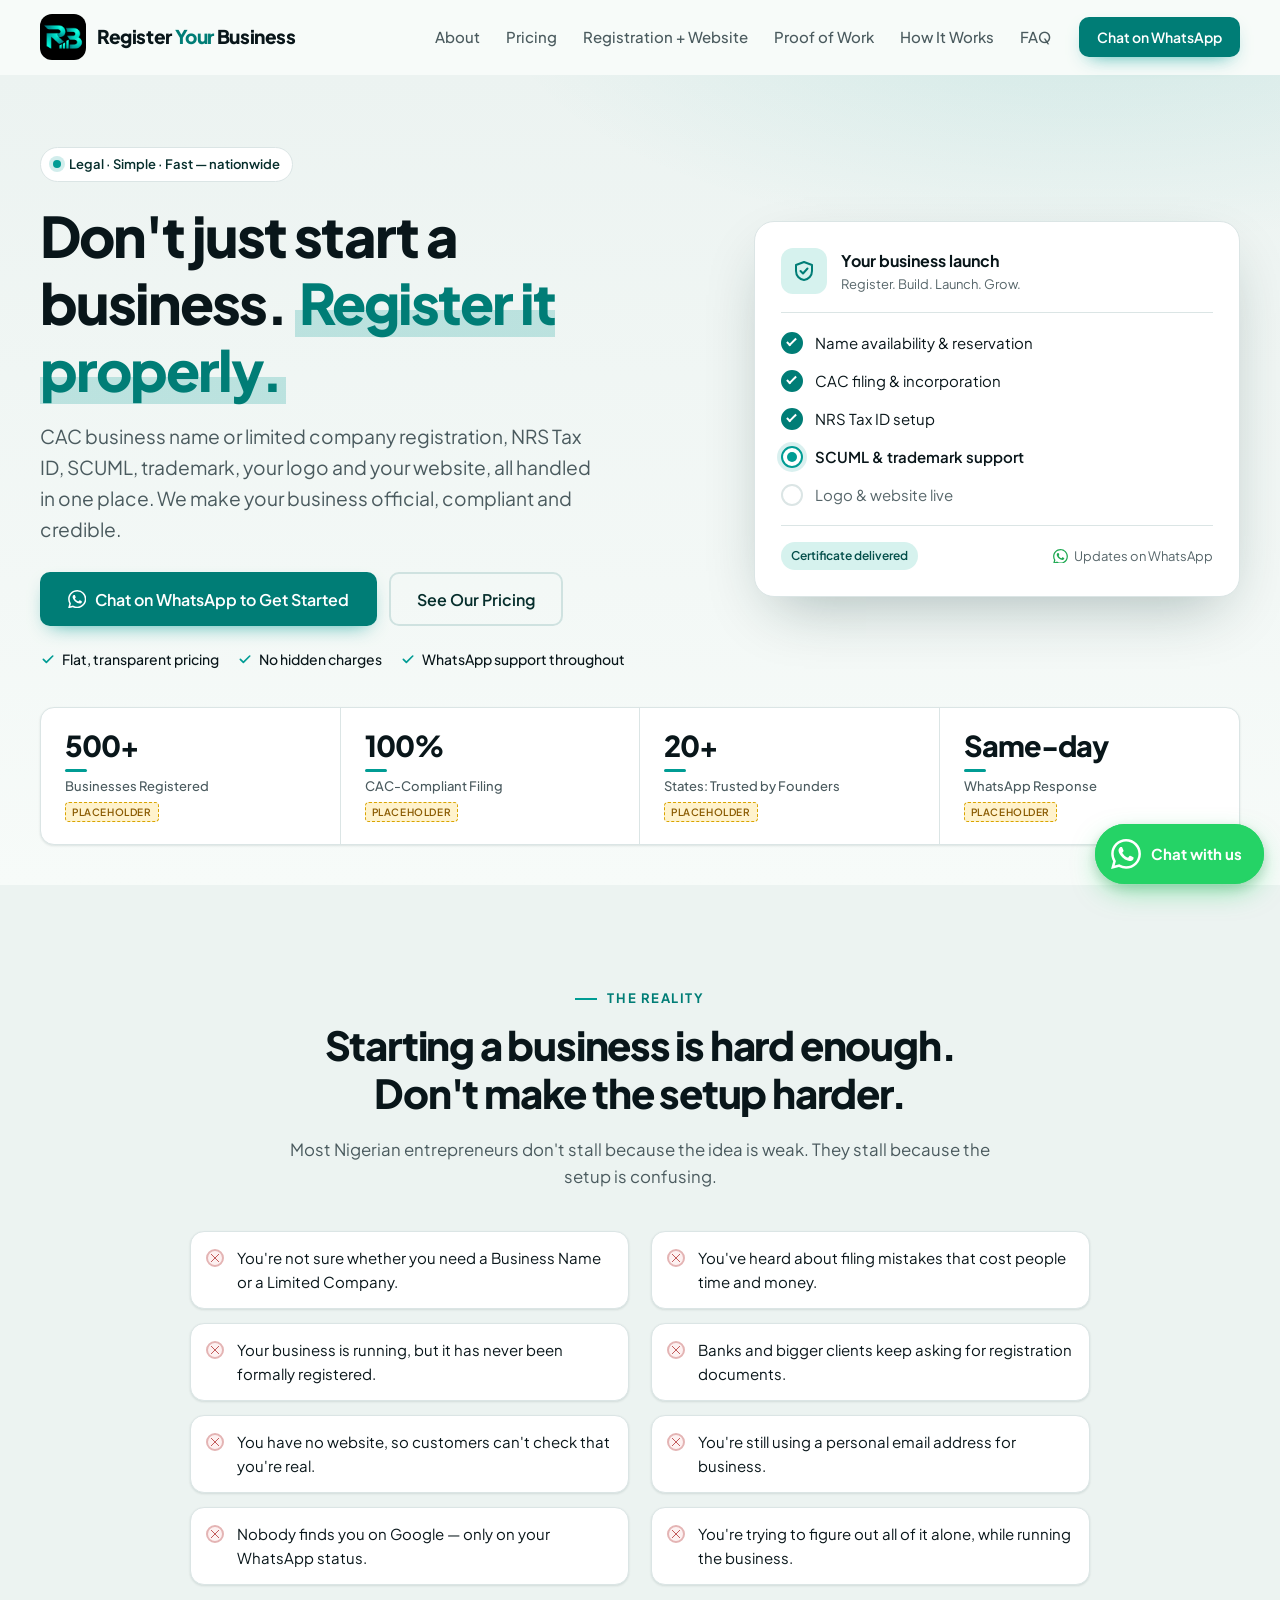
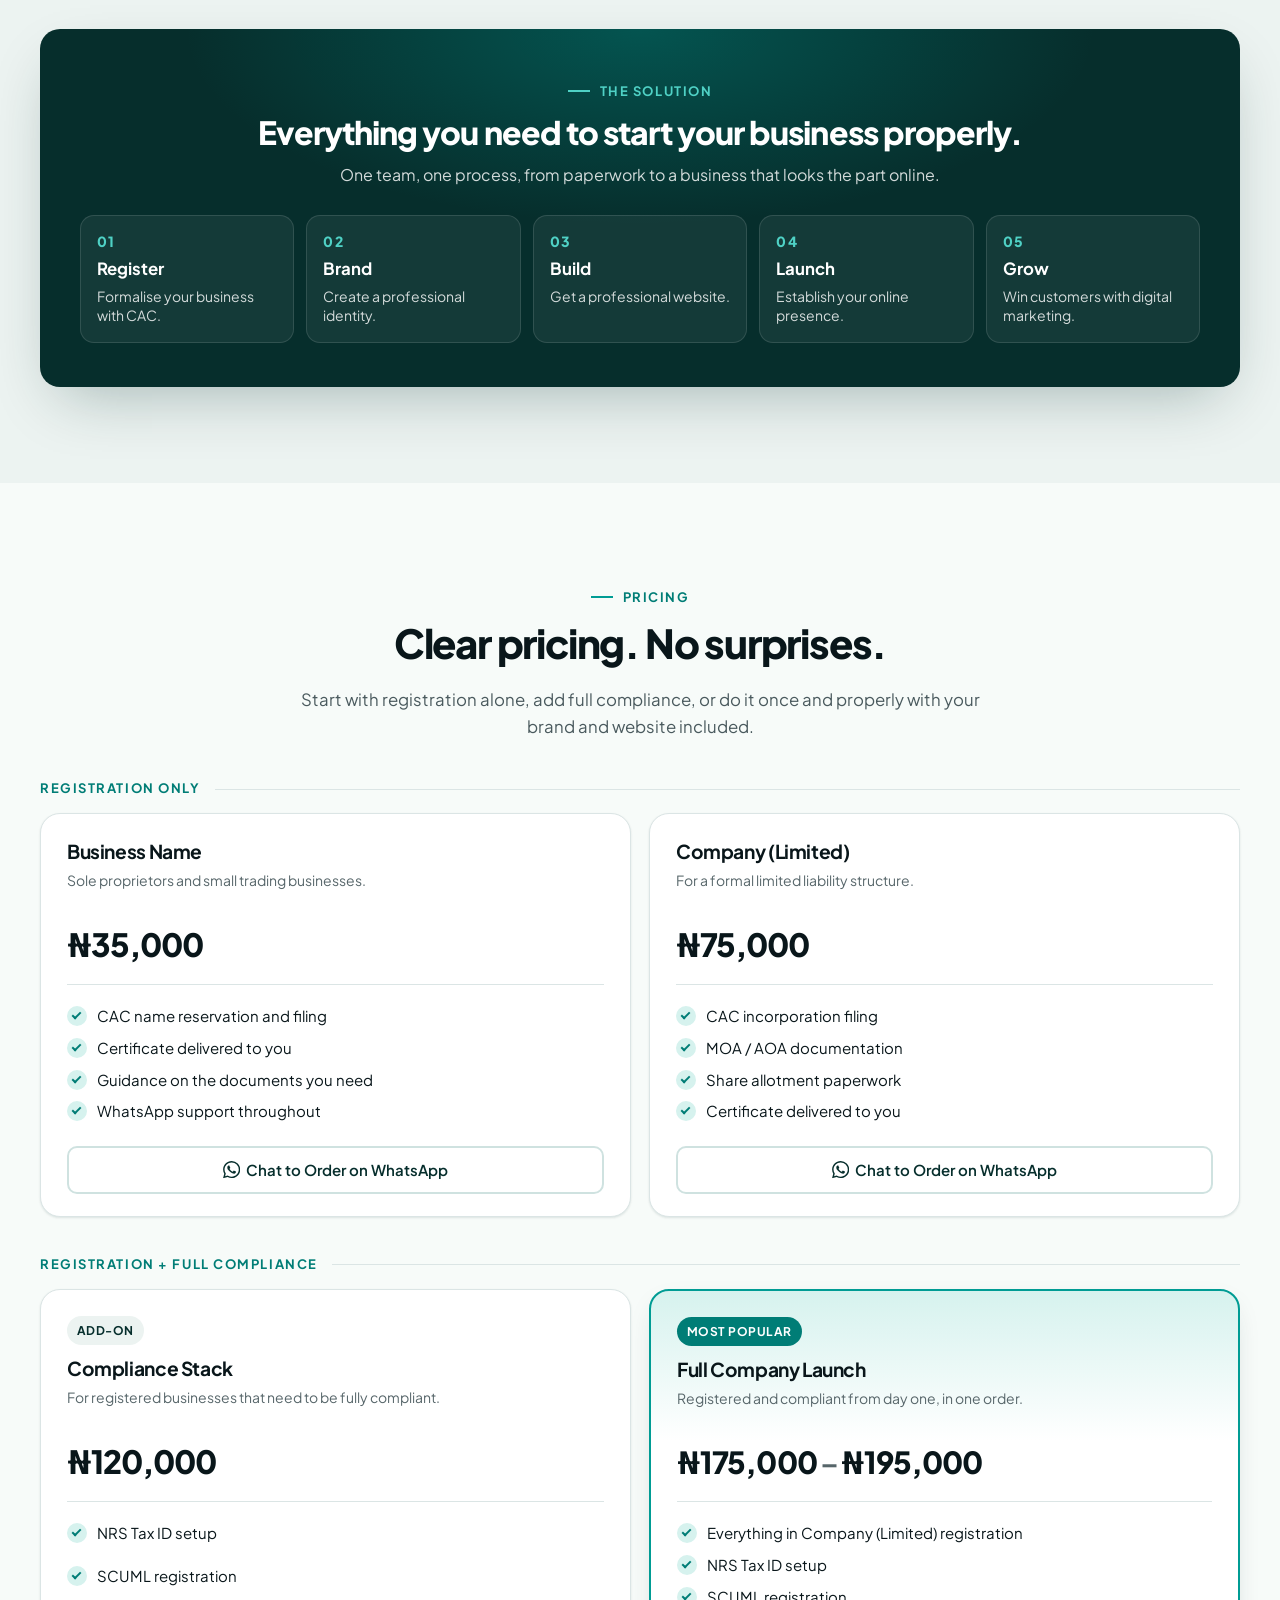
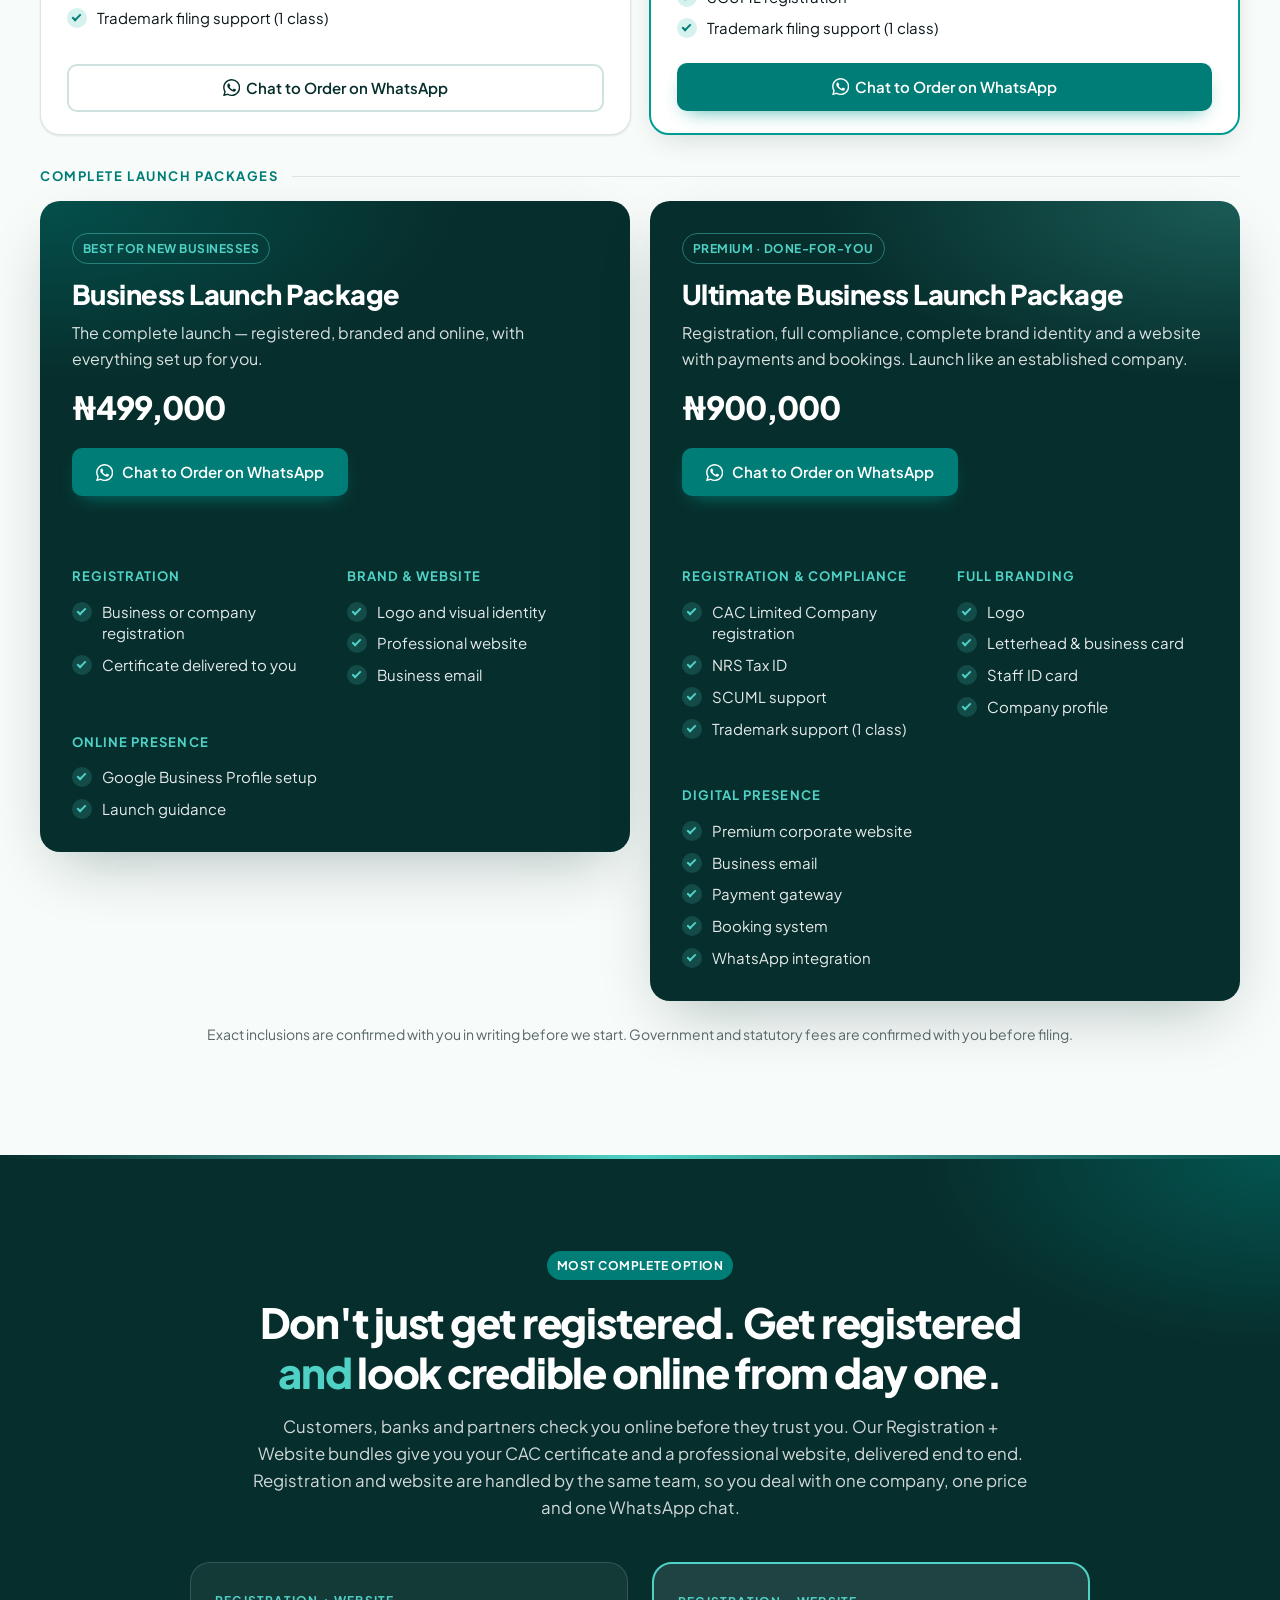
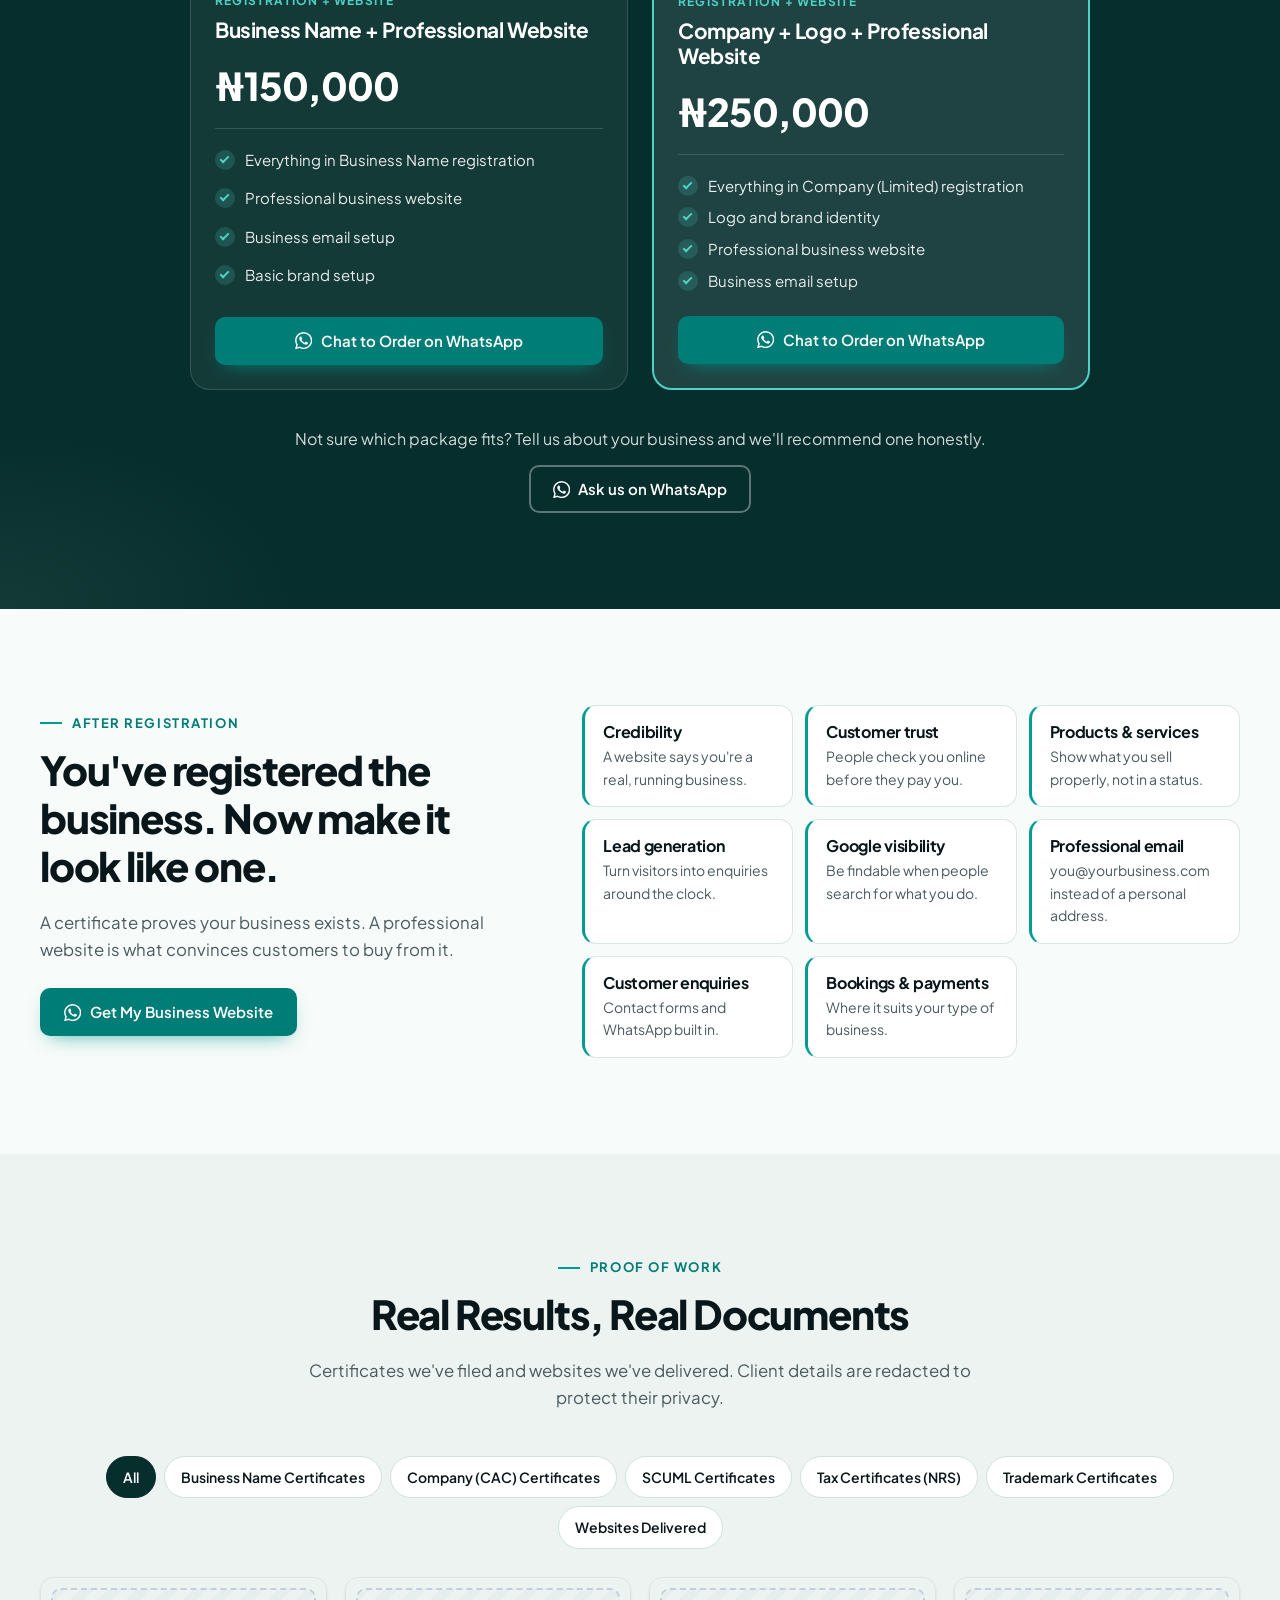
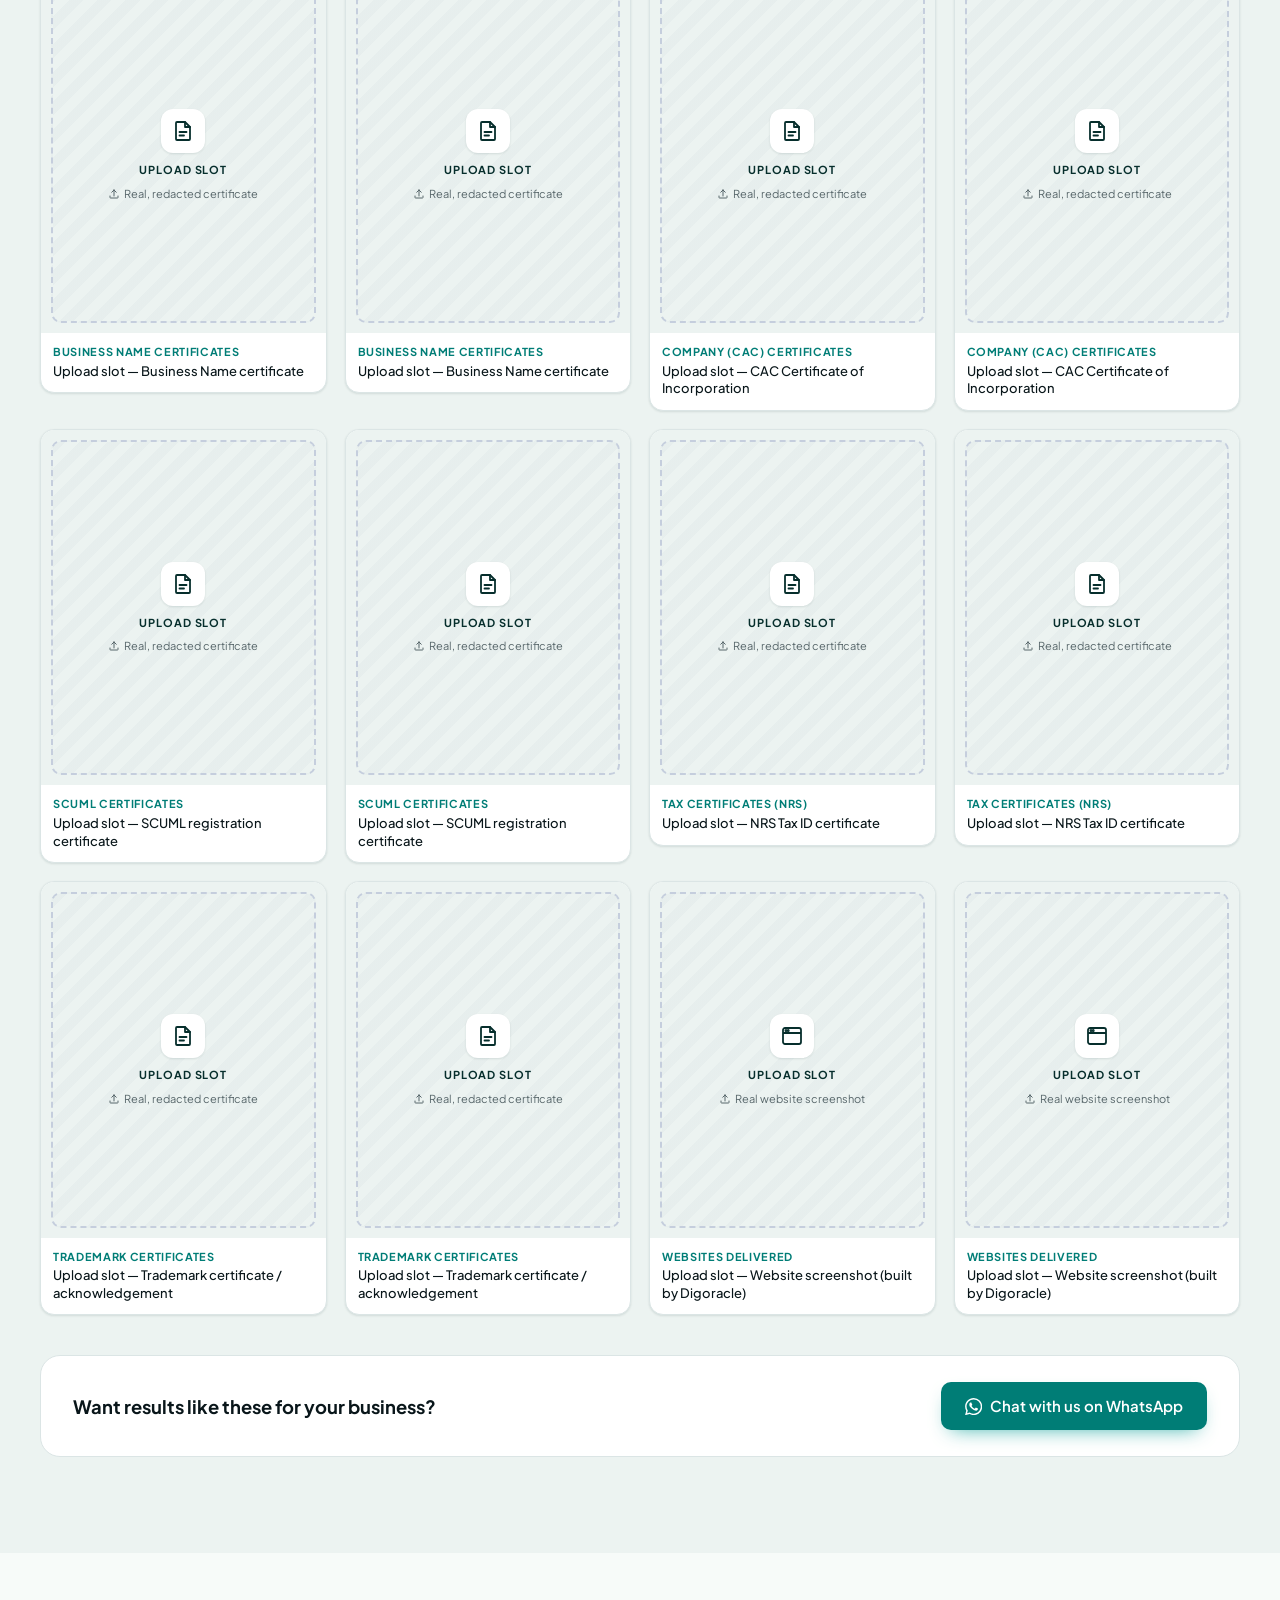
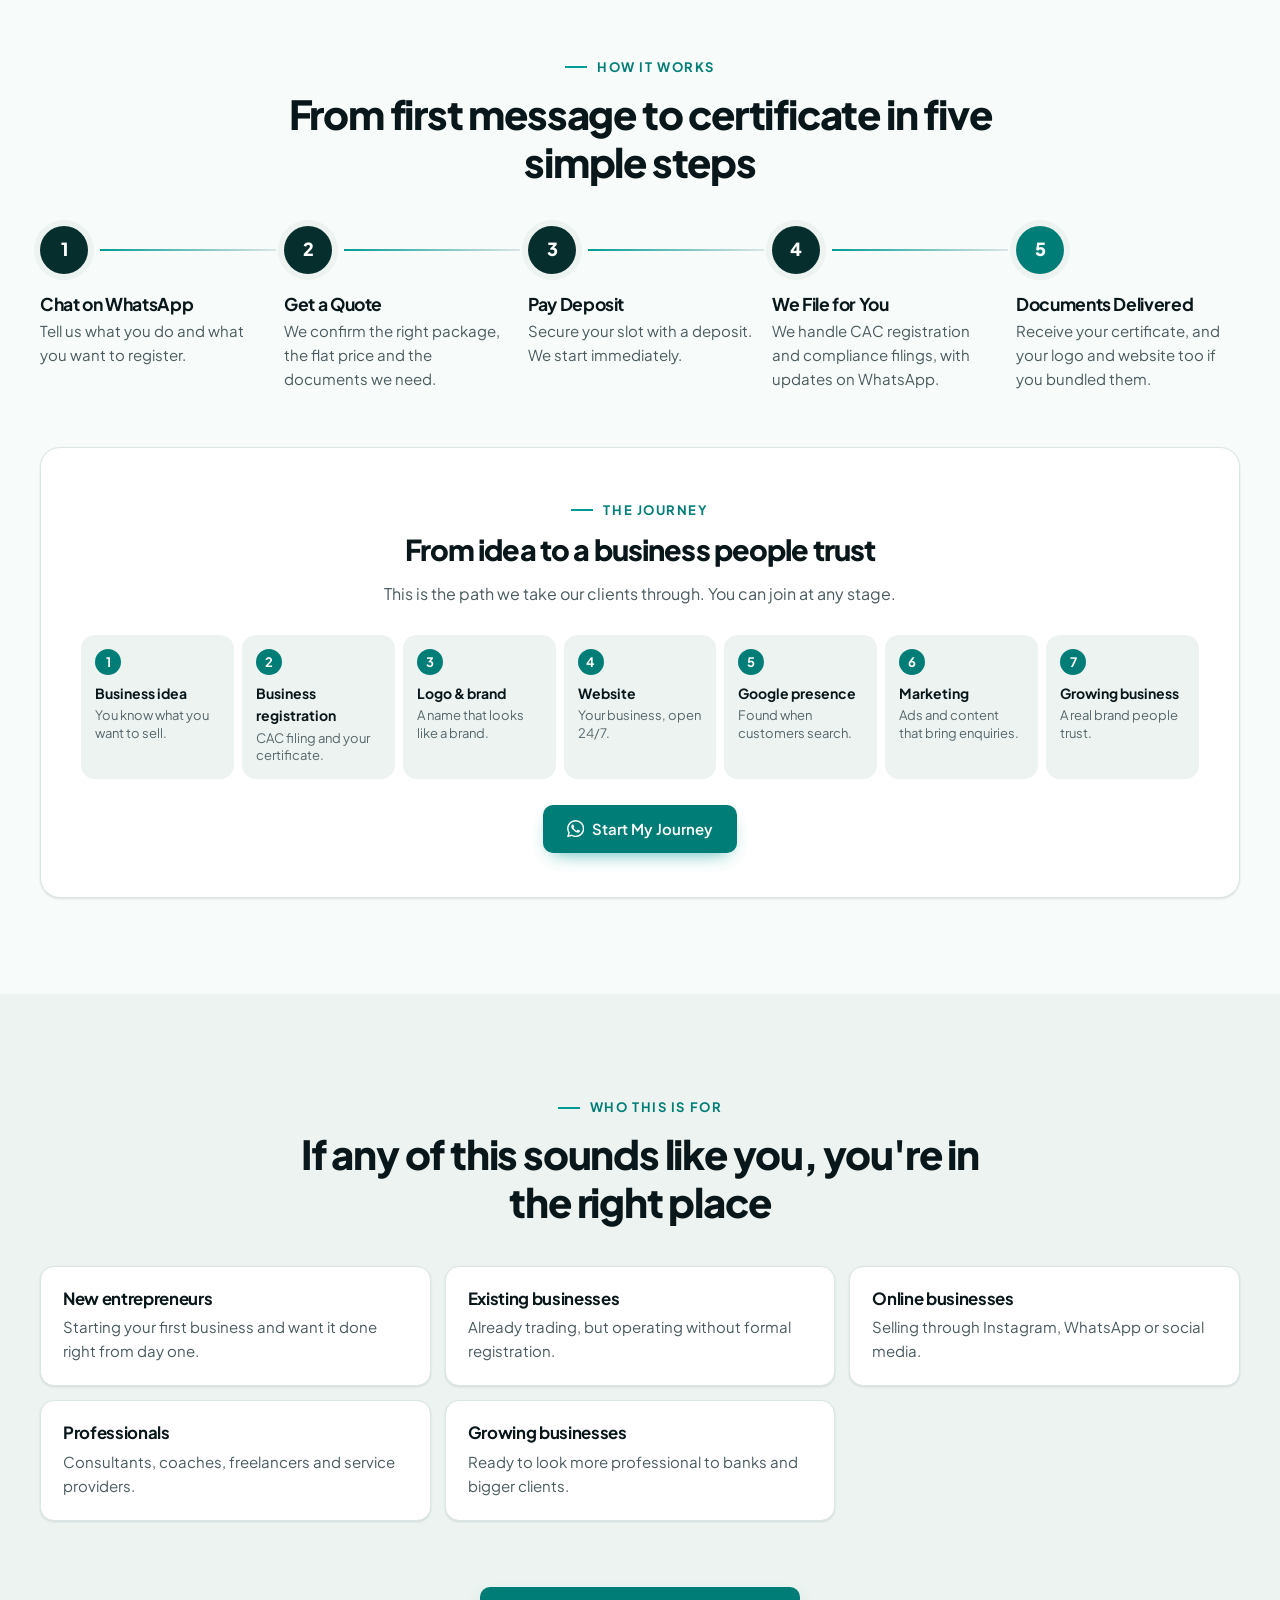
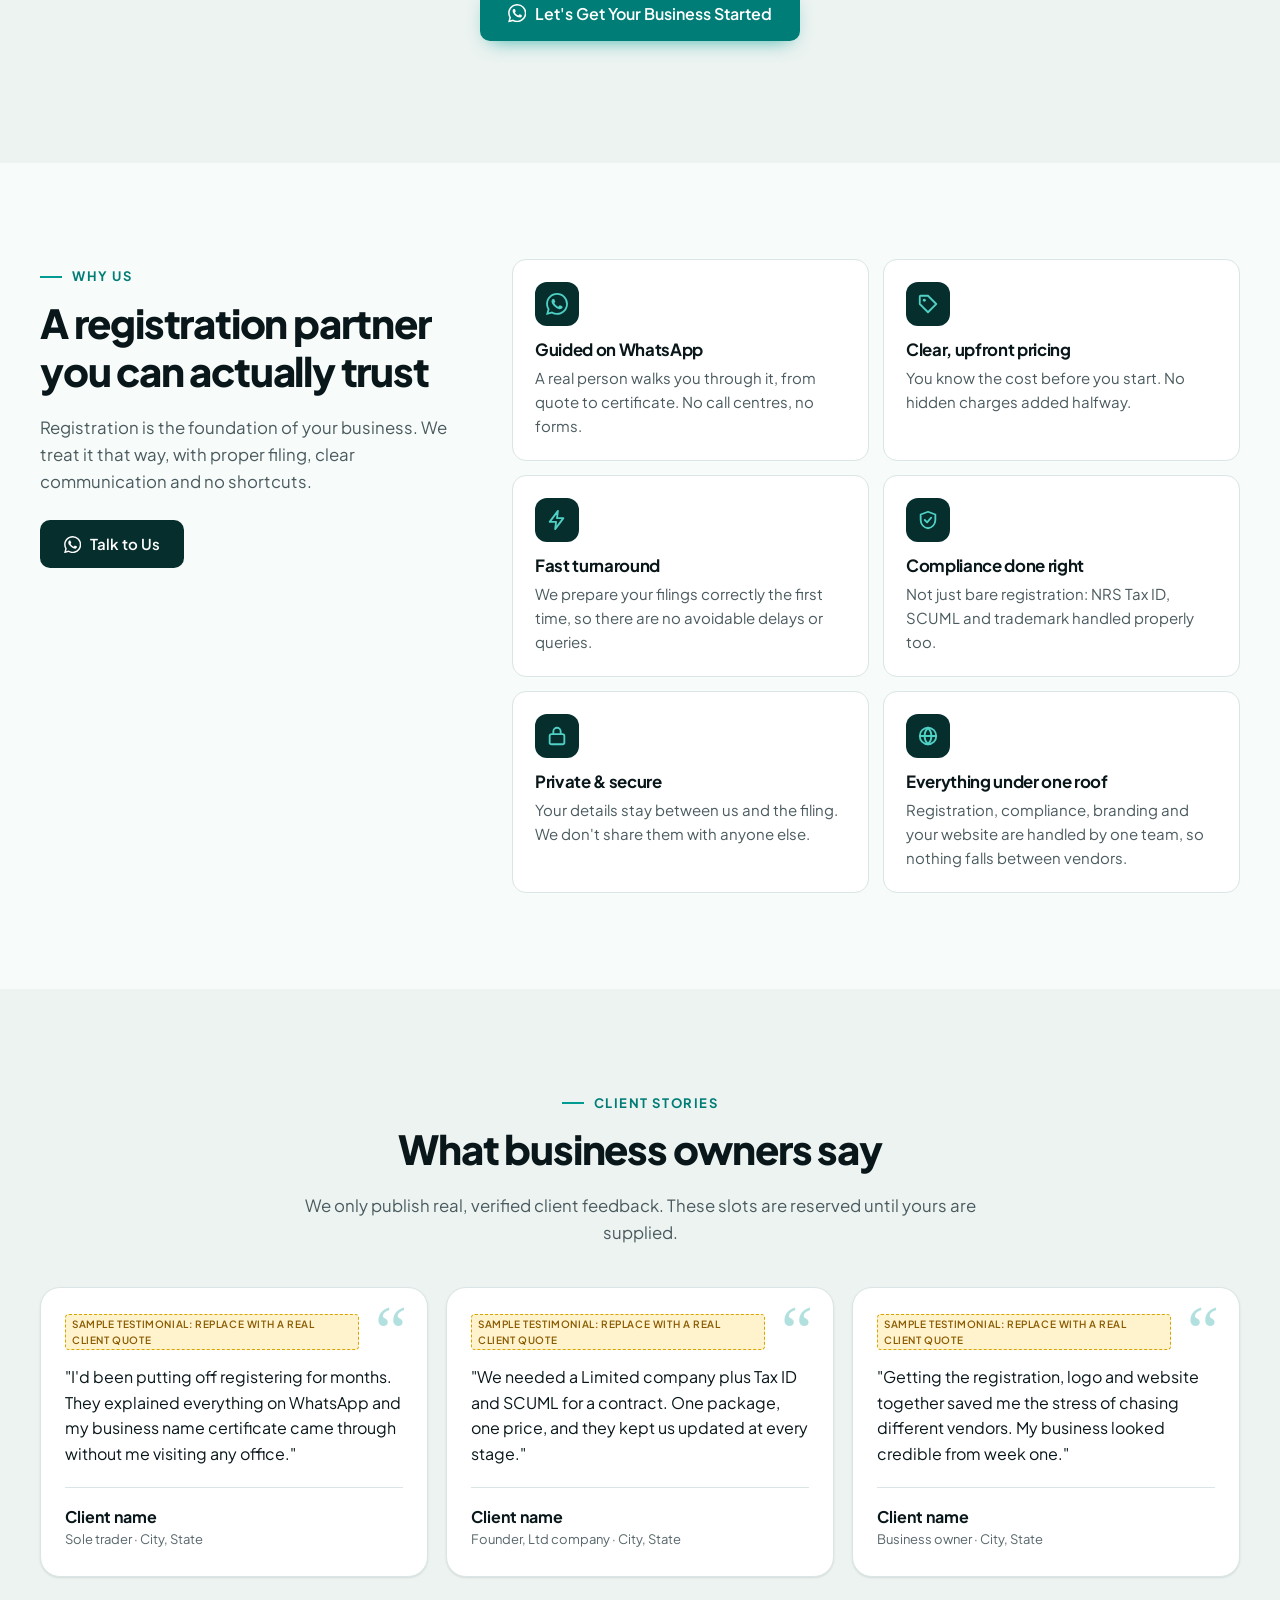
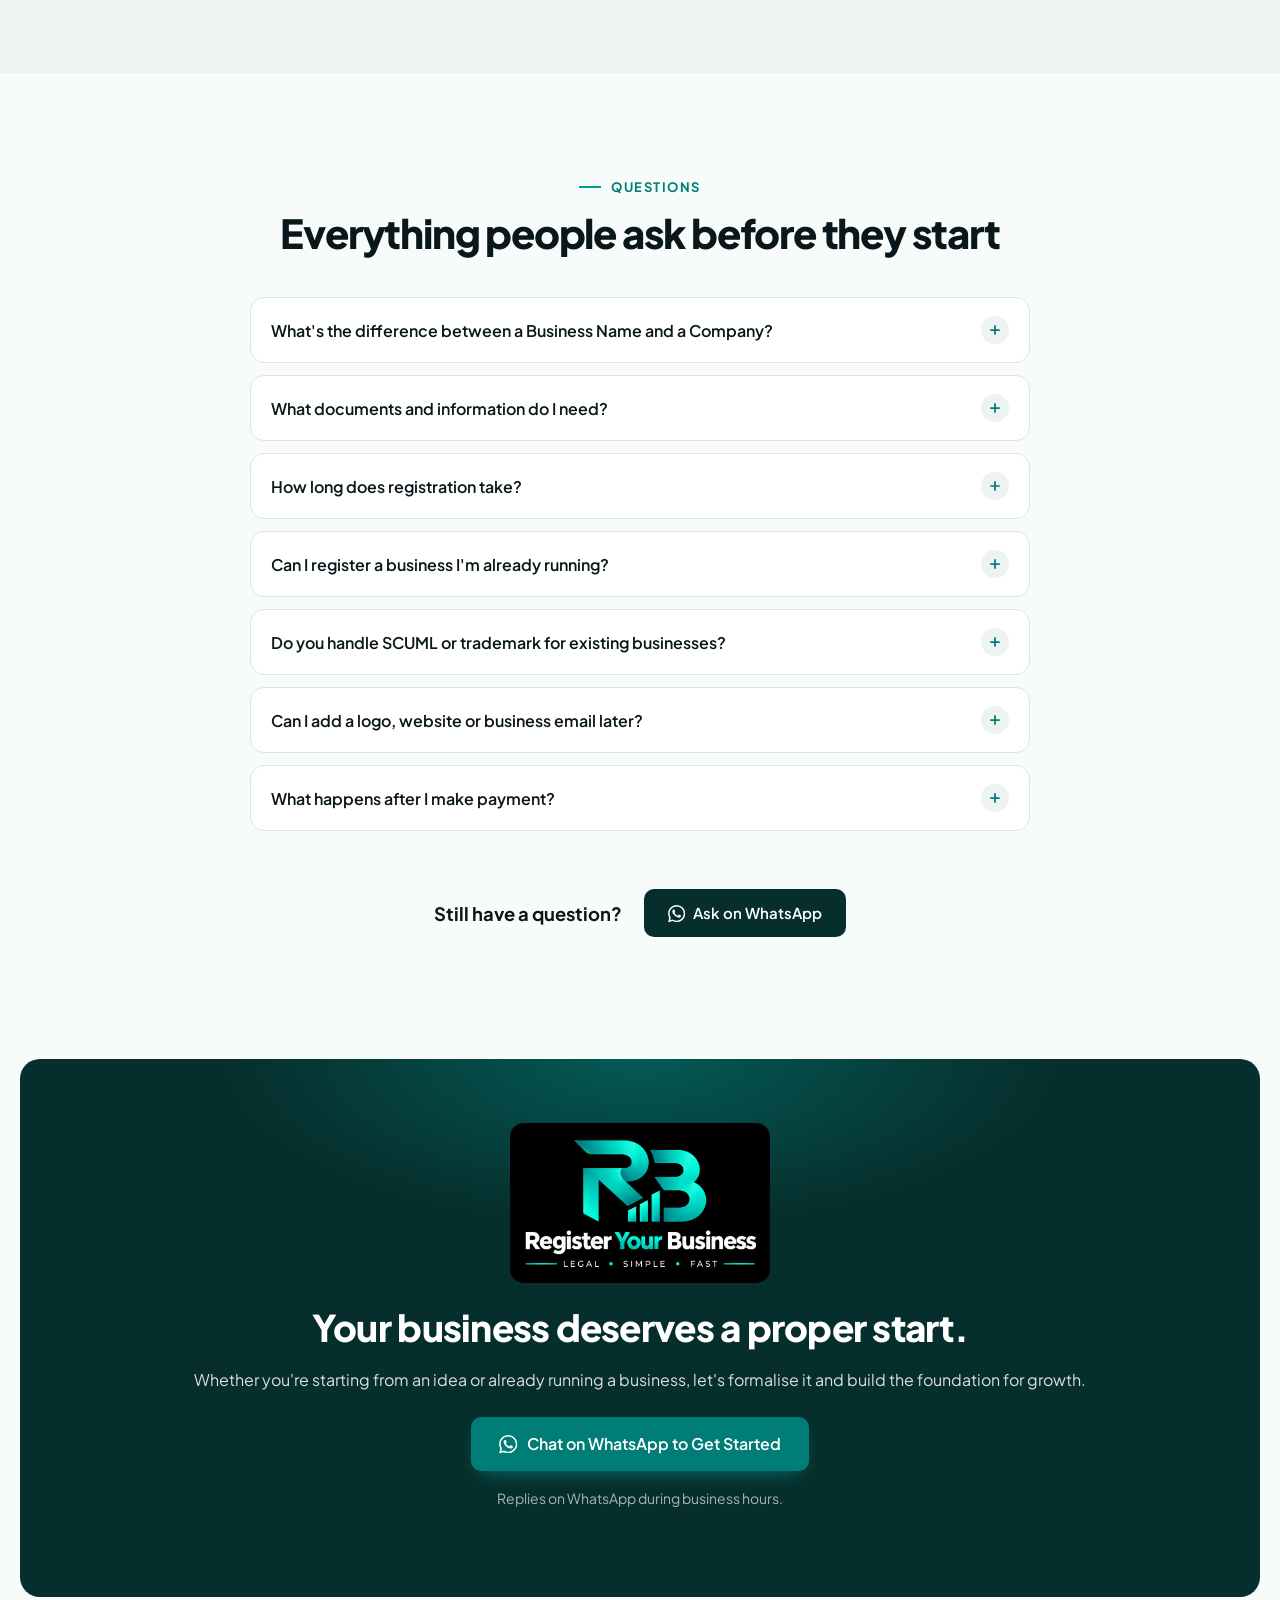
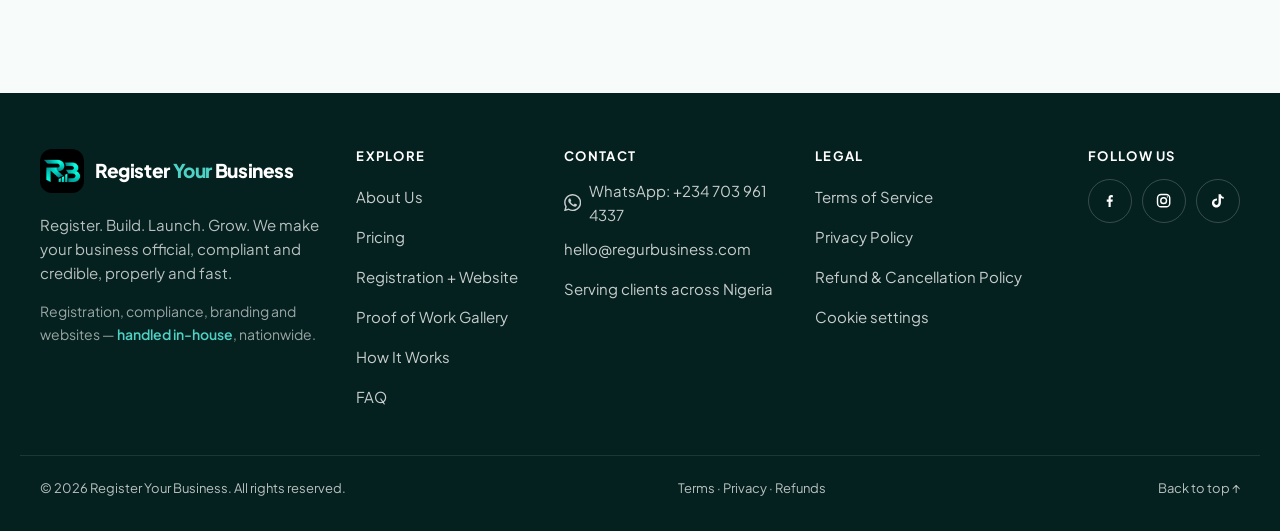
==== commit d47c7287: "Add files via upload" ====
--- a/index.html
+++ b/index.html
@@ -36,7 +36,6 @@
     "logo": "https://digoracle1.github.io/regurbusiness-website/images/logo-mark.png",
     "description": "Business registration and compliance in Nigeria: CAC business name and company registration, NRS Tax ID, SCUML registration, trademark registration, branding and websites.",
     "areaServed": { "@type": "Country", "name": "Nigeria" },
-    "parentOrganization": { "@type": "Organization", "name": "Digoracle Solutions" },
     "telephone": "+2347039614337",
     "priceRange": "₦35,000 – ₦900,000",
     "makesOffer": [
@@ -67,6 +66,7 @@
       </a>
       <nav class="nav" id="site-nav" aria-label="Main">
         <ul>
+          <li><a href="about.html">About</a></li>
           <li><a href="#pricing">Pricing</a></li>
           <li><a href="#bundle">Registration + Website</a></li>
           <li><a href="#proof">Proof of Work</a></li>
@@ -342,7 +342,7 @@
         <div class="bundle__head">
           <span class="tag tag--brand">Most Complete Option</span>
           <h2 id="bundle-title">Don't just get registered. Get registered <em>and</em> look credible online from day one.</h2>
-          <p>Customers, banks and partners check you online before they trust you. Our Registration + Website bundles give you your CAC certificate and a professional website, delivered end to end. The website is built by <strong>Digoracle Solutions</strong>, our sister company and trusted web partner, so you get both without managing two vendors.</p>
+          <p>Customers, banks and partners check you online before they trust you. Our Registration + Website bundles give you your CAC certificate and a professional website, delivered end to end. Registration and website are handled by the same team, so you deal with one company, one price and one WhatsApp chat.</p>
         </div>
 
         <div class="bundle__grid">
@@ -544,8 +544,8 @@
           </li>
           <li class="why-item">
             <span class="why-item__icon" aria-hidden="true"><svg class="icon"><use href="#i-globe"/></svg></span>
-            <h3>Backed by Digoracle Solutions</h3>
-            <p>Our parent company builds your brand and website, so you have one partner for everything.</p>
+            <h3>Everything under one roof</h3>
+            <p>Registration, compliance, branding and your website are handled by one team, so nothing falls between vendors.</p>
           </li>
         </ul>
       </div>
@@ -624,7 +624,7 @@
           <details>
             <summary>Can I add a logo, website or business email later?</summary>
             <div class="faq__body">
-              <p>Yes. You can register now and add your logo, website and business email whenever you're ready — they're built by Digoracle Solutions, our sister company. If you already know you'll need them, the Registration + Website bundles and the launch packages are the most cost-effective way to get everything together.</p>
+              <p>Yes. You can register now and add your logo, website and business email whenever you're ready — our team builds them. If you already know you'll need them, the Registration + Website bundles and the launch packages are the most cost-effective way to get everything together.</p>
             </div>
           </details>
           <details>
@@ -666,12 +666,13 @@
           <span class="brand__text">Register <span>Your</span> Business</span>
         </a>
         <p>Register. Build. Launch. Grow. We make your business official, compliant and credible, properly and fast.</p>
-        <p class="footer-parent">Register Your Business is a subsidiary of <strong>Digoracle Solutions</strong>.</p>
+        <p class="footer-parent">Registration, compliance, branding and websites — <strong>handled in-house</strong>, nationwide.</p>
       </div>
 
       <div>
         <h2 class="footer-title">Explore</h2>
         <ul class="footer-links">
+          <li><a href="about.html">About Us</a></li>
           <li><a href="#pricing">Pricing</a></li>
           <li><a href="#bundle">Registration + Website</a></li>
           <li><a href="#proof">Proof of Work Gallery</a></li>
@@ -696,6 +697,7 @@
           <li><a href="terms.html">Terms of Service</a></li>
           <li><a href="privacy.html">Privacy Policy</a></li>
           <li><a href="refund-policy.html">Refund &amp; Cancellation Policy</a></li>
+          <li><a href="#" data-cookie-settings>Cookie settings</a></li>
         </ul>
       </div>
 
@@ -710,7 +712,7 @@
       </div>
     </div>
     <div class="container footer-bottom">
-      <p>© <span data-year>2026</span> Register Your Business, a Digoracle Solutions company. All rights reserved.</p>
+      <p>© <span data-year>2026</span> Register Your Business. All rights reserved.</p>
       <p class="footer-legal-links"><a href="terms.html">Terms</a> · <a href="privacy.html">Privacy</a> · <a href="refund-policy.html">Refunds</a></p>
       <a href="#top">Back to top ↑</a>
     </div>
--- a/css/styles.css
+++ b/css/styles.css
@@ -481,3 +481,62 @@
 
 /* Footer brand logo sizing */
 .site-footer .brand__logo { width: 44px; height: 44px; }
+
+/* ==========================================================================
+   Legal pages (privacy, terms, refunds)
+   ========================================================================== */
+.legal-hero { background: linear-gradient(180deg, var(--tint) 0%, var(--bg) 100%); padding: 40px 0 32px; border-bottom: 1px solid var(--line); }
+@media (min-width: 900px) { .legal-hero { padding: 64px 0 48px; } }
+.legal-crumb { font-size: 13px; color: var(--muted); margin-bottom: 14px; }
+.legal-crumb a { color: var(--brand-text); text-decoration: none; font-weight: 600; }
+.legal-crumb a:hover { text-decoration: underline; }
+.legal-crumb span { margin: 0 6px; }
+.legal-hero h1 { font-size: clamp(1.8rem, 5vw, 2.8rem); font-weight: 800; letter-spacing: -.03em; margin-bottom: 12px; }
+.legal-lede { font-size: 1.05rem; max-width: 60ch; }
+.legal-dates { font-size: 14px; color: var(--muted); margin: 0; }
+.legal-dates strong { color: var(--ink); font-weight: 600; }
+
+.legal-body { display: grid; gap: 32px; padding-block: 40px 64px; }
+@media (min-width: 1000px) { .legal-body { grid-template-columns: 260px 1fr; gap: 56px; padding-block: 56px 96px; } }
+
+.legal-toc { background: #fff; border: 1px solid var(--line); border-radius: var(--radius); padding: 20px; box-shadow: var(--shadow-sm); }
+@media (min-width: 1000px) { .legal-toc { position: sticky; top: 100px; align-self: start; max-height: calc(100dvh - 140px); overflow-y: auto; } }
+.legal-toc h2 { font-size: 12px; letter-spacing: .1em; text-transform: uppercase; color: var(--brand-text); margin-bottom: 12px; }
+.legal-toc ol { list-style: none; counter-reset: toc; display: grid; gap: 2px; }
+.legal-toc li { counter-increment: toc; }
+.legal-toc a { display: block; padding: 7px 0 7px 26px; position: relative; font-size: 14px; line-height: 1.35; color: var(--body); text-decoration: none; }
+.legal-toc a::before { content: counter(toc) "."; position: absolute; left: 0; color: var(--brand); font-weight: 700; font-size: 12px; top: 8px; }
+.legal-toc a:hover { color: var(--brand-text); }
+
+.legal-content { max-width: 72ch; counter-reset: sec; }
+.legal-content section { counter-increment: sec; padding-bottom: 8px; scroll-margin-top: calc(var(--header-h) + 20px); }
+.legal-content section + section { border-top: 1px solid var(--line); padding-top: 28px; }
+.legal-content h2 { font-size: clamp(1.15rem, 3vw, 1.4rem); font-weight: 700; margin-bottom: 14px; }
+.legal-content h2::before { content: counter(sec) ". "; color: var(--brand-text); }
+.legal-content h3 { font-size: 1rem; font-weight: 700; margin: 22px 0 8px; }
+.legal-content p { font-size: 15.5px; line-height: 1.7; }
+.legal-content strong { color: var(--ink); }
+.legal-content a { color: var(--brand-text); font-weight: 600; }
+.legal-list { list-style: none; display: grid; gap: 10px; margin: 0 0 18px; }
+.legal-list li { position: relative; padding-left: 22px; font-size: 15.5px; line-height: 1.65; }
+.legal-list li::before { content: ""; position: absolute; left: 4px; top: 11px; width: 6px; height: 6px; border-radius: 50%; background: var(--brand); }
+.legal-list--numbered { counter-reset: step; }
+.legal-list--numbered li { padding-left: 30px; }
+.legal-list--numbered li::before { counter-increment: step; content: counter(step); left: 0; top: 2px; width: 20px; height: 20px; border-radius: 50%; background: var(--soft); color: #024E4A; font-size: 12px; font-weight: 700; display: grid; place-items: center; }
+.legal-list--contact { background: var(--tint); border: 1px solid var(--line); border-radius: var(--radius); padding: 16px 18px; gap: 8px; }
+.legal-list--contact li { padding-left: 0; font-size: 15px; }
+.legal-list--contact li::before { display: none; }
+
+.legal-contact { margin-top: 36px; background: var(--deep); background-image: radial-gradient(500px 220px at 20% 0%, rgba(0,156,148,.35), transparent 65%); border-radius: var(--radius-lg); padding: 28px 24px; color: rgba(255,255,255,.85); }
+.legal-contact h2 { color: #fff; }
+.legal-contact h2::before { content: none; }
+.legal-contact__links { display: flex; flex-wrap: wrap; gap: 12px; margin: 0; }
+.legal-contact .btn--outline { background: transparent; color: #fff; border-color: rgba(255,255,255,.35); }
+.legal-contact .btn--outline:hover { border-color: var(--brand-light); color: var(--brand-light); }
+
+.footer-legal-links { margin: 0; }
+.footer-legal-links a { color: rgba(255,255,255,.72); text-decoration: none; }
+.footer-legal-links a:hover { color: var(--brand-light); }
+@media (min-width: 700px) { .footer-grid { grid-template-columns: 1.3fr .8fr 1fr 1.1fr .7fr; } }
+.legal-content .btn--brand { color: #fff; }
+.legal-content .btn--outline { color: var(--brand-text); }
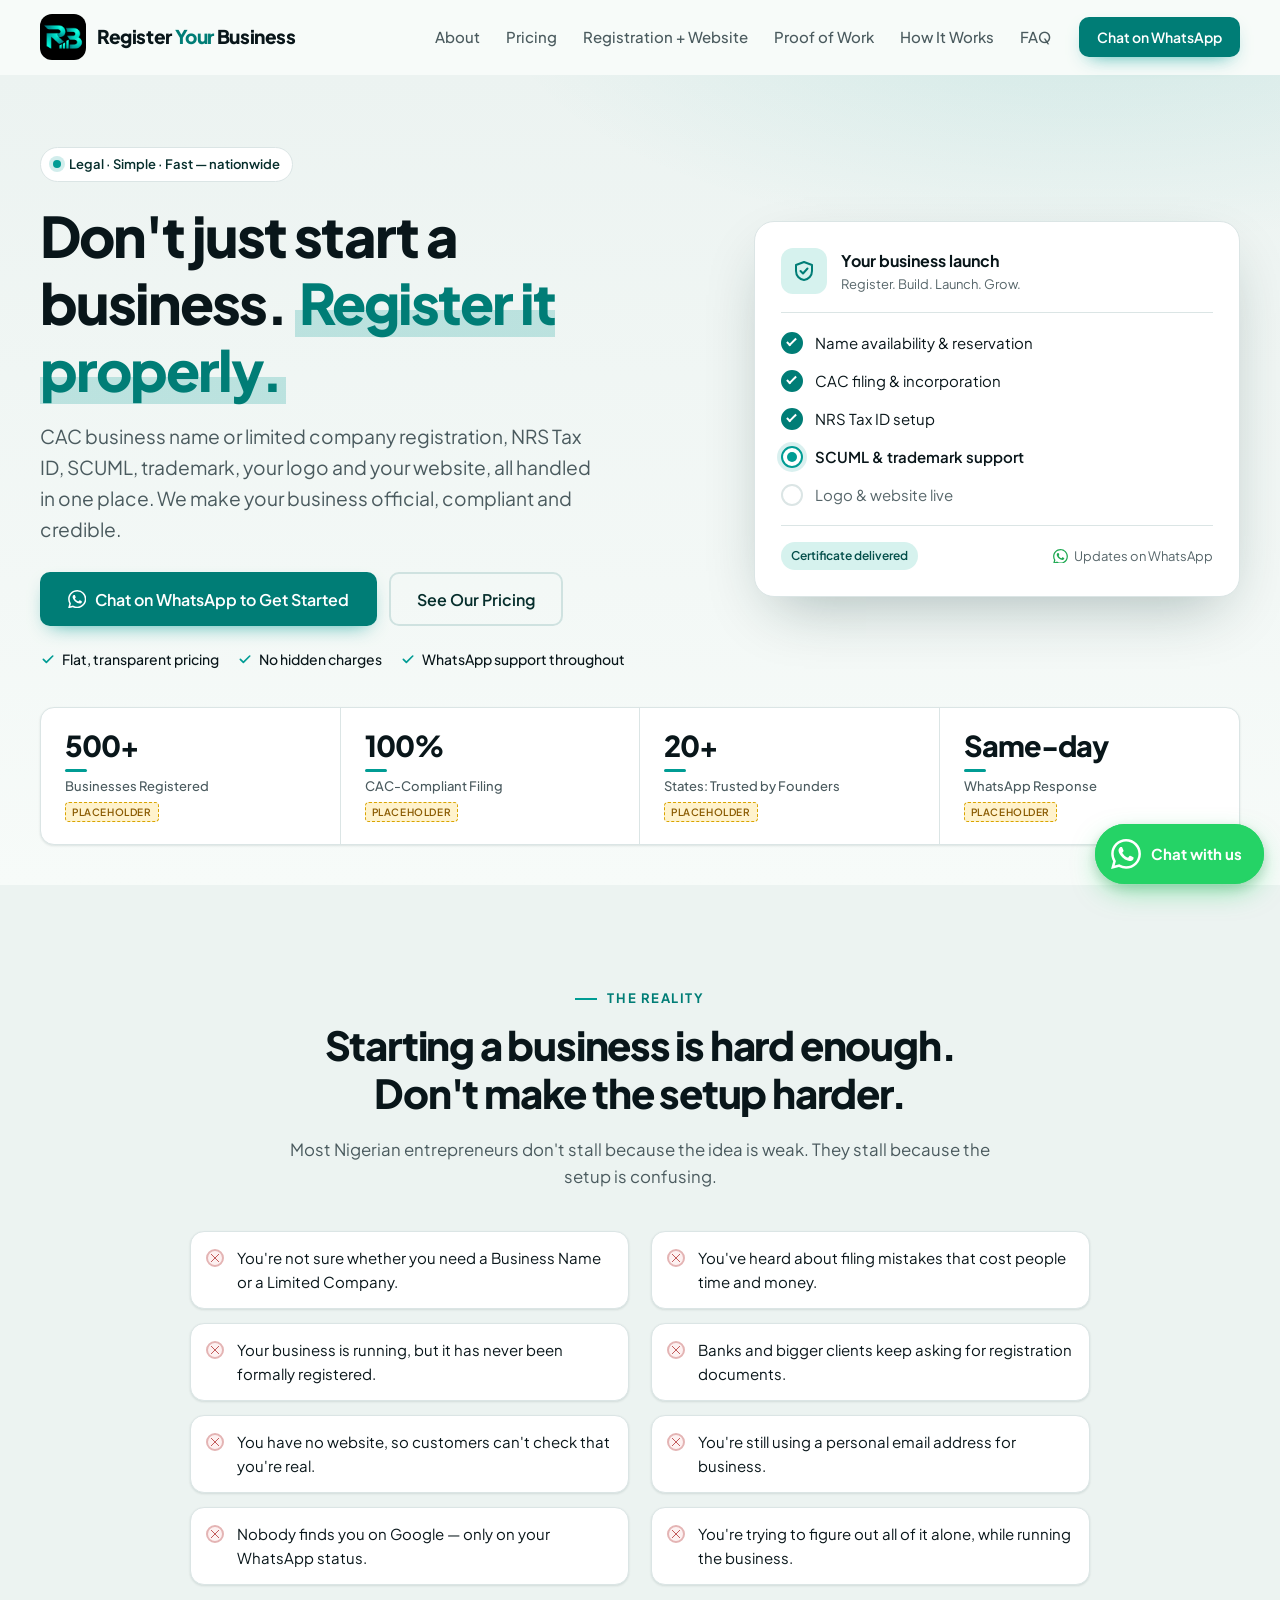
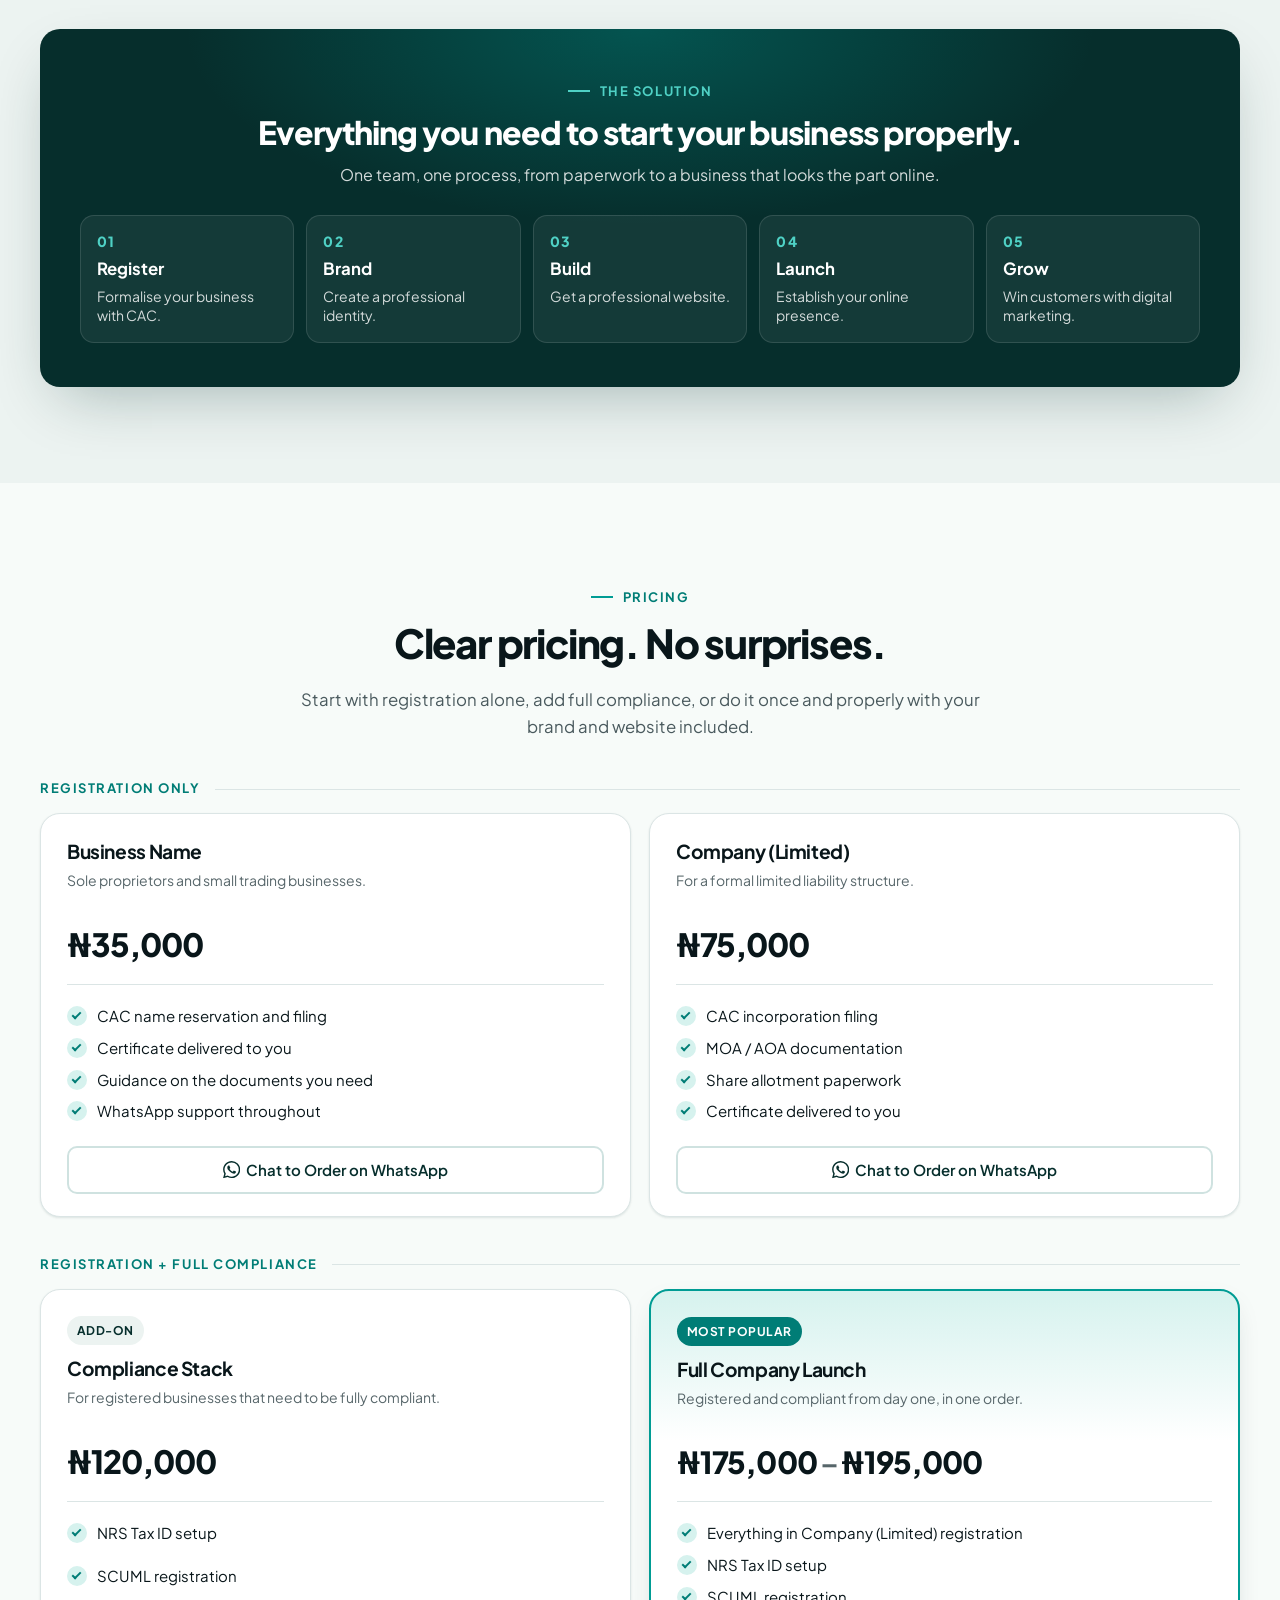
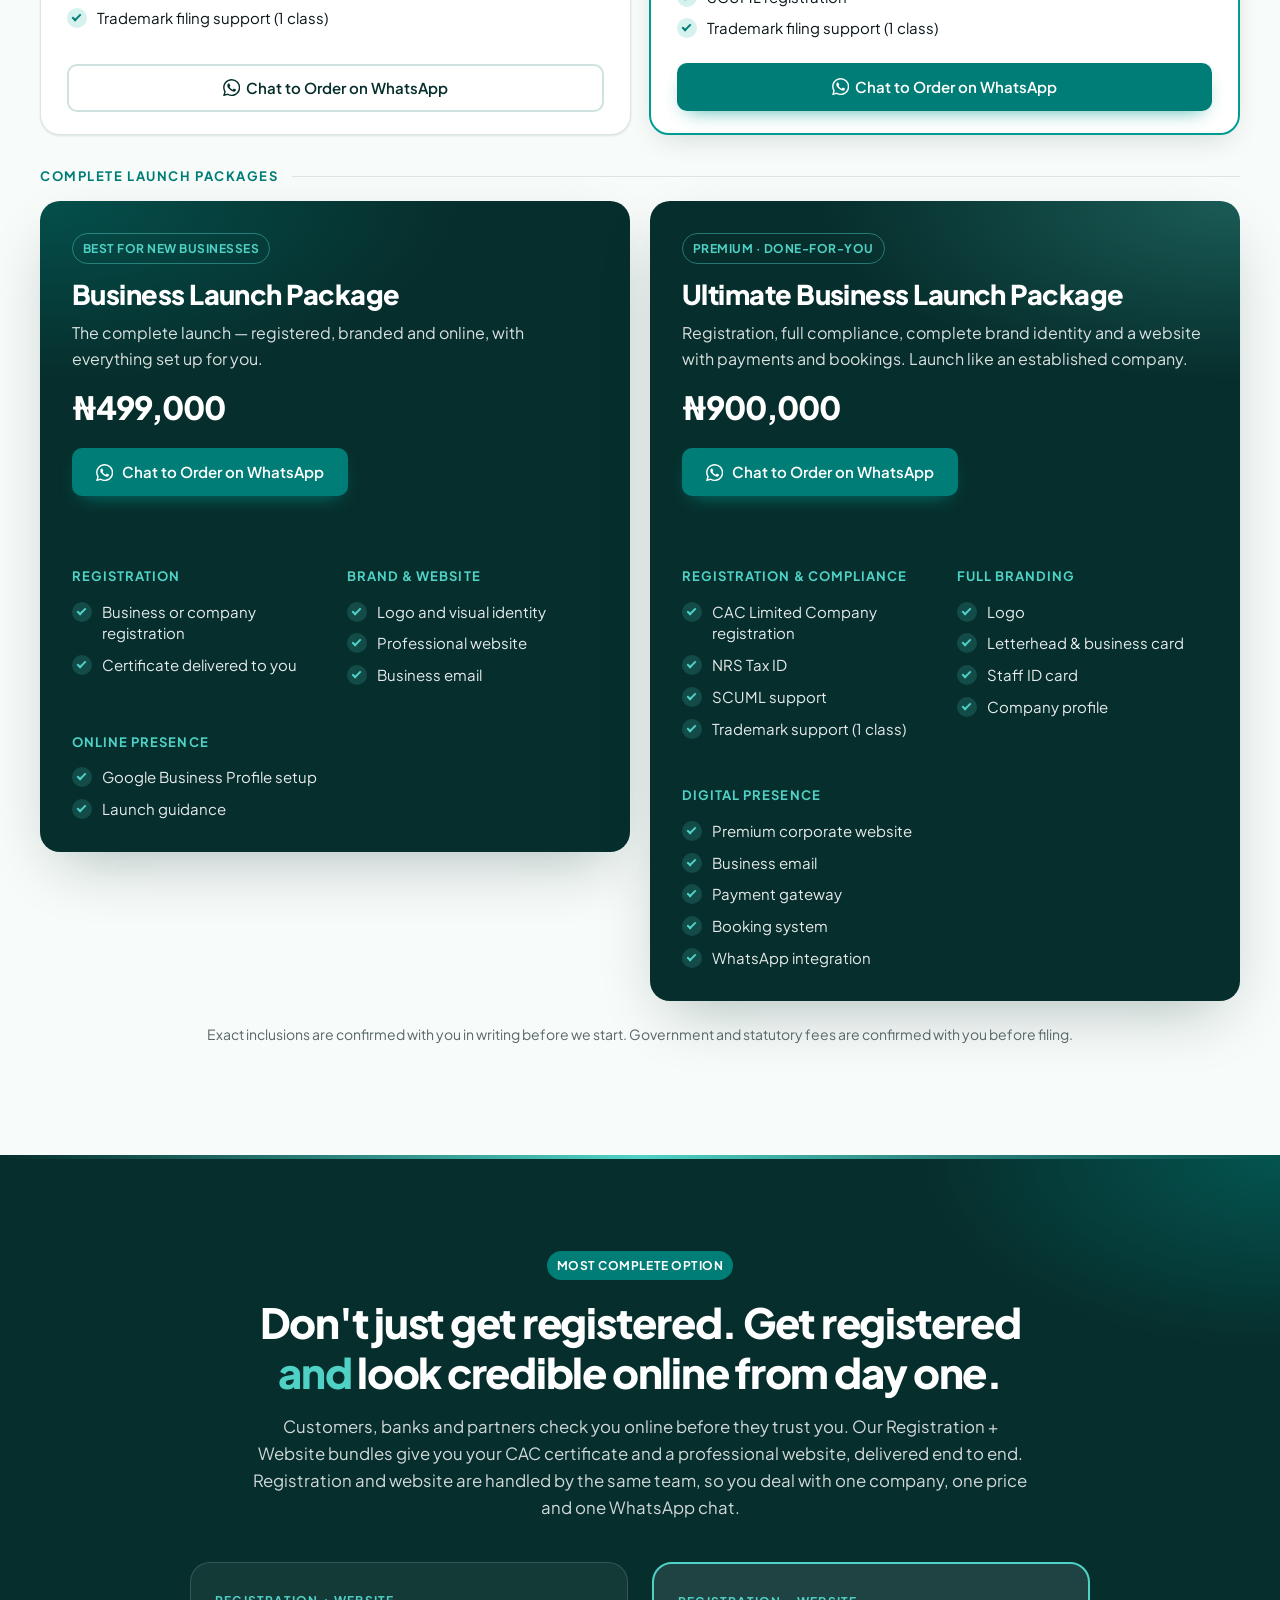
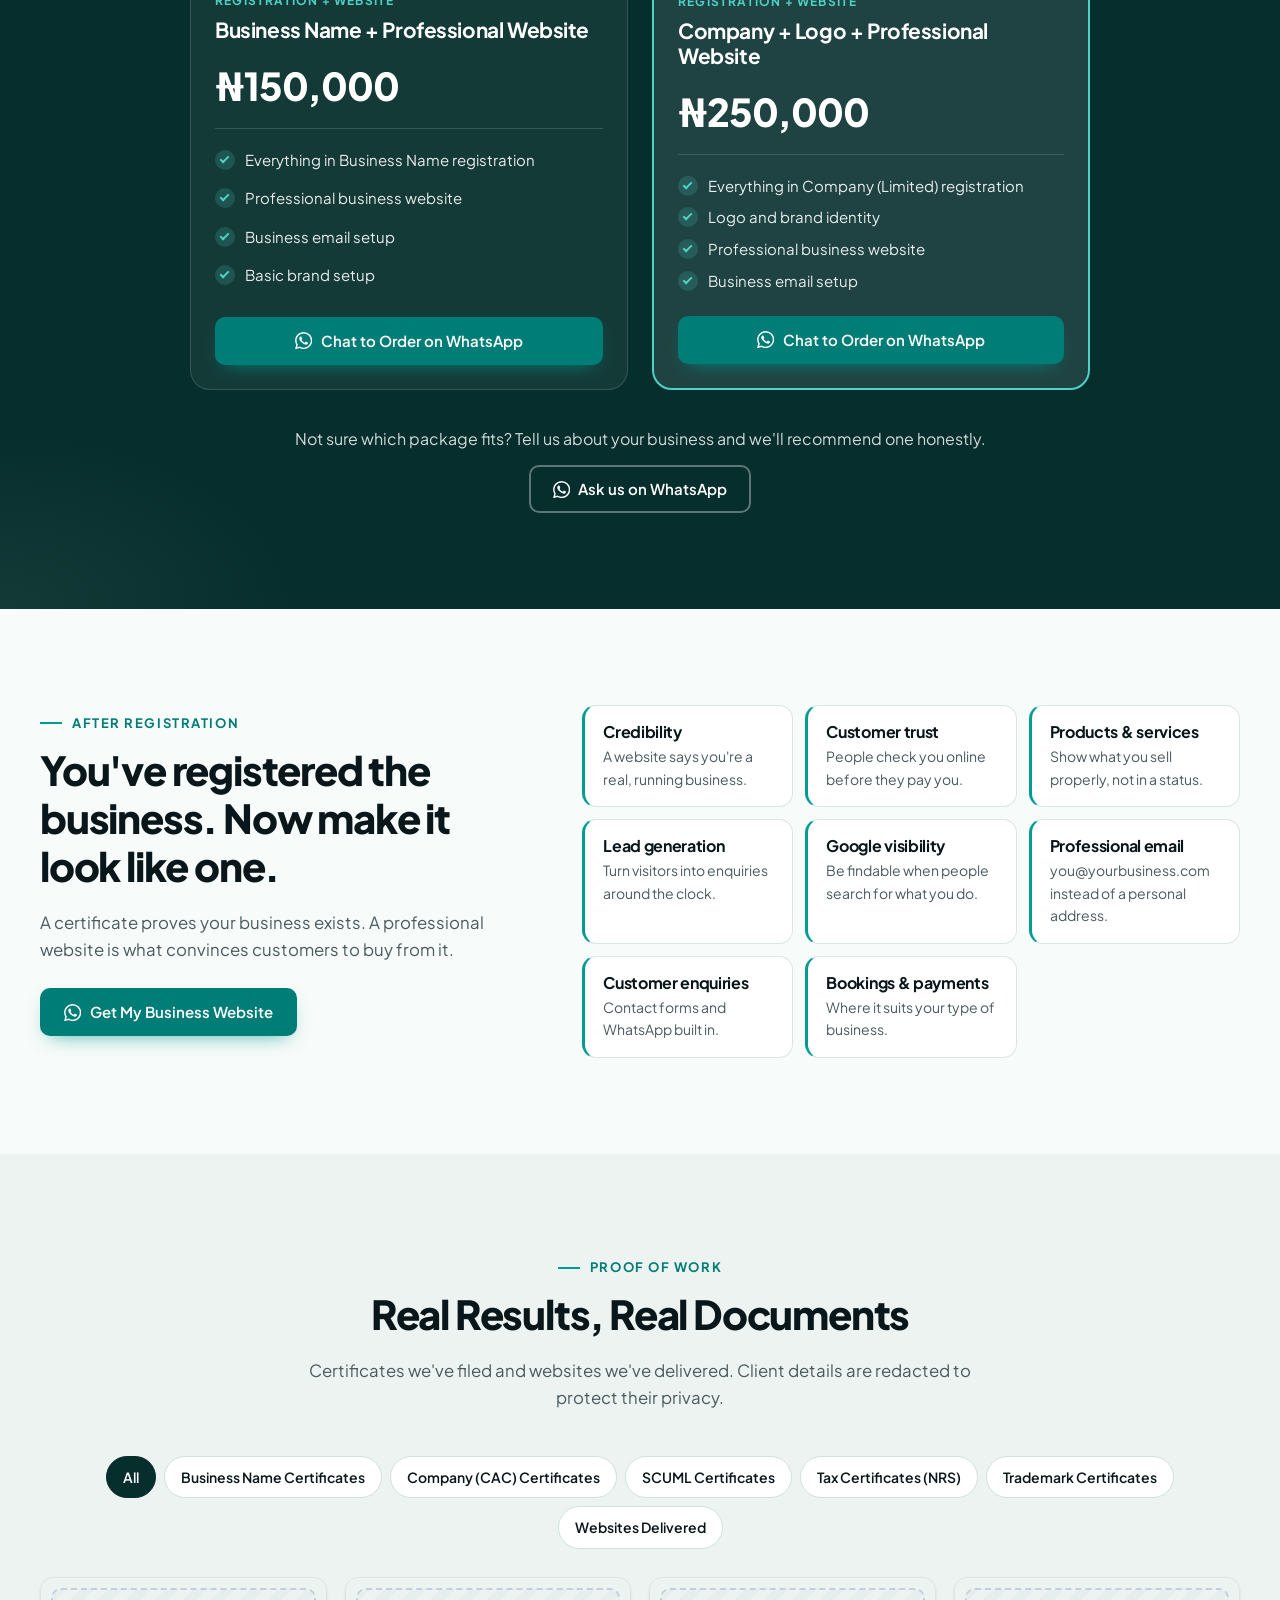
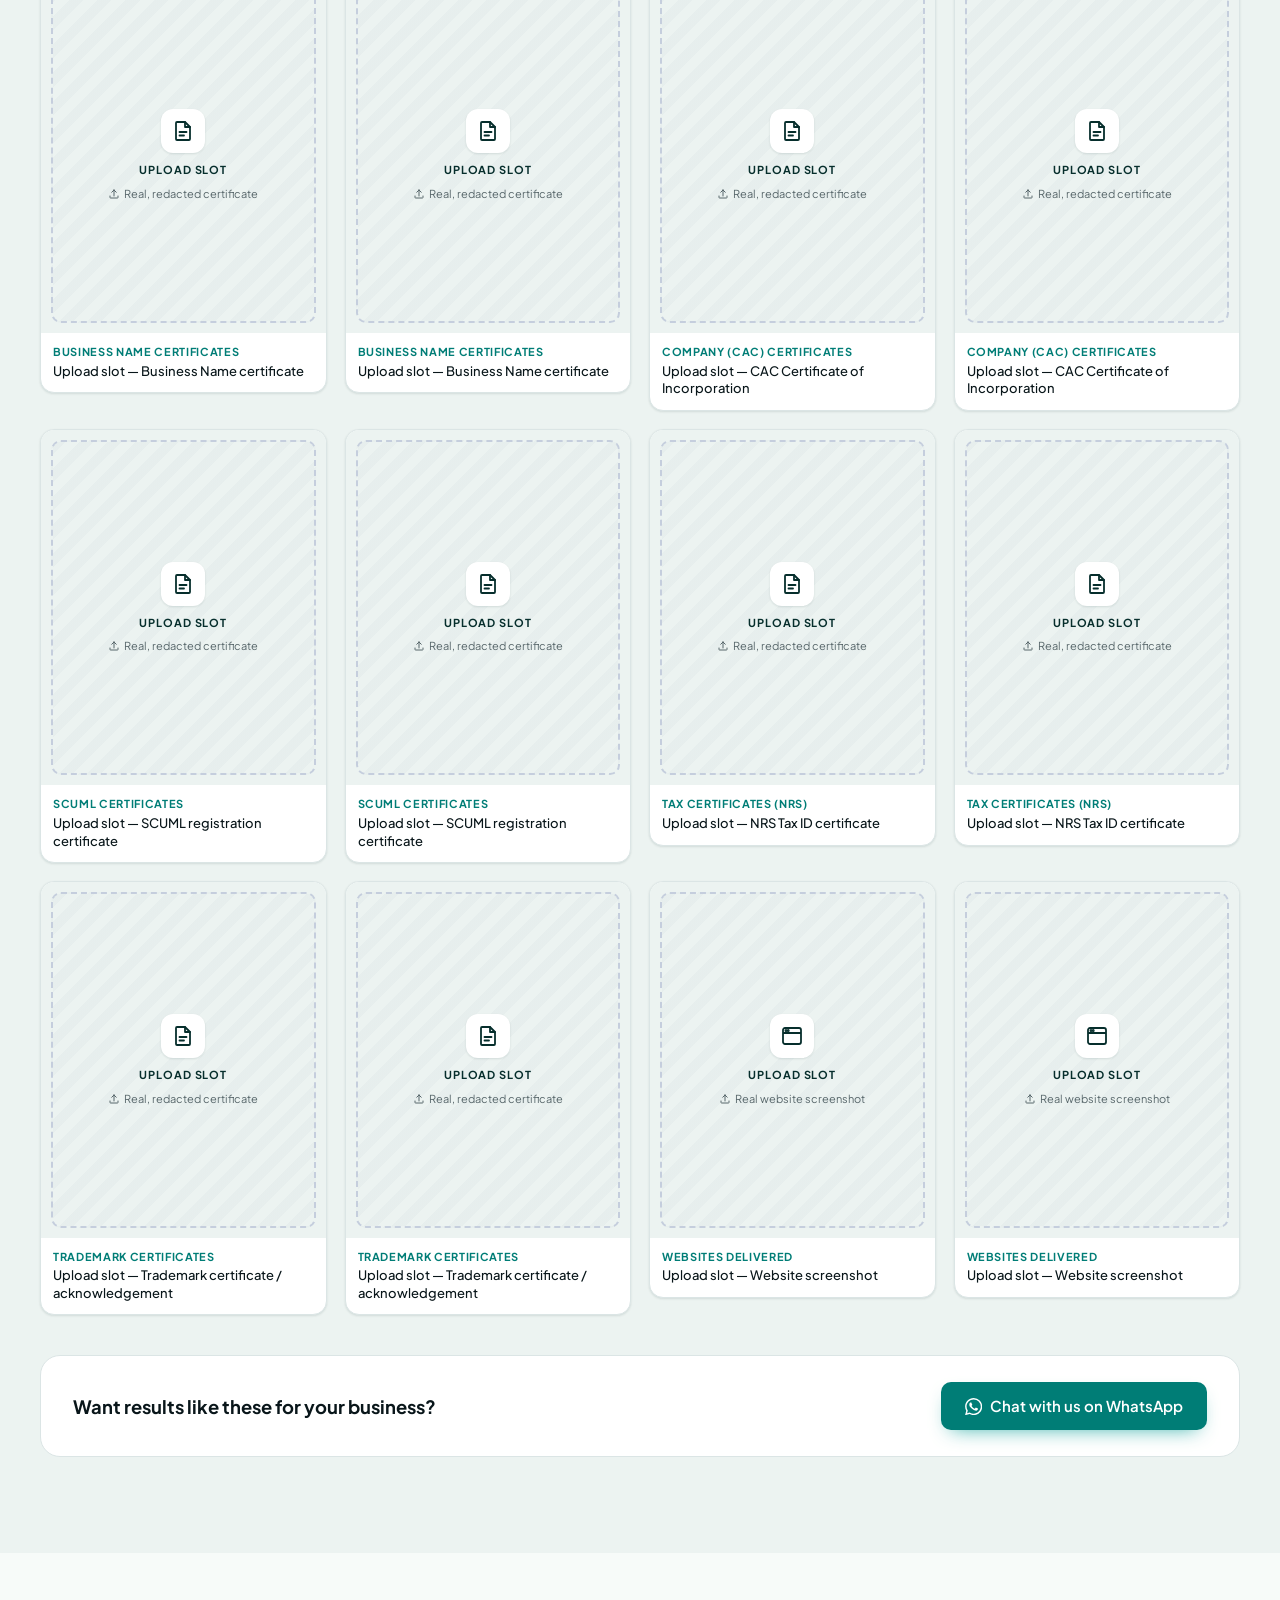
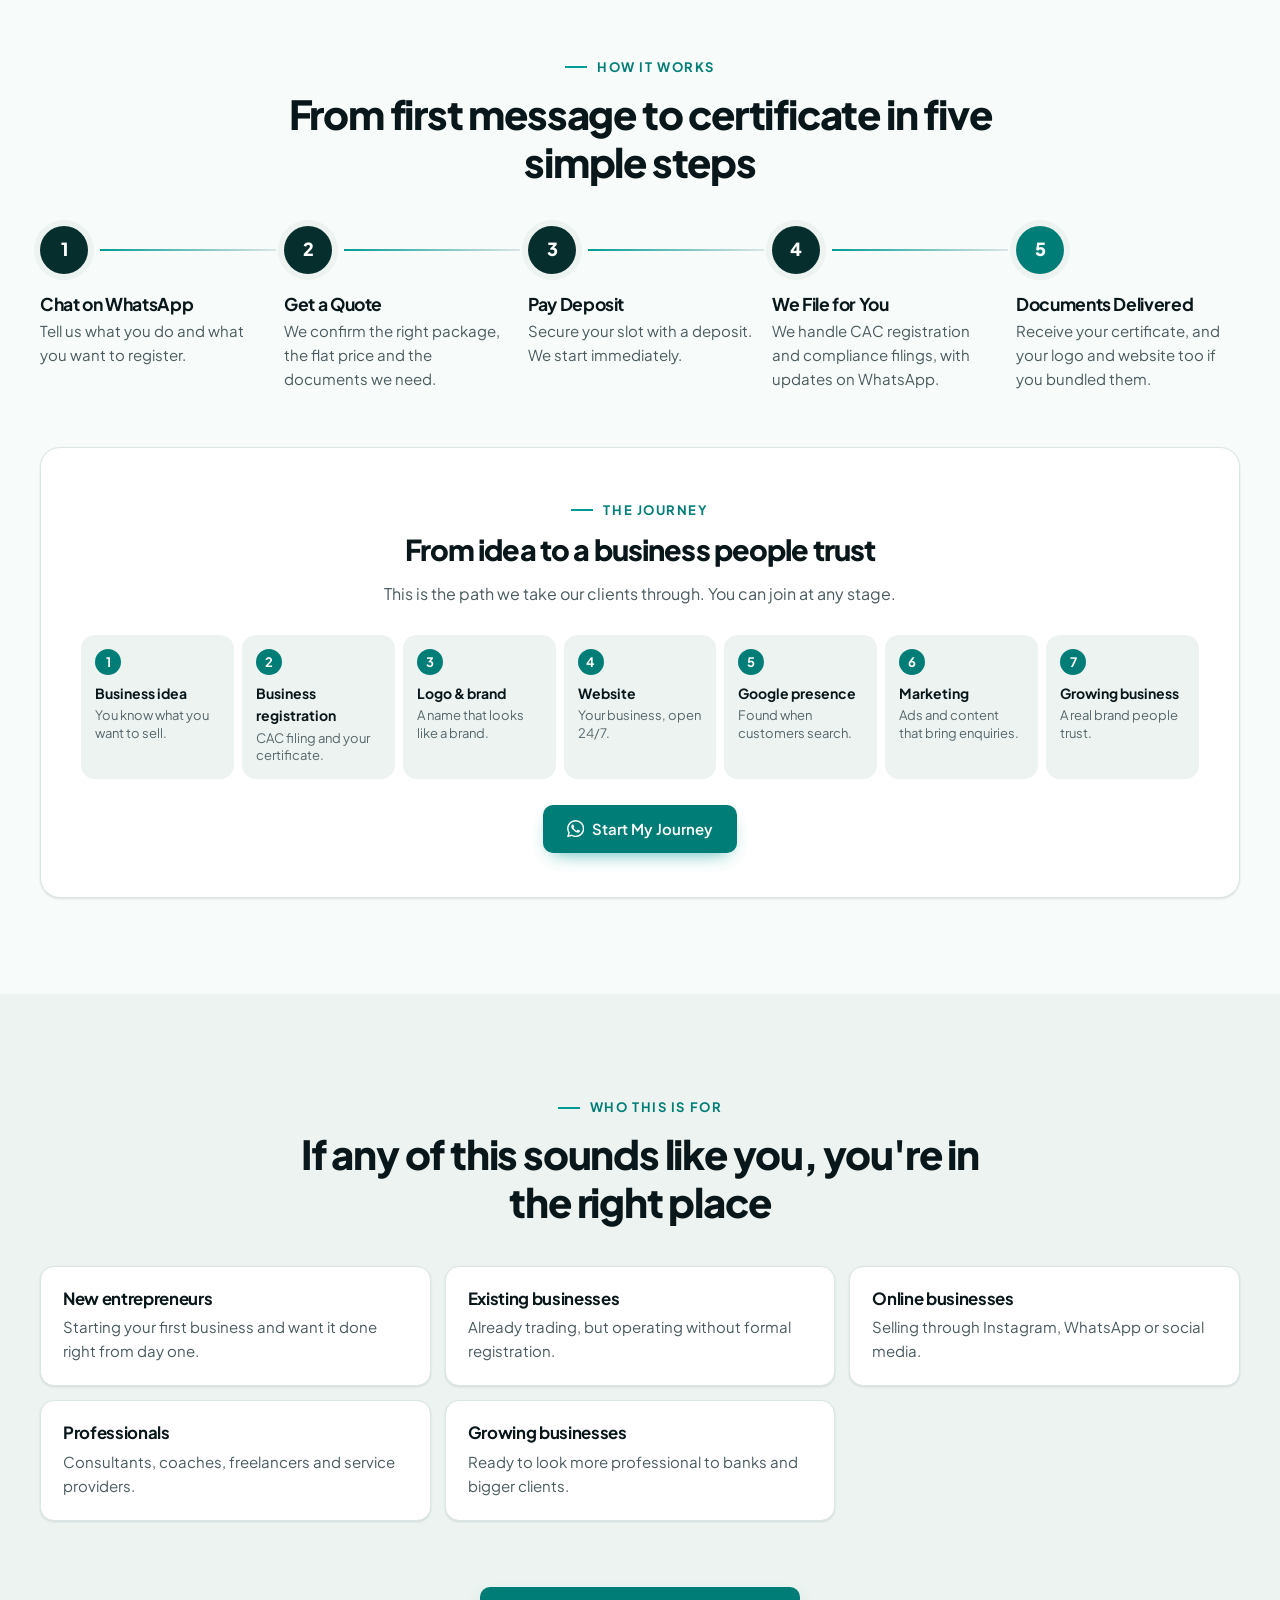
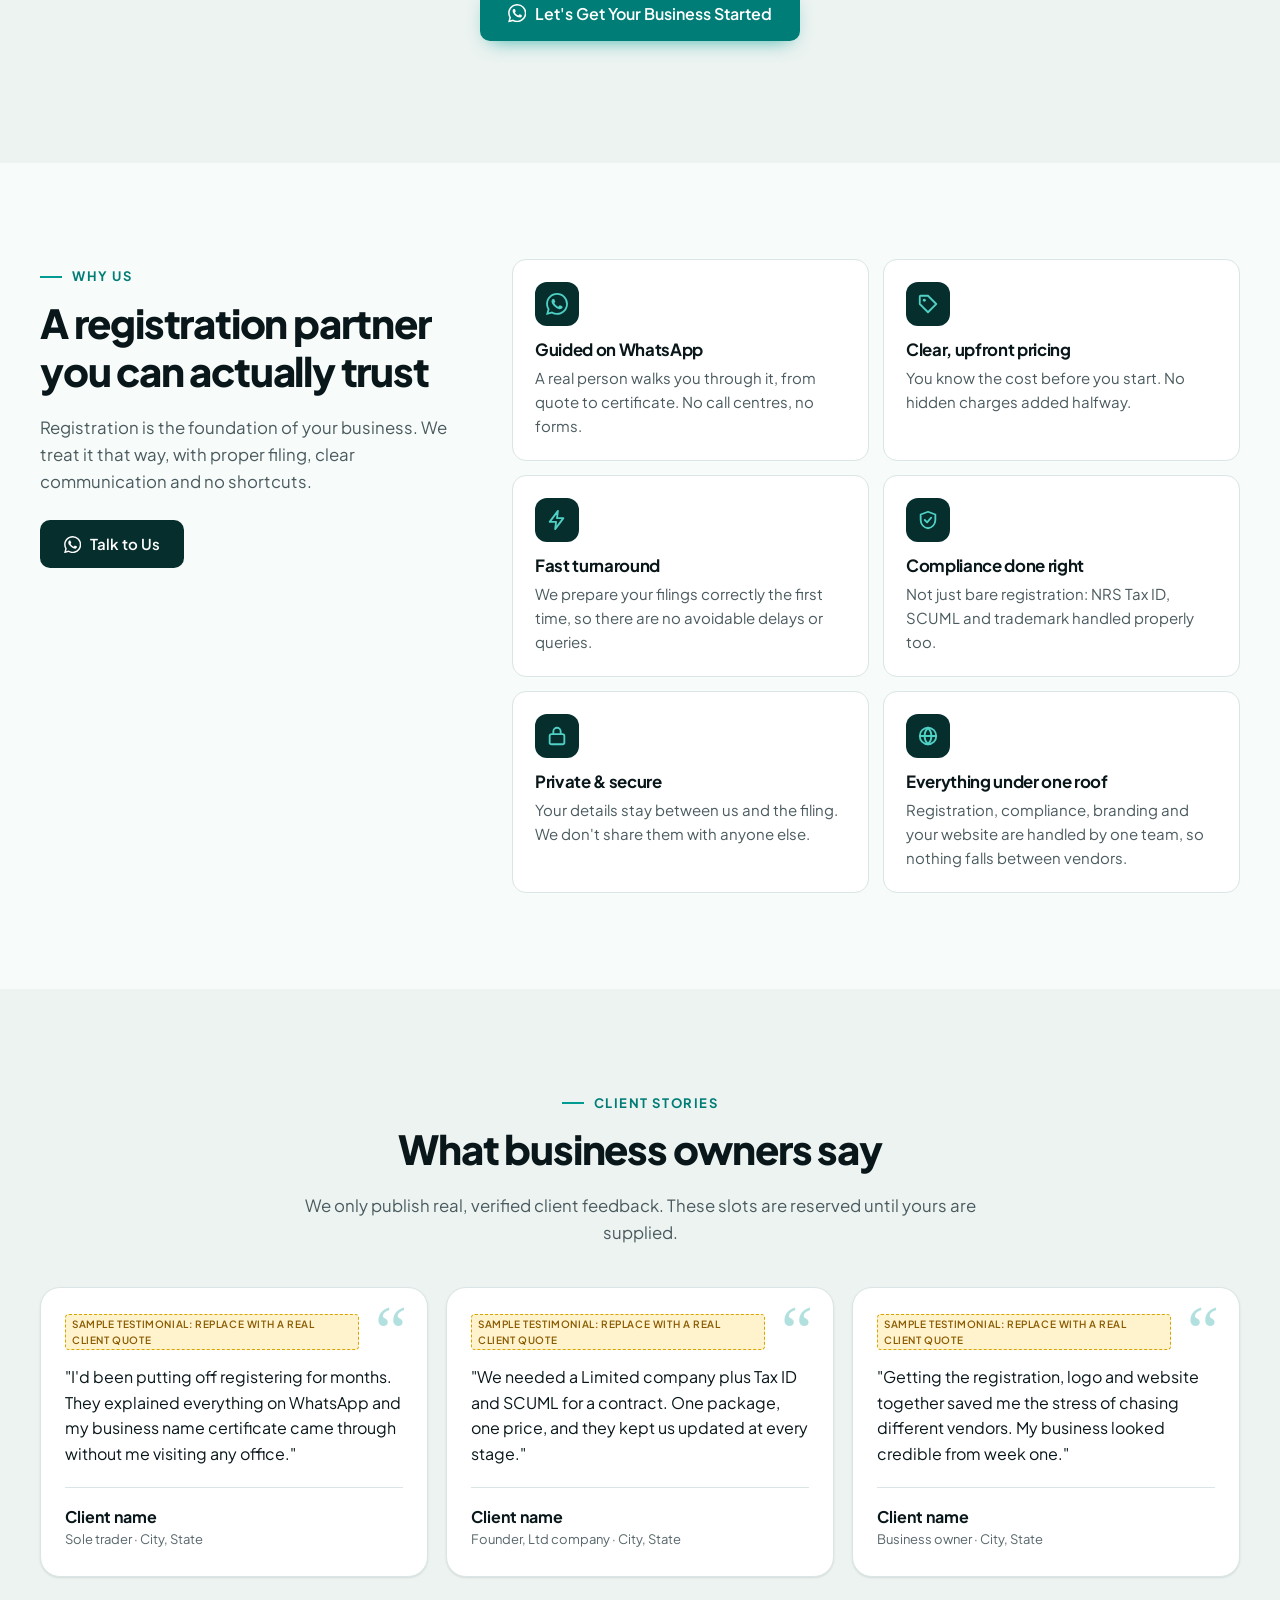
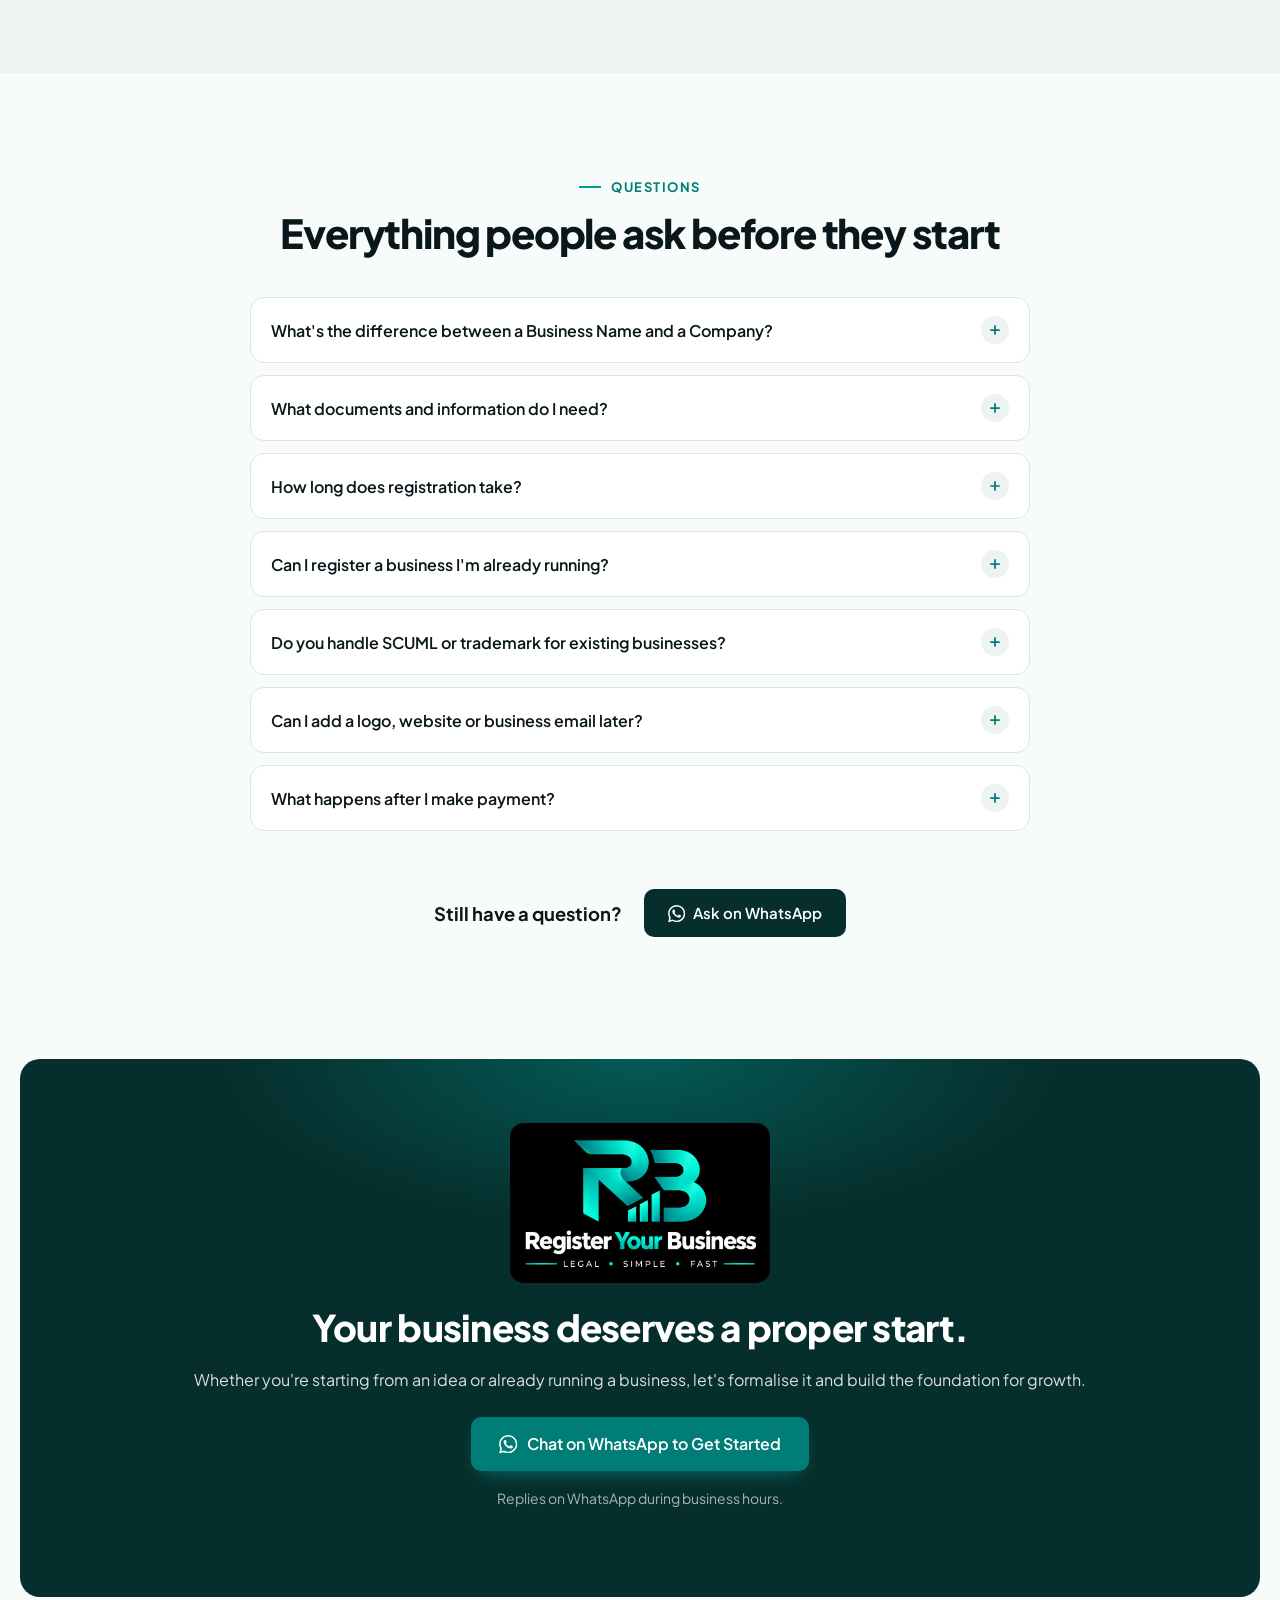
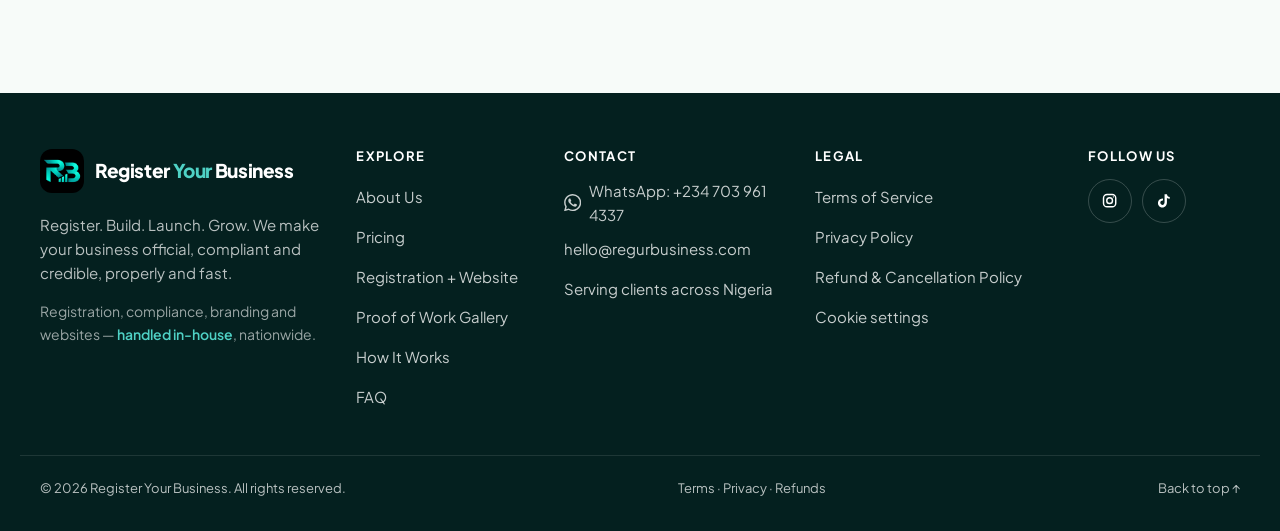
==== commit a847719b: "Add files via upload" ====
--- a/index.html
+++ b/index.html
@@ -36,6 +36,7 @@
     "logo": "https://digoracle1.github.io/regurbusiness-website/images/logo-mark.png",
     "description": "Business registration and compliance in Nigeria: CAC business name and company registration, NRS Tax ID, SCUML registration, trademark registration, branding and websites.",
     "areaServed": { "@type": "Country", "name": "Nigeria" },
+    "sameAs": ["https://www.instagram.com/regurbusiness", "https://www.tiktok.com/@registeryourbusiness"],
     "telephone": "+2347039614337",
     "priceRange": "₦35,000 – ₦900,000",
     "makesOffer": [
@@ -703,11 +704,9 @@
 
       <div>
         <h2 class="footer-title">Follow us</h2>
-        <!-- EDITABLE: replace # with real profile URLs -->
         <ul class="socials">
-          <li><a href="#" aria-label="Register Your Business on Facebook"><svg class="icon" aria-hidden="true"><use href="#i-facebook"/></svg></a></li>
-          <li><a href="#" aria-label="Register Your Business on Instagram"><svg class="icon" aria-hidden="true"><use href="#i-instagram"/></svg></a></li>
-          <li><a href="#" aria-label="Register Your Business on TikTok"><svg class="icon" aria-hidden="true"><use href="#i-tiktok"/></svg></a></li>
+          <li><a href="https://www.instagram.com/regurbusiness" target="_blank" rel="noopener" aria-label="Register Your Business on Instagram"><svg class="icon" aria-hidden="true"><use href="#i-instagram"/></svg></a></li>
+          <li><a href="https://www.tiktok.com/@registeryourbusiness" target="_blank" rel="noopener" aria-label="Register Your Business on TikTok"><svg class="icon" aria-hidden="true"><use href="#i-tiktok"/></svg></a></li>
         </ul>
       </div>
     </div>
@@ -761,7 +760,6 @@
     <symbol id="i-close" viewBox="0 0 24 24"><path fill="none" stroke="currentColor" stroke-width="2.2" stroke-linecap="round" d="M6 6l12 12M18 6L6 18"/></symbol>
     <symbol id="i-chev-left" viewBox="0 0 24 24"><path fill="none" stroke="currentColor" stroke-width="2.2" stroke-linecap="round" stroke-linejoin="round" d="M15 5l-7 7 7 7"/></symbol>
     <symbol id="i-chev-right" viewBox="0 0 24 24"><path fill="none" stroke="currentColor" stroke-width="2.2" stroke-linecap="round" stroke-linejoin="round" d="M9 5l7 7-7 7"/></symbol>
-    <symbol id="i-facebook" viewBox="0 0 24 24"><path fill="currentColor" d="M13.5 21v-7.5h2.5l.4-3h-2.9V8.6c0-.87.25-1.46 1.5-1.46h1.5V4.46A20 20 0 0 0 14.3 4.3c-2.2 0-3.8 1.35-3.8 3.83v2.37H8v3h2.5V21z"/></symbol>
     <symbol id="i-instagram" viewBox="0 0 24 24"><g fill="none" stroke="currentColor" stroke-width="2"><rect x="3.5" y="3.5" width="17" height="17" rx="5"/><circle cx="12" cy="12" r="4"/><circle cx="17.2" cy="6.8" r=".9" fill="currentColor" stroke="none"/></g></symbol>
     <symbol id="i-tiktok" viewBox="0 0 24 24"><path fill="currentColor" d="M16.6 3c.3 2.2 1.6 3.6 3.9 3.8v2.6c-1.4.1-2.7-.3-3.9-1.1v5.9c0 7.5-8.2 9.8-11.5 4.5-2.1-3.4-.8-9.4 6-9.6v2.8c-.5.1-1.1.2-1.6.4-1.5.5-2.3 1.4-2.1 3.1.5 3.2 6.4 4.2 5.9-2.1V3z"/></symbol>
   </svg>
--- a/css/styles.css
+++ b/css/styles.css
@@ -540,3 +540,39 @@
 @media (min-width: 700px) { .footer-grid { grid-template-columns: 1.3fr .8fr 1fr 1.1fr .7fr; } }
 .legal-content .btn--brand { color: #fff; }
 .legal-content .btn--outline { color: var(--brand-text); }
+
+/* ==========================================================================
+   Cookie consent banner
+   ========================================================================== */
+.cookie-banner { position: fixed; z-index: 160; left: 12px; right: 12px; bottom: 12px; display: grid; gap: 14px; background: #fff; border: 1px solid var(--line); border-radius: var(--radius-lg); box-shadow: var(--shadow-lg); padding: 18px; transform: translateY(120%); transition: transform .35s ease; }
+.cookie-banner.is-in { transform: none; }
+@media (prefers-reduced-motion: reduce) { .cookie-banner { transition: none; transform: none; } }
+.cookie-banner__text strong { display: block; color: var(--ink); font-size: 15px; margin-bottom: 4px; }
+.cookie-banner__text p { margin: 0; font-size: 13.5px; line-height: 1.5; }
+.cookie-banner__text a { color: var(--brand-text); font-weight: 600; }
+.cookie-banner__actions { display: flex; gap: 10px; }
+.cookie-banner__actions .btn { flex: 1; }
+@media (max-width: 759px) {
+  .cookie-banner { bottom: max(12px, env(safe-area-inset-bottom)); padding-right: 16px; }
+  body.has-cookie-banner .wa-float { bottom: calc(max(16px, env(safe-area-inset-bottom)) + 168px); }
+}
+@media (min-width: 760px) {
+  .cookie-banner { left: max(16px, env(safe-area-inset-left)); right: auto; bottom: max(16px, env(safe-area-inset-bottom)); max-width: 460px; grid-template-columns: 1fr; padding: 22px; }
+  .cookie-banner__actions .btn { flex: 0 1 auto; min-width: 120px; }
+}
+
+/* ---------- About page ---------- */
+.about-hero .hero__actions { margin-top: 24px; }
+.about-grid { display: grid; gap: 32px; align-items: start; }
+@media (min-width: 1000px) { .about-grid { grid-template-columns: 1.25fr .75fr; gap: 56px; } }
+.about-grid .kicker { margin-bottom: 12px !important; }
+.about-grid h2 { font-size: clamp(1.5rem, 4vw, 2.1rem); font-weight: 800; letter-spacing: -.03em; margin-bottom: 16px; }
+.about-stats { margin-top: 0; grid-template-columns: 1fr 1fr; }
+@media (min-width: 760px) { .about-stats { grid-template-columns: 1fr 1fr; } .about-stats li { border-right: 1px solid var(--line); border-bottom: 1px solid var(--line); } .about-stats li:nth-child(2n) { border-right: 0; } .about-stats li:nth-child(n+3) { border-bottom: 0; } }
+.about-services { grid-template-columns: 1fr; }
+@media (min-width: 640px) { .about-services { grid-template-columns: 1fr 1fr; } }
+@media (min-width: 1100px) { .about-services { grid-template-columns: repeat(4, 1fr); } }
+.about-values { grid-template-columns: 1fr; }
+@media (min-width: 640px) { .about-values { grid-template-columns: 1fr 1fr; } }
+@media (min-width: 1100px) { .about-values { grid-template-columns: repeat(3, 1fr); } }
+.about-values li { padding: 20px 22px; }
